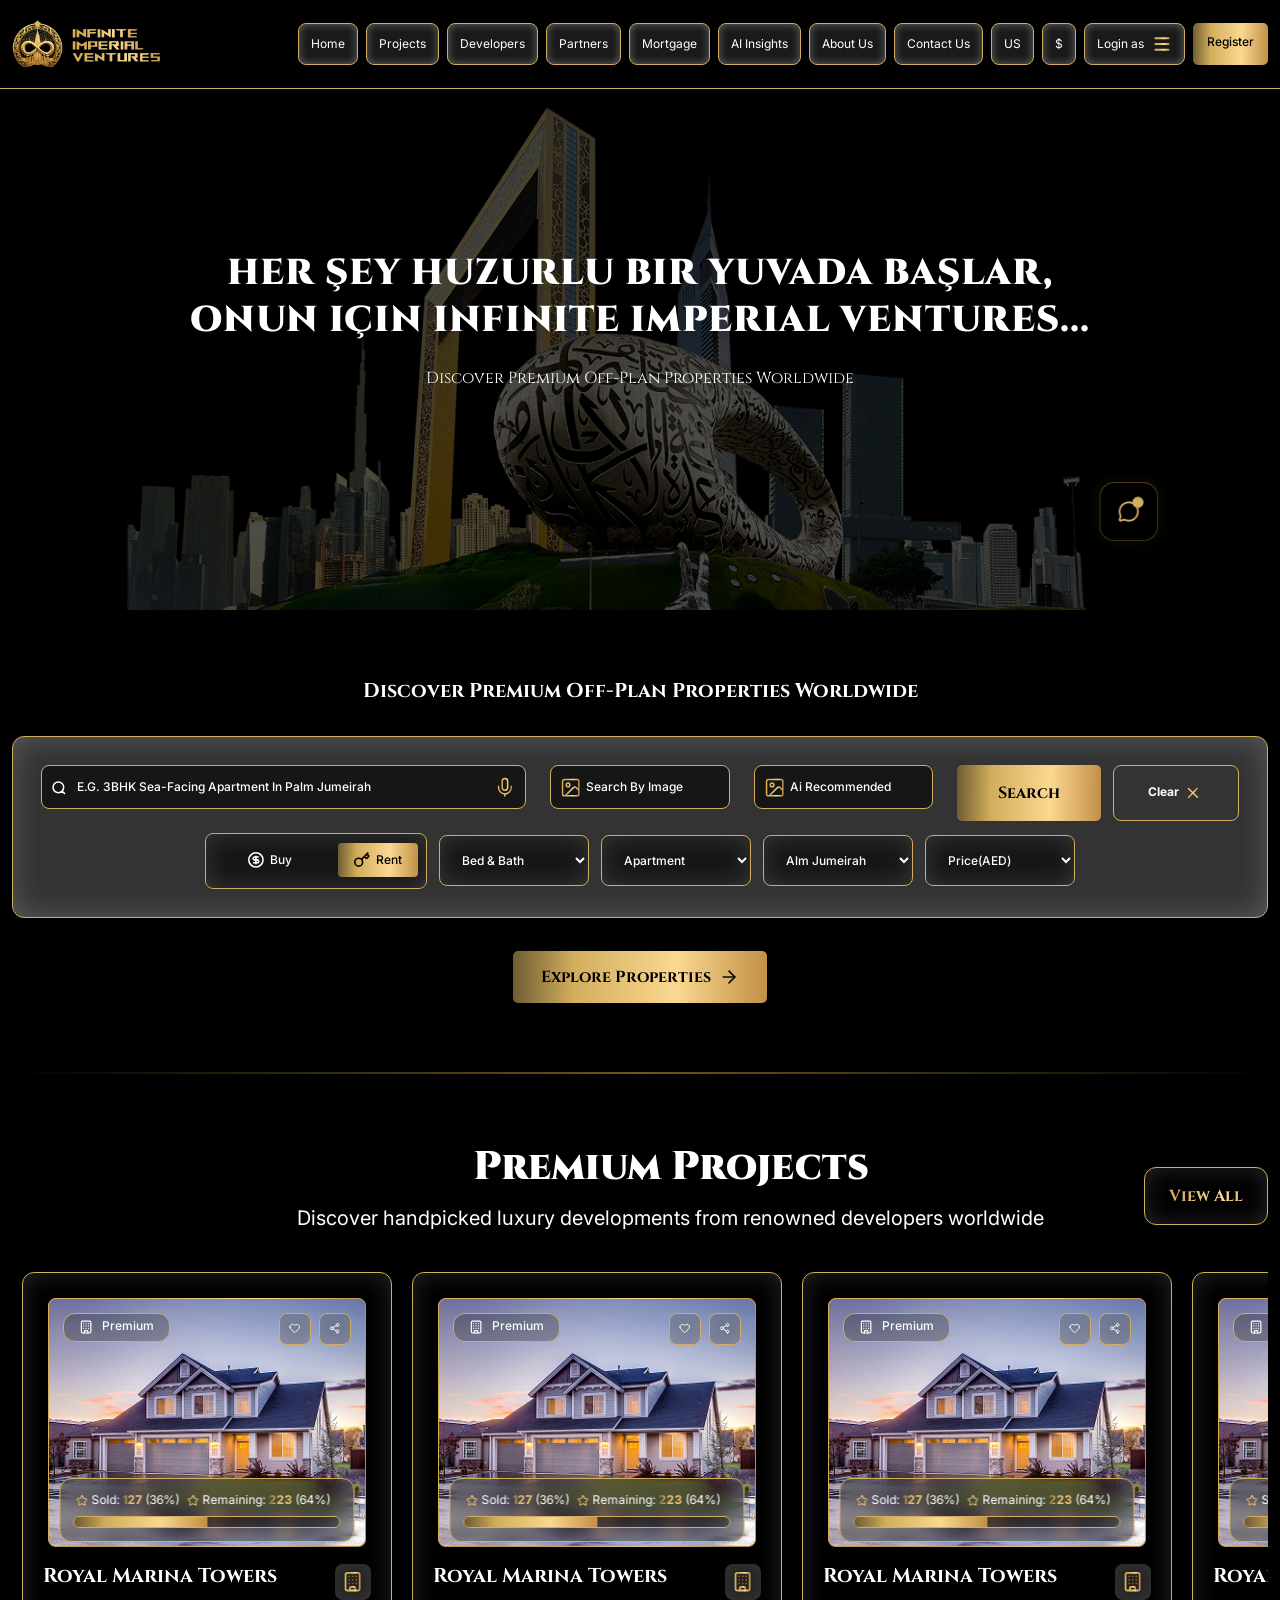
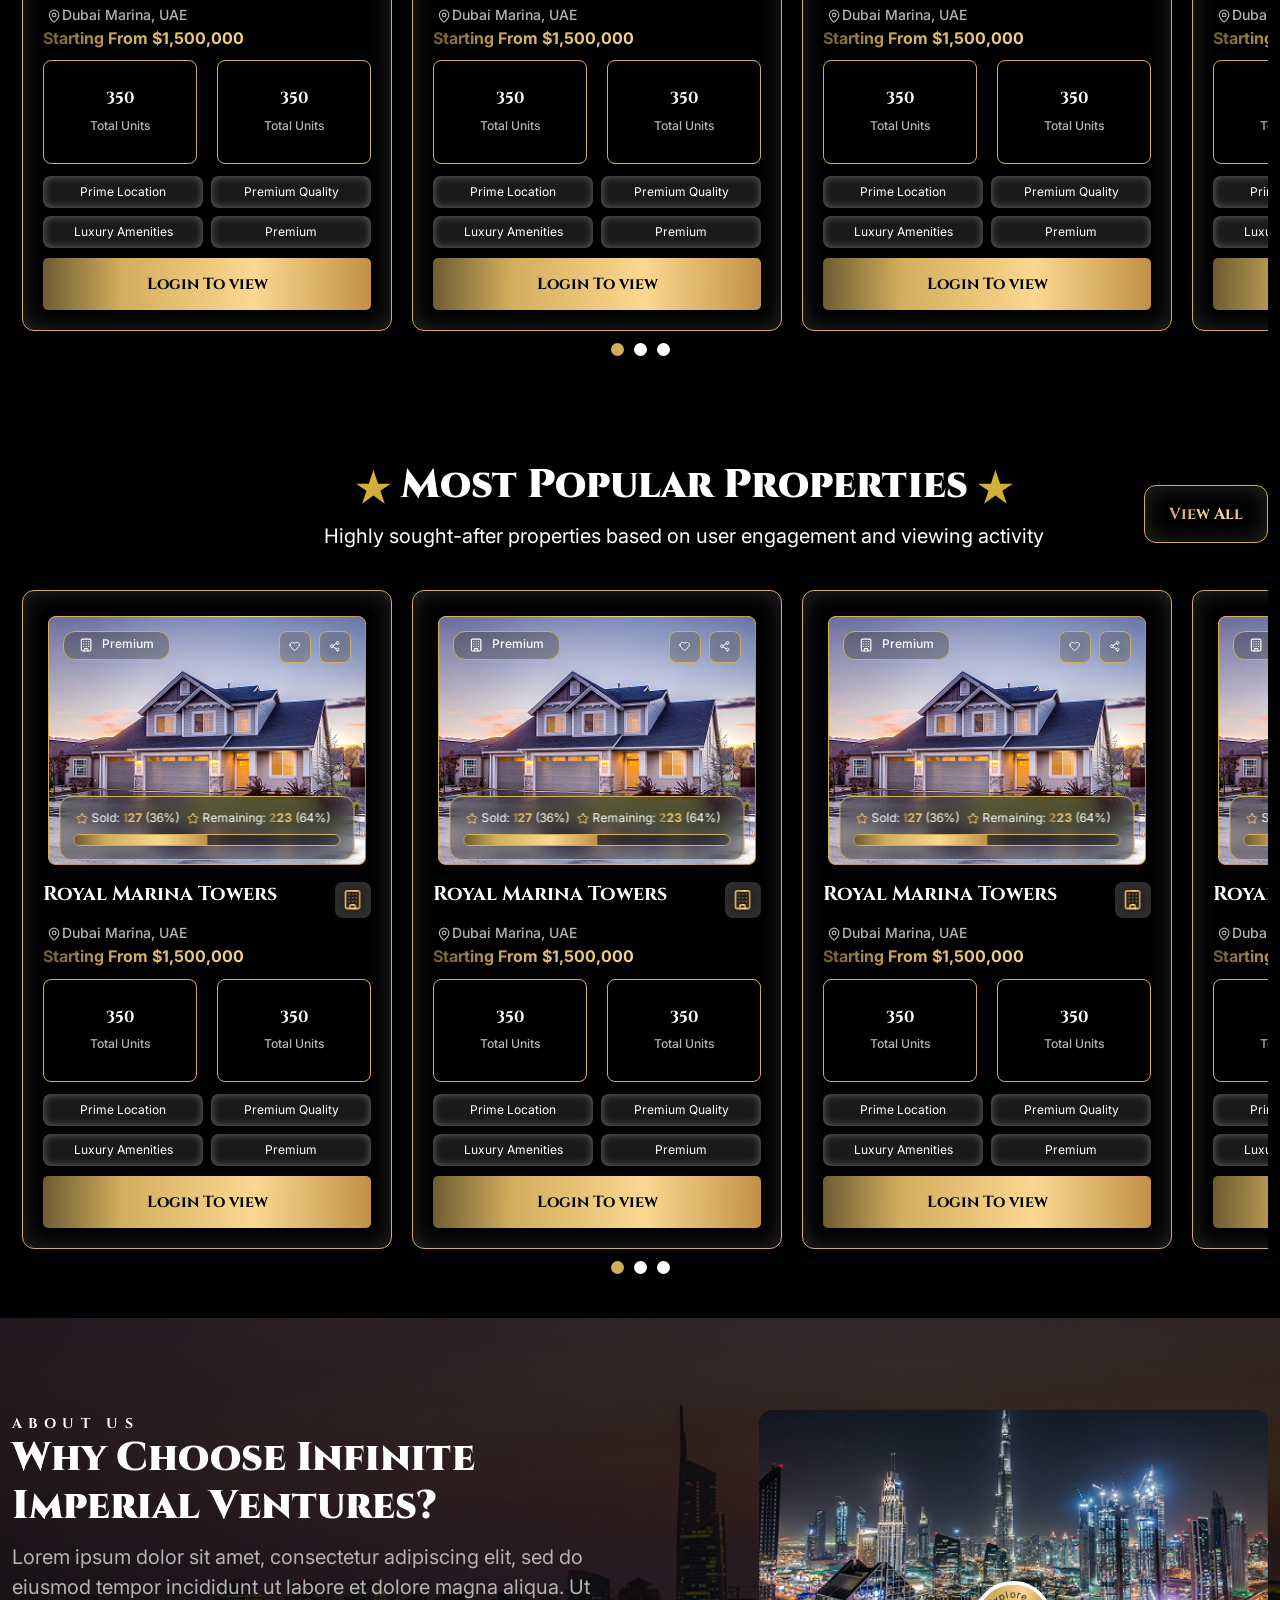
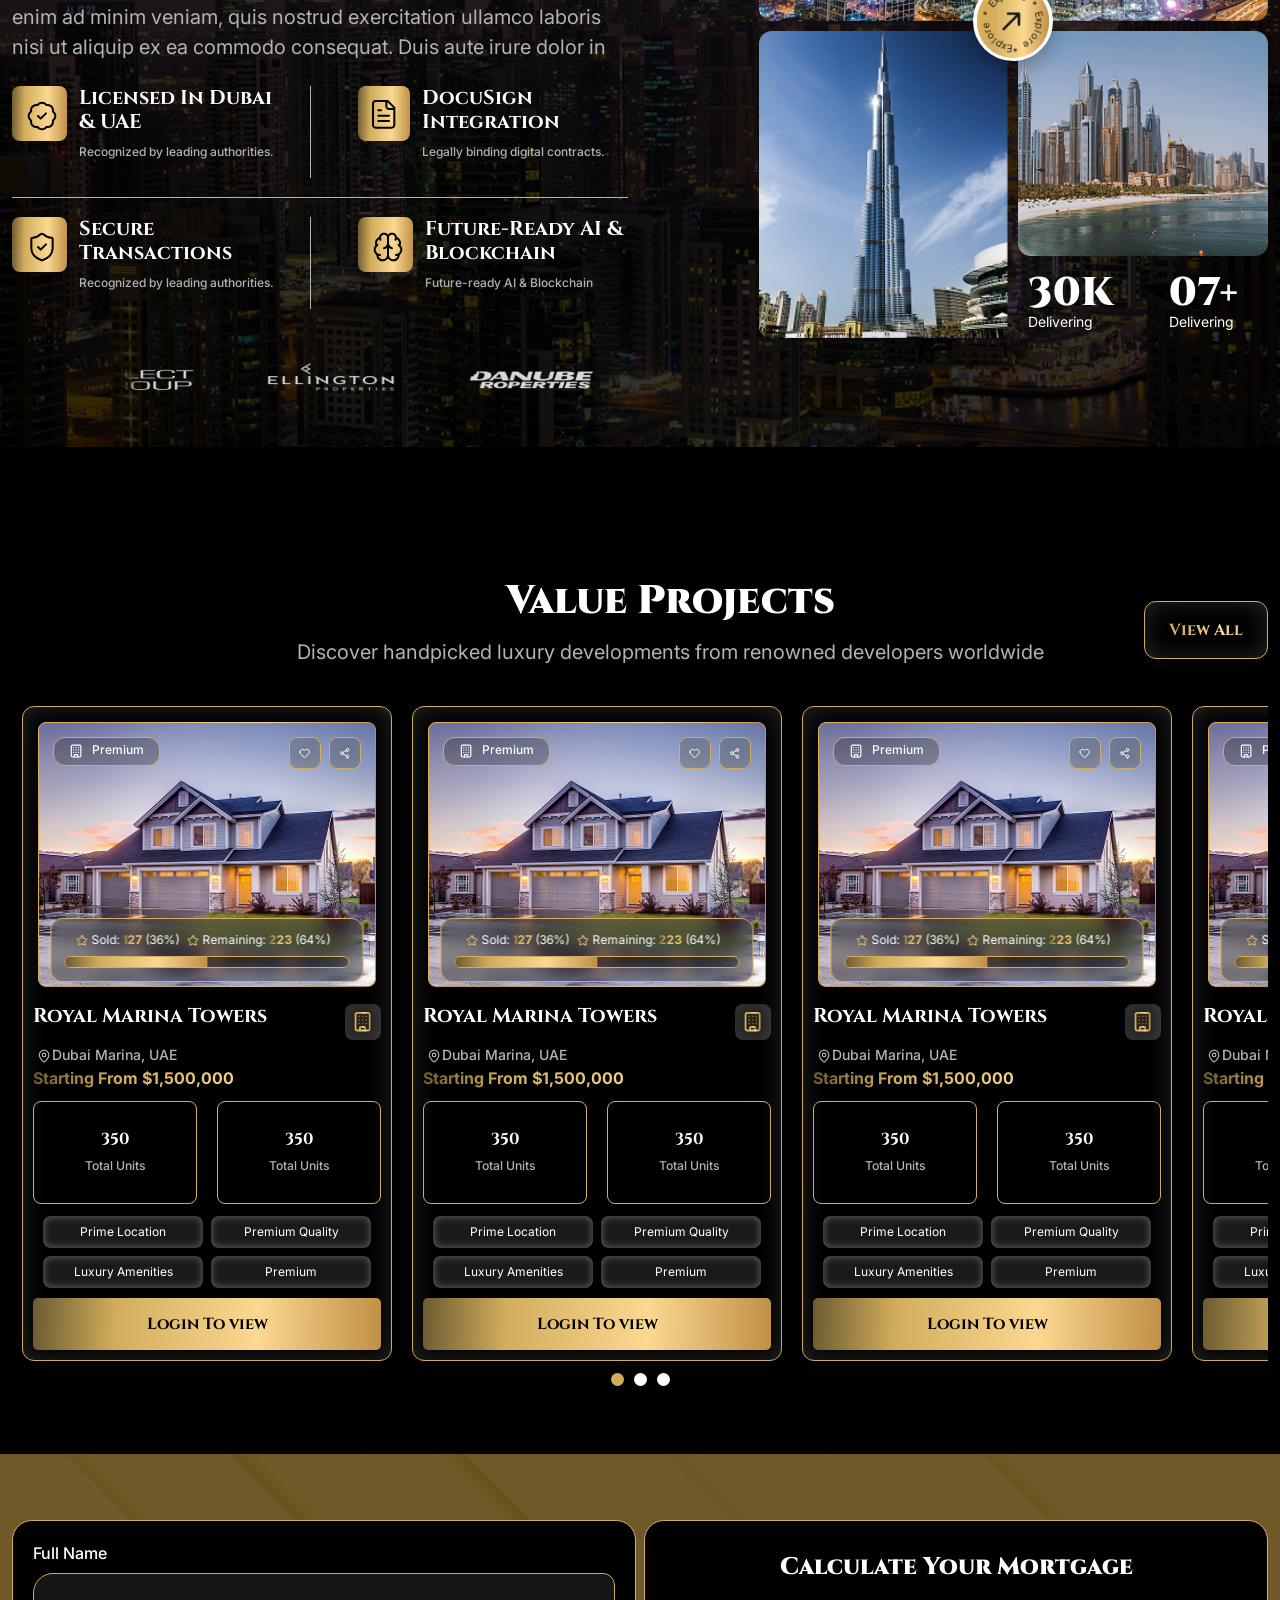
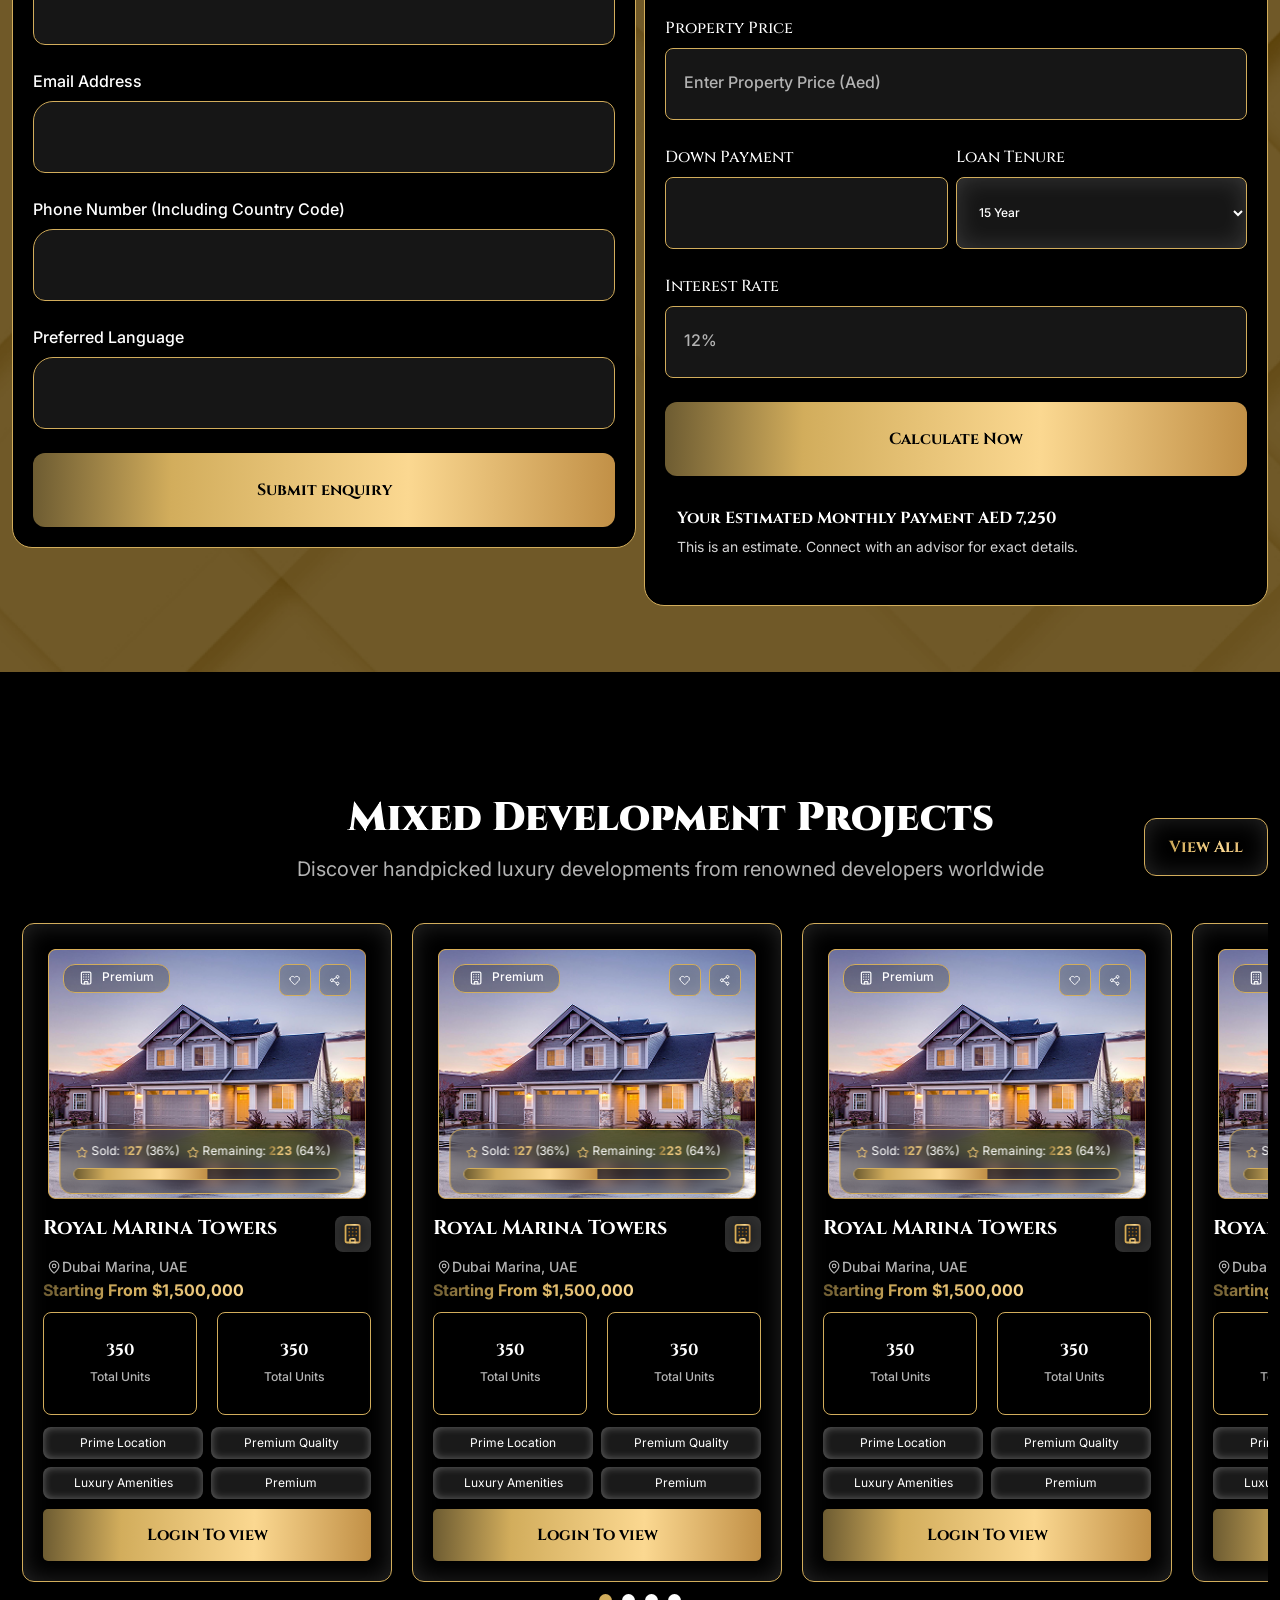
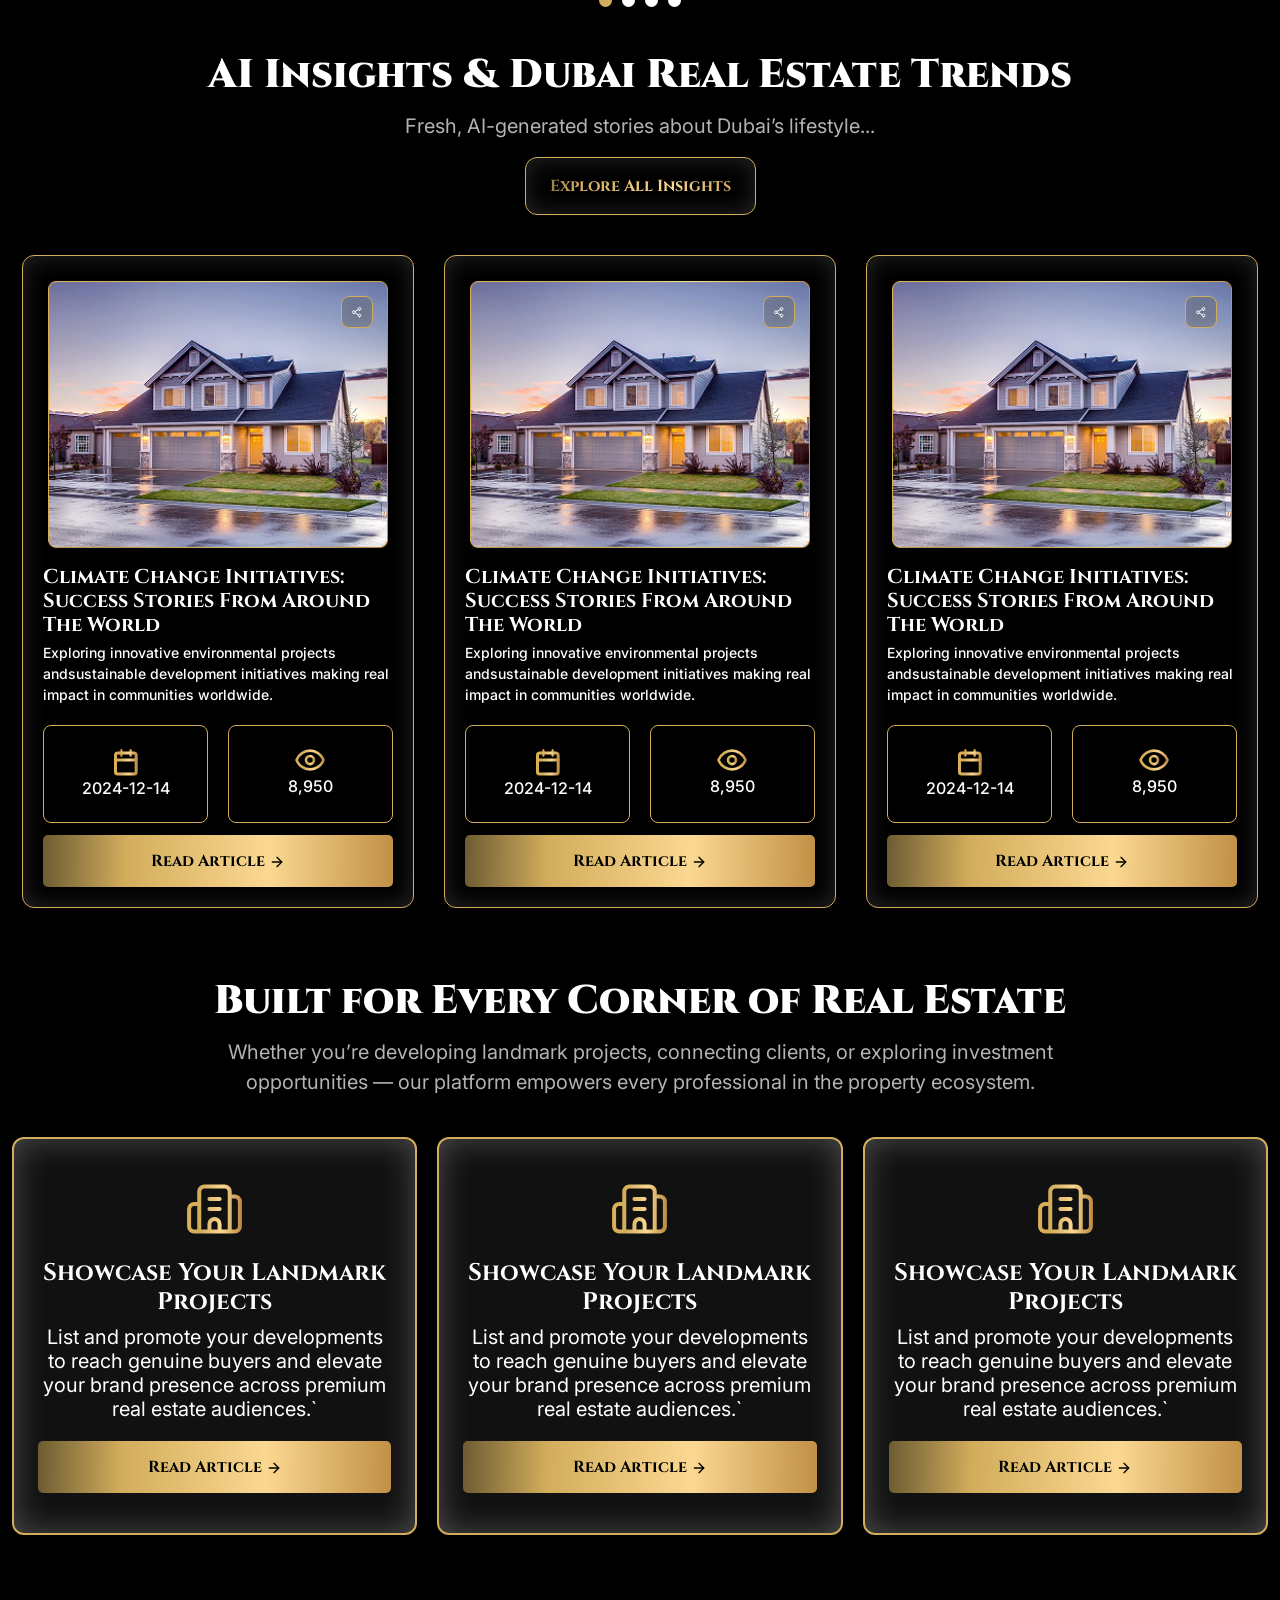
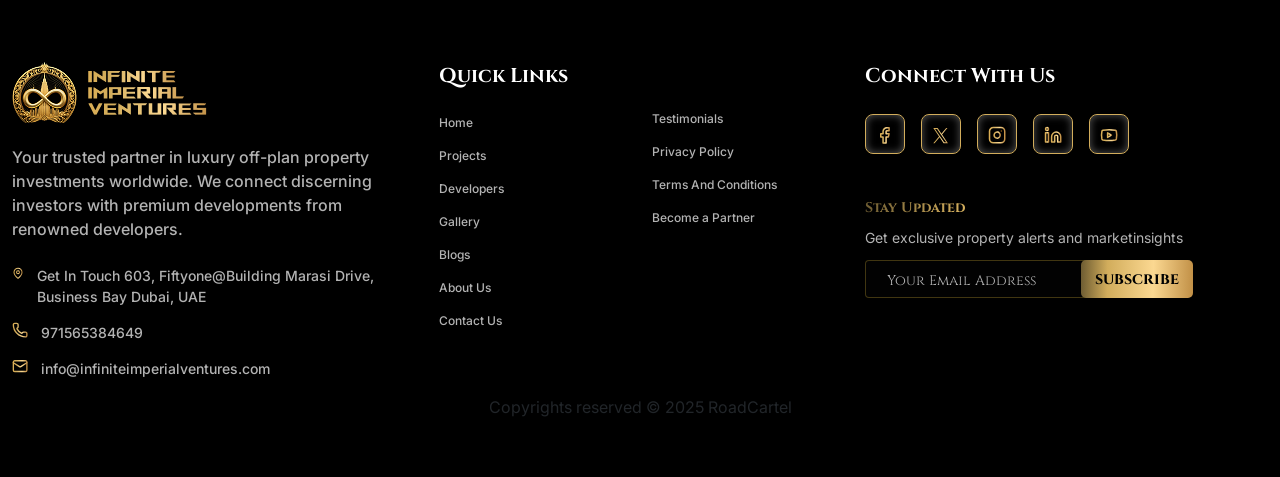
==== index.html @ 450d8d2c "Initial commit" ====
<!DOCTYPE html>

<html lang="en">

<head>
    <meta charset="utf-8" />

    <!-- Title Tag -->
    <title>Infinte Imperiel</title>

    <!-- Mobile Viewport Code -->
    <meta name="viewport" content="width=device-width, initial-scale=1, shrink-to-fit=no">
    <!-- Seach Engine Cache Prevent Code -->
    <meta name="robots" content="noindex, nofollow" />
    <meta name="format-detection" content="telephone=no">
    <!-- Attched Stylesheets -->
    <link rel="stylesheet" href="assets/stylesheets/theme.css" type="text/css" />

</head>

<body>

    <!-- \* Outer *\ -->
    <div id="outer">

        <!-- \* Header *\ -->
        <header class="header position-fixed start-0 end-0">
            <div class="container">
                <nav class="navbar navbar-expand-lg gap-2 justify-content-end justify-content-lg-between">
                    <div class="header__sitelogo me-auto">
                        <a href="index.html"> <img loading="lazy" src="assets/images/logo.png" alt=""> </a>
                    </div>
                    <div class="collapse navbar-collapse justify-content-lg-end" id="navbarNavDropdown">
                        <div class="header__sitelogo header__sitelogo--mobile d-lg-none">
                            <a href="index.html"><img loading="lazy" src="assets/images/logo.png" alt=""></a>
                        </div>
                        <ul class="navbar-nav">
                            <li class="nav-item">
                                <a class="nav-link" href="index.html">Home</a>
                            </li>
                            <li class="nav-item">
                                <a class="nav-link" href="#">Projects</a>
                            </li>
                            <li class="nav-item">
                                <a class="nav-link" href="developer.html">Developers</a>
                            </li>
                            <li class="nav-item">
                                <a class="nav-link" href="partner.html">Partners</a>
                            </li>
                            <li class="nav-item">
                                <a class="nav-link" href="#">Mortgage</a>
                            </li>
                            <li class="nav-item">
                                <a class="nav-link" href="#">AI Insights</a>
                            </li>
                            <li class="nav-item">
                                <a class="nav-link" href="about.html">About Us</a>
                            </li>
                            <li class="nav-item">
                                <a class="nav-link" href="contact.html">Contact Us</a>
                            </li>
                            <li class="nav-item">
                                <a class="nav-link" href="#">US</a>
                            </li>
                            <li class="nav-item">
                                <a class="nav-link" href="#">$</a>
                            </li>
                            <li class="nav-item dropdown">
                                <a class="nav-link dropdown-toggle d-flex gap-2" href="login.html" role="button"
                                    data-bs-toggle="dropdown">
                                    Login as
                                    <span><svg width="20" height="20" viewBox="0 0 20 20" fill="none"
                                            xmlns="http://www.w3.org/2000/svg">
                                            <path
                                                d="M3.3335 4.16675H16.6668M3.3335 10.0001H16.6668M3.3335 15.8334H16.6668"
                                                stroke="url(#paint0_linear_1532_5433)" stroke-width="2"
                                                stroke-linecap="round" stroke-linejoin="round" />
                                            <defs>
                                                <linearGradient id="paint0_linear_1532_5433" x1="-7.48283" y1="4.16676"
                                                    x2="19.8018" y2="4.70484" gradientUnits="userSpaceOnUse">
                                                    <stop stop-color="#855813" />
                                                    <stop offset="0.269231" stop-color="#E5B04E" />
                                                    <stop offset="0.514423" stop-color="#D2AD5C" />
                                                    <stop offset="0.716346" stop-color="#FBD891" />
                                                    <stop offset="1" stop-color="#9E6419" />
                                                </linearGradient>
                                            </defs>
                                        </svg></span>
                                </a>
                                <ul class="dropdown-menu">
                                    <li><a class="dropdown-item" href="#">Action</a></li>
                                    <li><a class="dropdown-item" href="#">Another action</a></li>
                                    <li><a class="dropdown-item" href="#">Something else here</a></li>
                                </ul>
                            </li>
                          <a href="register.html" class="btn btn-primary"> Register </a>  

                        </ul>

                    </div>

                    <button class="navbar-toggler" type="button" data-bs-toggle="collapse"
                        data-bs-target="#navbarNavDropdown" aria-controls="navbarNavDropdown" aria-expanded="false"
                        aria-label="Toggle navigation">
                        <span class="menu_icon">
                            <span class="icon-bar"></span>
                            <span class="icon-bar"></span>
                            <span class="icon-bar"></span>
                        </span>
                    </button>
                </nav>
            </div>
        </header>
        <!-- /* Header */ -->

        <!-- \* content Area *\ -->
        <main id="contentArea" role="main">
            <!-- \* Banner Section *\ -->
            <div class="banner" id="banner">
                <!-- <img src="assets/images/banner-img.png" alt="" class="banner__bannerImg"> -->
                <div class="container">
                    <div class="banner__wrapper">
                        <h1 class="banner__ttl "> Her şey huzurlu bir yuvada başlar, onun için Infinite Imperial
                            Ventures...</h1>
                        <p class="banner__desc">Discover Premium Off-Plan Properties Worldwide</p>
                    </div>
                </div>
            </div>
            <!-- /* Banner Section */ -->
            <div class="searchSec">
                <div class="container">
                    <div class="searchSec__wrapper">
                        <h2 class="searchSec__wrapper_ttl">Discover Premium Off-Plan Properties Worldwide</h2>
                        <div class="searchSec__wrapper_formWrap">
                            <form action="" class="row">
                                <div class="col-lg-5">
                                    <div class="searchSec__wrapper_formWrap_formGroup">
                                        <input type="text" placeholder="e.g. 3BHK sea-facing apartment in Palm Jumeirah"  class="form-control ">
                                        <span class="iconLeft"><svg width="16" height="16" viewBox="0 0 16 16" fill="none" xmlns="http://www.w3.org/2000/svg"><path d="M14.0234 14L11.1301 11.1067M12.6901 7.33333C12.6901 10.2789 10.3023 12.6667 7.35677 12.6667C4.41125 12.6667 2.02344 10.2789 2.02344 7.33333C2.02344 4.38781 4.41125 2 7.35677 2C10.3023 2 12.6901 4.38781 12.6901 7.33333Z" stroke="white" stroke-width="1.5" stroke-linejoin="round" /></svg></span>
                                        <span class="iconRyt"><svg width="22" height="22" viewBox="0 0 22 22" fill="none" xmlns="http://www.w3.org/2000/svg"><path d="M10.9073 17.2318V19.9527M10.9073 17.2318C12.5911 17.2318 14.2059 16.5629 15.3966 15.3723C16.5872 14.1817 17.2561 12.5669 17.2561 10.8831V9.06917M10.9073 17.2318C9.22354 17.2318 7.60871 16.5629 6.41809 15.3723C5.22748 14.1817 4.55859 12.5669 4.55859 10.8831V9.06917M10.9073 1.81348C12.41 1.81348 13.6282 3.03166 13.6282 4.53436V10.8831C13.6282 12.3858 12.41 13.604 10.9073 13.604C9.40462 13.604 8.18644 12.3858 8.18644 10.8831V4.53436C8.18644 3.03166 9.40462 1.81348 10.9073 1.81348Z" stroke="url(#paint0_linear_761_5596)" stroke-width="1.5" stroke-linejoin="round" /><defs><linearGradient id="paint0_linear_761_5596" x1="-5.7419" y1="1.8135" x2="20.2478" y2="2.12743" gradientUnits="userSpaceOnUse"><stop stop-color="#855813" /><stop offset="0.269231" stop-color="#E5B04E" /><stop offset="0.514423" stop-color="#D2AD5C" /><stop offset="0.716346" stop-color="#FBD891" /><stop offset="1" stop-color="#9E6419" /></linearGradient> </defs></svg></span>
                                    </div>
                                </div>

                                <div class="col-md-6 col-lg-2">
                                    <div class="searchSec__wrapper_formWrap_formGroup">
                                        <input type="text" placeholder="search by image" class="form-control ">
                                        <span class="iconLeft"><svg width="22" height="22" viewBox="0 0 22 22" fill="none" xmlns="http://www.w3.org/2000/svg"><path d="M18.8839 13.6868L16.085 10.8879C15.7449 10.5478 15.2836 10.3568 14.8026 10.3568C14.3216 10.3568 13.8603 10.5478 13.5201 10.8879L5.27948 19.1285M4.37252 2.80322H17.07C18.0718 2.80322 18.8839 3.61534 18.8839 4.61715V17.3146C18.8839 18.3164 18.0718 19.1285 17.07 19.1285H4.37252C3.37071 19.1285 2.55859 18.3164 2.55859 17.3146V4.61715C2.55859 3.61534 3.37071 2.80322 4.37252 2.80322ZM9.81429 8.24499C9.81429 9.24679 9.00217 10.0589 8.00036 10.0589C6.99856 10.0589 6.18644 9.24679 6.18644 8.24499C6.18644 7.24319 6.99856 6.43107 8.00036 6.43107C9.00217 6.43107 9.81429 7.24319 9.81429 8.24499Z" stroke="url(#paint0_linear_761_5600)" stroke-width="1.5" stroke-linejoin="round" /><defs><linearGradient id="paint0_linear_761_5600" x1="-10.6849" y1="2.80324" x2="22.7254" y2="3.37976" gradientUnits="userSpaceOnUse"><stop stop-color="#855813" /><stop offset="0.269231" stop-color="#E5B04E" /><stop offset="0.514423" stop-color="#D2AD5C" /><stop offset="0.716346" stop-color="#FBD891" /><stop offset="1" stop-color="#9E6419" /></linearGradient></defs></svg></span>
                                    </div>
                                </div>
                                <div class="col-md-6 col-lg-2">
                                    <div class="searchSec__wrapper_formWrap_formGroup">
                                        <input type="text" placeholder="Ai Recommended " class="form-control ">
                                        <span class="iconLeft"><svg width="22" height="22" viewBox="0 0 22 22"
                                                fill="none" xmlns="http://www.w3.org/2000/svg">
                                                <path
                                                    d="M18.8839 13.6868L16.085 10.8879C15.7449 10.5478 15.2836 10.3568 14.8026 10.3568C14.3216 10.3568 13.8603 10.5478 13.5201 10.8879L5.27948 19.1285M4.37252 2.80322H17.07C18.0718 2.80322 18.8839 3.61534 18.8839 4.61715V17.3146C18.8839 18.3164 18.0718 19.1285 17.07 19.1285H4.37252C3.37071 19.1285 2.55859 18.3164 2.55859 17.3146V4.61715C2.55859 3.61534 3.37071 2.80322 4.37252 2.80322ZM9.81429 8.24499C9.81429 9.24679 9.00217 10.0589 8.00036 10.0589C6.99856 10.0589 6.18644 9.24679 6.18644 8.24499C6.18644 7.24319 6.99856 6.43107 8.00036 6.43107C9.00217 6.43107 9.81429 7.24319 9.81429 8.24499Z"
                                                    stroke="url(#paint0_linear_761_5600)" stroke-width="1.5"
                                                    stroke-linejoin="round" />
                                                <defs>
                                                    <linearGradient id="paint0_linear_761_5600" x1="-10.6849"
                                                        y1="2.80324" x2="22.7254" y2="3.37976"
                                                        gradientUnits="userSpaceOnUse">
                                                        <stop stop-color="#855813" />
                                                        <stop offset="0.269231" stop-color="#E5B04E" />
                                                        <stop offset="0.514423" stop-color="#D2AD5C" />
                                                        <stop offset="0.716346" stop-color="#FBD891" />
                                                        <stop offset="1" stop-color="#9E6419" />
                                                    </linearGradient>
                                                </defs>
                                            </svg></span>
                                    </div>
                                </div>
                                <div class="col-lg-3">
                                    <div class="searchSec__wrapper_formWrap_btnGrp">
                                        <button class="btn btn-primary">Search</button>
                                        <button class="btn closeBtn">Clear <svg width="22" height="22" viewBox="0 0 22 22" fill="none" xmlns="http://www.w3.org/2000/svg"><path d="M6.47168 15.4256L15.3434 6.34161M6.36553 6.44775L15.4495 15.3194" stroke="url(#paint0_linear_764_7245)" stroke-width="1.5" stroke-linecap="round" stroke-linejoin="round" /><defs><linearGradient id="paint0_linear_764_7245" x1="-5.26723" y1="18.3589" x2="13.2098" y2="0.0815264" gradientUnits="userSpaceOnUse"> <stop stop-color="#855813" /> <stop offset="0.269231" stop-color="#E5B04E" /> <stop offset="0.514423" stop-color="#D2AD5C" /> <stop offset="0.716346" stop-color="#FBD891" /> <stop offset="1" stop-color="#9E6419" /></linearGradient></defs></svg></button>
                                    </div>
                                </div>
                            </form>

                            <div class="searchSec__wrapper_formWrap_filterBtn">
                                <div class="radio-box">
                                   <div class="form-check">
                                       <input class="form-check-input radio-trigger" type="radio" name="choose" id="buy">
                                       <label class="form-check-label radio-label" for="buy">
                                           <span class="buyIcon"></span>
                                           Buy
                                       </label>
                                   </div>
                               
                                   <div class="form-check">
                                       <input class="form-check-input radio-trigger" type="radio" name="choose" id="rent" checked>
                                       <label class="form-check-label radio-label" for="rent">
                                           <span class="rentIcon"></span>
                                           Rent
                                       </label>
                                   </div>
                               </div>
                                <select name="" id="" class="custom-select ">
                                    <option value="">Bed & Bath</option>
                                </select>
                                <select name="" id="" class="custom-select ">
                                    <option value="">Apartment</option>
                                </select>
                                <select name="" id="" class="custom-select ">
                                    <option value="">Alm Jumeirah </option>
                                </select>
                                <select name="" id="" class="custom-select ">
                                    <option value="">Price(AED)</option>
                                </select>
                            </div>


                        </div>
                        <div class="searchSec__wrapper_formWrap_btnwrapper"><button
                                class="btn btn-primary d-flex gap-2 align-items-center">Explore Properties <svg
                                    width="20" height="20" viewBox="0 0 20 20" fill="none"
                                    xmlns="http://www.w3.org/2000/svg">
                                    <path d="M4.19141 10H15.8581" stroke="#0B0B0B" stroke-width="1.66667"
                                        stroke-linecap="round" stroke-linejoin="round" />
                                    <path d="M10.0234 4.1665L15.8568 9.99984L10.0234 15.8332" stroke="#0B0B0B"
                                        stroke-width="1.66667" stroke-linecap="round" stroke-linejoin="round" />
                                </svg> </button></div>

                    </div>


                </div>
            </div>

            <div class="prjSec">
                <div class="container">
                    <div class="prjSec__wrapper">
                        <div class="prjSec__wrapper_head">
                            <div>
                                <h2 class="heading">Premium Projects</h2>
                                <p class="desc">Discover handpicked luxury developments from renowned developers
                                    worldwide </p>
                            </div>

                            <div class="prjSec__wrapper_head_viewBtn">
                                <button class="btn btn-primary--outline">View All</button>
                            </div>

                        </div>
                        <div id="prjSlider" class="prjSec__wrapper_prjSlider">

                            <div class="prjSec__wrapper_prjSlider_premiumCard">
                                <div class="prjSec__wrapper_prjSlider_premiumCard_imgWrap">
                                    <img src="assets/images/prj-img.png" alt="" class="cardImg">
                                    <span class="badge"><svg width="15" height="15" viewBox="0 0 15 15" fill="none" xmlns="http://www.w3.org/2000/svg"><path d="M7.10645 5.92188H7.11228" stroke="white" stroke-width="1.18445" stroke-linecap="round" stroke-linejoin="round" /><path d="M7.10645 8.2915H7.11228" stroke="white" stroke-width="1.18445" stroke-linecap="round" stroke-linejoin="round" /><path d="M7.10645 3.55371H7.11228" stroke="white" stroke-width="1.18445" stroke-linecap="round" stroke-linejoin="round" /><path d="M9.4751 5.92188H9.48093" stroke="white" stroke-width="1.18445" stroke-linecap="round" stroke-linejoin="round" /><path d="M9.4751 8.2915H9.48093" stroke="white" stroke-width="1.18445" stroke-linecap="round" stroke-linejoin="round" /><path d="M9.4751 3.55371H9.48093" stroke="white" stroke-width="1.18445" stroke-linecap="round" stroke-linejoin="round" /><path d="M4.73779 5.92188H4.74363" stroke="white" stroke-width="1.18445" stroke-linecap="round" stroke-linejoin="round" /><path d="M4.73779 8.2915H4.74363" stroke="white" stroke-width="1.18445" stroke-linecap="round" stroke-linejoin="round" /><path d="M4.73779 3.55371H4.74363" stroke="white" stroke-width="1.18445" stroke-linecap="round" stroke-linejoin="round" /><path d="M5.32959 13.0291V11.2524C5.32959 11.0953 5.39199 10.9447 5.50305 10.8336C5.61411 10.7226 5.76475 10.6602 5.92182 10.6602H8.29072C8.44779 10.6602 8.59843 10.7226 8.70949 10.8336C8.82056 10.9447 8.88295 11.0953 8.88295 11.2524V13.0291" stroke="white" stroke-width="1.18445" stroke-linecap="round" stroke-linejoin="round" /><path d="M10.6593 1.18506H3.55262C2.89846 1.18506 2.36816 1.71536 2.36816 2.36951V11.8451C2.36816 12.4993 2.89846 13.0296 3.55262 13.0296H10.6593C11.3135 13.0296 11.8438 12.4993 11.8438 11.8451V2.36951C11.8438 1.71536 11.3135 1.18506 10.6593 1.18506Z" stroke="white" stroke-width="1.18445" stroke-linecap="round" stroke-linejoin="round" /></svg>Premium</span>
                                    <div class="prjSec__wrapper_prjSlider_premiumCard_imgWrap_rightIcons">
                                        <button class="btn btn-primary--outline"><svg width="15" height="15" viewBox="0 0 15 15" fill="none" xmlns="http://www.w3.org/2000/svg"><path d="M1.18506 5.62668C1.18507 4.96765 1.38499 4.32412 1.75841 3.7811C2.13184 3.23808 2.66119 2.8211 3.27657 2.58524C3.89195 2.34938 4.5644 2.30573 5.2051 2.46007C5.8458 2.6144 6.42462 2.95945 6.86511 3.44965C6.89613 3.48282 6.93364 3.50927 6.9753 3.52735C7.01697 3.54543 7.06191 3.55476 7.10733 3.55476C7.15275 3.55476 7.19768 3.54543 7.23935 3.52735C7.28101 3.50927 7.31852 3.48282 7.34955 3.44965C7.78865 2.95627 8.3676 2.60831 9.00934 2.45211C9.65109 2.2959 10.3252 2.33884 10.9419 2.57522C11.5587 2.8116 12.0888 3.2302 12.4617 3.77532C12.8347 4.32043 13.0327 4.9662 13.0296 5.62668C13.0296 6.98288 12.1413 7.99558 11.2529 8.88392L8.0004 12.0304C7.89005 12.1572 7.754 12.259 7.60127 12.3291C7.44855 12.3992 7.28265 12.436 7.1146 12.4371C6.94656 12.4381 6.78021 12.4034 6.62661 12.3353C6.47301 12.2671 6.33567 12.167 6.22372 12.0417L2.96174 8.88392C2.0734 7.99558 1.18506 6.9888 1.18506 5.62668Z" stroke="white" stroke-width="1.18445" stroke-linecap="round" stroke-linejoin="round" /></svg></button>
                                        <button class="btn btn-primary--outline"><svg width="15" height="15" viewBox="0 0 15 15" fill="none" xmlns="http://www.w3.org/2000/svg"><path d="M10.6605 4.73842C11.6417 4.73842 12.4372 3.94297 12.4372 2.96174C12.4372 1.98051 11.6417 1.18506 10.6605 1.18506C9.67924 1.18506 8.88379 1.98051 8.88379 2.96174C8.88379 3.94297 9.67924 4.73842 10.6605 4.73842Z" stroke="white" stroke-width="1.18445" stroke-linecap="round" stroke-linejoin="round" /><path d="M3.55354 8.88344C4.53477 8.88344 5.33022 8.08799 5.33022 7.10676C5.33022 6.12552 4.53477 5.33008 3.55354 5.33008C2.5723 5.33008 1.77686 6.12552 1.77686 7.10676C1.77686 8.08799 2.5723 8.88344 3.55354 8.88344Z" stroke="white" stroke-width="1.18445" stroke-linecap="round" stroke-linejoin="round" /><path d="M10.6605 13.0289C11.6417 13.0289 12.4372 12.2335 12.4372 11.2523C12.4372 10.271 11.6417 9.47559 10.6605 9.47559C9.67924 9.47559 8.88379 10.271 8.88379 11.2523C8.88379 12.2335 9.67924 13.0289 10.6605 13.0289Z" stroke="white" stroke-width="1.18445" stroke-linecap="round" stroke-linejoin="round" /><path d="M5.0874 8.00098L9.13231 10.358" stroke="white" stroke-width="1.18445" stroke-linecap="round" stroke-linejoin="round" /><path d="M9.12639 3.85596L5.0874 6.21302" stroke="white" stroke-width="1.18445" stroke-linecap="round" stroke-linejoin="round" /></svg></button>
                                    </div>
                                    <div class="prjSec__wrapper_prjSlider_premiumCard_imgWrap_statsBar">
                                        <div class="prjSec__wrapper_prjSlider_premiumCard_imgWrap_statsBar_info">
                                            <span class="d-block"><svg width="12" height="11" viewBox="0 0 12 11" fill="none" xmlns="http://www.w3.org/2000/svg"><path d="M5.34383 0.657507C5.36608 0.612563 5.40045 0.57473 5.44305 0.54828C5.48566 0.521829 5.53481 0.507813 5.58496 0.507812C5.6351 0.507812 5.68425 0.521829 5.72686 0.54828C5.76947 0.57473 5.80383 0.612563 5.82608 0.657507L6.99869 3.03268C7.07593 3.18901 7.18996 3.32426 7.33099 3.42682C7.47201 3.52938 7.63582 3.59619 7.80834 3.62152L10.4307 4.00528C10.4804 4.01248 10.5271 4.03344 10.5655 4.06579C10.6039 4.09814 10.6325 4.14059 10.648 4.18833C10.6635 4.23608 10.6654 4.28722 10.6534 4.33596C10.6413 4.38471 10.6159 4.42912 10.58 4.46417L8.68349 6.3109C8.55842 6.43279 8.46484 6.58323 8.41081 6.7493C8.35678 6.91537 8.34392 7.09208 8.37333 7.26422L8.82105 9.8734C8.82982 9.92307 8.82446 9.9742 8.80557 10.021C8.78668 10.0677 8.75503 10.1082 8.71422 10.1379C8.67341 10.1675 8.6251 10.1851 8.57479 10.1886C8.52447 10.1921 8.47419 10.1814 8.42967 10.1577L6.08547 8.92516C5.93101 8.84406 5.75916 8.80168 5.5847 8.80168C5.41024 8.80168 5.23839 8.84406 5.08393 8.92516L2.74024 10.1577C2.69573 10.1812 2.64551 10.1918 2.59529 10.1883C2.54506 10.1847 2.49684 10.1671 2.45612 10.1375C2.41539 10.1079 2.3838 10.0674 2.36493 10.0207C2.34606 9.97404 2.34067 9.923 2.34937 9.8734L2.79658 7.26473C2.82612 7.09251 2.81333 6.91569 2.75929 6.74951C2.70526 6.58334 2.61161 6.43281 2.48643 6.3109L0.589946 4.46468C0.553698 4.42967 0.528012 4.38518 0.515814 4.33629C0.503615 4.28739 0.505395 4.23606 0.520949 4.18812C0.536504 4.14019 0.565208 4.09759 0.603792 4.06517C0.642376 4.03276 0.689289 4.01183 0.739187 4.00477L3.36106 3.62152C3.53378 3.59639 3.69781 3.52967 3.83903 3.42709C3.98025 3.32452 4.09442 3.18916 4.17173 3.03268L5.34383 0.657507Z" stroke="url(#paint0_linear_1532_9237)" stroke-width="1.01525" stroke-linecap="round" stroke-linejoin="round" /> <defs><linearGradient id="paint0_linear_1532_9237" x1="-7.72885" y1="0.507823" x2="13.0498" y2="0.883854" gradientUnits="userSpaceOnUse"> <stop stop-color="#855813" /> <stop offset="0.269231" stop-color="#E5B04E" /> <stop offset="0.514423" stop-color="#D2AD5C" /> <stop offset="0.716346" stop-color="#FBD891" /> <stop offset="1" stop-color="#9E6419" /></linearGradient> </defs></svg>
                                                Sold: <strong>127 </strong> (36%)</span>
                                            <span class="d-block"><svg width="12" height="11" viewBox="0 0 12 11" fill="none" xmlns="http://www.w3.org/2000/svg"><path d="M5.34383 0.657507C5.36608 0.612563 5.40045 0.57473 5.44305 0.54828C5.48566 0.521829 5.53481 0.507813 5.58496 0.507812C5.6351 0.507812 5.68425 0.521829 5.72686 0.54828C5.76947 0.57473 5.80383 0.612563 5.82608 0.657507L6.99869 3.03268C7.07593 3.18901 7.18996 3.32426 7.33099 3.42682C7.47201 3.52938 7.63582 3.59619 7.80834 3.62152L10.4307 4.00528C10.4804 4.01248 10.5271 4.03344 10.5655 4.06579C10.6039 4.09814 10.6325 4.14059 10.648 4.18833C10.6635 4.23608 10.6654 4.28722 10.6534 4.33596C10.6413 4.38471 10.6159 4.42912 10.58 4.46417L8.68349 6.3109C8.55842 6.43279 8.46484 6.58323 8.41081 6.7493C8.35678 6.91537 8.34392 7.09208 8.37333 7.26422L8.82105 9.8734C8.82982 9.92307 8.82446 9.9742 8.80557 10.021C8.78668 10.0677 8.75503 10.1082 8.71422 10.1379C8.67341 10.1675 8.6251 10.1851 8.57479 10.1886C8.52447 10.1921 8.47419 10.1814 8.42967 10.1577L6.08547 8.92516C5.93101 8.84406 5.75916 8.80168 5.5847 8.80168C5.41024 8.80168 5.23839 8.84406 5.08393 8.92516L2.74024 10.1577C2.69573 10.1812 2.64551 10.1918 2.59529 10.1883C2.54506 10.1847 2.49684 10.1671 2.45612 10.1375C2.41539 10.1079 2.3838 10.0674 2.36493 10.0207C2.34606 9.97404 2.34067 9.923 2.34937 9.8734L2.79658 7.26473C2.82612 7.09251 2.81333 6.91569 2.75929 6.74951C2.70526 6.58334 2.61161 6.43281 2.48643 6.3109L0.589946 4.46468C0.553698 4.42967 0.528012 4.38518 0.515814 4.33629C0.503615 4.28739 0.505395 4.23606 0.520949 4.18812C0.536504 4.14019 0.565208 4.09759 0.603792 4.06517C0.642376 4.03276 0.689289 4.01183 0.739187 4.00477L3.36106 3.62152C3.53378 3.59639 3.69781 3.52967 3.83903 3.42709C3.98025 3.32452 4.09442 3.18916 4.17173 3.03268L5.34383 0.657507Z" stroke="url(#paint0_linear_1532_9237)" stroke-width="1.01525" stroke-linecap="round" stroke-linejoin="round" /><defs><linearGradient id="paint0_linear_1532_9237" x1="-7.72885" y1="0.507823" x2="13.0498" y2="0.883854" gradientUnits="userSpaceOnUse"> <stop stop-color="#855813" /> <stop offset="0.269231" stop-color="#E5B04E" /> <stop offset="0.514423" stop-color="#D2AD5C" /> <stop offset="0.716346" stop-color="#FBD891" /> <stop offset="1" stop-color="#9E6419" /></linearGradient></defs></svg>
                                                Remaining: <strong>223 </strong>(64%)</span>
                                            <span class="d-block"></span>
                                        </div>

                                        <div class="prjSec__wrapper_prjSlider_premiumCard_imgWrap_statsBar_bar">
                                            <span class="line"></span>
                                        </div>

                                    </div>
                                </div>
                                <div class="prjSec__wrapper_prjSlider_premiumCard_cardBody">
                                    <div class="prjSec__wrapper_prjSlider_premiumCard_cardBody_top">
                                        <h3 class="ttl">Royal Marina Towers</h3>
                                        <button class="btn btn-primary--outline"><svg width="22" height="22" viewBox="0 0 22 22" fill="none" xmlns="http://www.w3.org/2000/svg"> <path d="M10.6353 8.86279H10.644" stroke="url(#paint0_linear_1572_9745)" stroke-width="1.77262" stroke-linecap="round" stroke-linejoin="round" /> <path d="M10.6353 12.4082H10.644" stroke="url(#paint1_linear_1572_9745)" stroke-width="1.77262" stroke-linecap="round" stroke-linejoin="round" /> <path d="M10.6353 5.31787H10.644" stroke="url(#paint2_linear_1572_9745)" stroke-width="1.77262" stroke-linecap="round" stroke-linejoin="round" /> <path d="M14.1807 8.86279H14.1894" stroke="url(#paint3_linear_1572_9745)" stroke-width="1.77262" stroke-linecap="round" stroke-linejoin="round" /> <path d="M14.1807 12.4082H14.1894" stroke="url(#paint4_linear_1572_9745)" stroke-width="1.77262" stroke-linecap="round" stroke-linejoin="round" /> <path d="M14.1807 5.31787H14.1894" stroke="url(#paint5_linear_1572_9745)" stroke-width="1.77262" stroke-linecap="round" stroke-linejoin="round" /> <path d="M7.08984 8.86279H7.09857" stroke="url(#paint6_linear_1572_9745)" stroke-width="1.77262" stroke-linecap="round" stroke-linejoin="round" /> <path d="M7.08984 12.4082H7.09857" stroke="url(#paint7_linear_1572_9745)" stroke-width="1.77262" stroke-linecap="round" stroke-linejoin="round" /> <path d="M7.08984 5.31787H7.09857" stroke="url(#paint8_linear_1572_9745)" stroke-width="1.77262" stroke-linecap="round" stroke-linejoin="round" /> <path d="M7.97607 19.4984V16.8394C7.97607 16.6044 8.06945 16.3789 8.23567 16.2127C8.40188 16.0465 8.62732 15.9531 8.86238 15.9531H12.4076C12.6427 15.9531 12.8681 16.0465 13.0343 16.2127C13.2006 16.3789 13.2939 16.6044 13.2939 16.8394V19.4984" stroke="url(#paint9_linear_1572_9745)" stroke-width="1.77262" stroke-linecap="round" stroke-linejoin="round" /> <path d="M15.9533 1.77246H5.31754C4.33855 1.77246 3.54492 2.56609 3.54492 3.54508V17.726C3.54492 18.705 4.33855 19.4987 5.31754 19.4987H15.9533C16.9323 19.4987 17.7259 18.705 17.7259 17.726V3.54508C17.7259 2.56609 16.9323 1.77246 15.9533 1.77246Z" stroke="url(#paint10_linear_1572_9745)" stroke-width="1.77262" stroke-linecap="round" stroke-linejoin="round" /> <defs><linearGradient id="paint0_linear_1572_9745" x1="10.6282" y1="8.86279" x2="10.646" y2="8.8628" gradientUnits="userSpaceOnUse"><stop stop-color="#855813" /><stop offset="0.269231" stop-color="#E5B04E" /><stop offset="0.514423" stop-color="#D2AD5C" /><stop offset="0.716346" stop-color="#FBD891" /><stop offset="1" stop-color="#9E6419" /></linearGradient><linearGradient id="paint1_linear_1572_9745" x1="10.6282" y1="12.4082" x2="10.646" y2="12.4082" gradientUnits="userSpaceOnUse"> <stop stop-color="#855813" /> <stop offset="0.269231" stop-color="#E5B04E" /> <stop offset="0.514423" stop-color="#D2AD5C" /> <stop offset="0.716346" stop-color="#FBD891" /> <stop offset="1" stop-color="#9E6419" /></linearGradient><linearGradient id="paint2_linear_1572_9745" x1="10.6282" y1="5.31787" x2="10.646" y2="5.31787" gradientUnits="userSpaceOnUse"> <stop stop-color="#855813" /> <stop offset="0.269231" stop-color="#E5B04E" /> <stop offset="0.514423" stop-color="#D2AD5C" /> <stop offset="0.716346" stop-color="#FBD891" /> <stop offset="1" stop-color="#9E6419" /></linearGradient><linearGradient id="paint3_linear_1572_9745" x1="14.1736" y1="8.86279" x2="14.1915" y2="8.8628" gradientUnits="userSpaceOnUse"> <stop stop-color="#855813" /> <stop offset="0.269231" stop-color="#E5B04E" /> <stop offset="0.514423" stop-color="#D2AD5C" /> <stop offset="0.716346" stop-color="#FBD891" /> <stop offset="1" stop-color="#9E6419" /></linearGradient><linearGradient id="paint4_linear_1572_9745" x1="14.1736" y1="12.4082" x2="14.1915" y2="12.4082" gradientUnits="userSpaceOnUse"> <stop stop-color="#855813" /> <stop offset="0.269231" stop-color="#E5B04E" /> <stop offset="0.514423" stop-color="#D2AD5C" /> <stop offset="0.716346" stop-color="#FBD891" /> <stop offset="1" stop-color="#9E6419" /></linearGradient> <linearGradient id="paint5_linear_1572_9745" x1="14.1736" y1="5.31787" x2="14.1915" y2="5.31787" gradientUnits="userSpaceOnUse"> <stop stop-color="#855813" /> <stop offset="0.269231" stop-color="#E5B04E" /> <stop offset="0.514423" stop-color="#D2AD5C" /> <stop offset="0.716346" stop-color="#FBD891" /> <stop offset="1" stop-color="#9E6419" /></linearGradient> <linearGradient id="paint6_linear_1572_9745" x1="7.08276" y1="8.86279" x2="7.10063" y2="8.8628" gradientUnits="userSpaceOnUse"> <stop stop-color="#855813" /> <stop offset="0.269231" stop-color="#E5B04E" /> <stop offset="0.514423" stop-color="#D2AD5C" /> <stop offset="0.716346" stop-color="#FBD891" /> <stop offset="1" stop-color="#9E6419" /> </linearGradient> <linearGradient id="paint7_linear_1572_9745" x1="7.08276" y1="12.4082" x2="7.10063" y2="12.4082" gradientUnits="userSpaceOnUse"> <stop stop-color="#855813" /> <stop offset="0.269231" stop-color="#E5B04E" /> <stop offset="0.514423" stop-color="#D2AD5C" /> <stop offset="0.716346" stop-color="#FBD891" /> <stop offset="1" stop-color="#9E6419" /> </linearGradient> <linearGradient id="paint8_linear_1572_9745" x1="7.08276" y1="5.31787" x2="7.10063" y2="5.31787" gradientUnits="userSpaceOnUse"> <stop stop-color="#855813" /> <stop offset="0.269231" stop-color="#E5B04E" /> <stop offset="0.514423" stop-color="#D2AD5C" /> <stop offset="0.716346" stop-color="#FBD891" /> <stop offset="1" stop-color="#9E6419" /> </linearGradient> <linearGradient id="paint9_linear_1572_9745" x1="3.6621" y1="15.9531" x2="14.5412" y2="16.2347" gradientUnits="userSpaceOnUse"> <stop stop-color="#855813" /> <stop offset="0.269231" stop-color="#E5B04E" /> <stop offset="0.514423" stop-color="#D2AD5C" /> <stop offset="0.716346" stop-color="#FBD891" /> <stop offset="1" stop-color="#9E6419" /> </linearGradient> <linearGradient id="paint10_linear_1572_9745" x1="-7.95902" y1="1.77248" x2="21.0659" y2="2.17316" gradientUnits="userSpaceOnUse"> <stop stop-color="#855813" /> <stop offset="0.269231" stop-color="#E5B04E" /> <stop offset="0.514423" stop-color="#D2AD5C" /> <stop offset="0.716346" stop-color="#FBD891" /> <stop offset="1" stop-color="#9E6419" /> </linearGradient> </defs> </svg></button>
                                    </div>
                                    <p class="desc"><svg width="15" height="15" viewBox="0 0 15 15" fill="none" xmlns="http://www.w3.org/2000/svg"> <path d="M11.8443 5.92238C11.8443 8.87937 8.56394 11.959 7.46239 12.9101C7.35978 12.9872 7.23486 13.029 7.10647 13.029C6.97807 13.029 6.85316 12.9872 6.75054 12.9101C5.649 11.959 2.36865 8.87937 2.36865 5.92238C2.36865 4.66584 2.86781 3.46076 3.75633 2.57224C4.64484 1.68373 5.84992 1.18457 7.10647 1.18457C8.36301 1.18457 9.56809 1.68373 10.4566 2.57224C11.3451 3.46076 11.8443 4.66584 11.8443 5.92238Z" stroke="#B3B3B3" stroke-width="1.18445" stroke-linecap="round" stroke-linejoin="round" /><path d="M7.10676 7.69838C8.08799 7.69838 8.88344 6.90293 8.88344 5.9217C8.88344 4.94047 8.08799 4.14502 7.10676 4.14502C6.12552 4.14502 5.33008 4.94047 5.33008 5.9217C5.33008 6.90293 6.12552 7.69838 7.10676 7.69838Z" stroke="#B3B3B3" stroke-width="1.18445" stroke-linecap="round" stroke-linejoin="round" /></svg>Dubai Marina, UAE</p>
                                    <h3 class="highlightText">Starting From $1,500,000</h3>
                                    <div class="prjSec__wrapper_prjSlider_premiumCard_cardBody_unitWrap">
                                        <div class="box">
                                            <h5>350</h5>
                                            <p>Total Units</p>
                                        </div>
                                        <div class="box">
                                            <h5>350</h5>
                                            <p>Total Units</p>
                                        </div>
                                    </div>
                                    <div class="prjSec__wrapper_prjSlider_premiumCard_cardBody_featureWrap">
                                        <span class="item d-block">Prime Location</span>
                                        <span class="item d-block">Premium Quality</span>
                                        <span class="item d-block">Luxury Amenities</span>
                                        <span class="item d-block">Premium</span>

                                    </div>
                                    <a href="login.html" class="btn btn-primary ">Login To view</a>
                                </div>
                            </div>
                            <div class="prjSec__wrapper_prjSlider_premiumCard">
                                <div class="prjSec__wrapper_prjSlider_premiumCard_imgWrap">
                                    <img src="assets/images/prj-img.png" alt="" class="cardImg">
                                    <span class="badge"><svg width="15" height="15" viewBox="0 0 15 15" fill="none" xmlns="http://www.w3.org/2000/svg"><path d="M7.10645 5.92188H7.11228" stroke="white" stroke-width="1.18445"stroke-linecap="round" stroke-linejoin="round" /><path d="M7.10645 8.2915H7.11228" stroke="white" stroke-width="1.18445"stroke-linecap="round" stroke-linejoin="round" /><path d="M7.10645 3.55371H7.11228" stroke="white" stroke-width="1.18445"stroke-linecap="round" stroke-linejoin="round" /><path d="M9.4751 5.92188H9.48093" stroke="white" stroke-width="1.18445"stroke-linecap="round" stroke-linejoin="round" /><path d="M9.4751 8.2915H9.48093" stroke="white" stroke-width="1.18445"stroke-linecap="round" stroke-linejoin="round" /><path d="M9.4751 3.55371H9.48093" stroke="white" stroke-width="1.18445"stroke-linecap="round" stroke-linejoin="round" /><path d="M4.73779 5.92188H4.74363" stroke="white" stroke-width="1.18445"stroke-linecap="round" stroke-linejoin="round" /><path d="M4.73779 8.2915H4.74363" stroke="white" stroke-width="1.18445"stroke-linecap="round" stroke-linejoin="round" /><path d="M4.73779 3.55371H4.74363" stroke="white" stroke-width="1.18445"stroke-linecap="round" stroke-linejoin="round" /><path d="M5.32959 13.0291V11.2524C5.32959 11.0953 5.39199 10.9447 5.50305 10.8336C5.61411 10.7226 5.76475 10.6602 5.92182 10.6602H8.29072C8.44779 10.6602 8.59843 10.7226 8.70949 10.8336C8.82056 10.9447 8.88295 11.0953 8.88295 11.2524V13.0291" stroke="white" stroke-width="1.18445" stroke-linecap="round" stroke-linejoin="round" /><path d="M10.6593 1.18506H3.55262C2.89846 1.18506 2.36816 1.71536 2.36816 2.36951V11.8451C2.36816 12.4993 2.89846 13.0296 3.55262 13.0296H10.6593C11.3135 13.0296 11.8438 12.4993 11.8438 11.8451V2.36951C11.8438 1.71536 11.3135 1.18506 10.6593 1.18506Z" stroke="white" stroke-width="1.18445" stroke-linecap="round" stroke-linejoin="round" /></svg>Premium</span>
                                    <div class="prjSec__wrapper_prjSlider_premiumCard_imgWrap_rightIcons">
                                        <button class="btn btn-primary--outline"><svg width="15" height="15" viewBox="0 0 15 15" fill="none" xmlns="http://www.w3.org/2000/svg"><path d="M1.18506 5.62668C1.18507 4.96765 1.38499 4.32412 1.75841 3.7811C2.13184 3.23808 2.66119 2.8211 3.27657 2.58524C3.89195 2.34938 4.5644 2.30573 5.2051 2.46007C5.8458 2.6144 6.42462 2.95945 6.86511 3.44965C6.89613 3.48282 6.93364 3.50927 6.9753 3.52735C7.01697 3.54543 7.06191 3.55476 7.10733 3.55476C7.15275 3.55476 7.19768 3.54543 7.23935 3.52735C7.28101 3.50927 7.31852 3.48282 7.34955 3.44965C7.78865 2.95627 8.3676 2.60831 9.00934 2.45211C9.65109 2.2959 10.3252 2.33884 10.9419 2.57522C11.5587 2.8116 12.0888 3.2302 12.4617 3.77532C12.8347 4.32043 13.0327 4.9662 13.0296 5.62668C13.0296 6.98288 12.1413 7.99558 11.2529 8.88392L8.0004 12.0304C7.89005 12.1572 7.754 12.259 7.60127 12.3291C7.44855 12.3992 7.28265 12.436 7.1146 12.4371C6.94656 12.4381 6.78021 12.4034 6.62661 12.3353C6.47301 12.2671 6.33567 12.167 6.22372 12.0417L2.96174 8.88392C2.0734 7.99558 1.18506 6.9888 1.18506 5.62668Z" stroke="white" stroke-width="1.18445" stroke-linecap="round" stroke-linejoin="round" /></svg></button>
                                        <button class="btn btn-primary--outline"><svg width="15" height="15" viewBox="0 0 15 15" fill="none" xmlns="http://www.w3.org/2000/svg"><path d="M10.6605 4.73842C11.6417 4.73842 12.4372 3.94297 12.4372 2.96174C12.4372 1.98051 11.6417 1.18506 10.6605 1.18506C9.67924 1.18506 8.88379 1.98051 8.88379 2.96174C8.88379 3.94297 9.67924 4.73842 10.6605 4.73842Z" stroke="white" stroke-width="1.18445" stroke-linecap="round" stroke-linejoin="round" /><path d="M3.55354 8.88344C4.53477 8.88344 5.33022 8.08799 5.33022 7.10676C5.33022 6.12552 4.53477 5.33008 3.55354 5.33008C2.5723 5.33008 1.77686 6.12552 1.77686 7.10676C1.77686 8.08799 2.5723 8.88344 3.55354 8.88344Z" stroke="white" stroke-width="1.18445" stroke-linecap="round" stroke-linejoin="round" /><path d="M10.6605 13.0289C11.6417 13.0289 12.4372 12.2335 12.4372 11.2523C12.4372 10.271 11.6417 9.47559 10.6605 9.47559C9.67924 9.47559 8.88379 10.271 8.88379 11.2523C8.88379 12.2335 9.67924 13.0289 10.6605 13.0289Z" stroke="white" stroke-width="1.18445" stroke-linecap="round" stroke-linejoin="round" /><path d="M5.0874 8.00098L9.13231 10.358" stroke="white" stroke-width="1.18445" stroke-linecap="round" stroke-linejoin="round" /><path d="M9.12639 3.85596L5.0874 6.21302" stroke="white" stroke-width="1.18445" stroke-linecap="round" stroke-linejoin="round" /> </svg></button>
                                    </div>
                                    <div class="prjSec__wrapper_prjSlider_premiumCard_imgWrap_statsBar">
                                        <div class="prjSec__wrapper_prjSlider_premiumCard_imgWrap_statsBar_info">
                                            <span class="d-block"><svg width="12" height="11" viewBox="0 0 12 11" fill="none" xmlns="http://www.w3.org/2000/svg"><path d="M5.34383 0.657507C5.36608 0.612563 5.40045 0.57473 5.44305 0.54828C5.48566 0.521829 5.53481 0.507813 5.58496 0.507812C5.6351 0.507812 5.68425 0.521829 5.72686 0.54828C5.76947 0.57473 5.80383 0.612563 5.82608 0.657507L6.99869 3.03268C7.07593 3.18901 7.18996 3.32426 7.33099 3.42682C7.47201 3.52938 7.63582 3.59619 7.80834 3.62152L10.4307 4.00528C10.4804 4.01248 10.5271 4.03344 10.5655 4.06579C10.6039 4.09814 10.6325 4.14059 10.648 4.18833C10.6635 4.23608 10.6654 4.28722 10.6534 4.33596C10.6413 4.38471 10.6159 4.42912 10.58 4.46417L8.68349 6.3109C8.55842 6.43279 8.46484 6.58323 8.41081 6.7493C8.35678 6.91537 8.34392 7.09208 8.37333 7.26422L8.82105 9.8734C8.82982 9.92307 8.82446 9.9742 8.80557 10.021C8.78668 10.0677 8.75503 10.1082 8.71422 10.1379C8.67341 10.1675 8.6251 10.1851 8.57479 10.1886C8.52447 10.1921 8.47419 10.1814 8.42967 10.1577L6.08547 8.92516C5.93101 8.84406 5.75916 8.80168 5.5847 8.80168C5.41024 8.80168 5.23839 8.84406 5.08393 8.92516L2.74024 10.1577C2.69573 10.1812 2.64551 10.1918 2.59529 10.1883C2.54506 10.1847 2.49684 10.1671 2.45612 10.1375C2.41539 10.1079 2.3838 10.0674 2.36493 10.0207C2.34606 9.97404 2.34067 9.923 2.34937 9.8734L2.79658 7.26473C2.82612 7.09251 2.81333 6.91569 2.75929 6.74951C2.70526 6.58334 2.61161 6.43281 2.48643 6.3109L0.589946 4.46468C0.553698 4.42967 0.528012 4.38518 0.515814 4.33629C0.503615 4.28739 0.505395 4.23606 0.520949 4.18812C0.536504 4.14019 0.565208 4.09759 0.603792 4.06517C0.642376 4.03276 0.689289 4.01183 0.739187 4.00477L3.36106 3.62152C3.53378 3.59639 3.69781 3.52967 3.83903 3.42709C3.98025 3.32452 4.09442 3.18916 4.17173 3.03268L5.34383 0.657507Z" stroke="url(#paint0_linear_1532_9237)" stroke-width="1.01525" stroke-linecap="round" stroke-linejoin="round" /><defs><linearGradient id="paint0_linear_1532_9237" x1="-7.72885" y1="0.507823" x2="13.0498" y2="0.883854" gradientUnits="userSpaceOnUse"><stop stop-color="#855813" /><stop offset="0.269231" stop-color="#E5B04E" /><stop offset="0.514423" stop-color="#D2AD5C" /><stop offset="0.716346" stop-color="#FBD891" /><stop offset="1" stop-color="#9E6419" /></linearGradient></defs></svg>
                                                Sold: <strong>127 </strong> (36%)</span>
                                            <span class="d-block"><svg width="12" height="11" viewBox="0 0 12 11" fill="none" xmlns="http://www.w3.org/2000/svg"><path d="M5.34383 0.657507C5.36608 0.612563 5.40045 0.57473 5.44305 0.54828C5.48566 0.521829 5.53481 0.507813 5.58496 0.507812C5.6351 0.507812 5.68425 0.521829 5.72686 0.54828C5.76947 0.57473 5.80383 0.612563 5.82608 0.657507L6.99869 3.03268C7.07593 3.18901 7.18996 3.32426 7.33099 3.42682C7.47201 3.52938 7.63582 3.59619 7.80834 3.62152L10.4307 4.00528C10.4804 4.01248 10.5271 4.03344 10.5655 4.06579C10.6039 4.09814 10.6325 4.14059 10.648 4.18833C10.6635 4.23608 10.6654 4.28722 10.6534 4.33596C10.6413 4.38471 10.6159 4.42912 10.58 4.46417L8.68349 6.3109C8.55842 6.43279 8.46484 6.58323 8.41081 6.7493C8.35678 6.91537 8.34392 7.09208 8.37333 7.26422L8.82105 9.8734C8.82982 9.92307 8.82446 9.9742 8.80557 10.021C8.78668 10.0677 8.75503 10.1082 8.71422 10.1379C8.67341 10.1675 8.6251 10.1851 8.57479 10.1886C8.52447 10.1921 8.47419 10.1814 8.42967 10.1577L6.08547 8.92516C5.93101 8.84406 5.75916 8.80168 5.5847 8.80168C5.41024 8.80168 5.23839 8.84406 5.08393 8.92516L2.74024 10.1577C2.69573 10.1812 2.64551 10.1918 2.59529 10.1883C2.54506 10.1847 2.49684 10.1671 2.45612 10.1375C2.41539 10.1079 2.3838 10.0674 2.36493 10.0207C2.34606 9.97404 2.34067 9.923 2.34937 9.8734L2.79658 7.26473C2.82612 7.09251 2.81333 6.91569 2.75929 6.74951C2.70526 6.58334 2.61161 6.43281 2.48643 6.3109L0.589946 4.46468C0.553698 4.42967 0.528012 4.38518 0.515814 4.33629C0.503615 4.28739 0.505395 4.23606 0.520949 4.18812C0.536504 4.14019 0.565208 4.09759 0.603792 4.06517C0.642376 4.03276 0.689289 4.01183 0.739187 4.00477L3.36106 3.62152C3.53378 3.59639 3.69781 3.52967 3.83903 3.42709C3.98025 3.32452 4.09442 3.18916 4.17173 3.03268L5.34383 0.657507Z" stroke="url(#paint0_linear_1532_9237)" stroke-width="1.01525" stroke-linecap="round" stroke-linejoin="round" /><defs><linearGradient id="paint0_linear_1532_9237" x1="-7.72885" y1="0.507823" x2="13.0498" y2="0.883854"gradientUnits="userSpaceOnUse"><stop stop-color="#855813" /><stop offset="0.269231" stop-color="#E5B04E" /><stop offset="0.514423" stop-color="#D2AD5C" /><stop offset="0.716346" stop-color="#FBD891" /><stop offset="1" stop-color="#9E6419" /></linearGradient></defs></svg>
                                                Remaining: <strong>223 </strong>(64%)</span>
                                            <span class="d-block"></span>
                                        </div>

                                        <div class="prjSec__wrapper_prjSlider_premiumCard_imgWrap_statsBar_bar">
                                            <span class="line"></span>
                                        </div>

                                    </div>
                                </div>
                                <div class="prjSec__wrapper_prjSlider_premiumCard_cardBody">
                                    <div class="prjSec__wrapper_prjSlider_premiumCard_cardBody_top">
                                        <h3 class="ttl">Royal Marina Towers</h3>
                                        <button class="btn btn-primary--outline"><svg width="22" height="22" viewBox="0 0 22 22" fill="none" xmlns="http://www.w3.org/2000/svg"><path d="M10.6353 8.86279H10.644" stroke="url(#paint0_linear_1572_9745)" stroke-width="1.77262" stroke-linecap="round" stroke-linejoin="round" /><path d="M10.6353 12.4082H10.644" stroke="url(#paint1_linear_1572_9745)" stroke-width="1.77262" stroke-linecap="round" stroke-linejoin="round" /><path d="M10.6353 5.31787H10.644" stroke="url(#paint2_linear_1572_9745)" stroke-width="1.77262" stroke-linecap="round" stroke-linejoin="round" /><path d="M14.1807 8.86279H14.1894" stroke="url(#paint3_linear_1572_9745)" stroke-width="1.77262" stroke-linecap="round" stroke-linejoin="round" /><path d="M14.1807 12.4082H14.1894" stroke="url(#paint4_linear_1572_9745)" stroke-width="1.77262" stroke-linecap="round" stroke-linejoin="round" /><path d="M14.1807 5.31787H14.1894" stroke="url(#paint5_linear_1572_9745)" stroke-width="1.77262" stroke-linecap="round" stroke-linejoin="round" /><path d="M7.08984 8.86279H7.09857" stroke="url(#paint6_linear_1572_9745)" stroke-width="1.77262" stroke-linecap="round" stroke-linejoin="round" /><path d="M7.08984 12.4082H7.09857" stroke="url(#paint7_linear_1572_9745)" stroke-width="1.77262" stroke-linecap="round" stroke-linejoin="round" /><path d="M7.08984 5.31787H7.09857" stroke="url(#paint8_linear_1572_9745)" stroke-width="1.77262" stroke-linecap="round" stroke-linejoin="round" /><path d="M7.97607 19.4984V16.8394C7.97607 16.6044 8.06945 16.3789 8.23567 16.2127C8.40188 16.0465 8.62732 15.9531 8.86238 15.9531H12.4076C12.6427 15.9531 12.8681 16.0465 13.0343 16.2127C13.2006 16.3789 13.2939 16.6044 13.2939 16.8394V19.4984" stroke="url(#paint9_linear_1572_9745)" stroke-width="1.77262" stroke-linecap="round" stroke-linejoin="round" /><path d="M15.9533 1.77246H5.31754C4.33855 1.77246 3.54492 2.56609 3.54492 3.54508V17.726C3.54492 18.705 4.33855 19.4987 5.31754 19.4987H15.9533C16.9323 19.4987 17.7259 18.705 17.7259 17.726V3.54508C17.7259 2.56609 16.9323 1.77246 15.9533 1.77246Z" stroke="url(#paint10_linear_1572_9745)" stroke-width="1.77262" stroke-linecap="round" stroke-linejoin="round" /><defs><linearGradient id="paint0_linear_1572_9745" x1="10.6282" y1="8.86279" x2="10.646" y2="8.8628" gradientUnits="userSpaceOnUse"><stop stop-color="#855813" /><stop offset="0.269231" stop-color="#E5B04E" /><stop offset="0.514423" stop-color="#D2AD5C" /><stop offset="0.716346" stop-color="#FBD891" /><stop offset="1" stop-color="#9E6419" /></linearGradient><linearGradient id="paint1_linear_1572_9745" x1="10.6282" y1="12.4082" x2="10.646" y2="12.4082" gradientUnits="userSpaceOnUse"><stop stop-color="#855813" /><stop offset="0.269231" stop-color="#E5B04E" /><stop offset="0.514423" stop-color="#D2AD5C" /><stop offset="0.716346" stop-color="#FBD891" /><stop offset="1" stop-color="#9E6419" /></linearGradient><linearGradient id="paint2_linear_1572_9745" x1="10.6282" y1="5.31787" x2="10.646" y2="5.31787" gradientUnits="userSpaceOnUse"><stop stop-color="#855813" /><stop offset="0.269231" stop-color="#E5B04E" /><stop offset="0.514423" stop-color="#D2AD5C" /><stop offset="0.716346" stop-color="#FBD891" /><stop offset="1" stop-color="#9E6419" /></linearGradient><linearGradient id="paint3_linear_1572_9745" x1="14.1736" y1="8.86279" x2="14.1915" y2="8.8628" gradientUnits="userSpaceOnUse"> <stop stop-color="#855813" /> <stop offset="0.269231" stop-color="#E5B04E" /> <stop offset="0.514423" stop-color="#D2AD5C" /> <stop offset="0.716346" stop-color="#FBD891" /> <stop offset="1" stop-color="#9E6419" /></linearGradient><linearGradient id="paint4_linear_1572_9745" x1="14.1736" y1="12.4082" x2="14.1915" y2="12.4082" gradientUnits="userSpaceOnUse"> <stop stop-color="#855813" /> <stop offset="0.269231" stop-color="#E5B04E" /> <stop offset="0.514423" stop-color="#D2AD5C" /> <stop offset="0.716346" stop-color="#FBD891" /> <stop offset="1" stop-color="#9E6419" /></linearGradient><linearGradient id="paint5_linear_1572_9745" x1="14.1736" y1="5.31787" x2="14.1915" y2="5.31787" gradientUnits="userSpaceOnUse"> <stop stop-color="#855813" /> <stop offset="0.269231" stop-color="#E5B04E" /> <stop offset="0.514423" stop-color="#D2AD5C" /> <stop offset="0.716346" stop-color="#FBD891" /> <stop offset="1" stop-color="#9E6419" /></linearGradient><linearGradient id="paint6_linear_1572_9745" x1="7.08276" y1="8.86279" x2="7.10063" y2="8.8628" gradientUnits="userSpaceOnUse"> <stop stop-color="#855813" /> <stop offset="0.269231" stop-color="#E5B04E" /> <stop offset="0.514423" stop-color="#D2AD5C" /> <stop offset="0.716346" stop-color="#FBD891" /> <stop offset="1" stop-color="#9E6419" /></linearGradient><linearGradient id="paint7_linear_1572_9745" x1="7.08276" y1="12.4082" x2="7.10063" y2="12.4082" gradientUnits="userSpaceOnUse"> <stop stop-color="#855813" /> <stop offset="0.269231" stop-color="#E5B04E" /> <stop offset="0.514423" stop-color="#D2AD5C" /> <stop offset="0.716346" stop-color="#FBD891" /> <stop offset="1" stop-color="#9E6419" /> </linearGradient><linearGradient id="paint8_linear_1572_9745" x1="7.08276" y1="5.31787" x2="7.10063" y2="5.31787" gradientUnits="userSpaceOnUse"> <stop stop-color="#855813" /> <stop offset="0.269231" stop-color="#E5B04E" /> <stop offset="0.514423" stop-color="#D2AD5C" /> <stop offset="0.716346" stop-color="#FBD891" /> <stop offset="1" stop-color="#9E6419" /></linearGradient><linearGradient id="paint9_linear_1572_9745" x1="3.6621" y1="15.9531" x2="14.5412" y2="16.2347" gradientUnits="userSpaceOnUse"> <stop stop-color="#855813" /> <stop offset="0.269231" stop-color="#E5B04E" /> <stop offset="0.514423" stop-color="#D2AD5C" /> <stop offset="0.716346" stop-color="#FBD891" /> <stop offset="1" stop-color="#9E6419" /></linearGradient><linearGradient id="paint10_linear_1572_9745" x1="-7.95902" y1="1.77248" x2="21.0659" y2="2.17316" gradientUnits="userSpaceOnUse"> <stop stop-color="#855813" /> <stop offset="0.269231" stop-color="#E5B04E" /> <stop offset="0.514423" stop-color="#D2AD5C" /> <stop offset="0.716346" stop-color="#FBD891" /> <stop offset="1" stop-color="#9E6419" /></linearGradient></defs></svg></button>
                                    </div>
                                    <p class="desc"><svg width="15" height="15" viewBox="0 0 15 15" fill="none" xmlns="http://www.w3.org/2000/svg"><path d="M11.8443 5.92238C11.8443 8.87937 8.56394 11.959 7.46239 12.9101C7.35978 12.9872 7.23486 13.029 7.10647 13.029C6.97807 13.029 6.85316 12.9872 6.75054 12.9101C5.649 11.959 2.36865 8.87937 2.36865 5.92238C2.36865 4.66584 2.86781 3.46076 3.75633 2.57224C4.64484 1.68373 5.84992 1.18457 7.10647 1.18457C8.36301 1.18457 9.56809 1.68373 10.4566 2.57224C11.3451 3.46076 11.8443 4.66584 11.8443 5.92238Z" stroke="#B3B3B3" stroke-width="1.18445" stroke-linecap="round" stroke-linejoin="round" /><path d="M7.10676 7.69838C8.08799 7.69838 8.88344 6.90293 8.88344 5.9217C8.88344 4.94047 8.08799 4.14502 7.10676 4.14502C6.12552 4.14502 5.33008 4.94047 5.33008 5.9217C5.33008 6.90293 6.12552 7.69838 7.10676 7.69838Z" stroke="#B3B3B3" stroke-width="1.18445" stroke-linecap="round" stroke-linejoin="round" /></svg>Dubai Marina, UAE</p>
                                    <h3 class="highlightText">Starting From $1,500,000</h3>
                                    <div class="prjSec__wrapper_prjSlider_premiumCard_cardBody_unitWrap">
                                        <div class="box">
                                            <h5>350</h5>
                                            <p>Total Units</p>
                                        </div>
                                        <div class="box">
                                            <h5>350</h5>
                                            <p>Total Units</p>
                                        </div>
                                    </div>
                                    <div class="prjSec__wrapper_prjSlider_premiumCard_cardBody_featureWrap">
                                        <span class="item d-block">Prime Location</span>
                                        <span class="item d-block">Premium Quality</span>
                                        <span class="item d-block">Luxury Amenities</span>
                                        <span class="item d-block">Premium</span>
                                    </div>
                                    <a href="login.html" class="btn btn-primary ">Login To view</a>
                                </div>
                            </div>
                            <div class="prjSec__wrapper_prjSlider_premiumCard">
                                <div class="prjSec__wrapper_prjSlider_premiumCard_imgWrap">
                                    <img src="assets/images/prj-img.png" alt="" class="cardImg">
                                    <span class="badge"><svg width="15" height="15" viewBox="0 0 15 15" fill="none" xmlns="http://www.w3.org/2000/svg"><path d="M7.10645 5.92188H7.11228" stroke="white" stroke-width="1.18445" stroke-linecap="round" stroke-linejoin="round" /><path d="M7.10645 8.2915H7.11228" stroke="white" stroke-width="1.18445" stroke-linecap="round" stroke-linejoin="round" /><path d="M7.10645 3.55371H7.11228" stroke="white" stroke-width="1.18445" stroke-linecap="round" stroke-linejoin="round" /><path d="M9.4751 5.92188H9.48093" stroke="white" stroke-width="1.18445" stroke-linecap="round" stroke-linejoin="round" /><path d="M9.4751 8.2915H9.48093" stroke="white" stroke-width="1.18445" stroke-linecap="round" stroke-linejoin="round" /><path d="M9.4751 3.55371H9.48093" stroke="white" stroke-width="1.18445" stroke-linecap="round" stroke-linejoin="round" /><path d="M4.73779 5.92188H4.74363" stroke="white" stroke-width="1.18445" stroke-linecap="round" stroke-linejoin="round" /><path d="M4.73779 8.2915H4.74363" stroke="white" stroke-width="1.18445" stroke-linecap="round" stroke-linejoin="round" /><path d="M4.73779 3.55371H4.74363" stroke="white" stroke-width="1.18445" stroke-linecap="round" stroke-linejoin="round" /><path d="M5.32959 13.0291V11.2524C5.32959 11.0953 5.39199 10.9447 5.50305 10.8336C5.61411 10.7226 5.76475 10.6602 5.92182 10.6602H8.29072C8.44779 10.6602 8.59843 10.7226 8.70949 10.8336C8.82056 10.9447 8.88295 11.0953 8.88295 11.2524V13.0291" stroke="white" stroke-width="1.18445" stroke-linecap="round" stroke-linejoin="round" /><path d="M10.6593 1.18506H3.55262C2.89846 1.18506 2.36816 1.71536 2.36816 2.36951V11.8451C2.36816 12.4993 2.89846 13.0296 3.55262 13.0296H10.6593C11.3135 13.0296 11.8438 12.4993 11.8438 11.8451V2.36951C11.8438 1.71536 11.3135 1.18506 10.6593 1.18506Z" stroke="white" stroke-width="1.18445" stroke-linecap="round" stroke-linejoin="round" /></svg>Premium</span>
                                    <div class="prjSec__wrapper_prjSlider_premiumCard_imgWrap_rightIcons">
                                        <button class="btn btn-primary--outline"><svg width="15" height="15" viewBox="0 0 15 15" fill="none" xmlns="http://www.w3.org/2000/svg"><path d="M1.18506 5.62668C1.18507 4.96765 1.38499 4.32412 1.75841 3.7811C2.13184 3.23808 2.66119 2.8211 3.27657 2.58524C3.89195 2.34938 4.5644 2.30573 5.2051 2.46007C5.8458 2.6144 6.42462 2.95945 6.86511 3.44965C6.89613 3.48282 6.93364 3.50927 6.9753 3.52735C7.01697 3.54543 7.06191 3.55476 7.10733 3.55476C7.15275 3.55476 7.19768 3.54543 7.23935 3.52735C7.28101 3.50927 7.31852 3.48282 7.34955 3.44965C7.78865 2.95627 8.3676 2.60831 9.00934 2.45211C9.65109 2.2959 10.3252 2.33884 10.9419 2.57522C11.5587 2.8116 12.0888 3.2302 12.4617 3.77532C12.8347 4.32043 13.0327 4.9662 13.0296 5.62668C13.0296 6.98288 12.1413 7.99558 11.2529 8.88392L8.0004 12.0304C7.89005 12.1572 7.754 12.259 7.60127 12.3291C7.44855 12.3992 7.28265 12.436 7.1146 12.4371C6.94656 12.4381 6.78021 12.4034 6.62661 12.3353C6.47301 12.2671 6.33567 12.167 6.22372 12.0417L2.96174 8.88392C2.0734 7.99558 1.18506 6.9888 1.18506 5.62668Z" stroke="white" stroke-width="1.18445" stroke-linecap="round" stroke-linejoin="round" /></svg></button>
                                        <button class="btn btn-primary--outline"><svg width="15" height="15" viewBox="0 0 15 15" fill="none" xmlns="http://www.w3.org/2000/svg"><path d="M10.6605 4.73842C11.6417 4.73842 12.4372 3.94297 12.4372 2.96174C12.4372 1.98051 11.6417 1.18506 10.6605 1.18506C9.67924 1.18506 8.88379 1.98051 8.88379 2.96174C8.88379 3.94297 9.67924 4.73842 10.6605 4.73842Z" stroke="white" stroke-width="1.18445" stroke-linecap="round" stroke-linejoin="round" /><path d="M3.55354 8.88344C4.53477 8.88344 5.33022 8.08799 5.33022 7.10676C5.33022 6.12552 4.53477 5.33008 3.55354 5.33008C2.5723 5.33008 1.77686 6.12552 1.77686 7.10676C1.77686 8.08799 2.5723 8.88344 3.55354 8.88344Z" stroke="white" stroke-width="1.18445" stroke-linecap="round" stroke-linejoin="round" /><path d="M10.6605 13.0289C11.6417 13.0289 12.4372 12.2335 12.4372 11.2523C12.4372 10.271 11.6417 9.47559 10.6605 9.47559C9.67924 9.47559 8.88379 10.271 8.88379 11.2523C8.88379 12.2335 9.67924 13.0289 10.6605 13.0289Z" stroke="white" stroke-width="1.18445" stroke-linecap="round" stroke-linejoin="round" /><path d="M5.0874 8.00098L9.13231 10.358" stroke="white" stroke-width="1.18445" stroke-linecap="round" stroke-linejoin="round" /><path d="M9.12639 3.85596L5.0874 6.21302" stroke="white" stroke-width="1.18445" stroke-linecap="round" stroke-linejoin="round" /></svg></button>
                                    </div>
                                    <div class="prjSec__wrapper_prjSlider_premiumCard_imgWrap_statsBar">
                                        <div class="prjSec__wrapper_prjSlider_premiumCard_imgWrap_statsBar_info">
                                            <span class="d-block"><svg width="12" height="11" viewBox="0 0 12 11" fill="none" xmlns="http://www.w3.org/2000/svg"><path d="M5.34383 0.657507C5.36608 0.612563 5.40045 0.57473 5.44305 0.54828C5.48566 0.521829 5.53481 0.507813 5.58496 0.507812C5.6351 0.507812 5.68425 0.521829 5.72686 0.54828C5.76947 0.57473 5.80383 0.612563 5.82608 0.657507L6.99869 3.03268C7.07593 3.18901 7.18996 3.32426 7.33099 3.42682C7.47201 3.52938 7.63582 3.59619 7.80834 3.62152L10.4307 4.00528C10.4804 4.01248 10.5271 4.03344 10.5655 4.06579C10.6039 4.09814 10.6325 4.14059 10.648 4.18833C10.6635 4.23608 10.6654 4.28722 10.6534 4.33596C10.6413 4.38471 10.6159 4.42912 10.58 4.46417L8.68349 6.3109C8.55842 6.43279 8.46484 6.58323 8.41081 6.7493C8.35678 6.91537 8.34392 7.09208 8.37333 7.26422L8.82105 9.8734C8.82982 9.92307 8.82446 9.9742 8.80557 10.021C8.78668 10.0677 8.75503 10.1082 8.71422 10.1379C8.67341 10.1675 8.6251 10.1851 8.57479 10.1886C8.52447 10.1921 8.47419 10.1814 8.42967 10.1577L6.08547 8.92516C5.93101 8.84406 5.75916 8.80168 5.5847 8.80168C5.41024 8.80168 5.23839 8.84406 5.08393 8.92516L2.74024 10.1577C2.69573 10.1812 2.64551 10.1918 2.59529 10.1883C2.54506 10.1847 2.49684 10.1671 2.45612 10.1375C2.41539 10.1079 2.3838 10.0674 2.36493 10.0207C2.34606 9.97404 2.34067 9.923 2.34937 9.8734L2.79658 7.26473C2.82612 7.09251 2.81333 6.91569 2.75929 6.74951C2.70526 6.58334 2.61161 6.43281 2.48643 6.3109L0.589946 4.46468C0.553698 4.42967 0.528012 4.38518 0.515814 4.33629C0.503615 4.28739 0.505395 4.23606 0.520949 4.18812C0.536504 4.14019 0.565208 4.09759 0.603792 4.06517C0.642376 4.03276 0.689289 4.01183 0.739187 4.00477L3.36106 3.62152C3.53378 3.59639 3.69781 3.52967 3.83903 3.42709C3.98025 3.32452 4.09442 3.18916 4.17173 3.03268L5.34383 0.657507Z" stroke="url(#paint0_linear_1532_9237)" stroke-width="1.01525" stroke-linecap="round" stroke-linejoin="round" /><defs><linearGradient id="paint0_linear_1532_9237" x1="-7.72885" y1="0.507823" x2="13.0498" y2="0.883854" gradientUnits="userSpaceOnUse"><stop stop-color="#855813" /><stop offset="0.269231" stop-color="#E5B04E" /><stop offset="0.514423" stop-color="#D2AD5C" /><stop offset="0.716346" stop-color="#FBD891" /><stop offset="1" stop-color="#9E6419" /></linearGradient></defs></svg>
                                                Sold: <strong>127 </strong> (36%)</span>
                                               <span class="d-block"><svg width="12" height="11" viewBox="0 0 12 11" fill="none" xmlns="http://www.w3.org/2000/svg"><path d="M5.34383 0.657507C5.36608 0.612563 5.40045 0.57473 5.44305 0.54828C5.48566 0.521829 5.53481 0.507813 5.58496 0.507812C5.6351 0.507812 5.68425 0.521829 5.72686 0.54828C5.76947 0.57473 5.80383 0.612563 5.82608 0.657507L6.99869 3.03268C7.07593 3.18901 7.18996 3.32426 7.33099 3.42682C7.47201 3.52938 7.63582 3.59619 7.80834 3.62152L10.4307 4.00528C10.4804 4.01248 10.5271 4.03344 10.5655 4.06579C10.6039 4.09814 10.6325 4.14059 10.648 4.18833C10.6635 4.23608 10.6654 4.28722 10.6534 4.33596C10.6413 4.38471 10.6159 4.42912 10.58 4.46417L8.68349 6.3109C8.55842 6.43279 8.46484 6.58323 8.41081 6.7493C8.35678 6.91537 8.34392 7.09208 8.37333 7.26422L8.82105 9.8734C8.82982 9.92307 8.82446 9.9742 8.80557 10.021C8.78668 10.0677 8.75503 10.1082 8.71422 10.1379C8.67341 10.1675 8.6251 10.1851 8.57479 10.1886C8.52447 10.1921 8.47419 10.1814 8.42967 10.1577L6.08547 8.92516C5.93101 8.84406 5.75916 8.80168 5.5847 8.80168C5.41024 8.80168 5.23839 8.84406 5.08393 8.92516L2.74024 10.1577C2.69573 10.1812 2.64551 10.1918 2.59529 10.1883C2.54506 10.1847 2.49684 10.1671 2.45612 10.1375C2.41539 10.1079 2.3838 10.0674 2.36493 10.0207C2.34606 9.97404 2.34067 9.923 2.34937 9.8734L2.79658 7.26473C2.82612 7.09251 2.81333 6.91569 2.75929 6.74951C2.70526 6.58334 2.61161 6.43281 2.48643 6.3109L0.589946 4.46468C0.553698 4.42967 0.528012 4.38518 0.515814 4.33629C0.503615 4.28739 0.505395 4.23606 0.520949 4.18812C0.536504 4.14019 0.565208 4.09759 0.603792 4.06517C0.642376 4.03276 0.689289 4.01183 0.739187 4.00477L3.36106 3.62152C3.53378 3.59639 3.69781 3.52967 3.83903 3.42709C3.98025 3.32452 4.09442 3.18916 4.17173 3.03268L5.34383 0.657507Z" stroke="url(#paint0_linear_1532_9237)" stroke-width="1.01525" stroke-linecap="round" stroke-linejoin="round" /><defs><linearGradient id="paint0_linear_1532_9237" x1="-7.72885" y1="0.507823" x2="13.0498" y2="0.883854" gradientUnits="userSpaceOnUse"> <stop stop-color="#855813" /> <stop offset="0.269231" stop-color="#E5B04E" /> <stop offset="0.514423" stop-color="#D2AD5C" /> <stop offset="0.716346" stop-color="#FBD891" /> <stop offset="1" stop-color="#9E6419" /></linearGradient></defs></svg>
                                                Remaining: <strong>223 </strong>(64%)</span>
                                            <span class="d-block"></span>
                                        </div>

                                        <div class="prjSec__wrapper_prjSlider_premiumCard_imgWrap_statsBar_bar">
                                            <span class="line"></span>
                                        </div>

                                    </div>
                                </div>
                                <div class="prjSec__wrapper_prjSlider_premiumCard_cardBody">
                                    <div class="prjSec__wrapper_prjSlider_premiumCard_cardBody_top">
                                        <h3 class="ttl">Royal Marina Towers</h3>
                                        <button class="btn btn-primary--outline"><svg width="22" height="22" viewBox="0 0 22 22" fill="none" xmlns="http://www.w3.org/2000/svg"><path d="M10.6353 8.86279H10.644" stroke="url(#paint0_linear_1572_9745)" stroke-width="1.77262" stroke-linecap="round" stroke-linejoin="round" /><path d="M10.6353 12.4082H10.644" stroke="url(#paint1_linear_1572_9745)" stroke-width="1.77262" stroke-linecap="round" stroke-linejoin="round" /><path d="M10.6353 5.31787H10.644" stroke="url(#paint2_linear_1572_9745)" stroke-width="1.77262" stroke-linecap="round" stroke-linejoin="round" /><path d="M14.1807 8.86279H14.1894" stroke="url(#paint3_linear_1572_9745)" stroke-width="1.77262" stroke-linecap="round" stroke-linejoin="round" /><path d="M14.1807 12.4082H14.1894" stroke="url(#paint4_linear_1572_9745)" stroke-width="1.77262" stroke-linecap="round" stroke-linejoin="round" /><path d="M14.1807 5.31787H14.1894" stroke="url(#paint5_linear_1572_9745)" stroke-width="1.77262" stroke-linecap="round" stroke-linejoin="round" /><path d="M7.08984 8.86279H7.09857" stroke="url(#paint6_linear_1572_9745)" stroke-width="1.77262" stroke-linecap="round" stroke-linejoin="round" /><path d="M7.08984 12.4082H7.09857" stroke="url(#paint7_linear_1572_9745)" stroke-width="1.77262" stroke-linecap="round" stroke-linejoin="round" /><path d="M7.08984 5.31787H7.09857" stroke="url(#paint8_linear_1572_9745)" stroke-width="1.77262" stroke-linecap="round" stroke-linejoin="round" /><path d="M7.97607 19.4984V16.8394C7.97607 16.6044 8.06945 16.3789 8.23567 16.2127C8.40188 16.0465 8.62732 15.9531 8.86238 15.9531H12.4076C12.6427 15.9531 12.8681 16.0465 13.0343 16.2127C13.2006 16.3789 13.2939 16.6044 13.2939 16.8394V19.4984" stroke="url(#paint9_linear_1572_9745)" stroke-width="1.77262" stroke-linecap="round" stroke-linejoin="round" /><path d="M15.9533 1.77246H5.31754C4.33855 1.77246 3.54492 2.56609 3.54492 3.54508V17.726C3.54492 18.705 4.33855 19.4987 5.31754 19.4987H15.9533C16.9323 19.4987 17.7259 18.705 17.7259 17.726V3.54508C17.7259 2.56609 16.9323 1.77246 15.9533 1.77246Z" stroke="url(#paint10_linear_1572_9745)" stroke-width="1.77262" stroke-linecap="round" stroke-linejoin="round" /><defs><linearGradient id="paint0_linear_1572_9745" x1="10.6282" y1="8.86279" x2="10.646" y2="8.8628" gradientUnits="userSpaceOnUse"> <stop stop-color="#855813" /> <stop offset="0.269231" stop-color="#E5B04E" /> <stop offset="0.514423" stop-color="#D2AD5C" /> <stop offset="0.716346" stop-color="#FBD891" /> <stop offset="1" stop-color="#9E6419" /></linearGradient><linearGradient id="paint1_linear_1572_9745" x1="10.6282" y1="12.4082" x2="10.646" y2="12.4082" gradientUnits="userSpaceOnUse"> <stop stop-color="#855813" /> <stop offset="0.269231" stop-color="#E5B04E" /> <stop offset="0.514423" stop-color="#D2AD5C" /> <stop offset="0.716346" stop-color="#FBD891" /> <stop offset="1" stop-color="#9E6419" /></linearGradient><linearGradient id="paint2_linear_1572_9745" x1="10.6282" y1="5.31787" x2="10.646" y2="5.31787" gradientUnits="userSpaceOnUse"> <stop stop-color="#855813" /> <stop offset="0.269231" stop-color="#E5B04E" /> <stop offset="0.514423" stop-color="#D2AD5C" /> <stop offset="0.716346" stop-color="#FBD891" /> <stop offset="1" stop-color="#9E6419" /></linearGradient><linearGradient id="paint3_linear_1572_9745" x1="14.1736"  y1="8.86279" x2="14.1915" y2="8.8628"  gradientUnits="userSpaceOnUse">  <stop stop-color="#855813" />  <stop offset="0.269231" stop-color="#E5B04E" />  <stop offset="0.514423" stop-color="#D2AD5C" />  <stop offset="0.716346" stop-color="#FBD891" />  <stop offset="1" stop-color="#9E6419" /></linearGradient><linearGradient id="paint4_linear_1572_9745" x1="14.1736" y1="12.4082" x2="14.1915" y2="12.4082" gradientUnits="userSpaceOnUse"> <stop stop-color="#855813" /> <stop offset="0.269231" stop-color="#E5B04E" /> <stop offset="0.514423" stop-color="#D2AD5C" /> <stop offset="0.716346" stop-color="#FBD891" /> <stop offset="1" stop-color="#9E6419" /></linearGradient><linearGradient id="paint5_linear_1572_9745" x1="14.1736" y1="5.31787" x2="14.1915" y2="5.31787" gradientUnits="userSpaceOnUse"> <stop stop-color="#855813" /> <stop offset="0.269231" stop-color="#E5B04E" /> <stop offset="0.514423" stop-color="#D2AD5C" /> <stop offset="0.716346" stop-color="#FBD891" /> <stop offset="1" stop-color="#9E6419" /></linearGradient><linearGradient id="paint6_linear_1572_9745" x1="7.08276" y1="8.86279" x2="7.10063" y2="8.8628" gradientUnits="userSpaceOnUse"> <stop stop-color="#855813" /> <stop offset="0.269231" stop-color="#E5B04E" /> <stop offset="0.514423" stop-color="#D2AD5C" /> <stop offset="0.716346" stop-color="#FBD891" /> <stop offset="1" stop-color="#9E6419" /></linearGradient><linearGradient id="paint7_linear_1572_9745" x1="7.08276" y1="12.4082" x2="7.10063" y2="12.4082" gradientUnits="userSpaceOnUse"> <stop stop-color="#855813" /> <stop offset="0.269231" stop-color="#E5B04E" /> <stop offset="0.514423" stop-color="#D2AD5C" /> <stop offset="0.716346" stop-color="#FBD891" /> <stop offset="1" stop-color="#9E6419" /></linearGradient><linearGradient id="paint8_linear_1572_9745" x1="7.08276" y1="5.31787" x2="7.10063" y2="5.31787" gradientUnits="userSpaceOnUse"> <stop stop-color="#855813" /> <stop offset="0.269231" stop-color="#E5B04E" /> <stop offset="0.514423" stop-color="#D2AD5C" /> <stop offset="0.716346" stop-color="#FBD891" /> <stop offset="1" stop-color="#9E6419" /></linearGradient><linearGradient id="paint9_linear_1572_9745" x1="3.6621" y1="15.9531" x2="14.5412" y2="16.2347" gradientUnits="userSpaceOnUse"> <stop stop-color="#855813" /> <stop offset="0.269231" stop-color="#E5B04E" /> <stop offset="0.514423" stop-color="#D2AD5C" /> <stop offset="0.716346" stop-color="#FBD891" /> <stop offset="1" stop-color="#9E6419" /></linearGradient><linearGradient id="paint10_linear_1572_9745" x1="-7.95902" y1="1.77248" x2="21.0659" y2="2.17316" gradientUnits="userSpaceOnUse"> <stop stop-color="#855813" /> <stop offset="0.269231" stop-color="#E5B04E" /> <stop offset="0.514423" stop-color="#D2AD5C" /> <stop offset="0.716346" stop-color="#FBD891" /> <stop offset="1" stop-color="#9E6419" /></linearGradient></defs></svg></button>
                                    </div>
                                    <p class="desc"><svg width="15" height="15" viewBox="0 0 15 15" fill="none" xmlns="http://www.w3.org/2000/svg"><path d="M11.8443 5.92238C11.8443 8.87937 8.56394 11.959 7.46239 12.9101C7.35978 12.9872 7.23486 13.029 7.10647 13.029C6.97807 13.029 6.85316 12.9872 6.75054 12.9101C5.649 11.959 2.36865 8.87937 2.36865 5.92238C2.36865 4.66584 2.86781 3.46076 3.75633 2.57224C4.64484 1.68373 5.84992 1.18457 7.10647 1.18457C8.36301 1.18457 9.56809 1.68373 10.4566 2.57224C11.3451 3.46076 11.8443 4.66584 11.8443 5.92238Z" stroke="#B3B3B3" stroke-width="1.18445" stroke-linecap="round" stroke-linejoin="round" /><path d="M7.10676 7.69838C8.08799 7.69838 8.88344 6.90293 8.88344 5.9217C8.88344 4.94047 8.08799 4.14502 7.10676 4.14502C6.12552 4.14502 5.33008 4.94047 5.33008 5.9217C5.33008 6.90293 6.12552 7.69838 7.10676 7.69838Z" stroke="#B3B3B3" stroke-width="1.18445" stroke-linecap="round" stroke-linejoin="round" />
                                    </svg>Dubai Marina, UAE</p>
                                    <h3 class="highlightText">Starting From $1,500,000</h3>
                                    <div class="prjSec__wrapper_prjSlider_premiumCard_cardBody_unitWrap">
                                        <div class="box">
                                            <h5>350</h5>
                                            <p>Total Units</p>
                                        </div>
                                        <div class="box">
                                            <h5>350</h5>
                                            <p>Total Units</p>
                                        </div>
                                    </div>
                                    <div class="prjSec__wrapper_prjSlider_premiumCard_cardBody_featureWrap">
                                        <span class="item d-block">Prime Location</span>
                                        <span class="item d-block">Premium Quality</span>
                                        <span class="item d-block">Luxury Amenities</span>
                                        <span class="item d-block">Premium</span>

                                    </div>
                                    <a href="login.html" class="btn btn-primary ">Login To view</a>
                                </div>
                            </div>
                            <div class="prjSec__wrapper_prjSlider_premiumCard">
                                <div class="prjSec__wrapper_prjSlider_premiumCard_imgWrap">
                                    <img src="assets/images/prj-img.png" alt="" class="cardImg">
                                    <span class="badge"><svg width="15" height="15" viewBox="0 0 15 15" fill="none" xmlns="http://www.w3.org/2000/svg"><path d="M7.10645 5.92188H7.11228" stroke="white" stroke-width="1.18445" stroke-linecap="round" stroke-linejoin="round" /><path d="M7.10645 8.2915H7.11228" stroke="white" stroke-width="1.18445" stroke-linecap="round" stroke-linejoin="round" /><path d="M7.10645 3.55371H7.11228" stroke="white" stroke-width="1.18445" stroke-linecap="round" stroke-linejoin="round" /><path d="M9.4751 5.92188H9.48093" stroke="white" stroke-width="1.18445" stroke-linecap="round" stroke-linejoin="round" /><path d="M9.4751 8.2915H9.48093" stroke="white" stroke-width="1.18445" stroke-linecap="round" stroke-linejoin="round" /><path d="M9.4751 3.55371H9.48093" stroke="white" stroke-width="1.18445" stroke-linecap="round" stroke-linejoin="round" /><path d="M4.73779 5.92188H4.74363" stroke="white" stroke-width="1.18445" stroke-linecap="round" stroke-linejoin="round" /><path d="M4.73779 8.2915H4.74363" stroke="white" stroke-width="1.18445" stroke-linecap="round" stroke-linejoin="round" /><path d="M4.73779 3.55371H4.74363" stroke="white" stroke-width="1.18445" stroke-linecap="round" stroke-linejoin="round" /><path d="M5.32959 13.0291V11.2524C5.32959 11.0953 5.39199 10.9447 5.50305 10.8336C5.61411 10.7226 5.76475 10.6602 5.92182 10.6602H8.29072C8.44779 10.6602 8.59843 10.7226 8.70949 10.8336C8.82056 10.9447 8.88295 11.0953 8.88295 11.2524V13.0291" stroke="white" stroke-width="1.18445" stroke-linecap="round" stroke-linejoin="round" /><path d="M10.6593 1.18506H3.55262C2.89846 1.18506 2.36816 1.71536 2.36816 2.36951V11.8451C2.36816 12.4993 2.89846 13.0296 3.55262 13.0296H10.6593C11.3135 13.0296 11.8438 12.4993 11.8438 11.8451V2.36951C11.8438 1.71536 11.3135 1.18506 10.6593 1.18506Z" stroke="white" stroke-width="1.18445" stroke-linecap="round" stroke-linejoin="round" /></svg>Premium</span>
                                    <div class="prjSec__wrapper_prjSlider_premiumCard_imgWrap_rightIcons">
                                        <button class="btn btn-primary--outline"><svg width="15" height="15" viewBox="0 0 15 15" fill="none" xmlns="http://www.w3.org/2000/svg"><path d="M1.18506 5.62668C1.18507 4.96765 1.38499 4.32412 1.75841 3.7811C2.13184 3.23808 2.66119 2.8211 3.27657 2.58524C3.89195 2.34938 4.5644 2.30573 5.2051 2.46007C5.8458 2.6144 6.42462 2.95945 6.86511 3.44965C6.89613 3.48282 6.93364 3.50927 6.9753 3.52735C7.01697 3.54543 7.06191 3.55476 7.10733 3.55476C7.15275 3.55476 7.19768 3.54543 7.23935 3.52735C7.28101 3.50927 7.31852 3.48282 7.34955 3.44965C7.78865 2.95627 8.3676 2.60831 9.00934 2.45211C9.65109 2.2959 10.3252 2.33884 10.9419 2.57522C11.5587 2.8116 12.0888 3.2302 12.4617 3.77532C12.8347 4.32043 13.0327 4.9662 13.0296 5.62668C13.0296 6.98288 12.1413 7.99558 11.2529 8.88392L8.0004 12.0304C7.89005 12.1572 7.754 12.259 7.60127 12.3291C7.44855 12.3992 7.28265 12.436 7.1146 12.4371C6.94656 12.4381 6.78021 12.4034 6.62661 12.3353C6.47301 12.2671 6.33567 12.167 6.22372 12.0417L2.96174 8.88392C2.0734 7.99558 1.18506 6.9888 1.18506 5.62668Z" stroke="white" stroke-width="1.18445" stroke-linecap="round" stroke-linejoin="round" /></svg></button>
                                        <button class="btn btn-primary--outline"><svg width="15" height="15" viewBox="0 0 15 15" fill="none" xmlns="http://www.w3.org/2000/svg"> <path d="M10.6605 4.73842C11.6417 4.73842 12.4372 3.94297 12.4372 2.96174C12.4372 1.98051 11.6417 1.18506 10.6605 1.18506C9.67924 1.18506 8.88379 1.98051 8.88379 2.96174C8.88379 3.94297 9.67924 4.73842 10.6605 4.73842Z" stroke="white" stroke-width="1.18445" stroke-linecap="round" stroke-linejoin="round" /> <path d="M3.55354 8.88344C4.53477 8.88344 5.33022 8.08799 5.33022 7.10676C5.33022 6.12552 4.53477 5.33008 3.55354 5.33008C2.5723 5.33008 1.77686 6.12552 1.77686 7.10676C1.77686 8.08799 2.5723 8.88344 3.55354 8.88344Z" stroke="white" stroke-width="1.18445" stroke-linecap="round" stroke-linejoin="round" /> <path d="M10.6605 13.0289C11.6417 13.0289 12.4372 12.2335 12.4372 11.2523C12.4372 10.271 11.6417 9.47559 10.6605 9.47559C9.67924 9.47559 8.88379 10.271 8.88379 11.2523C8.88379 12.2335 9.67924 13.0289 10.6605 13.0289Z" stroke="white" stroke-width="1.18445" stroke-linecap="round" stroke-linejoin="round" /> <path d="M5.0874 8.00098L9.13231 10.358" stroke="white" stroke-width="1.18445" stroke-linecap="round" stroke-linejoin="round" /> <path d="M9.12639 3.85596L5.0874 6.21302" stroke="white" stroke-width="1.18445" stroke-linecap="round" stroke-linejoin="round" /></svg></button>
                                    </div>
                                    <div class="prjSec__wrapper_prjSlider_premiumCard_imgWrap_statsBar">
                                        <div class="prjSec__wrapper_prjSlider_premiumCard_imgWrap_statsBar_info">
                                            <span class="d-block"><svg width="12" height="11" viewBox="0 0 12 11" fill="none" xmlns="http://www.w3.org/2000/svg"><path d="M5.34383 0.657507C5.36608 0.612563 5.40045 0.57473 5.44305 0.54828C5.48566 0.521829 5.53481 0.507813 5.58496 0.507812C5.6351 0.507812 5.68425 0.521829 5.72686 0.54828C5.76947 0.57473 5.80383 0.612563 5.82608 0.657507L6.99869 3.03268C7.07593 3.18901 7.18996 3.32426 7.33099 3.42682C7.47201 3.52938 7.63582 3.59619 7.80834 3.62152L10.4307 4.00528C10.4804 4.01248 10.5271 4.03344 10.5655 4.06579C10.6039 4.09814 10.6325 4.14059 10.648 4.18833C10.6635 4.23608 10.6654 4.28722 10.6534 4.33596C10.6413 4.38471 10.6159 4.42912 10.58 4.46417L8.68349 6.3109C8.55842 6.43279 8.46484 6.58323 8.41081 6.7493C8.35678 6.91537 8.34392 7.09208 8.37333 7.26422L8.82105 9.8734C8.82982 9.92307 8.82446 9.9742 8.80557 10.021C8.78668 10.0677 8.75503 10.1082 8.71422 10.1379C8.67341 10.1675 8.6251 10.1851 8.57479 10.1886C8.52447 10.1921 8.47419 10.1814 8.42967 10.1577L6.08547 8.92516C5.93101 8.84406 5.75916 8.80168 5.5847 8.80168C5.41024 8.80168 5.23839 8.84406 5.08393 8.92516L2.74024 10.1577C2.69573 10.1812 2.64551 10.1918 2.59529 10.1883C2.54506 10.1847 2.49684 10.1671 2.45612 10.1375C2.41539 10.1079 2.3838 10.0674 2.36493 10.0207C2.34606 9.97404 2.34067 9.923 2.34937 9.8734L2.79658 7.26473C2.82612 7.09251 2.81333 6.91569 2.75929 6.74951C2.70526 6.58334 2.61161 6.43281 2.48643 6.3109L0.589946 4.46468C0.553698 4.42967 0.528012 4.38518 0.515814 4.33629C0.503615 4.28739 0.505395 4.23606 0.520949 4.18812C0.536504 4.14019 0.565208 4.09759 0.603792 4.06517C0.642376 4.03276 0.689289 4.01183 0.739187 4.00477L3.36106 3.62152C3.53378 3.59639 3.69781 3.52967 3.83903 3.42709C3.98025 3.32452 4.09442 3.18916 4.17173 3.03268L5.34383 0.657507Z" stroke="url(#paint0_linear_1532_9237)" stroke-width="1.01525" stroke-linecap="round" stroke-linejoin="round" /><defs><linearGradient id="paint0_linear_1532_9237" x1="-7.72885" y1="0.507823" x2="13.0498" y2="0.883854" gradientUnits="userSpaceOnUse"> <stop stop-color="#855813" /> <stop offset="0.269231" stop-color="#E5B04E" /> <stop offset="0.514423" stop-color="#D2AD5C" /> <stop offset="0.716346" stop-color="#FBD891" /> <stop offset="1" stop-color="#9E6419" /></linearGradient></defs></svg>
                                                Sold: <strong>127 </strong> (36%)</span>
                                            <span class="d-block"><svg width="12" height="11" viewBox="0 0 12 11" fill="none" xmlns="http://www.w3.org/2000/svg"> <path d="M5.34383 0.657507C5.36608 0.612563 5.40045 0.57473 5.44305 0.54828C5.48566 0.521829 5.53481 0.507813 5.58496 0.507812C5.6351 0.507812 5.68425 0.521829 5.72686 0.54828C5.76947 0.57473 5.80383 0.612563 5.82608 0.657507L6.99869 3.03268C7.07593 3.18901 7.18996 3.32426 7.33099 3.42682C7.47201 3.52938 7.63582 3.59619 7.80834 3.62152L10.4307 4.00528C10.4804 4.01248 10.5271 4.03344 10.5655 4.06579C10.6039 4.09814 10.6325 4.14059 10.648 4.18833C10.6635 4.23608 10.6654 4.28722 10.6534 4.33596C10.6413 4.38471 10.6159 4.42912 10.58 4.46417L8.68349 6.3109C8.55842 6.43279 8.46484 6.58323 8.41081 6.7493C8.35678 6.91537 8.34392 7.09208 8.37333 7.26422L8.82105 9.8734C8.82982 9.92307 8.82446 9.9742 8.80557 10.021C8.78668 10.0677 8.75503 10.1082 8.71422 10.1379C8.67341 10.1675 8.6251 10.1851 8.57479 10.1886C8.52447 10.1921 8.47419 10.1814 8.42967 10.1577L6.08547 8.92516C5.93101 8.84406 5.75916 8.80168 5.5847 8.80168C5.41024 8.80168 5.23839 8.84406 5.08393 8.92516L2.74024 10.1577C2.69573 10.1812 2.64551 10.1918 2.59529 10.1883C2.54506 10.1847 2.49684 10.1671 2.45612 10.1375C2.41539 10.1079 2.3838 10.0674 2.36493 10.0207C2.34606 9.97404 2.34067 9.923 2.34937 9.8734L2.79658 7.26473C2.82612 7.09251 2.81333 6.91569 2.75929 6.74951C2.70526 6.58334 2.61161 6.43281 2.48643 6.3109L0.589946 4.46468C0.553698 4.42967 0.528012 4.38518 0.515814 4.33629C0.503615 4.28739 0.505395 4.23606 0.520949 4.18812C0.536504 4.14019 0.565208 4.09759 0.603792 4.06517C0.642376 4.03276 0.689289 4.01183 0.739187 4.00477L3.36106 3.62152C3.53378 3.59639 3.69781 3.52967 3.83903 3.42709C3.98025 3.32452 4.09442 3.18916 4.17173 3.03268L5.34383 0.657507Z" stroke="url(#paint0_linear_1532_9237)" stroke-width="1.01525" stroke-linecap="round" stroke-linejoin="round" /><defs><linearGradient id="paint0_linear_1532_9237" x1="-7.72885" y1="0.507823" x2="13.0498" y2="0.883854" gradientUnits="userSpaceOnUse"> <stop stop-color="#855813" /> <stop offset="0.269231" stop-color="#E5B04E" /> <stop offset="0.514423" stop-color="#D2AD5C" /> <stop offset="0.716346" stop-color="#FBD891" /> <stop offset="1" stop-color="#9E6419" /></linearGradient></defs></svg>
                                                Remaining: <strong>223 </strong>(64%)</span>
                                            <span class="d-block"></span>
                                        </div>

                                        <div class="prjSec__wrapper_prjSlider_premiumCard_imgWrap_statsBar_bar">
                                            <span class="line"></span>
                                        </div>

                                    </div>
                                </div>
                                <div class="prjSec__wrapper_prjSlider_premiumCard_cardBody">
                                    <div class="prjSec__wrapper_prjSlider_premiumCard_cardBody_top">
                                        <h3 class="ttl">Royal Marina Towers</h3>
                                        <button class="btn btn-primary--outline"><svg width="22" height="22" viewBox="0 0 22 22" fill="none" xmlns="http://www.w3.org/2000/svg"><path d="M10.6353 8.86279H10.644" stroke="url(#paint0_linear_1572_9745)" stroke-width="1.77262" stroke-linecap="round" stroke-linejoin="round" /><path d="M10.6353 12.4082H10.644" stroke="url(#paint1_linear_1572_9745)" stroke-width="1.77262" stroke-linecap="round" stroke-linejoin="round" /><path d="M10.6353 5.31787H10.644" stroke="url(#paint2_linear_1572_9745)" stroke-width="1.77262" stroke-linecap="round" stroke-linejoin="round" /><path d="M14.1807 8.86279H14.1894" stroke="url(#paint3_linear_1572_9745)" stroke-width="1.77262" stroke-linecap="round" stroke-linejoin="round" /><path d="M14.1807 12.4082H14.1894" stroke="url(#paint4_linear_1572_9745)" stroke-width="1.77262" stroke-linecap="round" stroke-linejoin="round" /><path d="M14.1807 5.31787H14.1894" stroke="url(#paint5_linear_1572_9745)" stroke-width="1.77262" stroke-linecap="round" stroke-linejoin="round" /><path d="M7.08984 8.86279H7.09857" stroke="url(#paint6_linear_1572_9745)" stroke-width="1.77262" stroke-linecap="round" stroke-linejoin="round" /><path d="M7.08984 12.4082H7.09857" stroke="url(#paint7_linear_1572_9745)" stroke-width="1.77262" stroke-linecap="round" stroke-linejoin="round" /><path d="M7.08984 5.31787H7.09857" stroke="url(#paint8_linear_1572_9745)" stroke-width="1.77262" stroke-linecap="round" stroke-linejoin="round" /><path d="M7.97607 19.4984V16.8394C7.97607 16.6044 8.06945 16.3789 8.23567 16.2127C8.40188 16.0465 8.62732 15.9531 8.86238 15.9531H12.4076C12.6427 15.9531 12.8681 16.0465 13.0343 16.2127C13.2006 16.3789 13.2939 16.6044 13.2939 16.8394V19.4984" stroke="url(#paint9_linear_1572_9745)" stroke-width="1.77262" stroke-linecap="round" stroke-linejoin="round" /><path d="M15.9533 1.77246H5.31754C4.33855 1.77246 3.54492 2.56609 3.54492 3.54508V17.726C3.54492 18.705 4.33855 19.4987 5.31754 19.4987H15.9533C16.9323 19.4987 17.7259 18.705 17.7259 17.726V3.54508C17.7259 2.56609 16.9323 1.77246 15.9533 1.77246Z" stroke="url(#paint10_linear_1572_9745)" stroke-width="1.77262" stroke-linecap="round" stroke-linejoin="round" /><defs><linearGradient id="paint0_linear_1572_9745" x1="10.6282" y1="8.86279" x2="10.646" y2="8.8628" gradientUnits="userSpaceOnUse"><stop stop-color="#855813" /><stop offset="0.269231" stop-color="#E5B04E" /><stop offset="0.514423" stop-color="#D2AD5C" /><stop offset="0.716346" stop-color="#FBD891" /><stop offset="1" stop-color="#9E6419" /></linearGradient><linearGradient id="paint1_linear_1572_9745" x1="10.6282" y1="12.4082" x2="10.646" y2="12.4082" gradientUnits="userSpaceOnUse"> <stop stop-color="#855813" /> <stop offset="0.269231" stop-color="#E5B04E" /> <stop offset="0.514423" stop-color="#D2AD5C" /> <stop offset="0.716346" stop-color="#FBD891" /> <stop offset="1" stop-color="#9E6419" /></linearGradient><linearGradient id="paint2_linear_1572_9745" x1="10.6282" y1="5.31787" x2="10.646" y2="5.31787" gradientUnits="userSpaceOnUse"> <stop stop-color="#855813" /> <stop offset="0.269231" stop-color="#E5B04E" /> <stop offset="0.514423" stop-color="#D2AD5C" /> <stop offset="0.716346" stop-color="#FBD891" /> <stop offset="1" stop-color="#9E6419" /></linearGradient><linearGradient id="paint3_linear_1572_9745" x1="14.1736" y1="8.86279" x2="14.1915" y2="8.8628" gradientUnits="userSpaceOnUse"> <stop stop-color="#855813" /> <stop offset="0.269231" stop-color="#E5B04E" /> <stop offset="0.514423" stop-color="#D2AD5C" /> <stop offset="0.716346" stop-color="#FBD891" /> <stop offset="1" stop-color="#9E6419" /></linearGradient><linearGradient id="paint4_linear_1572_9745" x1="14.1736" y1="12.4082" x2="14.1915" y2="12.4082" gradientUnits="userSpaceOnUse"> <stop stop-color="#855813" /> <stop offset="0.269231" stop-color="#E5B04E" /> <stop offset="0.514423" stop-color="#D2AD5C" /> <stop offset="0.716346" stop-color="#FBD891" /> <stop offset="1" stop-color="#9E6419" /></linearGradient><linearGradient id="paint5_linear_1572_9745" x1="14.1736" y1="5.31787" x2="14.1915" y2="5.31787" gradientUnits="userSpaceOnUse"> <stop stop-color="#855813" /> <stop offset="0.269231" stop-color="#E5B04E" /> <stop offset="0.514423" stop-color="#D2AD5C" /> <stop offset="0.716346" stop-color="#FBD891" /> <stop offset="1" stop-color="#9E6419" /></linearGradient><linearGradient id="paint6_linear_1572_9745" x1="7.08276" y1="8.86279" x2="7.10063" y2="8.8628" gradientUnits="userSpaceOnUse"> <stop stop-color="#855813" /> <stop offset="0.269231" stop-color="#E5B04E" /> <stop offset="0.514423" stop-color="#D2AD5C" /> <stop offset="0.716346" stop-color="#FBD891" /> <stop offset="1" stop-color="#9E6419" /></linearGradient><linearGradient id="paint7_linear_1572_9745" x1="7.08276" y1="12.4082" x2="7.10063" y2="12.4082" gradientUnits="userSpaceOnUse"> <stop stop-color="#855813" /> <stop offset="0.269231" stop-color="#E5B04E" /> <stop offset="0.514423" stop-color="#D2AD5C" /> <stop offset="0.716346" stop-color="#FBD891" /> <stop offset="1" stop-color="#9E6419" /></linearGradient><linearGradient id="paint8_linear_1572_9745" x1="7.08276" y1="5.31787" x2="7.10063" y2="5.31787" gradientUnits="userSpaceOnUse"> <stop stop-color="#855813" /> <stop offset="0.269231" stop-color="#E5B04E" /> <stop offset="0.514423" stop-color="#D2AD5C" /> <stop offset="0.716346" stop-color="#FBD891" /> <stop offset="1" stop-color="#9E6419" /></linearGradient><linearGradient id="paint9_linear_1572_9745" x1="3.6621" y1="15.9531" x2="14.5412" y2="16.2347" gradientUnits="userSpaceOnUse"> <stop stop-color="#855813" /> <stop offset="0.269231" stop-color="#E5B04E" /> <stop offset="0.514423" stop-color="#D2AD5C" /> <stop offset="0.716346" stop-color="#FBD891" /> <stop offset="1" stop-color="#9E6419" /></linearGradient><linearGradient id="paint10_linear_1572_9745" x1="-7.95902" y1="1.77248" x2="21.0659" y2="2.17316" gradientUnits="userSpaceOnUse"> <stop stop-color="#855813" /> <stop offset="0.269231" stop-color="#E5B04E" /> <stop offset="0.514423" stop-color="#D2AD5C" /> <stop offset="0.716346" stop-color="#FBD891" /> <stop offset="1" stop-color="#9E6419" /></linearGradient></defs></svg></button></div>
                                    <p class="desc"><svg width="15" height="15" viewBox="0 0 15 15" fill="none" xmlns="http://www.w3.org/2000/svg"><path d="M11.8443 5.92238C11.8443 8.87937 8.56394 11.959 7.46239 12.9101C7.35978 12.9872 7.23486 13.029 7.10647 13.029C6.97807 13.029 6.85316 12.9872 6.75054 12.9101C5.649 11.959 2.36865 8.87937 2.36865 5.92238C2.36865 4.66584 2.86781 3.46076 3.75633 2.57224C4.64484 1.68373 5.84992 1.18457 7.10647 1.18457C8.36301 1.18457 9.56809 1.68373 10.4566 2.57224C11.3451 3.46076 11.8443 4.66584 11.8443 5.92238Z" stroke="#B3B3B3" stroke-width="1.18445" stroke-linecap="round" stroke-linejoin="round" /><path d="M7.10676 7.69838C8.08799 7.69838 8.88344 6.90293 8.88344 5.9217C8.88344 4.94047 8.08799 4.14502 7.10676 4.14502C6.12552 4.14502 5.33008 4.94047 5.33008 5.9217C5.33008 6.90293 6.12552 7.69838 7.10676 7.69838Z" stroke="#B3B3B3" stroke-width="1.18445" stroke-linecap="round" stroke-linejoin="round" /></svg>Dubai Marina, UAE</p>
                                    <h3 class="highlightText">Starting From $1,500,000</h3>
                                    <div class="prjSec__wrapper_prjSlider_premiumCard_cardBody_unitWrap">
                                        <div class="box">
                                            <h5>350</h5>
                                            <p>Total Units</p>
                                        </div>
                                        <div class="box">
                                            <h5>350</h5>
                                            <p>Total Units</p>
                                        </div>
                                    </div>
                                    <div class="prjSec__wrapper_prjSlider_premiumCard_cardBody_featureWrap">
                                        <span class="item d-block">Prime Location</span>
                                        <span class="item d-block">Premium Quality</span>
                                        <span class="item d-block">Luxury Amenities</span>
                                        <span class="item d-block">Premium</span>

                                    </div>
                                     <a href="login.html" class="btn btn-primary ">Login To view</a>
                                </div>
                            </div>
                            <div class="prjSec__wrapper_prjSlider_premiumCard">
                                <div class="prjSec__wrapper_prjSlider_premiumCard_imgWrap">
                                    <img src="assets/images/prj-img.png" alt="" class="cardImg">
                                    <span class="badge"><svg width="15" height="15" viewBox="0 0 15 15" fill="none" xmlns="http://www.w3.org/2000/svg"><path d="M7.10645 5.92188H7.11228" stroke="white" stroke-width="1.18445" stroke-linecap="round" stroke-linejoin="round" /><path d="M7.10645 8.2915H7.11228" stroke="white" stroke-width="1.18445" stroke-linecap="round" stroke-linejoin="round" /><path d="M7.10645 3.55371H7.11228" stroke="white" stroke-width="1.18445" stroke-linecap="round" stroke-linejoin="round" /><path d="M9.4751 5.92188H9.48093" stroke="white" stroke-width="1.18445" stroke-linecap="round" stroke-linejoin="round" /><path d="M9.4751 8.2915H9.48093" stroke="white" stroke-width="1.18445" stroke-linecap="round" stroke-linejoin="round" /><path d="M9.4751 3.55371H9.48093" stroke="white" stroke-width="1.18445" stroke-linecap="round" stroke-linejoin="round" /><path d="M4.73779 5.92188H4.74363" stroke="white" stroke-width="1.18445" stroke-linecap="round" stroke-linejoin="round" /><path d="M4.73779 8.2915H4.74363" stroke="white" stroke-width="1.18445" stroke-linecap="round" stroke-linejoin="round" /><path d="M4.73779 3.55371H4.74363" stroke="white" stroke-width="1.18445"  stroke-linecap="round" stroke-linejoin="round" /><path d="M5.32959 13.0291V11.2524C5.32959 11.0953 5.39199 10.9447 5.50305 10.8336C5.61411 10.7226 5.76475 10.6602 5.92182 10.6602H8.29072C8.44779 10.6602 8.59843 10.7226 8.70949 10.8336C8.82056 10.9447 8.88295 11.0953 8.88295 11.2524V13.0291" stroke="white" stroke-width="1.18445" stroke-linecap="round" stroke-linejoin="round" /><path d="M10.6593 1.18506H3.55262C2.89846 1.18506 2.36816 1.71536 2.36816 2.36951V11.8451C2.36816 12.4993 2.89846 13.0296 3.55262 13.0296H10.6593C11.3135 13.0296 11.8438 12.4993 11.8438 11.8451V2.36951C11.8438 1.71536 11.3135 1.18506 10.6593 1.18506Z" stroke="white" stroke-width="1.18445" stroke-linecap="round" stroke-linejoin="round" /></svg>Premium</span>
                                    <div class="prjSec__wrapper_prjSlider_premiumCard_imgWrap_rightIcons">
                                        <button class="btn btn-primary--outline"><svg width="15" height="15" viewBox="0 0 15 15" fill="none" xmlns="http://www.w3.org/2000/svg">
                                                <path d="M1.18506 5.62668C1.18507 4.96765 1.38499 4.32412 1.75841 3.7811C2.13184 3.23808 2.66119 2.8211 3.27657 2.58524C3.89195 2.34938 4.5644 2.30573 5.2051 2.46007C5.8458 2.6144 6.42462 2.95945 6.86511 3.44965C6.89613 3.48282 6.93364 3.50927 6.9753 3.52735C7.01697 3.54543 7.06191 3.55476 7.10733 3.55476C7.15275 3.55476 7.19768 3.54543 7.23935 3.52735C7.28101 3.50927 7.31852 3.48282 7.34955 3.44965C7.78865 2.95627 8.3676 2.60831 9.00934 2.45211C9.65109 2.2959 10.3252 2.33884 10.9419 2.57522C11.5587 2.8116 12.0888 3.2302 12.4617 3.77532C12.8347 4.32043 13.0327 4.9662 13.0296 5.62668C13.0296 6.98288 12.1413 7.99558 11.2529 8.88392L8.0004 12.0304C7.89005 12.1572 7.754 12.259 7.60127 12.3291C7.44855 12.3992 7.28265 12.436 7.1146 12.4371C6.94656 12.4381 6.78021 12.4034 6.62661 12.3353C6.47301 12.2671 6.33567 12.167 6.22372 12.0417L2.96174 8.88392C2.0734 7.99558 1.18506 6.9888 1.18506 5.62668Z" stroke="white" stroke-width="1.18445" stroke-linecap="round" stroke-linejoin="round" />
                                            </svg></button>
                                        <button class="btn btn-primary--outline"><svg width="15" height="15" viewBox="0 0 15 15" fill="none" xmlns="http://www.w3.org/2000/svg"><path d="M10.6605 4.73842C11.6417 4.73842 12.4372 3.94297 12.4372 2.96174C12.4372 1.98051 11.6417 1.18506 10.6605 1.18506C9.67924 1.18506 8.88379 1.98051 8.88379 2.96174C8.88379 3.94297 9.67924 4.73842 10.6605 4.73842Z" stroke="white" stroke-width="1.18445" stroke-linecap="round" stroke-linejoin="round" /><path d="M3.55354 8.88344C4.53477 8.88344 5.33022 8.08799 5.33022 7.10676C5.33022 6.12552 4.53477 5.33008 3.55354 5.33008C2.5723 5.33008 1.77686 6.12552 1.77686 7.10676C1.77686 8.08799 2.5723 8.88344 3.55354 8.88344Z" stroke="white" stroke-width="1.18445" stroke-linecap="round" stroke-linejoin="round" /><path d="M10.6605 13.0289C11.6417 13.0289 12.4372 12.2335 12.4372 11.2523C12.4372 10.271 11.6417 9.47559 10.6605 9.47559C9.67924 9.47559 8.88379 10.271 8.88379 11.2523C8.88379 12.2335 9.67924 13.0289 10.6605 13.0289Z" stroke="white" stroke-width="1.18445" stroke-linecap="round" stroke-linejoin="round" /><path d="M5.0874 8.00098L9.13231 10.358" stroke="white" stroke-width="1.18445" stroke-linecap="round" stroke-linejoin="round" /><path d="M9.12639 3.85596L5.0874 6.21302" stroke="white" stroke-width="1.18445" stroke-linecap="round" stroke-linejoin="round" /></svg></button>
                                    </div>
                                    <div class="prjSec__wrapper_prjSlider_premiumCard_imgWrap_statsBar">
                                        <div class="prjSec__wrapper_prjSlider_premiumCard_imgWrap_statsBar_info">
                                            <span class="d-block"><svg width="12" height="11" viewBox="0 0 12 11" fill="none" xmlns="http://www.w3.org/2000/svg"><path d="M5.34383 0.657507C5.36608 0.612563 5.40045 0.57473 5.44305 0.54828C5.48566 0.521829 5.53481 0.507813 5.58496 0.507812C5.6351 0.507812 5.68425 0.521829 5.72686 0.54828C5.76947 0.57473 5.80383 0.612563 5.82608 0.657507L6.99869 3.03268C7.07593 3.18901 7.18996 3.32426 7.33099 3.42682C7.47201 3.52938 7.63582 3.59619 7.80834 3.62152L10.4307 4.00528C10.4804 4.01248 10.5271 4.03344 10.5655 4.06579C10.6039 4.09814 10.6325 4.14059 10.648 4.18833C10.6635 4.23608 10.6654 4.28722 10.6534 4.33596C10.6413 4.38471 10.6159 4.42912 10.58 4.46417L8.68349 6.3109C8.55842 6.43279 8.46484 6.58323 8.41081 6.7493C8.35678 6.91537 8.34392 7.09208 8.37333 7.26422L8.82105 9.8734C8.82982 9.92307 8.82446 9.9742 8.80557 10.021C8.78668 10.0677 8.75503 10.1082 8.71422 10.1379C8.67341 10.1675 8.6251 10.1851 8.57479 10.1886C8.52447 10.1921 8.47419 10.1814 8.42967 10.1577L6.08547 8.92516C5.93101 8.84406 5.75916 8.80168 5.5847 8.80168C5.41024 8.80168 5.23839 8.84406 5.08393 8.92516L2.74024 10.1577C2.69573 10.1812 2.64551 10.1918 2.59529 10.1883C2.54506 10.1847 2.49684 10.1671 2.45612 10.1375C2.41539 10.1079 2.3838 10.0674 2.36493 10.0207C2.34606 9.97404 2.34067 9.923 2.34937 9.8734L2.79658 7.26473C2.82612 7.09251 2.81333 6.91569 2.75929 6.74951C2.70526 6.58334 2.61161 6.43281 2.48643 6.3109L0.589946 4.46468C0.553698 4.42967 0.528012 4.38518 0.515814 4.33629C0.503615 4.28739 0.505395 4.23606 0.520949 4.18812C0.536504 4.14019 0.565208 4.09759 0.603792 4.06517C0.642376 4.03276 0.689289 4.01183 0.739187 4.00477L3.36106 3.62152C3.53378 3.59639 3.69781 3.52967 3.83903 3.42709C3.98025 3.32452 4.09442 3.18916 4.17173 3.03268L5.34383 0.657507Z" stroke="url(#paint0_linear_1532_9237)" stroke-width="1.01525" stroke-linecap="round" stroke-linejoin="round" /><defs><linearGradient id="paint0_linear_1532_9237" x1="-7.72885" y1="0.507823" x2="13.0498" y2="0.883854" gradientUnits="userSpaceOnUse"> <stop stop-color="#855813" /> <stop offset="0.269231" stop-color="#E5B04E" /> <stop offset="0.514423" stop-color="#D2AD5C" /> <stop offset="0.716346" stop-color="#FBD891" /> <stop offset="1" stop-color="#9E6419" /> </linearGradient></defs></svg>
                                                Sold: <strong>127 </strong> (36%)</span>
                                            <span class="d-block"><svg width="12" height="11" viewBox="0 0 12 11" fill="none" xmlns="http://www.w3.org/2000/svg"><path d="M5.34383 0.657507C5.36608 0.612563 5.40045 0.57473 5.44305 0.54828C5.48566 0.521829 5.53481 0.507813 5.58496 0.507812C5.6351 0.507812 5.68425 0.521829 5.72686 0.54828C5.76947 0.57473 5.80383 0.612563 5.82608 0.657507L6.99869 3.03268C7.07593 3.18901 7.18996 3.32426 7.33099 3.42682C7.47201 3.52938 7.63582 3.59619 7.80834 3.62152L10.4307 4.00528C10.4804 4.01248 10.5271 4.03344 10.5655 4.06579C10.6039 4.09814 10.6325 4.14059 10.648 4.18833C10.6635 4.23608 10.6654 4.28722 10.6534 4.33596C10.6413 4.38471 10.6159 4.42912 10.58 4.46417L8.68349 6.3109C8.55842 6.43279 8.46484 6.58323 8.41081 6.7493C8.35678 6.91537 8.34392 7.09208 8.37333 7.26422L8.82105 9.8734C8.82982 9.92307 8.82446 9.9742 8.80557 10.021C8.78668 10.0677 8.75503 10.1082 8.71422 10.1379C8.67341 10.1675 8.6251 10.1851 8.57479 10.1886C8.52447 10.1921 8.47419 10.1814 8.42967 10.1577L6.08547 8.92516C5.93101 8.84406 5.75916 8.80168 5.5847 8.80168C5.41024 8.80168 5.23839 8.84406 5.08393 8.92516L2.74024 10.1577C2.69573 10.1812 2.64551 10.1918 2.59529 10.1883C2.54506 10.1847 2.49684 10.1671 2.45612 10.1375C2.41539 10.1079 2.3838 10.0674 2.36493 10.0207C2.34606 9.97404 2.34067 9.923 2.34937 9.8734L2.79658 7.26473C2.82612 7.09251 2.81333 6.91569 2.75929 6.74951C2.70526 6.58334 2.61161 6.43281 2.48643 6.3109L0.589946 4.46468C0.553698 4.42967 0.528012 4.38518 0.515814 4.33629C0.503615 4.28739 0.505395 4.23606 0.520949 4.18812C0.536504 4.14019 0.565208 4.09759 0.603792 4.06517C0.642376 4.03276 0.689289 4.01183 0.739187 4.00477L3.36106 3.62152C3.53378 3.59639 3.69781 3.52967 3.83903 3.42709C3.98025 3.32452 4.09442 3.18916 4.17173 3.03268L5.34383 0.657507Z" stroke="url(#paint0_linear_1532_9237)" stroke-width="1.01525" stroke-linecap="round" stroke-linejoin="round" /><defs><linearGradient id="paint0_linear_1532_9237" x1="-7.72885" y1="0.507823" x2="13.0498" y2="0.883854" gradientUnits="userSpaceOnUse"> <stop stop-color="#855813" /> <stop offset="0.269231" stop-color="#E5B04E" /> <stop offset="0.514423" stop-color="#D2AD5C" /> <stop offset="0.716346" stop-color="#FBD891" /> <stop offset="1" stop-color="#9E6419" /></linearGradient></defs></svg>
                                                Remaining: <strong>223 </strong>(64%)</span>
                                            <span class="d-block"></span>
                                        </div>

                                        <div class="prjSec__wrapper_prjSlider_premiumCard_imgWrap_statsBar_bar">
                                            <span class="line"></span>
                                        </div>

                                    </div>
                                </div>
                                <div class="prjSec__wrapper_prjSlider_premiumCard_cardBody">
                                    <div class="prjSec__wrapper_prjSlider_premiumCard_cardBody_top">
                                        <h3 class="ttl">Royal Marina Towers</h3>
                                        <button class="btn btn-primary--outline"><svg width="22" height="22" viewBox="0 0 22 22" fill="none" xmlns="http://www.w3.org/2000/svg"><path d="M10.6353 8.86279H10.644" stroke="url(#paint0_linear_1572_9745)" stroke-width="1.77262" stroke-linecap="round" stroke-linejoin="round" /><path d="M10.6353 12.4082H10.644" stroke="url(#paint1_linear_1572_9745)" stroke-width="1.77262" stroke-linecap="round" stroke-linejoin="round" /><path d="M10.6353 5.31787H10.644" stroke="url(#paint2_linear_1572_9745)" stroke-width="1.77262" stroke-linecap="round" stroke-linejoin="round" /><path d="M14.1807 8.86279H14.1894" stroke="url(#paint3_linear_1572_9745)" stroke-width="1.77262" stroke-linecap="round" stroke-linejoin="round" /><path d="M14.1807 12.4082H14.1894" stroke="url(#paint4_linear_1572_9745)" stroke-width="1.77262" stroke-linecap="round" stroke-linejoin="round" /><path d="M14.1807 5.31787H14.1894" stroke="url(#paint5_linear_1572_9745)" stroke-width="1.77262" stroke-linecap="round" stroke-linejoin="round" /><path d="M7.08984 8.86279H7.09857" stroke="url(#paint6_linear_1572_9745)" stroke-width="1.77262" stroke-linecap="round" stroke-linejoin="round" /><path d="M7.08984 12.4082H7.09857" stroke="url(#paint7_linear_1572_9745)" stroke-width="1.77262" stroke-linecap="round" stroke-linejoin="round" /><path d="M7.08984 5.31787H7.09857" stroke="url(#paint8_linear_1572_9745)" stroke-width="1.77262" stroke-linecap="round" stroke-linejoin="round" /><path d="M7.97607 19.4984V16.8394C7.97607 16.6044 8.06945 16.3789 8.23567 16.2127C8.40188 16.0465 8.62732 15.9531 8.86238 15.9531H12.4076C12.6427 15.9531 12.8681 16.0465 13.0343 16.2127C13.2006 16.3789 13.2939 16.6044 13.2939 16.8394V19.4984" stroke="url(#paint9_linear_1572_9745)" stroke-width="1.77262" stroke-linecap="round" stroke-linejoin="round" /><path d="M15.9533 1.77246H5.31754C4.33855 1.77246 3.54492 2.56609 3.54492 3.54508V17.726C3.54492 18.705 4.33855 19.4987 5.31754 19.4987H15.9533C16.9323 19.4987 17.7259 18.705 17.7259 17.726V3.54508C17.7259 2.56609 16.9323 1.77246 15.9533 1.77246Z" stroke="url(#paint10_linear_1572_9745)" stroke-width="1.77262" stroke-linecap="round" stroke-linejoin="round" /><defs><linearGradient id="paint0_linear_1572_9745" x1="10.6282" y1="8.86279" x2="10.646" y2="8.8628" gradientUnits="userSpaceOnUse"> <stop stop-color="#855813" /> <stop offset="0.269231" stop-color="#E5B04E" /> <stop offset="0.514423" stop-color="#D2AD5C" /> <stop offset="0.716346" stop-color="#FBD891" /> <stop offset="1" stop-color="#9E6419" /></linearGradient><linearGradient id="paint1_linear_1572_9745" x1="10.6282" y1="12.4082" x2="10.646" y2="12.4082" gradientUnits="userSpaceOnUse"> <stop stop-color="#855813" /> <stop offset="0.269231" stop-color="#E5B04E" /> <stop offset="0.514423" stop-color="#D2AD5C" /> <stop offset="0.716346" stop-color="#FBD891" /> <stop offset="1" stop-color="#9E6419" /></linearGradient><linearGradient id="paint2_linear_1572_9745" x1="10.6282" y1="5.31787" x2="10.646" y2="5.31787" gradientUnits="userSpaceOnUse"> <stop stop-color="#855813" /> <stop offset="0.269231" stop-color="#E5B04E" /> <stop offset="0.514423" stop-color="#D2AD5C" /> <stop offset="0.716346" stop-color="#FBD891" /> <stop offset="1" stop-color="#9E6419" /></linearGradient><linearGradient id="paint3_linear_1572_9745" x1="14.1736" y1="8.86279" x2="14.1915" y2="8.8628" gradientUnits="userSpaceOnUse"> <stop stop-color="#855813" /> <stop offset="0.269231" stop-color="#E5B04E" /> <stop offset="0.514423" stop-color="#D2AD5C" /> <stop offset="0.716346" stop-color="#FBD891" /> <stop offset="1" stop-color="#9E6419" /></linearGradient><linearGradient id="paint4_linear_1572_9745" x1="14.1736" y1="12.4082" x2="14.1915" y2="12.4082" gradientUnits="userSpaceOnUse"> <stop stop-color="#855813" /> <stop offset="0.269231" stop-color="#E5B04E" /> <stop offset="0.514423" stop-color="#D2AD5C" /> <stop offset="0.716346" stop-color="#FBD891" /> <stop offset="1" stop-color="#9E6419" /></linearGradient><linearGradient id="paint5_linear_1572_9745" x1="14.1736" y1="5.31787" x2="14.1915" y2="5.31787" gradientUnits="userSpaceOnUse"> <stop stop-color="#855813" /> <stop offset="0.269231" stop-color="#E5B04E" /> <stop offset="0.514423" stop-color="#D2AD5C" /> <stop offset="0.716346" stop-color="#FBD891" /> <stop offset="1" stop-color="#9E6419" /></linearGradient><linearGradient id="paint6_linear_1572_9745" x1="7.08276" y1="8.86279" x2="7.10063" y2="8.8628" gradientUnits="userSpaceOnUse"> <stop stop-color="#855813" /> <stop offset="0.269231" stop-color="#E5B04E" /> <stop offset="0.514423" stop-color="#D2AD5C" /> <stop offset="0.716346" stop-color="#FBD891" /> <stop offset="1" stop-color="#9E6419" /></linearGradient><linearGradient id="paint7_linear_1572_9745" x1="7.08276" y1="12.4082" x2="7.10063" y2="12.4082" gradientUnits="userSpaceOnUse"> <stop stop-color="#855813" /> <stop offset="0.269231" stop-color="#E5B04E" /> <stop offset="0.514423" stop-color="#D2AD5C" /> <stop offset="0.716346" stop-color="#FBD891" /> <stop offset="1" stop-color="#9E6419" /></linearGradient><linearGradient id="paint8_linear_1572_9745" x1="7.08276" y1="5.31787" x2="7.10063" y2="5.31787" gradientUnits="userSpaceOnUse"> <stop stop-color="#855813" /> <stop offset="0.269231" stop-color="#E5B04E" /> <stop offset="0.514423" stop-color="#D2AD5C" /> <stop offset="0.716346" stop-color="#FBD891" /> <stop offset="1" stop-color="#9E6419" /></linearGradient><linearGradient id="paint9_linear_1572_9745" x1="3.6621" y1="15.9531" x2="14.5412" y2="16.2347" gradientUnits="userSpaceOnUse"> <stop stop-color="#855813" /> <stop offset="0.269231" stop-color="#E5B04E" /> <stop offset="0.514423" stop-color="#D2AD5C" /> <stop offset="0.716346" stop-color="#FBD891" /> <stop offset="1" stop-color="#9E6419" /></linearGradient><linearGradient id="paint10_linear_1572_9745" x1="-7.95902" y1="1.77248" x2="21.0659" y2="2.17316" gradientUnits="userSpaceOnUse"> <stop stop-color="#855813" /> <stop offset="0.269231" stop-color="#E5B04E" /> <stop offset="0.514423" stop-color="#D2AD5C" /> <stop offset="0.716346" stop-color="#FBD891" /> <stop offset="1" stop-color="#9E6419" /></linearGradient></defs></svg></button>
                                    </div>
                                    <p class="desc"><svg width="15" height="15" viewBox="0 0 15 15" fill="none"
                                            xmlns="http://www.w3.org/2000/svg">
                                            <path
                                                d="M11.8443 5.92238C11.8443 8.87937 8.56394 11.959 7.46239 12.9101C7.35978 12.9872 7.23486 13.029 7.10647 13.029C6.97807 13.029 6.85316 12.9872 6.75054 12.9101C5.649 11.959 2.36865 8.87937 2.36865 5.92238C2.36865 4.66584 2.86781 3.46076 3.75633 2.57224C4.64484 1.68373 5.84992 1.18457 7.10647 1.18457C8.36301 1.18457 9.56809 1.68373 10.4566 2.57224C11.3451 3.46076 11.8443 4.66584 11.8443 5.92238Z"
                                                stroke="#B3B3B3" stroke-width="1.18445" stroke-linecap="round"
                                                stroke-linejoin="round" />
                                            <path
                                                d="M7.10676 7.69838C8.08799 7.69838 8.88344 6.90293 8.88344 5.9217C8.88344 4.94047 8.08799 4.14502 7.10676 4.14502C6.12552 4.14502 5.33008 4.94047 5.33008 5.9217C5.33008 6.90293 6.12552 7.69838 7.10676 7.69838Z"
                                                stroke="#B3B3B3" stroke-width="1.18445" stroke-linecap="round"
                                                stroke-linejoin="round" />
                                        </svg>Dubai Marina, UAE</p>
                                    <h3 class="highlightText">Starting From $1,500,000</h3>
                                    <div class="prjSec__wrapper_prjSlider_premiumCard_cardBody_unitWrap">

                                        <div class="box">
                                            <h5>350</h5>
                                            <p>Total Units</p>
                                        </div>
                                        <div class="box">
                                            <h5>350</h5>
                                            <p>Total Units</p>
                                        </div>
                                    </div>
                                    <div class="prjSec__wrapper_prjSlider_premiumCard_cardBody_featureWrap">
                                        <span class="item d-block">Prime Location</span>
                                        <span class="item d-block">Premium Quality</span>
                                        <span class="item d-block">Luxury Amenities</span>
                                        <span class="item d-block">Premium</span>

                                    </div>
                                     <a href="login.html" class="btn btn-primary ">Login To view</a>
                                </div>
                            </div>
                        </div>
                    </div>

                </div>
            </div>
            <div class="propSec">
                <div class="container">
                    <div class="propSec__wrapper">
                        <div class="propSec__wrapper_head">
                            <div>
                                <h2 class="heading"><svg width="35" height="34" viewBox="0 0 35 34" fill="none"
                                        xmlns="http://www.w3.org/2000/svg">
                                        <path
                                            d="M6.13216 33.7875L10.4774 20.8736L7.2115e-05 13.8481H12.8328L17.4217 0.000148834L22.0918 13.8481H34.8433L24.366 20.8736L28.7924 33.7875L17.4217 25.5437L6.13216 33.7875Z"
                                            fill="#D4AF37" />
                                    </svg>
                                    Most Popular Properties <svg width="35" height="34" viewBox="0 0 35 34" fill="none"
                                        xmlns="http://www.w3.org/2000/svg">
                                        <path
                                            d="M6.13216 33.7875L10.4774 20.8736L7.2115e-05 13.8481H12.8328L17.4217 0.000148834L22.0918 13.8481H34.8433L24.366 20.8736L28.7924 33.7875L17.4217 25.5437L6.13216 33.7875Z"
                                            fill="#D4AF37" />
                                    </svg>
                                </h2>
                                <p class="desc">Highly sought-after properties based on user engagement and viewing
                                    activity </p>
                            </div>

                            <div class="propSec__wrapper_head_viewBtn">
                                <button class="btn btn-primary--outline">View All</button>
                            </div>

                        </div>
                        <div id="propSlider" class="propSec__wrapper_prjSlider">

                            <div class="propSec__wrapper_prjSlider_premiumCard">
                                <div class="prjSec__wrapper_prjSlider_premiumCard_imgWrap">
                                    <img src="assets/images/prj-img.png" alt="" class="cardImg">
                                    <span class="badge"><svg width="15" height="15" viewBox="0 0 15 15" fill="none"
                                            xmlns="http://www.w3.org/2000/svg">
                                            <path d="M7.10645 5.92188H7.11228" stroke="white" stroke-width="1.18445"
                                                stroke-linecap="round" stroke-linejoin="round" />
                                            <path d="M7.10645 8.2915H7.11228" stroke="white" stroke-width="1.18445"
                                                stroke-linecap="round" stroke-linejoin="round" />
                                            <path d="M7.10645 3.55371H7.11228" stroke="white" stroke-width="1.18445"
                                                stroke-linecap="round" stroke-linejoin="round" />
                                            <path d="M9.4751 5.92188H9.48093" stroke="white" stroke-width="1.18445"
                                                stroke-linecap="round" stroke-linejoin="round" />
                                            <path d="M9.4751 8.2915H9.48093" stroke="white" stroke-width="1.18445"
                                                stroke-linecap="round" stroke-linejoin="round" />
                                            <path d="M9.4751 3.55371H9.48093" stroke="white" stroke-width="1.18445"
                                                stroke-linecap="round" stroke-linejoin="round" />
                                            <path d="M4.73779 5.92188H4.74363" stroke="white" stroke-width="1.18445"
                                                stroke-linecap="round" stroke-linejoin="round" />
                                            <path d="M4.73779 8.2915H4.74363" stroke="white" stroke-width="1.18445"
                                                stroke-linecap="round" stroke-linejoin="round" />
                                            <path d="M4.73779 3.55371H4.74363" stroke="white" stroke-width="1.18445"
                                                stroke-linecap="round" stroke-linejoin="round" />
                                            <path
                                                d="M5.32959 13.0291V11.2524C5.32959 11.0953 5.39199 10.9447 5.50305 10.8336C5.61411 10.7226 5.76475 10.6602 5.92182 10.6602H8.29072C8.44779 10.6602 8.59843 10.7226 8.70949 10.8336C8.82056 10.9447 8.88295 11.0953 8.88295 11.2524V13.0291"
                                                stroke="white" stroke-width="1.18445" stroke-linecap="round"
                                                stroke-linejoin="round" />
                                            <path
                                                d="M10.6593 1.18506H3.55262C2.89846 1.18506 2.36816 1.71536 2.36816 2.36951V11.8451C2.36816 12.4993 2.89846 13.0296 3.55262 13.0296H10.6593C11.3135 13.0296 11.8438 12.4993 11.8438 11.8451V2.36951C11.8438 1.71536 11.3135 1.18506 10.6593 1.18506Z"
                                                stroke="white" stroke-width="1.18445" stroke-linecap="round"
                                                stroke-linejoin="round" />
                                        </svg>Premium</span>
                                    <div class="propSec__wrapper_prjSlider_premiumCard_imgWrap_rightIcons">
                                        <button class="btn btn-primary--outline"><svg width="15" height="15"
                                                viewBox="0 0 15 15" fill="none" xmlns="http://www.w3.org/2000/svg">
                                                <path
                                                    d="M1.18506 5.62668C1.18507 4.96765 1.38499 4.32412 1.75841 3.7811C2.13184 3.23808 2.66119 2.8211 3.27657 2.58524C3.89195 2.34938 4.5644 2.30573 5.2051 2.46007C5.8458 2.6144 6.42462 2.95945 6.86511 3.44965C6.89613 3.48282 6.93364 3.50927 6.9753 3.52735C7.01697 3.54543 7.06191 3.55476 7.10733 3.55476C7.15275 3.55476 7.19768 3.54543 7.23935 3.52735C7.28101 3.50927 7.31852 3.48282 7.34955 3.44965C7.78865 2.95627 8.3676 2.60831 9.00934 2.45211C9.65109 2.2959 10.3252 2.33884 10.9419 2.57522C11.5587 2.8116 12.0888 3.2302 12.4617 3.77532C12.8347 4.32043 13.0327 4.9662 13.0296 5.62668C13.0296 6.98288 12.1413 7.99558 11.2529 8.88392L8.0004 12.0304C7.89005 12.1572 7.754 12.259 7.60127 12.3291C7.44855 12.3992 7.28265 12.436 7.1146 12.4371C6.94656 12.4381 6.78021 12.4034 6.62661 12.3353C6.47301 12.2671 6.33567 12.167 6.22372 12.0417L2.96174 8.88392C2.0734 7.99558 1.18506 6.9888 1.18506 5.62668Z"
                                                    stroke="white" stroke-width="1.18445" stroke-linecap="round"
                                                    stroke-linejoin="round" />
                                            </svg></button>
                                        <button class="btn btn-primary--outline"><svg width="15" height="15"
                                                viewBox="0 0 15 15" fill="none" xmlns="http://www.w3.org/2000/svg">
                                                <path
                                                    d="M10.6605 4.73842C11.6417 4.73842 12.4372 3.94297 12.4372 2.96174C12.4372 1.98051 11.6417 1.18506 10.6605 1.18506C9.67924 1.18506 8.88379 1.98051 8.88379 2.96174C8.88379 3.94297 9.67924 4.73842 10.6605 4.73842Z"
                                                    stroke="white" stroke-width="1.18445" stroke-linecap="round"
                                                    stroke-linejoin="round" />
                                                <path
                                                    d="M3.55354 8.88344C4.53477 8.88344 5.33022 8.08799 5.33022 7.10676C5.33022 6.12552 4.53477 5.33008 3.55354 5.33008C2.5723 5.33008 1.77686 6.12552 1.77686 7.10676C1.77686 8.08799 2.5723 8.88344 3.55354 8.88344Z"
                                                    stroke="white" stroke-width="1.18445" stroke-linecap="round"
                                                    stroke-linejoin="round" />
                                                <path
                                                    d="M10.6605 13.0289C11.6417 13.0289 12.4372 12.2335 12.4372 11.2523C12.4372 10.271 11.6417 9.47559 10.6605 9.47559C9.67924 9.47559 8.88379 10.271 8.88379 11.2523C8.88379 12.2335 9.67924 13.0289 10.6605 13.0289Z"
                                                    stroke="white" stroke-width="1.18445" stroke-linecap="round"
                                                    stroke-linejoin="round" />
                                                <path d="M5.0874 8.00098L9.13231 10.358" stroke="white"
                                                    stroke-width="1.18445" stroke-linecap="round"
                                                    stroke-linejoin="round" />
                                                <path d="M9.12639 3.85596L5.0874 6.21302" stroke="white"
                                                    stroke-width="1.18445" stroke-linecap="round"
                                                    stroke-linejoin="round" />
                                            </svg></button>
                                    </div>
                                    <div class="propSec__wrapper_prjSlider_premiumCard_imgWrap_statsBar">
                                        <div class="propSec__wrapper_prjSlider_premiumCard_imgWrap_statsBar_info">
                                            <span class="d-block"><svg width="12" height="11" viewBox="0 0 12 11"
                                                    fill="none" xmlns="http://www.w3.org/2000/svg">
                                                    <path
                                                        d="M5.34383 0.657507C5.36608 0.612563 5.40045 0.57473 5.44305 0.54828C5.48566 0.521829 5.53481 0.507813 5.58496 0.507812C5.6351 0.507812 5.68425 0.521829 5.72686 0.54828C5.76947 0.57473 5.80383 0.612563 5.82608 0.657507L6.99869 3.03268C7.07593 3.18901 7.18996 3.32426 7.33099 3.42682C7.47201 3.52938 7.63582 3.59619 7.80834 3.62152L10.4307 4.00528C10.4804 4.01248 10.5271 4.03344 10.5655 4.06579C10.6039 4.09814 10.6325 4.14059 10.648 4.18833C10.6635 4.23608 10.6654 4.28722 10.6534 4.33596C10.6413 4.38471 10.6159 4.42912 10.58 4.46417L8.68349 6.3109C8.55842 6.43279 8.46484 6.58323 8.41081 6.7493C8.35678 6.91537 8.34392 7.09208 8.37333 7.26422L8.82105 9.8734C8.82982 9.92307 8.82446 9.9742 8.80557 10.021C8.78668 10.0677 8.75503 10.1082 8.71422 10.1379C8.67341 10.1675 8.6251 10.1851 8.57479 10.1886C8.52447 10.1921 8.47419 10.1814 8.42967 10.1577L6.08547 8.92516C5.93101 8.84406 5.75916 8.80168 5.5847 8.80168C5.41024 8.80168 5.23839 8.84406 5.08393 8.92516L2.74024 10.1577C2.69573 10.1812 2.64551 10.1918 2.59529 10.1883C2.54506 10.1847 2.49684 10.1671 2.45612 10.1375C2.41539 10.1079 2.3838 10.0674 2.36493 10.0207C2.34606 9.97404 2.34067 9.923 2.34937 9.8734L2.79658 7.26473C2.82612 7.09251 2.81333 6.91569 2.75929 6.74951C2.70526 6.58334 2.61161 6.43281 2.48643 6.3109L0.589946 4.46468C0.553698 4.42967 0.528012 4.38518 0.515814 4.33629C0.503615 4.28739 0.505395 4.23606 0.520949 4.18812C0.536504 4.14019 0.565208 4.09759 0.603792 4.06517C0.642376 4.03276 0.689289 4.01183 0.739187 4.00477L3.36106 3.62152C3.53378 3.59639 3.69781 3.52967 3.83903 3.42709C3.98025 3.32452 4.09442 3.18916 4.17173 3.03268L5.34383 0.657507Z"
                                                        stroke="url(#paint0_linear_1532_9237)" stroke-width="1.01525"
                                                        stroke-linecap="round" stroke-linejoin="round" />
                                                    <defs>
                                                        <linearGradient id="paint0_linear_1532_9237" x1="-7.72885"
                                                            y1="0.507823" x2="13.0498" y2="0.883854"
                                                            gradientUnits="userSpaceOnUse">
                                                            <stop stop-color="#855813" />
                                                            <stop offset="0.269231" stop-color="#E5B04E" />
                                                            <stop offset="0.514423" stop-color="#D2AD5C" />
                                                            <stop offset="0.716346" stop-color="#FBD891" />
                                                            <stop offset="1" stop-color="#9E6419" />
                                                        </linearGradient>
                                                    </defs>
                                                </svg>
                                                Sold: <strong>127 </strong> (36%)</span>
                                            <span class="d-block"><svg width="12" height="11" viewBox="0 0 12 11"
                                                    fill="none" xmlns="http://www.w3.org/2000/svg">
                                                    <path
                                                        d="M5.34383 0.657507C5.36608 0.612563 5.40045 0.57473 5.44305 0.54828C5.48566 0.521829 5.53481 0.507813 5.58496 0.507812C5.6351 0.507812 5.68425 0.521829 5.72686 0.54828C5.76947 0.57473 5.80383 0.612563 5.82608 0.657507L6.99869 3.03268C7.07593 3.18901 7.18996 3.32426 7.33099 3.42682C7.47201 3.52938 7.63582 3.59619 7.80834 3.62152L10.4307 4.00528C10.4804 4.01248 10.5271 4.03344 10.5655 4.06579C10.6039 4.09814 10.6325 4.14059 10.648 4.18833C10.6635 4.23608 10.6654 4.28722 10.6534 4.33596C10.6413 4.38471 10.6159 4.42912 10.58 4.46417L8.68349 6.3109C8.55842 6.43279 8.46484 6.58323 8.41081 6.7493C8.35678 6.91537 8.34392 7.09208 8.37333 7.26422L8.82105 9.8734C8.82982 9.92307 8.82446 9.9742 8.80557 10.021C8.78668 10.0677 8.75503 10.1082 8.71422 10.1379C8.67341 10.1675 8.6251 10.1851 8.57479 10.1886C8.52447 10.1921 8.47419 10.1814 8.42967 10.1577L6.08547 8.92516C5.93101 8.84406 5.75916 8.80168 5.5847 8.80168C5.41024 8.80168 5.23839 8.84406 5.08393 8.92516L2.74024 10.1577C2.69573 10.1812 2.64551 10.1918 2.59529 10.1883C2.54506 10.1847 2.49684 10.1671 2.45612 10.1375C2.41539 10.1079 2.3838 10.0674 2.36493 10.0207C2.34606 9.97404 2.34067 9.923 2.34937 9.8734L2.79658 7.26473C2.82612 7.09251 2.81333 6.91569 2.75929 6.74951C2.70526 6.58334 2.61161 6.43281 2.48643 6.3109L0.589946 4.46468C0.553698 4.42967 0.528012 4.38518 0.515814 4.33629C0.503615 4.28739 0.505395 4.23606 0.520949 4.18812C0.536504 4.14019 0.565208 4.09759 0.603792 4.06517C0.642376 4.03276 0.689289 4.01183 0.739187 4.00477L3.36106 3.62152C3.53378 3.59639 3.69781 3.52967 3.83903 3.42709C3.98025 3.32452 4.09442 3.18916 4.17173 3.03268L5.34383 0.657507Z"
                                                        stroke="url(#paint0_linear_1532_9237)" stroke-width="1.01525"
                                                        stroke-linecap="round" stroke-linejoin="round" />
                                                    <defs>
                                                        <linearGradient id="paint0_linear_1532_9237" x1="-7.72885"
                                                            y1="0.507823" x2="13.0498" y2="0.883854"
                                                            gradientUnits="userSpaceOnUse">
                                                            <stop stop-color="#855813" />
                                                            <stop offset="0.269231" stop-color="#E5B04E" />
                                                            <stop offset="0.514423" stop-color="#D2AD5C" />
                                                            <stop offset="0.716346" stop-color="#FBD891" />
                                                            <stop offset="1" stop-color="#9E6419" />
                                                        </linearGradient>
                                                    </defs>
                                                </svg>
                                                Remaining: <strong>223 </strong>(64%)</span>
                                            <span class="d-block"></span>
                                        </div>

                                        <div class="propSec__wrapper_prjSlider_premiumCard_imgWrap_statsBar_bar">
                                            <span class="line"></span>
                                        </div>

                                    </div>
                                </div>
                                <div class="propSec__wrapper_prjSlider_premiumCard_cardBody">
                                    <div class="propSec__wrapper_prjSlider_premiumCard_cardBody_top">
                                        <h3 class="ttl">Royal Marina Towers</h3>
                                        <button class="btn btn-primary--outline"><svg width="22" height="22"
                                                viewBox="0 0 22 22" fill="none" xmlns="http://www.w3.org/2000/svg">
                                                <path d="M10.6353 8.86279H10.644" stroke="url(#paint0_linear_1572_9745)"
                                                    stroke-width="1.77262" stroke-linecap="round"
                                                    stroke-linejoin="round" />
                                                <path d="M10.6353 12.4082H10.644" stroke="url(#paint1_linear_1572_9745)"
                                                    stroke-width="1.77262" stroke-linecap="round"
                                                    stroke-linejoin="round" />
                                                <path d="M10.6353 5.31787H10.644" stroke="url(#paint2_linear_1572_9745)"
                                                    stroke-width="1.77262" stroke-linecap="round"
                                                    stroke-linejoin="round" />
                                                <path d="M14.1807 8.86279H14.1894"
                                                    stroke="url(#paint3_linear_1572_9745)" stroke-width="1.77262"
                                                    stroke-linecap="round" stroke-linejoin="round" />
                                                <path d="M14.1807 12.4082H14.1894"
                                                    stroke="url(#paint4_linear_1572_9745)" stroke-width="1.77262"
                                                    stroke-linecap="round" stroke-linejoin="round" />
                                                <path d="M14.1807 5.31787H14.1894"
                                                    stroke="url(#paint5_linear_1572_9745)" stroke-width="1.77262"
                                                    stroke-linecap="round" stroke-linejoin="round" />
                                                <path d="M7.08984 8.86279H7.09857"
                                                    stroke="url(#paint6_linear_1572_9745)" stroke-width="1.77262"
                                                    stroke-linecap="round" stroke-linejoin="round" />
                                                <path d="M7.08984 12.4082H7.09857"
                                                    stroke="url(#paint7_linear_1572_9745)" stroke-width="1.77262"
                                                    stroke-linecap="round" stroke-linejoin="round" />
                                                <path d="M7.08984 5.31787H7.09857"
                                                    stroke="url(#paint8_linear_1572_9745)" stroke-width="1.77262"
                                                    stroke-linecap="round" stroke-linejoin="round" />
                                                <path
                                                    d="M7.97607 19.4984V16.8394C7.97607 16.6044 8.06945 16.3789 8.23567 16.2127C8.40188 16.0465 8.62732 15.9531 8.86238 15.9531H12.4076C12.6427 15.9531 12.8681 16.0465 13.0343 16.2127C13.2006 16.3789 13.2939 16.6044 13.2939 16.8394V19.4984"
                                                    stroke="url(#paint9_linear_1572_9745)" stroke-width="1.77262"
                                                    stroke-linecap="round" stroke-linejoin="round" />
                                                <path
                                                    d="M15.9533 1.77246H5.31754C4.33855 1.77246 3.54492 2.56609 3.54492 3.54508V17.726C3.54492 18.705 4.33855 19.4987 5.31754 19.4987H15.9533C16.9323 19.4987 17.7259 18.705 17.7259 17.726V3.54508C17.7259 2.56609 16.9323 1.77246 15.9533 1.77246Z"
                                                    stroke="url(#paint10_linear_1572_9745)" stroke-width="1.77262"
                                                    stroke-linecap="round" stroke-linejoin="round" />
                                                <defs>
                                                    <linearGradient id="paint0_linear_1572_9745" x1="10.6282"
                                                        y1="8.86279" x2="10.646" y2="8.8628"
                                                        gradientUnits="userSpaceOnUse">
                                                        <stop stop-color="#855813" />
                                                        <stop offset="0.269231" stop-color="#E5B04E" />
                                                        <stop offset="0.514423" stop-color="#D2AD5C" />
                                                        <stop offset="0.716346" stop-color="#FBD891" />
                                                        <stop offset="1" stop-color="#9E6419" />
                                                    </linearGradient>
                                                    <linearGradient id="paint1_linear_1572_9745" x1="10.6282"
                                                        y1="12.4082" x2="10.646" y2="12.4082"
                                                        gradientUnits="userSpaceOnUse">
                                                        <stop stop-color="#855813" />
                                                        <stop offset="0.269231" stop-color="#E5B04E" />
                                                        <stop offset="0.514423" stop-color="#D2AD5C" />
                                                        <stop offset="0.716346" stop-color="#FBD891" />
                                                        <stop offset="1" stop-color="#9E6419" />
                                                    </linearGradient>
                                                    <linearGradient id="paint2_linear_1572_9745" x1="10.6282"
                                                        y1="5.31787" x2="10.646" y2="5.31787"
                                                        gradientUnits="userSpaceOnUse">
                                                        <stop stop-color="#855813" />
                                                        <stop offset="0.269231" stop-color="#E5B04E" />
                                                        <stop offset="0.514423" stop-color="#D2AD5C" />
                                                        <stop offset="0.716346" stop-color="#FBD891" />
                                                        <stop offset="1" stop-color="#9E6419" />
                                                    </linearGradient>
                                                    <linearGradient id="paint3_linear_1572_9745" x1="14.1736"
                                                        y1="8.86279" x2="14.1915" y2="8.8628"
                                                        gradientUnits="userSpaceOnUse">
                                                        <stop stop-color="#855813" />
                                                        <stop offset="0.269231" stop-color="#E5B04E" />
                                                        <stop offset="0.514423" stop-color="#D2AD5C" />
                                                        <stop offset="0.716346" stop-color="#FBD891" />
                                                        <stop offset="1" stop-color="#9E6419" />
                                                    </linearGradient>
                                                    <linearGradient id="paint4_linear_1572_9745" x1="14.1736"
                                                        y1="12.4082" x2="14.1915" y2="12.4082"
                                                        gradientUnits="userSpaceOnUse">
                                                        <stop stop-color="#855813" />
                                                        <stop offset="0.269231" stop-color="#E5B04E" />
                                                        <stop offset="0.514423" stop-color="#D2AD5C" />
                                                        <stop offset="0.716346" stop-color="#FBD891" />
                                                        <stop offset="1" stop-color="#9E6419" />
                                                    </linearGradient>
                                                    <linearGradient id="paint5_linear_1572_9745" x1="14.1736"
                                                        y1="5.31787" x2="14.1915" y2="5.31787"
                                                        gradientUnits="userSpaceOnUse">
                                                        <stop stop-color="#855813" />
                                                        <stop offset="0.269231" stop-color="#E5B04E" />
                                                        <stop offset="0.514423" stop-color="#D2AD5C" />
                                                        <stop offset="0.716346" stop-color="#FBD891" />
                                                        <stop offset="1" stop-color="#9E6419" />
                                                    </linearGradient>
                                                    <linearGradient id="paint6_linear_1572_9745" x1="7.08276"
                                                        y1="8.86279" x2="7.10063" y2="8.8628"
                                                        gradientUnits="userSpaceOnUse">
                                                        <stop stop-color="#855813" />
                                                        <stop offset="0.269231" stop-color="#E5B04E" />
                                                        <stop offset="0.514423" stop-color="#D2AD5C" />
                                                        <stop offset="0.716346" stop-color="#FBD891" />
                                                        <stop offset="1" stop-color="#9E6419" />
                                                    </linearGradient>
                                                    <linearGradient id="paint7_linear_1572_9745" x1="7.08276"
                                                        y1="12.4082" x2="7.10063" y2="12.4082"
                                                        gradientUnits="userSpaceOnUse">
                                                        <stop stop-color="#855813" />
                                                        <stop offset="0.269231" stop-color="#E5B04E" />
                                                        <stop offset="0.514423" stop-color="#D2AD5C" />
                                                        <stop offset="0.716346" stop-color="#FBD891" />
                                                        <stop offset="1" stop-color="#9E6419" />
                                                    </linearGradient>
                                                    <linearGradient id="paint8_linear_1572_9745" x1="7.08276"
                                                        y1="5.31787" x2="7.10063" y2="5.31787"
                                                        gradientUnits="userSpaceOnUse">
                                                        <stop stop-color="#855813" />
                                                        <stop offset="0.269231" stop-color="#E5B04E" />
                                                        <stop offset="0.514423" stop-color="#D2AD5C" />
                                                        <stop offset="0.716346" stop-color="#FBD891" />
                                                        <stop offset="1" stop-color="#9E6419" />
                                                    </linearGradient>
                                                    <linearGradient id="paint9_linear_1572_9745" x1="3.6621"
                                                        y1="15.9531" x2="14.5412" y2="16.2347"
                                                        gradientUnits="userSpaceOnUse">
                                                        <stop stop-color="#855813" />
                                                        <stop offset="0.269231" stop-color="#E5B04E" />
                                                        <stop offset="0.514423" stop-color="#D2AD5C" />
                                                        <stop offset="0.716346" stop-color="#FBD891" />
                                                        <stop offset="1" stop-color="#9E6419" />
                                                    </linearGradient>
                                                    <linearGradient id="paint10_linear_1572_9745" x1="-7.95902"
                                                        y1="1.77248" x2="21.0659" y2="2.17316"
                                                        gradientUnits="userSpaceOnUse">
                                                        <stop stop-color="#855813" />
                                                        <stop offset="0.269231" stop-color="#E5B04E" />
                                                        <stop offset="0.514423" stop-color="#D2AD5C" />
                                                        <stop offset="0.716346" stop-color="#FBD891" />
                                                        <stop offset="1" stop-color="#9E6419" />
                                                    </linearGradient>
                                                </defs>
                                            </svg></button>
                                    </div>
                                    <p class="desc"><svg width="15" height="15" viewBox="0 0 15 15" fill="none"
                                            xmlns="http://www.w3.org/2000/svg">
                                            <path
                                                d="M11.8443 5.92238C11.8443 8.87937 8.56394 11.959 7.46239 12.9101C7.35978 12.9872 7.23486 13.029 7.10647 13.029C6.97807 13.029 6.85316 12.9872 6.75054 12.9101C5.649 11.959 2.36865 8.87937 2.36865 5.92238C2.36865 4.66584 2.86781 3.46076 3.75633 2.57224C4.64484 1.68373 5.84992 1.18457 7.10647 1.18457C8.36301 1.18457 9.56809 1.68373 10.4566 2.57224C11.3451 3.46076 11.8443 4.66584 11.8443 5.92238Z"
                                                stroke="#B3B3B3" stroke-width="1.18445" stroke-linecap="round"
                                                stroke-linejoin="round" />
                                            <path
                                                d="M7.10676 7.69838C8.08799 7.69838 8.88344 6.90293 8.88344 5.9217C8.88344 4.94047 8.08799 4.14502 7.10676 4.14502C6.12552 4.14502 5.33008 4.94047 5.33008 5.9217C5.33008 6.90293 6.12552 7.69838 7.10676 7.69838Z"
                                                stroke="#B3B3B3" stroke-width="1.18445" stroke-linecap="round"
                                                stroke-linejoin="round" />
                                        </svg>Dubai Marina, UAE</p>
                                    <h3 class="highlightText">Starting From $1,500,000</h3>
                                    <div class="propSec__wrapper_prjSlider_premiumCard_cardBody_unitWrap">

                                        <div class="box">
                                            <h5>350</h5>
                                            <p>Total Units</p>
                                        </div>
                                        <div class="box">
                                            <h5>350</h5>
                                            <p>Total Units</p>
                                        </div>
                                    </div>
                                    <div class="propSec__wrapper_prjSlider_premiumCard_cardBody_featureWrap">
                                        <span class="item d-block">Prime Location</span>
                                        <span class="item d-block">Premium Quality</span>
                                        <span class="item d-block">Luxury Amenities</span>
                                        <span class="item d-block">Premium</span>

                                    </div>
                                     <a href="login.html" class="btn btn-primary ">Login To view</a>
                                </div>
                            </div>

                            <div class="propSec__wrapper_prjSlider_premiumCard">
                                <div class="prjSec__wrapper_prjSlider_premiumCard_imgWrap">
                                    <img src="assets/images/prj-img.png" alt="" class="cardImg">
                                    <span class="badge"><svg width="15" height="15" viewBox="0 0 15 15" fill="none"
                                            xmlns="http://www.w3.org/2000/svg">
                                            <path d="M7.10645 5.92188H7.11228" stroke="white" stroke-width="1.18445"
                                                stroke-linecap="round" stroke-linejoin="round" />
                                            <path d="M7.10645 8.2915H7.11228" stroke="white" stroke-width="1.18445"
                                                stroke-linecap="round" stroke-linejoin="round" />
                                            <path d="M7.10645 3.55371H7.11228" stroke="white" stroke-width="1.18445"
                                                stroke-linecap="round" stroke-linejoin="round" />
                                            <path d="M9.4751 5.92188H9.48093" stroke="white" stroke-width="1.18445"
                                                stroke-linecap="round" stroke-linejoin="round" />
                                            <path d="M9.4751 8.2915H9.48093" stroke="white" stroke-width="1.18445"
                                                stroke-linecap="round" stroke-linejoin="round" />
                                            <path d="M9.4751 3.55371H9.48093" stroke="white" stroke-width="1.18445"
                                                stroke-linecap="round" stroke-linejoin="round" />
                                            <path d="M4.73779 5.92188H4.74363" stroke="white" stroke-width="1.18445"
                                                stroke-linecap="round" stroke-linejoin="round" />
                                            <path d="M4.73779 8.2915H4.74363" stroke="white" stroke-width="1.18445"
                                                stroke-linecap="round" stroke-linejoin="round" />
                                            <path d="M4.73779 3.55371H4.74363" stroke="white" stroke-width="1.18445"
                                                stroke-linecap="round" stroke-linejoin="round" />
                                            <path
                                                d="M5.32959 13.0291V11.2524C5.32959 11.0953 5.39199 10.9447 5.50305 10.8336C5.61411 10.7226 5.76475 10.6602 5.92182 10.6602H8.29072C8.44779 10.6602 8.59843 10.7226 8.70949 10.8336C8.82056 10.9447 8.88295 11.0953 8.88295 11.2524V13.0291"
                                                stroke="white" stroke-width="1.18445" stroke-linecap="round"
                                                stroke-linejoin="round" />
                                            <path
                                                d="M10.6593 1.18506H3.55262C2.89846 1.18506 2.36816 1.71536 2.36816 2.36951V11.8451C2.36816 12.4993 2.89846 13.0296 3.55262 13.0296H10.6593C11.3135 13.0296 11.8438 12.4993 11.8438 11.8451V2.36951C11.8438 1.71536 11.3135 1.18506 10.6593 1.18506Z"
                                                stroke="white" stroke-width="1.18445" stroke-linecap="round"
                                                stroke-linejoin="round" />
                                        </svg>Premium</span>
                                    <div class="propSec__wrapper_prjSlider_premiumCard_imgWrap_rightIcons">
                                        <button class="btn btn-primary--outline"><svg width="15" height="15"
                                                viewBox="0 0 15 15" fill="none" xmlns="http://www.w3.org/2000/svg">
                                                <path
                                                    d="M1.18506 5.62668C1.18507 4.96765 1.38499 4.32412 1.75841 3.7811C2.13184 3.23808 2.66119 2.8211 3.27657 2.58524C3.89195 2.34938 4.5644 2.30573 5.2051 2.46007C5.8458 2.6144 6.42462 2.95945 6.86511 3.44965C6.89613 3.48282 6.93364 3.50927 6.9753 3.52735C7.01697 3.54543 7.06191 3.55476 7.10733 3.55476C7.15275 3.55476 7.19768 3.54543 7.23935 3.52735C7.28101 3.50927 7.31852 3.48282 7.34955 3.44965C7.78865 2.95627 8.3676 2.60831 9.00934 2.45211C9.65109 2.2959 10.3252 2.33884 10.9419 2.57522C11.5587 2.8116 12.0888 3.2302 12.4617 3.77532C12.8347 4.32043 13.0327 4.9662 13.0296 5.62668C13.0296 6.98288 12.1413 7.99558 11.2529 8.88392L8.0004 12.0304C7.89005 12.1572 7.754 12.259 7.60127 12.3291C7.44855 12.3992 7.28265 12.436 7.1146 12.4371C6.94656 12.4381 6.78021 12.4034 6.62661 12.3353C6.47301 12.2671 6.33567 12.167 6.22372 12.0417L2.96174 8.88392C2.0734 7.99558 1.18506 6.9888 1.18506 5.62668Z"
                                                    stroke="white" stroke-width="1.18445" stroke-linecap="round"
                                                    stroke-linejoin="round" />
                                            </svg></button>
                                        <button class="btn btn-primary--outline"><svg width="15" height="15"
                                                viewBox="0 0 15 15" fill="none" xmlns="http://www.w3.org/2000/svg">
                                                <path
                                                    d="M10.6605 4.73842C11.6417 4.73842 12.4372 3.94297 12.4372 2.96174C12.4372 1.98051 11.6417 1.18506 10.6605 1.18506C9.67924 1.18506 8.88379 1.98051 8.88379 2.96174C8.88379 3.94297 9.67924 4.73842 10.6605 4.73842Z"
                                                    stroke="white" stroke-width="1.18445" stroke-linecap="round"
                                                    stroke-linejoin="round" />
                                                <path
                                                    d="M3.55354 8.88344C4.53477 8.88344 5.33022 8.08799 5.33022 7.10676C5.33022 6.12552 4.53477 5.33008 3.55354 5.33008C2.5723 5.33008 1.77686 6.12552 1.77686 7.10676C1.77686 8.08799 2.5723 8.88344 3.55354 8.88344Z"
                                                    stroke="white" stroke-width="1.18445" stroke-linecap="round"
                                                    stroke-linejoin="round" />
                                                <path
                                                    d="M10.6605 13.0289C11.6417 13.0289 12.4372 12.2335 12.4372 11.2523C12.4372 10.271 11.6417 9.47559 10.6605 9.47559C9.67924 9.47559 8.88379 10.271 8.88379 11.2523C8.88379 12.2335 9.67924 13.0289 10.6605 13.0289Z"
                                                    stroke="white" stroke-width="1.18445" stroke-linecap="round"
                                                    stroke-linejoin="round" />
                                                <path d="M5.0874 8.00098L9.13231 10.358" stroke="white"
                                                    stroke-width="1.18445" stroke-linecap="round"
                                                    stroke-linejoin="round" />
                                                <path d="M9.12639 3.85596L5.0874 6.21302" stroke="white"
                                                    stroke-width="1.18445" stroke-linecap="round"
                                                    stroke-linejoin="round" />
                                            </svg></button>
                                    </div>
                                    <div class="propSec__wrapper_prjSlider_premiumCard_imgWrap_statsBar">
                                        <div class="propSec__wrapper_prjSlider_premiumCard_imgWrap_statsBar_info">
                                            <span class="d-block"><svg width="12" height="11" viewBox="0 0 12 11"
                                                    fill="none" xmlns="http://www.w3.org/2000/svg">
                                                    <path
                                                        d="M5.34383 0.657507C5.36608 0.612563 5.40045 0.57473 5.44305 0.54828C5.48566 0.521829 5.53481 0.507813 5.58496 0.507812C5.6351 0.507812 5.68425 0.521829 5.72686 0.54828C5.76947 0.57473 5.80383 0.612563 5.82608 0.657507L6.99869 3.03268C7.07593 3.18901 7.18996 3.32426 7.33099 3.42682C7.47201 3.52938 7.63582 3.59619 7.80834 3.62152L10.4307 4.00528C10.4804 4.01248 10.5271 4.03344 10.5655 4.06579C10.6039 4.09814 10.6325 4.14059 10.648 4.18833C10.6635 4.23608 10.6654 4.28722 10.6534 4.33596C10.6413 4.38471 10.6159 4.42912 10.58 4.46417L8.68349 6.3109C8.55842 6.43279 8.46484 6.58323 8.41081 6.7493C8.35678 6.91537 8.34392 7.09208 8.37333 7.26422L8.82105 9.8734C8.82982 9.92307 8.82446 9.9742 8.80557 10.021C8.78668 10.0677 8.75503 10.1082 8.71422 10.1379C8.67341 10.1675 8.6251 10.1851 8.57479 10.1886C8.52447 10.1921 8.47419 10.1814 8.42967 10.1577L6.08547 8.92516C5.93101 8.84406 5.75916 8.80168 5.5847 8.80168C5.41024 8.80168 5.23839 8.84406 5.08393 8.92516L2.74024 10.1577C2.69573 10.1812 2.64551 10.1918 2.59529 10.1883C2.54506 10.1847 2.49684 10.1671 2.45612 10.1375C2.41539 10.1079 2.3838 10.0674 2.36493 10.0207C2.34606 9.97404 2.34067 9.923 2.34937 9.8734L2.79658 7.26473C2.82612 7.09251 2.81333 6.91569 2.75929 6.74951C2.70526 6.58334 2.61161 6.43281 2.48643 6.3109L0.589946 4.46468C0.553698 4.42967 0.528012 4.38518 0.515814 4.33629C0.503615 4.28739 0.505395 4.23606 0.520949 4.18812C0.536504 4.14019 0.565208 4.09759 0.603792 4.06517C0.642376 4.03276 0.689289 4.01183 0.739187 4.00477L3.36106 3.62152C3.53378 3.59639 3.69781 3.52967 3.83903 3.42709C3.98025 3.32452 4.09442 3.18916 4.17173 3.03268L5.34383 0.657507Z"
                                                        stroke="url(#paint0_linear_1532_9237)" stroke-width="1.01525"
                                                        stroke-linecap="round" stroke-linejoin="round" />
                                                    <defs>
                                                        <linearGradient id="paint0_linear_1532_9237" x1="-7.72885"
                                                            y1="0.507823" x2="13.0498" y2="0.883854"
                                                            gradientUnits="userSpaceOnUse">
                                                            <stop stop-color="#855813" />
                                                            <stop offset="0.269231" stop-color="#E5B04E" />
                                                            <stop offset="0.514423" stop-color="#D2AD5C" />
                                                            <stop offset="0.716346" stop-color="#FBD891" />
                                                            <stop offset="1" stop-color="#9E6419" />
                                                        </linearGradient>
                                                    </defs>
                                                </svg>
                                                Sold: <strong>127 </strong> (36%)</span>
                                            <span class="d-block"><svg width="12" height="11" viewBox="0 0 12 11"
                                                    fill="none" xmlns="http://www.w3.org/2000/svg">
                                                    <path
                                                        d="M5.34383 0.657507C5.36608 0.612563 5.40045 0.57473 5.44305 0.54828C5.48566 0.521829 5.53481 0.507813 5.58496 0.507812C5.6351 0.507812 5.68425 0.521829 5.72686 0.54828C5.76947 0.57473 5.80383 0.612563 5.82608 0.657507L6.99869 3.03268C7.07593 3.18901 7.18996 3.32426 7.33099 3.42682C7.47201 3.52938 7.63582 3.59619 7.80834 3.62152L10.4307 4.00528C10.4804 4.01248 10.5271 4.03344 10.5655 4.06579C10.6039 4.09814 10.6325 4.14059 10.648 4.18833C10.6635 4.23608 10.6654 4.28722 10.6534 4.33596C10.6413 4.38471 10.6159 4.42912 10.58 4.46417L8.68349 6.3109C8.55842 6.43279 8.46484 6.58323 8.41081 6.7493C8.35678 6.91537 8.34392 7.09208 8.37333 7.26422L8.82105 9.8734C8.82982 9.92307 8.82446 9.9742 8.80557 10.021C8.78668 10.0677 8.75503 10.1082 8.71422 10.1379C8.67341 10.1675 8.6251 10.1851 8.57479 10.1886C8.52447 10.1921 8.47419 10.1814 8.42967 10.1577L6.08547 8.92516C5.93101 8.84406 5.75916 8.80168 5.5847 8.80168C5.41024 8.80168 5.23839 8.84406 5.08393 8.92516L2.74024 10.1577C2.69573 10.1812 2.64551 10.1918 2.59529 10.1883C2.54506 10.1847 2.49684 10.1671 2.45612 10.1375C2.41539 10.1079 2.3838 10.0674 2.36493 10.0207C2.34606 9.97404 2.34067 9.923 2.34937 9.8734L2.79658 7.26473C2.82612 7.09251 2.81333 6.91569 2.75929 6.74951C2.70526 6.58334 2.61161 6.43281 2.48643 6.3109L0.589946 4.46468C0.553698 4.42967 0.528012 4.38518 0.515814 4.33629C0.503615 4.28739 0.505395 4.23606 0.520949 4.18812C0.536504 4.14019 0.565208 4.09759 0.603792 4.06517C0.642376 4.03276 0.689289 4.01183 0.739187 4.00477L3.36106 3.62152C3.53378 3.59639 3.69781 3.52967 3.83903 3.42709C3.98025 3.32452 4.09442 3.18916 4.17173 3.03268L5.34383 0.657507Z"
                                                        stroke="url(#paint0_linear_1532_9237)" stroke-width="1.01525"
                                                        stroke-linecap="round" stroke-linejoin="round" />
                                                    <defs>
                                                        <linearGradient id="paint0_linear_1532_9237" x1="-7.72885"
                                                            y1="0.507823" x2="13.0498" y2="0.883854"
                                                            gradientUnits="userSpaceOnUse">
                                                            <stop stop-color="#855813" />
                                                            <stop offset="0.269231" stop-color="#E5B04E" />
                                                            <stop offset="0.514423" stop-color="#D2AD5C" />
                                                            <stop offset="0.716346" stop-color="#FBD891" />
                                                            <stop offset="1" stop-color="#9E6419" />
                                                        </linearGradient>
                                                    </defs>
                                                </svg>
                                                Remaining: <strong>223 </strong>(64%)</span>
                                            <span class="d-block"></span>
                                        </div>

                                        <div class="propSec__wrapper_prjSlider_premiumCard_imgWrap_statsBar_bar">
                                            <span class="line"></span>
                                        </div>

                                    </div>
                                </div>
                                <div class="propSec__wrapper_prjSlider_premiumCard_cardBody">
                                    <div class="propSec__wrapper_prjSlider_premiumCard_cardBody_top">
                                        <h3 class="ttl">Royal Marina Towers</h3>
                                        <button class="btn btn-primary--outline"><svg width="22" height="22"
                                                viewBox="0 0 22 22" fill="none" xmlns="http://www.w3.org/2000/svg">
                                                <path d="M10.6353 8.86279H10.644" stroke="url(#paint0_linear_1572_9745)"
                                                    stroke-width="1.77262" stroke-linecap="round"
                                                    stroke-linejoin="round" />
                                                <path d="M10.6353 12.4082H10.644" stroke="url(#paint1_linear_1572_9745)"
                                                    stroke-width="1.77262" stroke-linecap="round"
                                                    stroke-linejoin="round" />
                                                <path d="M10.6353 5.31787H10.644" stroke="url(#paint2_linear_1572_9745)"
                                                    stroke-width="1.77262" stroke-linecap="round"
                                                    stroke-linejoin="round" />
                                                <path d="M14.1807 8.86279H14.1894"
                                                    stroke="url(#paint3_linear_1572_9745)" stroke-width="1.77262"
                                                    stroke-linecap="round" stroke-linejoin="round" />
                                                <path d="M14.1807 12.4082H14.1894"
                                                    stroke="url(#paint4_linear_1572_9745)" stroke-width="1.77262"
                                                    stroke-linecap="round" stroke-linejoin="round" />
                                                <path d="M14.1807 5.31787H14.1894"
                                                    stroke="url(#paint5_linear_1572_9745)" stroke-width="1.77262"
                                                    stroke-linecap="round" stroke-linejoin="round" />
                                                <path d="M7.08984 8.86279H7.09857"
                                                    stroke="url(#paint6_linear_1572_9745)" stroke-width="1.77262"
                                                    stroke-linecap="round" stroke-linejoin="round" />
                                                <path d="M7.08984 12.4082H7.09857"
                                                    stroke="url(#paint7_linear_1572_9745)" stroke-width="1.77262"
                                                    stroke-linecap="round" stroke-linejoin="round" />
                                                <path d="M7.08984 5.31787H7.09857"
                                                    stroke="url(#paint8_linear_1572_9745)" stroke-width="1.77262"
                                                    stroke-linecap="round" stroke-linejoin="round" />
                                                <path
                                                    d="M7.97607 19.4984V16.8394C7.97607 16.6044 8.06945 16.3789 8.23567 16.2127C8.40188 16.0465 8.62732 15.9531 8.86238 15.9531H12.4076C12.6427 15.9531 12.8681 16.0465 13.0343 16.2127C13.2006 16.3789 13.2939 16.6044 13.2939 16.8394V19.4984"
                                                    stroke="url(#paint9_linear_1572_9745)" stroke-width="1.77262"
                                                    stroke-linecap="round" stroke-linejoin="round" />
                                                <path
                                                    d="M15.9533 1.77246H5.31754C4.33855 1.77246 3.54492 2.56609 3.54492 3.54508V17.726C3.54492 18.705 4.33855 19.4987 5.31754 19.4987H15.9533C16.9323 19.4987 17.7259 18.705 17.7259 17.726V3.54508C17.7259 2.56609 16.9323 1.77246 15.9533 1.77246Z"
                                                    stroke="url(#paint10_linear_1572_9745)" stroke-width="1.77262"
                                                    stroke-linecap="round" stroke-linejoin="round" />
                                                <defs>
                                                    <linearGradient id="paint0_linear_1572_9745" x1="10.6282"
                                                        y1="8.86279" x2="10.646" y2="8.8628"
                                                        gradientUnits="userSpaceOnUse">
                                                        <stop stop-color="#855813" />
                                                        <stop offset="0.269231" stop-color="#E5B04E" />
                                                        <stop offset="0.514423" stop-color="#D2AD5C" />
                                                        <stop offset="0.716346" stop-color="#FBD891" />
                                                        <stop offset="1" stop-color="#9E6419" />
                                                    </linearGradient>
                                                    <linearGradient id="paint1_linear_1572_9745" x1="10.6282"
                                                        y1="12.4082" x2="10.646" y2="12.4082"
                                                        gradientUnits="userSpaceOnUse">
                                                        <stop stop-color="#855813" />
                                                        <stop offset="0.269231" stop-color="#E5B04E" />
                                                        <stop offset="0.514423" stop-color="#D2AD5C" />
                                                        <stop offset="0.716346" stop-color="#FBD891" />
                                                        <stop offset="1" stop-color="#9E6419" />
                                                    </linearGradient>
                                                    <linearGradient id="paint2_linear_1572_9745" x1="10.6282"
                                                        y1="5.31787" x2="10.646" y2="5.31787"
                                                        gradientUnits="userSpaceOnUse">
                                                        <stop stop-color="#855813" />
                                                        <stop offset="0.269231" stop-color="#E5B04E" />
                                                        <stop offset="0.514423" stop-color="#D2AD5C" />
                                                        <stop offset="0.716346" stop-color="#FBD891" />
                                                        <stop offset="1" stop-color="#9E6419" />
                                                    </linearGradient>
                                                    <linearGradient id="paint3_linear_1572_9745" x1="14.1736"
                                                        y1="8.86279" x2="14.1915" y2="8.8628"
                                                        gradientUnits="userSpaceOnUse">
                                                        <stop stop-color="#855813" />
                                                        <stop offset="0.269231" stop-color="#E5B04E" />
                                                        <stop offset="0.514423" stop-color="#D2AD5C" />
                                                        <stop offset="0.716346" stop-color="#FBD891" />
                                                        <stop offset="1" stop-color="#9E6419" />
                                                    </linearGradient>
                                                    <linearGradient id="paint4_linear_1572_9745" x1="14.1736"
                                                        y1="12.4082" x2="14.1915" y2="12.4082"
                                                        gradientUnits="userSpaceOnUse">
                                                        <stop stop-color="#855813" />
                                                        <stop offset="0.269231" stop-color="#E5B04E" />
                                                        <stop offset="0.514423" stop-color="#D2AD5C" />
                                                        <stop offset="0.716346" stop-color="#FBD891" />
                                                        <stop offset="1" stop-color="#9E6419" />
                                                    </linearGradient>
                                                    <linearGradient id="paint5_linear_1572_9745" x1="14.1736"
                                                        y1="5.31787" x2="14.1915" y2="5.31787"
                                                        gradientUnits="userSpaceOnUse">
                                                        <stop stop-color="#855813" />
                                                        <stop offset="0.269231" stop-color="#E5B04E" />
                                                        <stop offset="0.514423" stop-color="#D2AD5C" />
                                                        <stop offset="0.716346" stop-color="#FBD891" />
                                                        <stop offset="1" stop-color="#9E6419" />
                                                    </linearGradient>
                                                    <linearGradient id="paint6_linear_1572_9745" x1="7.08276"
                                                        y1="8.86279" x2="7.10063" y2="8.8628"
                                                        gradientUnits="userSpaceOnUse">
                                                        <stop stop-color="#855813" />
                                                        <stop offset="0.269231" stop-color="#E5B04E" />
                                                        <stop offset="0.514423" stop-color="#D2AD5C" />
                                                        <stop offset="0.716346" stop-color="#FBD891" />
                                                        <stop offset="1" stop-color="#9E6419" />
                                                    </linearGradient>
                                                    <linearGradient id="paint7_linear_1572_9745" x1="7.08276"
                                                        y1="12.4082" x2="7.10063" y2="12.4082"
                                                        gradientUnits="userSpaceOnUse">
                                                        <stop stop-color="#855813" />
                                                        <stop offset="0.269231" stop-color="#E5B04E" />
                                                        <stop offset="0.514423" stop-color="#D2AD5C" />
                                                        <stop offset="0.716346" stop-color="#FBD891" />
                                                        <stop offset="1" stop-color="#9E6419" />
                                                    </linearGradient>
                                                    <linearGradient id="paint8_linear_1572_9745" x1="7.08276"
                                                        y1="5.31787" x2="7.10063" y2="5.31787"
                                                        gradientUnits="userSpaceOnUse">
                                                        <stop stop-color="#855813" />
                                                        <stop offset="0.269231" stop-color="#E5B04E" />
                                                        <stop offset="0.514423" stop-color="#D2AD5C" />
                                                        <stop offset="0.716346" stop-color="#FBD891" />
                                                        <stop offset="1" stop-color="#9E6419" />
                                                    </linearGradient>
                                                    <linearGradient id="paint9_linear_1572_9745" x1="3.6621"
                                                        y1="15.9531" x2="14.5412" y2="16.2347"
                                                        gradientUnits="userSpaceOnUse">
                                                        <stop stop-color="#855813" />
                                                        <stop offset="0.269231" stop-color="#E5B04E" />
                                                        <stop offset="0.514423" stop-color="#D2AD5C" />
                                                        <stop offset="0.716346" stop-color="#FBD891" />
                                                        <stop offset="1" stop-color="#9E6419" />
                                                    </linearGradient>
                                                    <linearGradient id="paint10_linear_1572_9745" x1="-7.95902"
                                                        y1="1.77248" x2="21.0659" y2="2.17316"
                                                        gradientUnits="userSpaceOnUse">
                                                        <stop stop-color="#855813" />
                                                        <stop offset="0.269231" stop-color="#E5B04E" />
                                                        <stop offset="0.514423" stop-color="#D2AD5C" />
                                                        <stop offset="0.716346" stop-color="#FBD891" />
                                                        <stop offset="1" stop-color="#9E6419" />
                                                    </linearGradient>
                                                </defs>
                                            </svg></button>
                                    </div>
                                    <p class="desc"><svg width="15" height="15" viewBox="0 0 15 15" fill="none"
                                            xmlns="http://www.w3.org/2000/svg">
                                            <path
                                                d="M11.8443 5.92238C11.8443 8.87937 8.56394 11.959 7.46239 12.9101C7.35978 12.9872 7.23486 13.029 7.10647 13.029C6.97807 13.029 6.85316 12.9872 6.75054 12.9101C5.649 11.959 2.36865 8.87937 2.36865 5.92238C2.36865 4.66584 2.86781 3.46076 3.75633 2.57224C4.64484 1.68373 5.84992 1.18457 7.10647 1.18457C8.36301 1.18457 9.56809 1.68373 10.4566 2.57224C11.3451 3.46076 11.8443 4.66584 11.8443 5.92238Z"
                                                stroke="#B3B3B3" stroke-width="1.18445" stroke-linecap="round"
                                                stroke-linejoin="round" />
                                            <path
                                                d="M7.10676 7.69838C8.08799 7.69838 8.88344 6.90293 8.88344 5.9217C8.88344 4.94047 8.08799 4.14502 7.10676 4.14502C6.12552 4.14502 5.33008 4.94047 5.33008 5.9217C5.33008 6.90293 6.12552 7.69838 7.10676 7.69838Z"
                                                stroke="#B3B3B3" stroke-width="1.18445" stroke-linecap="round"
                                                stroke-linejoin="round" />
                                        </svg>Dubai Marina, UAE</p>
                                    <h3 class="highlightText">Starting From $1,500,000</h3>
                                    <div class="propSec__wrapper_prjSlider_premiumCard_cardBody_unitWrap">

                                        <div class="box">
                                            <h5>350</h5>
                                            <p>Total Units</p>
                                        </div>
                                        <div class="box">
                                            <h5>350</h5>
                                            <p>Total Units</p>
                                        </div>
                                    </div>
                                    <div class="propSec__wrapper_prjSlider_premiumCard_cardBody_featureWrap">
                                        <span class="item d-block">Prime Location</span>
                                        <span class="item d-block">Premium Quality</span>
                                        <span class="item d-block">Luxury Amenities</span>
                                        <span class="item d-block">Premium</span>

                                    </div>
                                    <a href="login.html" class="btn btn-primary ">Login To view</a>
                                </div>
                            </div>

                            <div class="propSec__wrapper_prjSlider_premiumCard">
                                <div class="prjSec__wrapper_prjSlider_premiumCard_imgWrap">
                                    <img src="assets/images/prj-img.png" alt="" class="cardImg">
                                    <span class="badge"><svg width="15" height="15" viewBox="0 0 15 15" fill="none"
                                            xmlns="http://www.w3.org/2000/svg">
                                            <path d="M7.10645 5.92188H7.11228" stroke="white" stroke-width="1.18445"
                                                stroke-linecap="round" stroke-linejoin="round" />
                                            <path d="M7.10645 8.2915H7.11228" stroke="white" stroke-width="1.18445"
                                                stroke-linecap="round" stroke-linejoin="round" />
                                            <path d="M7.10645 3.55371H7.11228" stroke="white" stroke-width="1.18445"
                                                stroke-linecap="round" stroke-linejoin="round" />
                                            <path d="M9.4751 5.92188H9.48093" stroke="white" stroke-width="1.18445"
                                                stroke-linecap="round" stroke-linejoin="round" />
                                            <path d="M9.4751 8.2915H9.48093" stroke="white" stroke-width="1.18445"
                                                stroke-linecap="round" stroke-linejoin="round" />
                                            <path d="M9.4751 3.55371H9.48093" stroke="white" stroke-width="1.18445"
                                                stroke-linecap="round" stroke-linejoin="round" />
                                            <path d="M4.73779 5.92188H4.74363" stroke="white" stroke-width="1.18445"
                                                stroke-linecap="round" stroke-linejoin="round" />
                                            <path d="M4.73779 8.2915H4.74363" stroke="white" stroke-width="1.18445"
                                                stroke-linecap="round" stroke-linejoin="round" />
                                            <path d="M4.73779 3.55371H4.74363" stroke="white" stroke-width="1.18445"
                                                stroke-linecap="round" stroke-linejoin="round" />
                                            <path
                                                d="M5.32959 13.0291V11.2524C5.32959 11.0953 5.39199 10.9447 5.50305 10.8336C5.61411 10.7226 5.76475 10.6602 5.92182 10.6602H8.29072C8.44779 10.6602 8.59843 10.7226 8.70949 10.8336C8.82056 10.9447 8.88295 11.0953 8.88295 11.2524V13.0291"
                                                stroke="white" stroke-width="1.18445" stroke-linecap="round"
                                                stroke-linejoin="round" />
                                            <path
                                                d="M10.6593 1.18506H3.55262C2.89846 1.18506 2.36816 1.71536 2.36816 2.36951V11.8451C2.36816 12.4993 2.89846 13.0296 3.55262 13.0296H10.6593C11.3135 13.0296 11.8438 12.4993 11.8438 11.8451V2.36951C11.8438 1.71536 11.3135 1.18506 10.6593 1.18506Z"
                                                stroke="white" stroke-width="1.18445" stroke-linecap="round"
                                                stroke-linejoin="round" />
                                        </svg>Premium</span>
                                    <div class="propSec__wrapper_prjSlider_premiumCard_imgWrap_rightIcons">
                                        <button class="btn btn-primary--outline"><svg width="15" height="15"
                                                viewBox="0 0 15 15" fill="none" xmlns="http://www.w3.org/2000/svg">
                                                <path
                                                    d="M1.18506 5.62668C1.18507 4.96765 1.38499 4.32412 1.75841 3.7811C2.13184 3.23808 2.66119 2.8211 3.27657 2.58524C3.89195 2.34938 4.5644 2.30573 5.2051 2.46007C5.8458 2.6144 6.42462 2.95945 6.86511 3.44965C6.89613 3.48282 6.93364 3.50927 6.9753 3.52735C7.01697 3.54543 7.06191 3.55476 7.10733 3.55476C7.15275 3.55476 7.19768 3.54543 7.23935 3.52735C7.28101 3.50927 7.31852 3.48282 7.34955 3.44965C7.78865 2.95627 8.3676 2.60831 9.00934 2.45211C9.65109 2.2959 10.3252 2.33884 10.9419 2.57522C11.5587 2.8116 12.0888 3.2302 12.4617 3.77532C12.8347 4.32043 13.0327 4.9662 13.0296 5.62668C13.0296 6.98288 12.1413 7.99558 11.2529 8.88392L8.0004 12.0304C7.89005 12.1572 7.754 12.259 7.60127 12.3291C7.44855 12.3992 7.28265 12.436 7.1146 12.4371C6.94656 12.4381 6.78021 12.4034 6.62661 12.3353C6.47301 12.2671 6.33567 12.167 6.22372 12.0417L2.96174 8.88392C2.0734 7.99558 1.18506 6.9888 1.18506 5.62668Z"
                                                    stroke="white" stroke-width="1.18445" stroke-linecap="round"
                                                    stroke-linejoin="round" />
                                            </svg></button>
                                        <button class="btn btn-primary--outline"><svg width="15" height="15"
                                                viewBox="0 0 15 15" fill="none" xmlns="http://www.w3.org/2000/svg">
                                                <path
                                                    d="M10.6605 4.73842C11.6417 4.73842 12.4372 3.94297 12.4372 2.96174C12.4372 1.98051 11.6417 1.18506 10.6605 1.18506C9.67924 1.18506 8.88379 1.98051 8.88379 2.96174C8.88379 3.94297 9.67924 4.73842 10.6605 4.73842Z"
                                                    stroke="white" stroke-width="1.18445" stroke-linecap="round"
                                                    stroke-linejoin="round" />
                                                <path
                                                    d="M3.55354 8.88344C4.53477 8.88344 5.33022 8.08799 5.33022 7.10676C5.33022 6.12552 4.53477 5.33008 3.55354 5.33008C2.5723 5.33008 1.77686 6.12552 1.77686 7.10676C1.77686 8.08799 2.5723 8.88344 3.55354 8.88344Z"
                                                    stroke="white" stroke-width="1.18445" stroke-linecap="round"
                                                    stroke-linejoin="round" />
                                                <path
                                                    d="M10.6605 13.0289C11.6417 13.0289 12.4372 12.2335 12.4372 11.2523C12.4372 10.271 11.6417 9.47559 10.6605 9.47559C9.67924 9.47559 8.88379 10.271 8.88379 11.2523C8.88379 12.2335 9.67924 13.0289 10.6605 13.0289Z"
                                                    stroke="white" stroke-width="1.18445" stroke-linecap="round"
                                                    stroke-linejoin="round" />
                                                <path d="M5.0874 8.00098L9.13231 10.358" stroke="white"
                                                    stroke-width="1.18445" stroke-linecap="round"
                                                    stroke-linejoin="round" />
                                                <path d="M9.12639 3.85596L5.0874 6.21302" stroke="white"
                                                    stroke-width="1.18445" stroke-linecap="round"
                                                    stroke-linejoin="round" />
                                            </svg></button>
                                    </div>
                                    <div class="propSec__wrapper_prjSlider_premiumCard_imgWrap_statsBar">
                                        <div class="propSec__wrapper_prjSlider_premiumCard_imgWrap_statsBar_info">
                                            <span class="d-block"><svg width="12" height="11" viewBox="0 0 12 11"
                                                    fill="none" xmlns="http://www.w3.org/2000/svg">
                                                    <path
                                                        d="M5.34383 0.657507C5.36608 0.612563 5.40045 0.57473 5.44305 0.54828C5.48566 0.521829 5.53481 0.507813 5.58496 0.507812C5.6351 0.507812 5.68425 0.521829 5.72686 0.54828C5.76947 0.57473 5.80383 0.612563 5.82608 0.657507L6.99869 3.03268C7.07593 3.18901 7.18996 3.32426 7.33099 3.42682C7.47201 3.52938 7.63582 3.59619 7.80834 3.62152L10.4307 4.00528C10.4804 4.01248 10.5271 4.03344 10.5655 4.06579C10.6039 4.09814 10.6325 4.14059 10.648 4.18833C10.6635 4.23608 10.6654 4.28722 10.6534 4.33596C10.6413 4.38471 10.6159 4.42912 10.58 4.46417L8.68349 6.3109C8.55842 6.43279 8.46484 6.58323 8.41081 6.7493C8.35678 6.91537 8.34392 7.09208 8.37333 7.26422L8.82105 9.8734C8.82982 9.92307 8.82446 9.9742 8.80557 10.021C8.78668 10.0677 8.75503 10.1082 8.71422 10.1379C8.67341 10.1675 8.6251 10.1851 8.57479 10.1886C8.52447 10.1921 8.47419 10.1814 8.42967 10.1577L6.08547 8.92516C5.93101 8.84406 5.75916 8.80168 5.5847 8.80168C5.41024 8.80168 5.23839 8.84406 5.08393 8.92516L2.74024 10.1577C2.69573 10.1812 2.64551 10.1918 2.59529 10.1883C2.54506 10.1847 2.49684 10.1671 2.45612 10.1375C2.41539 10.1079 2.3838 10.0674 2.36493 10.0207C2.34606 9.97404 2.34067 9.923 2.34937 9.8734L2.79658 7.26473C2.82612 7.09251 2.81333 6.91569 2.75929 6.74951C2.70526 6.58334 2.61161 6.43281 2.48643 6.3109L0.589946 4.46468C0.553698 4.42967 0.528012 4.38518 0.515814 4.33629C0.503615 4.28739 0.505395 4.23606 0.520949 4.18812C0.536504 4.14019 0.565208 4.09759 0.603792 4.06517C0.642376 4.03276 0.689289 4.01183 0.739187 4.00477L3.36106 3.62152C3.53378 3.59639 3.69781 3.52967 3.83903 3.42709C3.98025 3.32452 4.09442 3.18916 4.17173 3.03268L5.34383 0.657507Z"
                                                        stroke="url(#paint0_linear_1532_9237)" stroke-width="1.01525"
                                                        stroke-linecap="round" stroke-linejoin="round" />
                                                    <defs>
                                                        <linearGradient id="paint0_linear_1532_9237" x1="-7.72885"
                                                            y1="0.507823" x2="13.0498" y2="0.883854"
                                                            gradientUnits="userSpaceOnUse">
                                                            <stop stop-color="#855813" />
                                                            <stop offset="0.269231" stop-color="#E5B04E" />
                                                            <stop offset="0.514423" stop-color="#D2AD5C" />
                                                            <stop offset="0.716346" stop-color="#FBD891" />
                                                            <stop offset="1" stop-color="#9E6419" />
                                                        </linearGradient>
                                                    </defs>
                                                </svg>
                                                Sold: <strong>127 </strong> (36%)</span>
                                            <span class="d-block"><svg width="12" height="11" viewBox="0 0 12 11"
                                                    fill="none" xmlns="http://www.w3.org/2000/svg">
                                                    <path
                                                        d="M5.34383 0.657507C5.36608 0.612563 5.40045 0.57473 5.44305 0.54828C5.48566 0.521829 5.53481 0.507813 5.58496 0.507812C5.6351 0.507812 5.68425 0.521829 5.72686 0.54828C5.76947 0.57473 5.80383 0.612563 5.82608 0.657507L6.99869 3.03268C7.07593 3.18901 7.18996 3.32426 7.33099 3.42682C7.47201 3.52938 7.63582 3.59619 7.80834 3.62152L10.4307 4.00528C10.4804 4.01248 10.5271 4.03344 10.5655 4.06579C10.6039 4.09814 10.6325 4.14059 10.648 4.18833C10.6635 4.23608 10.6654 4.28722 10.6534 4.33596C10.6413 4.38471 10.6159 4.42912 10.58 4.46417L8.68349 6.3109C8.55842 6.43279 8.46484 6.58323 8.41081 6.7493C8.35678 6.91537 8.34392 7.09208 8.37333 7.26422L8.82105 9.8734C8.82982 9.92307 8.82446 9.9742 8.80557 10.021C8.78668 10.0677 8.75503 10.1082 8.71422 10.1379C8.67341 10.1675 8.6251 10.1851 8.57479 10.1886C8.52447 10.1921 8.47419 10.1814 8.42967 10.1577L6.08547 8.92516C5.93101 8.84406 5.75916 8.80168 5.5847 8.80168C5.41024 8.80168 5.23839 8.84406 5.08393 8.92516L2.74024 10.1577C2.69573 10.1812 2.64551 10.1918 2.59529 10.1883C2.54506 10.1847 2.49684 10.1671 2.45612 10.1375C2.41539 10.1079 2.3838 10.0674 2.36493 10.0207C2.34606 9.97404 2.34067 9.923 2.34937 9.8734L2.79658 7.26473C2.82612 7.09251 2.81333 6.91569 2.75929 6.74951C2.70526 6.58334 2.61161 6.43281 2.48643 6.3109L0.589946 4.46468C0.553698 4.42967 0.528012 4.38518 0.515814 4.33629C0.503615 4.28739 0.505395 4.23606 0.520949 4.18812C0.536504 4.14019 0.565208 4.09759 0.603792 4.06517C0.642376 4.03276 0.689289 4.01183 0.739187 4.00477L3.36106 3.62152C3.53378 3.59639 3.69781 3.52967 3.83903 3.42709C3.98025 3.32452 4.09442 3.18916 4.17173 3.03268L5.34383 0.657507Z"
                                                        stroke="url(#paint0_linear_1532_9237)" stroke-width="1.01525"
                                                        stroke-linecap="round" stroke-linejoin="round" />
                                                    <defs>
                                                        <linearGradient id="paint0_linear_1532_9237" x1="-7.72885"
                                                            y1="0.507823" x2="13.0498" y2="0.883854"
                                                            gradientUnits="userSpaceOnUse">
                                                            <stop stop-color="#855813" />
                                                            <stop offset="0.269231" stop-color="#E5B04E" />
                                                            <stop offset="0.514423" stop-color="#D2AD5C" />
                                                            <stop offset="0.716346" stop-color="#FBD891" />
                                                            <stop offset="1" stop-color="#9E6419" />
                                                        </linearGradient>
                                                    </defs>
                                                </svg>
                                                Remaining: <strong>223 </strong>(64%)</span>
                                            <span class="d-block"></span>
                                        </div>

                                        <div class="propSec__wrapper_prjSlider_premiumCard_imgWrap_statsBar_bar">
                                            <span class="line"></span>
                                        </div>

                                    </div>
                                </div>
                                <div class="propSec__wrapper_prjSlider_premiumCard_cardBody">
                                    <div class="propSec__wrapper_prjSlider_premiumCard_cardBody_top">
                                        <h3 class="ttl">Royal Marina Towers</h3>
                                        <button class="btn btn-primary--outline"><svg width="22" height="22"
                                                viewBox="0 0 22 22" fill="none" xmlns="http://www.w3.org/2000/svg">
                                                <path d="M10.6353 8.86279H10.644" stroke="url(#paint0_linear_1572_9745)"
                                                    stroke-width="1.77262" stroke-linecap="round"
                                                    stroke-linejoin="round" />
                                                <path d="M10.6353 12.4082H10.644" stroke="url(#paint1_linear_1572_9745)"
                                                    stroke-width="1.77262" stroke-linecap="round"
                                                    stroke-linejoin="round" />
                                                <path d="M10.6353 5.31787H10.644" stroke="url(#paint2_linear_1572_9745)"
                                                    stroke-width="1.77262" stroke-linecap="round"
                                                    stroke-linejoin="round" />
                                                <path d="M14.1807 8.86279H14.1894"
                                                    stroke="url(#paint3_linear_1572_9745)" stroke-width="1.77262"
                                                    stroke-linecap="round" stroke-linejoin="round" />
                                                <path d="M14.1807 12.4082H14.1894"
                                                    stroke="url(#paint4_linear_1572_9745)" stroke-width="1.77262"
                                                    stroke-linecap="round" stroke-linejoin="round" />
                                                <path d="M14.1807 5.31787H14.1894"
                                                    stroke="url(#paint5_linear_1572_9745)" stroke-width="1.77262"
                                                    stroke-linecap="round" stroke-linejoin="round" />
                                                <path d="M7.08984 8.86279H7.09857"
                                                    stroke="url(#paint6_linear_1572_9745)" stroke-width="1.77262"
                                                    stroke-linecap="round" stroke-linejoin="round" />
                                                <path d="M7.08984 12.4082H7.09857"
                                                    stroke="url(#paint7_linear_1572_9745)" stroke-width="1.77262"
                                                    stroke-linecap="round" stroke-linejoin="round" />
                                                <path d="M7.08984 5.31787H7.09857"
                                                    stroke="url(#paint8_linear_1572_9745)" stroke-width="1.77262"
                                                    stroke-linecap="round" stroke-linejoin="round" />
                                                <path
                                                    d="M7.97607 19.4984V16.8394C7.97607 16.6044 8.06945 16.3789 8.23567 16.2127C8.40188 16.0465 8.62732 15.9531 8.86238 15.9531H12.4076C12.6427 15.9531 12.8681 16.0465 13.0343 16.2127C13.2006 16.3789 13.2939 16.6044 13.2939 16.8394V19.4984"
                                                    stroke="url(#paint9_linear_1572_9745)" stroke-width="1.77262"
                                                    stroke-linecap="round" stroke-linejoin="round" />
                                                <path
                                                    d="M15.9533 1.77246H5.31754C4.33855 1.77246 3.54492 2.56609 3.54492 3.54508V17.726C3.54492 18.705 4.33855 19.4987 5.31754 19.4987H15.9533C16.9323 19.4987 17.7259 18.705 17.7259 17.726V3.54508C17.7259 2.56609 16.9323 1.77246 15.9533 1.77246Z"
                                                    stroke="url(#paint10_linear_1572_9745)" stroke-width="1.77262"
                                                    stroke-linecap="round" stroke-linejoin="round" />
                                                <defs>
                                                    <linearGradient id="paint0_linear_1572_9745" x1="10.6282"
                                                        y1="8.86279" x2="10.646" y2="8.8628"
                                                        gradientUnits="userSpaceOnUse">
                                                        <stop stop-color="#855813" />
                                                        <stop offset="0.269231" stop-color="#E5B04E" />
                                                        <stop offset="0.514423" stop-color="#D2AD5C" />
                                                        <stop offset="0.716346" stop-color="#FBD891" />
                                                        <stop offset="1" stop-color="#9E6419" />
                                                    </linearGradient>
                                                    <linearGradient id="paint1_linear_1572_9745" x1="10.6282"
                                                        y1="12.4082" x2="10.646" y2="12.4082"
                                                        gradientUnits="userSpaceOnUse">
                                                        <stop stop-color="#855813" />
                                                        <stop offset="0.269231" stop-color="#E5B04E" />
                                                        <stop offset="0.514423" stop-color="#D2AD5C" />
                                                        <stop offset="0.716346" stop-color="#FBD891" />
                                                        <stop offset="1" stop-color="#9E6419" />
                                                    </linearGradient>
                                                    <linearGradient id="paint2_linear_1572_9745" x1="10.6282"
                                                        y1="5.31787" x2="10.646" y2="5.31787"
                                                        gradientUnits="userSpaceOnUse">
                                                        <stop stop-color="#855813" />
                                                        <stop offset="0.269231" stop-color="#E5B04E" />
                                                        <stop offset="0.514423" stop-color="#D2AD5C" />
                                                        <stop offset="0.716346" stop-color="#FBD891" />
                                                        <stop offset="1" stop-color="#9E6419" />
                                                    </linearGradient>
                                                    <linearGradient id="paint3_linear_1572_9745" x1="14.1736"
                                                        y1="8.86279" x2="14.1915" y2="8.8628"
                                                        gradientUnits="userSpaceOnUse">
                                                        <stop stop-color="#855813" />
                                                        <stop offset="0.269231" stop-color="#E5B04E" />
                                                        <stop offset="0.514423" stop-color="#D2AD5C" />
                                                        <stop offset="0.716346" stop-color="#FBD891" />
                                                        <stop offset="1" stop-color="#9E6419" />
                                                    </linearGradient>
                                                    <linearGradient id="paint4_linear_1572_9745" x1="14.1736"
                                                        y1="12.4082" x2="14.1915" y2="12.4082"
                                                        gradientUnits="userSpaceOnUse">
                                                        <stop stop-color="#855813" />
                                                        <stop offset="0.269231" stop-color="#E5B04E" />
                                                        <stop offset="0.514423" stop-color="#D2AD5C" />
                                                        <stop offset="0.716346" stop-color="#FBD891" />
                                                        <stop offset="1" stop-color="#9E6419" />
                                                    </linearGradient>
                                                    <linearGradient id="paint5_linear_1572_9745" x1="14.1736"
                                                        y1="5.31787" x2="14.1915" y2="5.31787"
                                                        gradientUnits="userSpaceOnUse">
                                                        <stop stop-color="#855813" />
                                                        <stop offset="0.269231" stop-color="#E5B04E" />
                                                        <stop offset="0.514423" stop-color="#D2AD5C" />
                                                        <stop offset="0.716346" stop-color="#FBD891" />
                                                        <stop offset="1" stop-color="#9E6419" />
                                                    </linearGradient>
                                                    <linearGradient id="paint6_linear_1572_9745" x1="7.08276"
                                                        y1="8.86279" x2="7.10063" y2="8.8628"
                                                        gradientUnits="userSpaceOnUse">
                                                        <stop stop-color="#855813" />
                                                        <stop offset="0.269231" stop-color="#E5B04E" />
                                                        <stop offset="0.514423" stop-color="#D2AD5C" />
                                                        <stop offset="0.716346" stop-color="#FBD891" />
                                                        <stop offset="1" stop-color="#9E6419" />
                                                    </linearGradient>
                                                    <linearGradient id="paint7_linear_1572_9745" x1="7.08276"
                                                        y1="12.4082" x2="7.10063" y2="12.4082"
                                                        gradientUnits="userSpaceOnUse">
                                                        <stop stop-color="#855813" />
                                                        <stop offset="0.269231" stop-color="#E5B04E" />
                                                        <stop offset="0.514423" stop-color="#D2AD5C" />
                                                        <stop offset="0.716346" stop-color="#FBD891" />
                                                        <stop offset="1" stop-color="#9E6419" />
                                                    </linearGradient>
                                                    <linearGradient id="paint8_linear_1572_9745" x1="7.08276"
                                                        y1="5.31787" x2="7.10063" y2="5.31787"
                                                        gradientUnits="userSpaceOnUse">
                                                        <stop stop-color="#855813" />
                                                        <stop offset="0.269231" stop-color="#E5B04E" />
                                                        <stop offset="0.514423" stop-color="#D2AD5C" />
                                                        <stop offset="0.716346" stop-color="#FBD891" />
                                                        <stop offset="1" stop-color="#9E6419" />
                                                    </linearGradient>
                                                    <linearGradient id="paint9_linear_1572_9745" x1="3.6621"
                                                        y1="15.9531" x2="14.5412" y2="16.2347"
                                                        gradientUnits="userSpaceOnUse">
                                                        <stop stop-color="#855813" />
                                                        <stop offset="0.269231" stop-color="#E5B04E" />
                                                        <stop offset="0.514423" stop-color="#D2AD5C" />
                                                        <stop offset="0.716346" stop-color="#FBD891" />
                                                        <stop offset="1" stop-color="#9E6419" />
                                                    </linearGradient>
                                                    <linearGradient id="paint10_linear_1572_9745" x1="-7.95902"
                                                        y1="1.77248" x2="21.0659" y2="2.17316"
                                                        gradientUnits="userSpaceOnUse">
                                                        <stop stop-color="#855813" />
                                                        <stop offset="0.269231" stop-color="#E5B04E" />
                                                        <stop offset="0.514423" stop-color="#D2AD5C" />
                                                        <stop offset="0.716346" stop-color="#FBD891" />
                                                        <stop offset="1" stop-color="#9E6419" />
                                                    </linearGradient>
                                                </defs>
                                            </svg></button>
                                    </div>
                                    <p class="desc"><svg width="15" height="15" viewBox="0 0 15 15" fill="none"
                                            xmlns="http://www.w3.org/2000/svg">
                                            <path
                                                d="M11.8443 5.92238C11.8443 8.87937 8.56394 11.959 7.46239 12.9101C7.35978 12.9872 7.23486 13.029 7.10647 13.029C6.97807 13.029 6.85316 12.9872 6.75054 12.9101C5.649 11.959 2.36865 8.87937 2.36865 5.92238C2.36865 4.66584 2.86781 3.46076 3.75633 2.57224C4.64484 1.68373 5.84992 1.18457 7.10647 1.18457C8.36301 1.18457 9.56809 1.68373 10.4566 2.57224C11.3451 3.46076 11.8443 4.66584 11.8443 5.92238Z"
                                                stroke="#B3B3B3" stroke-width="1.18445" stroke-linecap="round"
                                                stroke-linejoin="round" />
                                            <path
                                                d="M7.10676 7.69838C8.08799 7.69838 8.88344 6.90293 8.88344 5.9217C8.88344 4.94047 8.08799 4.14502 7.10676 4.14502C6.12552 4.14502 5.33008 4.94047 5.33008 5.9217C5.33008 6.90293 6.12552 7.69838 7.10676 7.69838Z"
                                                stroke="#B3B3B3" stroke-width="1.18445" stroke-linecap="round"
                                                stroke-linejoin="round" />
                                        </svg>Dubai Marina, UAE</p>
                                    <h3 class="highlightText">Starting From $1,500,000</h3>
                                    <div class="propSec__wrapper_prjSlider_premiumCard_cardBody_unitWrap">

                                        <div class="box">
                                            <h5>350</h5>
                                            <p>Total Units</p>
                                        </div>
                                        <div class="box">
                                            <h5>350</h5>
                                            <p>Total Units</p>
                                        </div>
                                    </div>
                                    <div class="propSec__wrapper_prjSlider_premiumCard_cardBody_featureWrap">
                                        <span class="item d-block">Prime Location</span>
                                        <span class="item d-block">Premium Quality</span>
                                        <span class="item d-block">Luxury Amenities</span>
                                        <span class="item d-block">Premium</span>

                                    </div>
                                     <a href="login.html" class="btn btn-primary ">Login To view</a>
                                </div>
                            </div>
                            <div class="propSec__wrapper_prjSlider_premiumCard">
                                <div class="prjSec__wrapper_prjSlider_premiumCard_imgWrap">
                                    <img src="assets/images/prj-img.png" alt="" class="cardImg">
                                    <span class="badge"><svg width="15" height="15" viewBox="0 0 15 15" fill="none"
                                            xmlns="http://www.w3.org/2000/svg">
                                            <path d="M7.10645 5.92188H7.11228" stroke="white" stroke-width="1.18445"
                                                stroke-linecap="round" stroke-linejoin="round" />
                                            <path d="M7.10645 8.2915H7.11228" stroke="white" stroke-width="1.18445"
                                                stroke-linecap="round" stroke-linejoin="round" />
                                            <path d="M7.10645 3.55371H7.11228" stroke="white" stroke-width="1.18445"
                                                stroke-linecap="round" stroke-linejoin="round" />
                                            <path d="M9.4751 5.92188H9.48093" stroke="white" stroke-width="1.18445"
                                                stroke-linecap="round" stroke-linejoin="round" />
                                            <path d="M9.4751 8.2915H9.48093" stroke="white" stroke-width="1.18445"
                                                stroke-linecap="round" stroke-linejoin="round" />
                                            <path d="M9.4751 3.55371H9.48093" stroke="white" stroke-width="1.18445"
                                                stroke-linecap="round" stroke-linejoin="round" />
                                            <path d="M4.73779 5.92188H4.74363" stroke="white" stroke-width="1.18445"
                                                stroke-linecap="round" stroke-linejoin="round" />
                                            <path d="M4.73779 8.2915H4.74363" stroke="white" stroke-width="1.18445"
                                                stroke-linecap="round" stroke-linejoin="round" />
                                            <path d="M4.73779 3.55371H4.74363" stroke="white" stroke-width="1.18445"
                                                stroke-linecap="round" stroke-linejoin="round" />
                                            <path
                                                d="M5.32959 13.0291V11.2524C5.32959 11.0953 5.39199 10.9447 5.50305 10.8336C5.61411 10.7226 5.76475 10.6602 5.92182 10.6602H8.29072C8.44779 10.6602 8.59843 10.7226 8.70949 10.8336C8.82056 10.9447 8.88295 11.0953 8.88295 11.2524V13.0291"
                                                stroke="white" stroke-width="1.18445" stroke-linecap="round"
                                                stroke-linejoin="round" />
                                            <path
                                                d="M10.6593 1.18506H3.55262C2.89846 1.18506 2.36816 1.71536 2.36816 2.36951V11.8451C2.36816 12.4993 2.89846 13.0296 3.55262 13.0296H10.6593C11.3135 13.0296 11.8438 12.4993 11.8438 11.8451V2.36951C11.8438 1.71536 11.3135 1.18506 10.6593 1.18506Z"
                                                stroke="white" stroke-width="1.18445" stroke-linecap="round"
                                                stroke-linejoin="round" />
                                        </svg>Premium</span>
                                    <div class="propSec__wrapper_prjSlider_premiumCard_imgWrap_rightIcons">
                                        <button class="btn btn-primary--outline"><svg width="15" height="15"
                                                viewBox="0 0 15 15" fill="none" xmlns="http://www.w3.org/2000/svg">
                                                <path
                                                    d="M1.18506 5.62668C1.18507 4.96765 1.38499 4.32412 1.75841 3.7811C2.13184 3.23808 2.66119 2.8211 3.27657 2.58524C3.89195 2.34938 4.5644 2.30573 5.2051 2.46007C5.8458 2.6144 6.42462 2.95945 6.86511 3.44965C6.89613 3.48282 6.93364 3.50927 6.9753 3.52735C7.01697 3.54543 7.06191 3.55476 7.10733 3.55476C7.15275 3.55476 7.19768 3.54543 7.23935 3.52735C7.28101 3.50927 7.31852 3.48282 7.34955 3.44965C7.78865 2.95627 8.3676 2.60831 9.00934 2.45211C9.65109 2.2959 10.3252 2.33884 10.9419 2.57522C11.5587 2.8116 12.0888 3.2302 12.4617 3.77532C12.8347 4.32043 13.0327 4.9662 13.0296 5.62668C13.0296 6.98288 12.1413 7.99558 11.2529 8.88392L8.0004 12.0304C7.89005 12.1572 7.754 12.259 7.60127 12.3291C7.44855 12.3992 7.28265 12.436 7.1146 12.4371C6.94656 12.4381 6.78021 12.4034 6.62661 12.3353C6.47301 12.2671 6.33567 12.167 6.22372 12.0417L2.96174 8.88392C2.0734 7.99558 1.18506 6.9888 1.18506 5.62668Z"
                                                    stroke="white" stroke-width="1.18445" stroke-linecap="round"
                                                    stroke-linejoin="round" />
                                            </svg></button>
                                        <button class="btn btn-primary--outline"><svg width="15" height="15"
                                                viewBox="0 0 15 15" fill="none" xmlns="http://www.w3.org/2000/svg">
                                                <path
                                                    d="M10.6605 4.73842C11.6417 4.73842 12.4372 3.94297 12.4372 2.96174C12.4372 1.98051 11.6417 1.18506 10.6605 1.18506C9.67924 1.18506 8.88379 1.98051 8.88379 2.96174C8.88379 3.94297 9.67924 4.73842 10.6605 4.73842Z"
                                                    stroke="white" stroke-width="1.18445" stroke-linecap="round"
                                                    stroke-linejoin="round" />
                                                <path
                                                    d="M3.55354 8.88344C4.53477 8.88344 5.33022 8.08799 5.33022 7.10676C5.33022 6.12552 4.53477 5.33008 3.55354 5.33008C2.5723 5.33008 1.77686 6.12552 1.77686 7.10676C1.77686 8.08799 2.5723 8.88344 3.55354 8.88344Z"
                                                    stroke="white" stroke-width="1.18445" stroke-linecap="round"
                                                    stroke-linejoin="round" />
                                                <path
                                                    d="M10.6605 13.0289C11.6417 13.0289 12.4372 12.2335 12.4372 11.2523C12.4372 10.271 11.6417 9.47559 10.6605 9.47559C9.67924 9.47559 8.88379 10.271 8.88379 11.2523C8.88379 12.2335 9.67924 13.0289 10.6605 13.0289Z"
                                                    stroke="white" stroke-width="1.18445" stroke-linecap="round"
                                                    stroke-linejoin="round" />
                                                <path d="M5.0874 8.00098L9.13231 10.358" stroke="white"
                                                    stroke-width="1.18445" stroke-linecap="round"
                                                    stroke-linejoin="round" />
                                                <path d="M9.12639 3.85596L5.0874 6.21302" stroke="white"
                                                    stroke-width="1.18445" stroke-linecap="round"
                                                    stroke-linejoin="round" />
                                            </svg></button>
                                    </div>
                                    <div class="propSec__wrapper_prjSlider_premiumCard_imgWrap_statsBar">
                                        <div class="propSec__wrapper_prjSlider_premiumCard_imgWrap_statsBar_info">
                                            <span class="d-block"><svg width="12" height="11" viewBox="0 0 12 11"
                                                    fill="none" xmlns="http://www.w3.org/2000/svg">
                                                    <path
                                                        d="M5.34383 0.657507C5.36608 0.612563 5.40045 0.57473 5.44305 0.54828C5.48566 0.521829 5.53481 0.507813 5.58496 0.507812C5.6351 0.507812 5.68425 0.521829 5.72686 0.54828C5.76947 0.57473 5.80383 0.612563 5.82608 0.657507L6.99869 3.03268C7.07593 3.18901 7.18996 3.32426 7.33099 3.42682C7.47201 3.52938 7.63582 3.59619 7.80834 3.62152L10.4307 4.00528C10.4804 4.01248 10.5271 4.03344 10.5655 4.06579C10.6039 4.09814 10.6325 4.14059 10.648 4.18833C10.6635 4.23608 10.6654 4.28722 10.6534 4.33596C10.6413 4.38471 10.6159 4.42912 10.58 4.46417L8.68349 6.3109C8.55842 6.43279 8.46484 6.58323 8.41081 6.7493C8.35678 6.91537 8.34392 7.09208 8.37333 7.26422L8.82105 9.8734C8.82982 9.92307 8.82446 9.9742 8.80557 10.021C8.78668 10.0677 8.75503 10.1082 8.71422 10.1379C8.67341 10.1675 8.6251 10.1851 8.57479 10.1886C8.52447 10.1921 8.47419 10.1814 8.42967 10.1577L6.08547 8.92516C5.93101 8.84406 5.75916 8.80168 5.5847 8.80168C5.41024 8.80168 5.23839 8.84406 5.08393 8.92516L2.74024 10.1577C2.69573 10.1812 2.64551 10.1918 2.59529 10.1883C2.54506 10.1847 2.49684 10.1671 2.45612 10.1375C2.41539 10.1079 2.3838 10.0674 2.36493 10.0207C2.34606 9.97404 2.34067 9.923 2.34937 9.8734L2.79658 7.26473C2.82612 7.09251 2.81333 6.91569 2.75929 6.74951C2.70526 6.58334 2.61161 6.43281 2.48643 6.3109L0.589946 4.46468C0.553698 4.42967 0.528012 4.38518 0.515814 4.33629C0.503615 4.28739 0.505395 4.23606 0.520949 4.18812C0.536504 4.14019 0.565208 4.09759 0.603792 4.06517C0.642376 4.03276 0.689289 4.01183 0.739187 4.00477L3.36106 3.62152C3.53378 3.59639 3.69781 3.52967 3.83903 3.42709C3.98025 3.32452 4.09442 3.18916 4.17173 3.03268L5.34383 0.657507Z"
                                                        stroke="url(#paint0_linear_1532_9237)" stroke-width="1.01525"
                                                        stroke-linecap="round" stroke-linejoin="round" />
                                                    <defs>
                                                        <linearGradient id="paint0_linear_1532_9237" x1="-7.72885"
                                                            y1="0.507823" x2="13.0498" y2="0.883854"
                                                            gradientUnits="userSpaceOnUse">
                                                            <stop stop-color="#855813" />
                                                            <stop offset="0.269231" stop-color="#E5B04E" />
                                                            <stop offset="0.514423" stop-color="#D2AD5C" />
                                                            <stop offset="0.716346" stop-color="#FBD891" />
                                                            <stop offset="1" stop-color="#9E6419" />
                                                        </linearGradient>
                                                    </defs>
                                                </svg>
                                                Sold: <strong>127 </strong> (36%)</span>
                                            <span class="d-block"><svg width="12" height="11" viewBox="0 0 12 11"
                                                    fill="none" xmlns="http://www.w3.org/2000/svg">
                                                    <path
                                                        d="M5.34383 0.657507C5.36608 0.612563 5.40045 0.57473 5.44305 0.54828C5.48566 0.521829 5.53481 0.507813 5.58496 0.507812C5.6351 0.507812 5.68425 0.521829 5.72686 0.54828C5.76947 0.57473 5.80383 0.612563 5.82608 0.657507L6.99869 3.03268C7.07593 3.18901 7.18996 3.32426 7.33099 3.42682C7.47201 3.52938 7.63582 3.59619 7.80834 3.62152L10.4307 4.00528C10.4804 4.01248 10.5271 4.03344 10.5655 4.06579C10.6039 4.09814 10.6325 4.14059 10.648 4.18833C10.6635 4.23608 10.6654 4.28722 10.6534 4.33596C10.6413 4.38471 10.6159 4.42912 10.58 4.46417L8.68349 6.3109C8.55842 6.43279 8.46484 6.58323 8.41081 6.7493C8.35678 6.91537 8.34392 7.09208 8.37333 7.26422L8.82105 9.8734C8.82982 9.92307 8.82446 9.9742 8.80557 10.021C8.78668 10.0677 8.75503 10.1082 8.71422 10.1379C8.67341 10.1675 8.6251 10.1851 8.57479 10.1886C8.52447 10.1921 8.47419 10.1814 8.42967 10.1577L6.08547 8.92516C5.93101 8.84406 5.75916 8.80168 5.5847 8.80168C5.41024 8.80168 5.23839 8.84406 5.08393 8.92516L2.74024 10.1577C2.69573 10.1812 2.64551 10.1918 2.59529 10.1883C2.54506 10.1847 2.49684 10.1671 2.45612 10.1375C2.41539 10.1079 2.3838 10.0674 2.36493 10.0207C2.34606 9.97404 2.34067 9.923 2.34937 9.8734L2.79658 7.26473C2.82612 7.09251 2.81333 6.91569 2.75929 6.74951C2.70526 6.58334 2.61161 6.43281 2.48643 6.3109L0.589946 4.46468C0.553698 4.42967 0.528012 4.38518 0.515814 4.33629C0.503615 4.28739 0.505395 4.23606 0.520949 4.18812C0.536504 4.14019 0.565208 4.09759 0.603792 4.06517C0.642376 4.03276 0.689289 4.01183 0.739187 4.00477L3.36106 3.62152C3.53378 3.59639 3.69781 3.52967 3.83903 3.42709C3.98025 3.32452 4.09442 3.18916 4.17173 3.03268L5.34383 0.657507Z"
                                                        stroke="url(#paint0_linear_1532_9237)" stroke-width="1.01525"
                                                        stroke-linecap="round" stroke-linejoin="round" />
                                                    <defs>
                                                        <linearGradient id="paint0_linear_1532_9237" x1="-7.72885"
                                                            y1="0.507823" x2="13.0498" y2="0.883854"
                                                            gradientUnits="userSpaceOnUse">
                                                            <stop stop-color="#855813" />
                                                            <stop offset="0.269231" stop-color="#E5B04E" />
                                                            <stop offset="0.514423" stop-color="#D2AD5C" />
                                                            <stop offset="0.716346" stop-color="#FBD891" />
                                                            <stop offset="1" stop-color="#9E6419" />
                                                        </linearGradient>
                                                    </defs>
                                                </svg>
                                                Remaining: <strong>223 </strong>(64%)</span>
                                            <span class="d-block"></span>
                                        </div>

                                        <div class="propSec__wrapper_prjSlider_premiumCard_imgWrap_statsBar_bar">
                                            <span class="line"></span>
                                        </div>

                                    </div>
                                </div>
                                <div class="propSec__wrapper_prjSlider_premiumCard_cardBody">
                                    <div class="propSec__wrapper_prjSlider_premiumCard_cardBody_top">
                                        <h3 class="ttl">Royal Marina Towers</h3>
                                        <button class="btn btn-primary--outline"><svg width="22" height="22"
                                                viewBox="0 0 22 22" fill="none" xmlns="http://www.w3.org/2000/svg">
                                                <path d="M10.6353 8.86279H10.644" stroke="url(#paint0_linear_1572_9745)"
                                                    stroke-width="1.77262" stroke-linecap="round"
                                                    stroke-linejoin="round" />
                                                <path d="M10.6353 12.4082H10.644" stroke="url(#paint1_linear_1572_9745)"
                                                    stroke-width="1.77262" stroke-linecap="round"
                                                    stroke-linejoin="round" />
                                                <path d="M10.6353 5.31787H10.644" stroke="url(#paint2_linear_1572_9745)"
                                                    stroke-width="1.77262" stroke-linecap="round"
                                                    stroke-linejoin="round" />
                                                <path d="M14.1807 8.86279H14.1894"
                                                    stroke="url(#paint3_linear_1572_9745)" stroke-width="1.77262"
                                                    stroke-linecap="round" stroke-linejoin="round" />
                                                <path d="M14.1807 12.4082H14.1894"
                                                    stroke="url(#paint4_linear_1572_9745)" stroke-width="1.77262"
                                                    stroke-linecap="round" stroke-linejoin="round" />
                                                <path d="M14.1807 5.31787H14.1894"
                                                    stroke="url(#paint5_linear_1572_9745)" stroke-width="1.77262"
                                                    stroke-linecap="round" stroke-linejoin="round" />
                                                <path d="M7.08984 8.86279H7.09857"
                                                    stroke="url(#paint6_linear_1572_9745)" stroke-width="1.77262"
                                                    stroke-linecap="round" stroke-linejoin="round" />
                                                <path d="M7.08984 12.4082H7.09857"
                                                    stroke="url(#paint7_linear_1572_9745)" stroke-width="1.77262"
                                                    stroke-linecap="round" stroke-linejoin="round" />
                                                <path d="M7.08984 5.31787H7.09857"
                                                    stroke="url(#paint8_linear_1572_9745)" stroke-width="1.77262"
                                                    stroke-linecap="round" stroke-linejoin="round" />
                                                <path
                                                    d="M7.97607 19.4984V16.8394C7.97607 16.6044 8.06945 16.3789 8.23567 16.2127C8.40188 16.0465 8.62732 15.9531 8.86238 15.9531H12.4076C12.6427 15.9531 12.8681 16.0465 13.0343 16.2127C13.2006 16.3789 13.2939 16.6044 13.2939 16.8394V19.4984"
                                                    stroke="url(#paint9_linear_1572_9745)" stroke-width="1.77262"
                                                    stroke-linecap="round" stroke-linejoin="round" />
                                                <path
                                                    d="M15.9533 1.77246H5.31754C4.33855 1.77246 3.54492 2.56609 3.54492 3.54508V17.726C3.54492 18.705 4.33855 19.4987 5.31754 19.4987H15.9533C16.9323 19.4987 17.7259 18.705 17.7259 17.726V3.54508C17.7259 2.56609 16.9323 1.77246 15.9533 1.77246Z"
                                                    stroke="url(#paint10_linear_1572_9745)" stroke-width="1.77262"
                                                    stroke-linecap="round" stroke-linejoin="round" />
                                                <defs>
                                                    <linearGradient id="paint0_linear_1572_9745" x1="10.6282"
                                                        y1="8.86279" x2="10.646" y2="8.8628"
                                                        gradientUnits="userSpaceOnUse">
                                                        <stop stop-color="#855813" />
                                                        <stop offset="0.269231" stop-color="#E5B04E" />
                                                        <stop offset="0.514423" stop-color="#D2AD5C" />
                                                        <stop offset="0.716346" stop-color="#FBD891" />
                                                        <stop offset="1" stop-color="#9E6419" />
                                                    </linearGradient>
                                                    <linearGradient id="paint1_linear_1572_9745" x1="10.6282"
                                                        y1="12.4082" x2="10.646" y2="12.4082"
                                                        gradientUnits="userSpaceOnUse">
                                                        <stop stop-color="#855813" />
                                                        <stop offset="0.269231" stop-color="#E5B04E" />
                                                        <stop offset="0.514423" stop-color="#D2AD5C" />
                                                        <stop offset="0.716346" stop-color="#FBD891" />
                                                        <stop offset="1" stop-color="#9E6419" />
                                                    </linearGradient>
                                                    <linearGradient id="paint2_linear_1572_9745" x1="10.6282"
                                                        y1="5.31787" x2="10.646" y2="5.31787"
                                                        gradientUnits="userSpaceOnUse">
                                                        <stop stop-color="#855813" />
                                                        <stop offset="0.269231" stop-color="#E5B04E" />
                                                        <stop offset="0.514423" stop-color="#D2AD5C" />
                                                        <stop offset="0.716346" stop-color="#FBD891" />
                                                        <stop offset="1" stop-color="#9E6419" />
                                                    </linearGradient>
                                                    <linearGradient id="paint3_linear_1572_9745" x1="14.1736"
                                                        y1="8.86279" x2="14.1915" y2="8.8628"
                                                        gradientUnits="userSpaceOnUse">
                                                        <stop stop-color="#855813" />
                                                        <stop offset="0.269231" stop-color="#E5B04E" />
                                                        <stop offset="0.514423" stop-color="#D2AD5C" />
                                                        <stop offset="0.716346" stop-color="#FBD891" />
                                                        <stop offset="1" stop-color="#9E6419" />
                                                    </linearGradient>
                                                    <linearGradient id="paint4_linear_1572_9745" x1="14.1736"
                                                        y1="12.4082" x2="14.1915" y2="12.4082"
                                                        gradientUnits="userSpaceOnUse">
                                                        <stop stop-color="#855813" />
                                                        <stop offset="0.269231" stop-color="#E5B04E" />
                                                        <stop offset="0.514423" stop-color="#D2AD5C" />
                                                        <stop offset="0.716346" stop-color="#FBD891" />
                                                        <stop offset="1" stop-color="#9E6419" />
                                                    </linearGradient>
                                                    <linearGradient id="paint5_linear_1572_9745" x1="14.1736"
                                                        y1="5.31787" x2="14.1915" y2="5.31787"
                                                        gradientUnits="userSpaceOnUse">
                                                        <stop stop-color="#855813" />
                                                        <stop offset="0.269231" stop-color="#E5B04E" />
                                                        <stop offset="0.514423" stop-color="#D2AD5C" />
                                                        <stop offset="0.716346" stop-color="#FBD891" />
                                                        <stop offset="1" stop-color="#9E6419" />
                                                    </linearGradient>
                                                    <linearGradient id="paint6_linear_1572_9745" x1="7.08276"
                                                        y1="8.86279" x2="7.10063" y2="8.8628"
                                                        gradientUnits="userSpaceOnUse">
                                                        <stop stop-color="#855813" />
                                                        <stop offset="0.269231" stop-color="#E5B04E" />
                                                        <stop offset="0.514423" stop-color="#D2AD5C" />
                                                        <stop offset="0.716346" stop-color="#FBD891" />
                                                        <stop offset="1" stop-color="#9E6419" />
                                                    </linearGradient>
                                                    <linearGradient id="paint7_linear_1572_9745" x1="7.08276"
                                                        y1="12.4082" x2="7.10063" y2="12.4082"
                                                        gradientUnits="userSpaceOnUse">
                                                        <stop stop-color="#855813" />
                                                        <stop offset="0.269231" stop-color="#E5B04E" />
                                                        <stop offset="0.514423" stop-color="#D2AD5C" />
                                                        <stop offset="0.716346" stop-color="#FBD891" />
                                                        <stop offset="1" stop-color="#9E6419" />
                                                    </linearGradient>
                                                    <linearGradient id="paint8_linear_1572_9745" x1="7.08276"
                                                        y1="5.31787" x2="7.10063" y2="5.31787"
                                                        gradientUnits="userSpaceOnUse">
                                                        <stop stop-color="#855813" />
                                                        <stop offset="0.269231" stop-color="#E5B04E" />
                                                        <stop offset="0.514423" stop-color="#D2AD5C" />
                                                        <stop offset="0.716346" stop-color="#FBD891" />
                                                        <stop offset="1" stop-color="#9E6419" />
                                                    </linearGradient>
                                                    <linearGradient id="paint9_linear_1572_9745" x1="3.6621"
                                                        y1="15.9531" x2="14.5412" y2="16.2347"
                                                        gradientUnits="userSpaceOnUse">
                                                        <stop stop-color="#855813" />
                                                        <stop offset="0.269231" stop-color="#E5B04E" />
                                                        <stop offset="0.514423" stop-color="#D2AD5C" />
                                                        <stop offset="0.716346" stop-color="#FBD891" />
                                                        <stop offset="1" stop-color="#9E6419" />
                                                    </linearGradient>
                                                    <linearGradient id="paint10_linear_1572_9745" x1="-7.95902"
                                                        y1="1.77248" x2="21.0659" y2="2.17316"
                                                        gradientUnits="userSpaceOnUse">
                                                        <stop stop-color="#855813" />
                                                        <stop offset="0.269231" stop-color="#E5B04E" />
                                                        <stop offset="0.514423" stop-color="#D2AD5C" />
                                                        <stop offset="0.716346" stop-color="#FBD891" />
                                                        <stop offset="1" stop-color="#9E6419" />
                                                    </linearGradient>
                                                </defs>
                                            </svg></button>
                                    </div>
                                    <p class="desc"><svg width="15" height="15" viewBox="0 0 15 15" fill="none"
                                            xmlns="http://www.w3.org/2000/svg">
                                            <path
                                                d="M11.8443 5.92238C11.8443 8.87937 8.56394 11.959 7.46239 12.9101C7.35978 12.9872 7.23486 13.029 7.10647 13.029C6.97807 13.029 6.85316 12.9872 6.75054 12.9101C5.649 11.959 2.36865 8.87937 2.36865 5.92238C2.36865 4.66584 2.86781 3.46076 3.75633 2.57224C4.64484 1.68373 5.84992 1.18457 7.10647 1.18457C8.36301 1.18457 9.56809 1.68373 10.4566 2.57224C11.3451 3.46076 11.8443 4.66584 11.8443 5.92238Z"
                                                stroke="#B3B3B3" stroke-width="1.18445" stroke-linecap="round"
                                                stroke-linejoin="round" />
                                            <path
                                                d="M7.10676 7.69838C8.08799 7.69838 8.88344 6.90293 8.88344 5.9217C8.88344 4.94047 8.08799 4.14502 7.10676 4.14502C6.12552 4.14502 5.33008 4.94047 5.33008 5.9217C5.33008 6.90293 6.12552 7.69838 7.10676 7.69838Z"
                                                stroke="#B3B3B3" stroke-width="1.18445" stroke-linecap="round"
                                                stroke-linejoin="round" />
                                        </svg>Dubai Marina, UAE</p>
                                    <h3 class="highlightText">Starting From $1,500,000</h3>
                                    <div class="propSec__wrapper_prjSlider_premiumCard_cardBody_unitWrap">

                                        <div class="box">
                                            <h5>350</h5>
                                            <p>Total Units</p>
                                        </div>
                                        <div class="box">
                                            <h5>350</h5>
                                            <p>Total Units</p>
                                        </div>
                                    </div>
                                    <div class="propSec__wrapper_prjSlider_premiumCard_cardBody_featureWrap">
                                        <span class="item d-block">Prime Location</span>
                                        <span class="item d-block">Premium Quality</span>
                                        <span class="item d-block">Luxury Amenities</span>
                                        <span class="item d-block">Premium</span>

                                    </div>
                                     <a href="login.html" class="btn btn-primary ">Login To view</a>
                                </div>
                            </div>
                            <div class="propSec__wrapper_prjSlider_premiumCard">
                                <div class="prjSec__wrapper_prjSlider_premiumCard_imgWrap">
                                    <img src="assets/images/prj-img.png" alt="" class="cardImg">
                                    <span class="badge"><svg width="15" height="15" viewBox="0 0 15 15" fill="none"
                                            xmlns="http://www.w3.org/2000/svg">
                                            <path d="M7.10645 5.92188H7.11228" stroke="white" stroke-width="1.18445"
                                                stroke-linecap="round" stroke-linejoin="round" />
                                            <path d="M7.10645 8.2915H7.11228" stroke="white" stroke-width="1.18445"
                                                stroke-linecap="round" stroke-linejoin="round" />
                                            <path d="M7.10645 3.55371H7.11228" stroke="white" stroke-width="1.18445"
                                                stroke-linecap="round" stroke-linejoin="round" />
                                            <path d="M9.4751 5.92188H9.48093" stroke="white" stroke-width="1.18445"
                                                stroke-linecap="round" stroke-linejoin="round" />
                                            <path d="M9.4751 8.2915H9.48093" stroke="white" stroke-width="1.18445"
                                                stroke-linecap="round" stroke-linejoin="round" />
                                            <path d="M9.4751 3.55371H9.48093" stroke="white" stroke-width="1.18445"
                                                stroke-linecap="round" stroke-linejoin="round" />
                                            <path d="M4.73779 5.92188H4.74363" stroke="white" stroke-width="1.18445"
                                                stroke-linecap="round" stroke-linejoin="round" />
                                            <path d="M4.73779 8.2915H4.74363" stroke="white" stroke-width="1.18445"
                                                stroke-linecap="round" stroke-linejoin="round" />
                                            <path d="M4.73779 3.55371H4.74363" stroke="white" stroke-width="1.18445"
                                                stroke-linecap="round" stroke-linejoin="round" />
                                            <path
                                                d="M5.32959 13.0291V11.2524C5.32959 11.0953 5.39199 10.9447 5.50305 10.8336C5.61411 10.7226 5.76475 10.6602 5.92182 10.6602H8.29072C8.44779 10.6602 8.59843 10.7226 8.70949 10.8336C8.82056 10.9447 8.88295 11.0953 8.88295 11.2524V13.0291"
                                                stroke="white" stroke-width="1.18445" stroke-linecap="round"
                                                stroke-linejoin="round" />
                                            <path
                                                d="M10.6593 1.18506H3.55262C2.89846 1.18506 2.36816 1.71536 2.36816 2.36951V11.8451C2.36816 12.4993 2.89846 13.0296 3.55262 13.0296H10.6593C11.3135 13.0296 11.8438 12.4993 11.8438 11.8451V2.36951C11.8438 1.71536 11.3135 1.18506 10.6593 1.18506Z"
                                                stroke="white" stroke-width="1.18445" stroke-linecap="round"
                                                stroke-linejoin="round" />
                                        </svg>Premium</span>
                                    <div class="propSec__wrapper_prjSlider_premiumCard_imgWrap_rightIcons">
                                        <button class="btn btn-primary--outline"><svg width="15" height="15"
                                                viewBox="0 0 15 15" fill="none" xmlns="http://www.w3.org/2000/svg">
                                                <path
                                                    d="M1.18506 5.62668C1.18507 4.96765 1.38499 4.32412 1.75841 3.7811C2.13184 3.23808 2.66119 2.8211 3.27657 2.58524C3.89195 2.34938 4.5644 2.30573 5.2051 2.46007C5.8458 2.6144 6.42462 2.95945 6.86511 3.44965C6.89613 3.48282 6.93364 3.50927 6.9753 3.52735C7.01697 3.54543 7.06191 3.55476 7.10733 3.55476C7.15275 3.55476 7.19768 3.54543 7.23935 3.52735C7.28101 3.50927 7.31852 3.48282 7.34955 3.44965C7.78865 2.95627 8.3676 2.60831 9.00934 2.45211C9.65109 2.2959 10.3252 2.33884 10.9419 2.57522C11.5587 2.8116 12.0888 3.2302 12.4617 3.77532C12.8347 4.32043 13.0327 4.9662 13.0296 5.62668C13.0296 6.98288 12.1413 7.99558 11.2529 8.88392L8.0004 12.0304C7.89005 12.1572 7.754 12.259 7.60127 12.3291C7.44855 12.3992 7.28265 12.436 7.1146 12.4371C6.94656 12.4381 6.78021 12.4034 6.62661 12.3353C6.47301 12.2671 6.33567 12.167 6.22372 12.0417L2.96174 8.88392C2.0734 7.99558 1.18506 6.9888 1.18506 5.62668Z"
                                                    stroke="white" stroke-width="1.18445" stroke-linecap="round"
                                                    stroke-linejoin="round" />
                                            </svg></button>
                                        <button class="btn btn-primary--outline"><svg width="15" height="15"
                                                viewBox="0 0 15 15" fill="none" xmlns="http://www.w3.org/2000/svg">
                                                <path
                                                    d="M10.6605 4.73842C11.6417 4.73842 12.4372 3.94297 12.4372 2.96174C12.4372 1.98051 11.6417 1.18506 10.6605 1.18506C9.67924 1.18506 8.88379 1.98051 8.88379 2.96174C8.88379 3.94297 9.67924 4.73842 10.6605 4.73842Z"
                                                    stroke="white" stroke-width="1.18445" stroke-linecap="round"
                                                    stroke-linejoin="round" />
                                                <path
                                                    d="M3.55354 8.88344C4.53477 8.88344 5.33022 8.08799 5.33022 7.10676C5.33022 6.12552 4.53477 5.33008 3.55354 5.33008C2.5723 5.33008 1.77686 6.12552 1.77686 7.10676C1.77686 8.08799 2.5723 8.88344 3.55354 8.88344Z"
                                                    stroke="white" stroke-width="1.18445" stroke-linecap="round"
                                                    stroke-linejoin="round" />
                                                <path
                                                    d="M10.6605 13.0289C11.6417 13.0289 12.4372 12.2335 12.4372 11.2523C12.4372 10.271 11.6417 9.47559 10.6605 9.47559C9.67924 9.47559 8.88379 10.271 8.88379 11.2523C8.88379 12.2335 9.67924 13.0289 10.6605 13.0289Z"
                                                    stroke="white" stroke-width="1.18445" stroke-linecap="round"
                                                    stroke-linejoin="round" />
                                                <path d="M5.0874 8.00098L9.13231 10.358" stroke="white"
                                                    stroke-width="1.18445" stroke-linecap="round"
                                                    stroke-linejoin="round" />
                                                <path d="M9.12639 3.85596L5.0874 6.21302" stroke="white"
                                                    stroke-width="1.18445" stroke-linecap="round"
                                                    stroke-linejoin="round" />
                                            </svg></button>
                                    </div>
                                    <div class="propSec__wrapper_prjSlider_premiumCard_imgWrap_statsBar">
                                        <div class="propSec__wrapper_prjSlider_premiumCard_imgWrap_statsBar_info">
                                            <span class="d-block"><svg width="12" height="11" viewBox="0 0 12 11"
                                                    fill="none" xmlns="http://www.w3.org/2000/svg">
                                                    <path
                                                        d="M5.34383 0.657507C5.36608 0.612563 5.40045 0.57473 5.44305 0.54828C5.48566 0.521829 5.53481 0.507813 5.58496 0.507812C5.6351 0.507812 5.68425 0.521829 5.72686 0.54828C5.76947 0.57473 5.80383 0.612563 5.82608 0.657507L6.99869 3.03268C7.07593 3.18901 7.18996 3.32426 7.33099 3.42682C7.47201 3.52938 7.63582 3.59619 7.80834 3.62152L10.4307 4.00528C10.4804 4.01248 10.5271 4.03344 10.5655 4.06579C10.6039 4.09814 10.6325 4.14059 10.648 4.18833C10.6635 4.23608 10.6654 4.28722 10.6534 4.33596C10.6413 4.38471 10.6159 4.42912 10.58 4.46417L8.68349 6.3109C8.55842 6.43279 8.46484 6.58323 8.41081 6.7493C8.35678 6.91537 8.34392 7.09208 8.37333 7.26422L8.82105 9.8734C8.82982 9.92307 8.82446 9.9742 8.80557 10.021C8.78668 10.0677 8.75503 10.1082 8.71422 10.1379C8.67341 10.1675 8.6251 10.1851 8.57479 10.1886C8.52447 10.1921 8.47419 10.1814 8.42967 10.1577L6.08547 8.92516C5.93101 8.84406 5.75916 8.80168 5.5847 8.80168C5.41024 8.80168 5.23839 8.84406 5.08393 8.92516L2.74024 10.1577C2.69573 10.1812 2.64551 10.1918 2.59529 10.1883C2.54506 10.1847 2.49684 10.1671 2.45612 10.1375C2.41539 10.1079 2.3838 10.0674 2.36493 10.0207C2.34606 9.97404 2.34067 9.923 2.34937 9.8734L2.79658 7.26473C2.82612 7.09251 2.81333 6.91569 2.75929 6.74951C2.70526 6.58334 2.61161 6.43281 2.48643 6.3109L0.589946 4.46468C0.553698 4.42967 0.528012 4.38518 0.515814 4.33629C0.503615 4.28739 0.505395 4.23606 0.520949 4.18812C0.536504 4.14019 0.565208 4.09759 0.603792 4.06517C0.642376 4.03276 0.689289 4.01183 0.739187 4.00477L3.36106 3.62152C3.53378 3.59639 3.69781 3.52967 3.83903 3.42709C3.98025 3.32452 4.09442 3.18916 4.17173 3.03268L5.34383 0.657507Z"
                                                        stroke="url(#paint0_linear_1532_9237)" stroke-width="1.01525"
                                                        stroke-linecap="round" stroke-linejoin="round" />
                                                    <defs>
                                                        <linearGradient id="paint0_linear_1532_9237" x1="-7.72885"
                                                            y1="0.507823" x2="13.0498" y2="0.883854"
                                                            gradientUnits="userSpaceOnUse">
                                                            <stop stop-color="#855813" />
                                                            <stop offset="0.269231" stop-color="#E5B04E" />
                                                            <stop offset="0.514423" stop-color="#D2AD5C" />
                                                            <stop offset="0.716346" stop-color="#FBD891" />
                                                            <stop offset="1" stop-color="#9E6419" />
                                                        </linearGradient>
                                                    </defs>
                                                </svg>
                                                Sold: <strong>127 </strong> (36%)</span>
                                            <span class="d-block"><svg width="12" height="11" viewBox="0 0 12 11"
                                                    fill="none" xmlns="http://www.w3.org/2000/svg">
                                                    <path
                                                        d="M5.34383 0.657507C5.36608 0.612563 5.40045 0.57473 5.44305 0.54828C5.48566 0.521829 5.53481 0.507813 5.58496 0.507812C5.6351 0.507812 5.68425 0.521829 5.72686 0.54828C5.76947 0.57473 5.80383 0.612563 5.82608 0.657507L6.99869 3.03268C7.07593 3.18901 7.18996 3.32426 7.33099 3.42682C7.47201 3.52938 7.63582 3.59619 7.80834 3.62152L10.4307 4.00528C10.4804 4.01248 10.5271 4.03344 10.5655 4.06579C10.6039 4.09814 10.6325 4.14059 10.648 4.18833C10.6635 4.23608 10.6654 4.28722 10.6534 4.33596C10.6413 4.38471 10.6159 4.42912 10.58 4.46417L8.68349 6.3109C8.55842 6.43279 8.46484 6.58323 8.41081 6.7493C8.35678 6.91537 8.34392 7.09208 8.37333 7.26422L8.82105 9.8734C8.82982 9.92307 8.82446 9.9742 8.80557 10.021C8.78668 10.0677 8.75503 10.1082 8.71422 10.1379C8.67341 10.1675 8.6251 10.1851 8.57479 10.1886C8.52447 10.1921 8.47419 10.1814 8.42967 10.1577L6.08547 8.92516C5.93101 8.84406 5.75916 8.80168 5.5847 8.80168C5.41024 8.80168 5.23839 8.84406 5.08393 8.92516L2.74024 10.1577C2.69573 10.1812 2.64551 10.1918 2.59529 10.1883C2.54506 10.1847 2.49684 10.1671 2.45612 10.1375C2.41539 10.1079 2.3838 10.0674 2.36493 10.0207C2.34606 9.97404 2.34067 9.923 2.34937 9.8734L2.79658 7.26473C2.82612 7.09251 2.81333 6.91569 2.75929 6.74951C2.70526 6.58334 2.61161 6.43281 2.48643 6.3109L0.589946 4.46468C0.553698 4.42967 0.528012 4.38518 0.515814 4.33629C0.503615 4.28739 0.505395 4.23606 0.520949 4.18812C0.536504 4.14019 0.565208 4.09759 0.603792 4.06517C0.642376 4.03276 0.689289 4.01183 0.739187 4.00477L3.36106 3.62152C3.53378 3.59639 3.69781 3.52967 3.83903 3.42709C3.98025 3.32452 4.09442 3.18916 4.17173 3.03268L5.34383 0.657507Z"
                                                        stroke="url(#paint0_linear_1532_9237)" stroke-width="1.01525"
                                                        stroke-linecap="round" stroke-linejoin="round" />
                                                    <defs>
                                                        <linearGradient id="paint0_linear_1532_9237" x1="-7.72885"
                                                            y1="0.507823" x2="13.0498" y2="0.883854"
                                                            gradientUnits="userSpaceOnUse">
                                                            <stop stop-color="#855813" />
                                                            <stop offset="0.269231" stop-color="#E5B04E" />
                                                            <stop offset="0.514423" stop-color="#D2AD5C" />
                                                            <stop offset="0.716346" stop-color="#FBD891" />
                                                            <stop offset="1" stop-color="#9E6419" />
                                                        </linearGradient>
                                                    </defs>
                                                </svg>
                                                Remaining: <strong>223 </strong>(64%)</span>
                                            <span class="d-block"></span>
                                        </div>

                                        <div class="propSec__wrapper_prjSlider_premiumCard_imgWrap_statsBar_bar">
                                            <span class="line"></span>
                                        </div>

                                    </div>
                                </div>
                                <div class="propSec__wrapper_prjSlider_premiumCard_cardBody">
                                    <div class="propSec__wrapper_prjSlider_premiumCard_cardBody_top">
                                        <h3 class="ttl">Royal Marina Towers</h3>
                                        <button class="btn btn-primary--outline"><svg width="22" height="22"
                                                viewBox="0 0 22 22" fill="none" xmlns="http://www.w3.org/2000/svg">
                                                <path d="M10.6353 8.86279H10.644" stroke="url(#paint0_linear_1572_9745)"
                                                    stroke-width="1.77262" stroke-linecap="round"
                                                    stroke-linejoin="round" />
                                                <path d="M10.6353 12.4082H10.644" stroke="url(#paint1_linear_1572_9745)"
                                                    stroke-width="1.77262" stroke-linecap="round"
                                                    stroke-linejoin="round" />
                                                <path d="M10.6353 5.31787H10.644" stroke="url(#paint2_linear_1572_9745)"
                                                    stroke-width="1.77262" stroke-linecap="round"
                                                    stroke-linejoin="round" />
                                                <path d="M14.1807 8.86279H14.1894"
                                                    stroke="url(#paint3_linear_1572_9745)" stroke-width="1.77262"
                                                    stroke-linecap="round" stroke-linejoin="round" />
                                                <path d="M14.1807 12.4082H14.1894"
                                                    stroke="url(#paint4_linear_1572_9745)" stroke-width="1.77262"
                                                    stroke-linecap="round" stroke-linejoin="round" />
                                                <path d="M14.1807 5.31787H14.1894"
                                                    stroke="url(#paint5_linear_1572_9745)" stroke-width="1.77262"
                                                    stroke-linecap="round" stroke-linejoin="round" />
                                                <path d="M7.08984 8.86279H7.09857"
                                                    stroke="url(#paint6_linear_1572_9745)" stroke-width="1.77262"
                                                    stroke-linecap="round" stroke-linejoin="round" />
                                                <path d="M7.08984 12.4082H7.09857"
                                                    stroke="url(#paint7_linear_1572_9745)" stroke-width="1.77262"
                                                    stroke-linecap="round" stroke-linejoin="round" />
                                                <path d="M7.08984 5.31787H7.09857"
                                                    stroke="url(#paint8_linear_1572_9745)" stroke-width="1.77262"
                                                    stroke-linecap="round" stroke-linejoin="round" />
                                                <path
                                                    d="M7.97607 19.4984V16.8394C7.97607 16.6044 8.06945 16.3789 8.23567 16.2127C8.40188 16.0465 8.62732 15.9531 8.86238 15.9531H12.4076C12.6427 15.9531 12.8681 16.0465 13.0343 16.2127C13.2006 16.3789 13.2939 16.6044 13.2939 16.8394V19.4984"
                                                    stroke="url(#paint9_linear_1572_9745)" stroke-width="1.77262"
                                                    stroke-linecap="round" stroke-linejoin="round" />
                                                <path
                                                    d="M15.9533 1.77246H5.31754C4.33855 1.77246 3.54492 2.56609 3.54492 3.54508V17.726C3.54492 18.705 4.33855 19.4987 5.31754 19.4987H15.9533C16.9323 19.4987 17.7259 18.705 17.7259 17.726V3.54508C17.7259 2.56609 16.9323 1.77246 15.9533 1.77246Z"
                                                    stroke="url(#paint10_linear_1572_9745)" stroke-width="1.77262"
                                                    stroke-linecap="round" stroke-linejoin="round" />
                                                <defs>
                                                    <linearGradient id="paint0_linear_1572_9745" x1="10.6282"
                                                        y1="8.86279" x2="10.646" y2="8.8628"
                                                        gradientUnits="userSpaceOnUse">
                                                        <stop stop-color="#855813" />
                                                        <stop offset="0.269231" stop-color="#E5B04E" />
                                                        <stop offset="0.514423" stop-color="#D2AD5C" />
                                                        <stop offset="0.716346" stop-color="#FBD891" />
                                                        <stop offset="1" stop-color="#9E6419" />
                                                    </linearGradient>
                                                    <linearGradient id="paint1_linear_1572_9745" x1="10.6282"
                                                        y1="12.4082" x2="10.646" y2="12.4082"
                                                        gradientUnits="userSpaceOnUse">
                                                        <stop stop-color="#855813" />
                                                        <stop offset="0.269231" stop-color="#E5B04E" />
                                                        <stop offset="0.514423" stop-color="#D2AD5C" />
                                                        <stop offset="0.716346" stop-color="#FBD891" />
                                                        <stop offset="1" stop-color="#9E6419" />
                                                    </linearGradient>
                                                    <linearGradient id="paint2_linear_1572_9745" x1="10.6282"
                                                        y1="5.31787" x2="10.646" y2="5.31787"
                                                        gradientUnits="userSpaceOnUse">
                                                        <stop stop-color="#855813" />
                                                        <stop offset="0.269231" stop-color="#E5B04E" />
                                                        <stop offset="0.514423" stop-color="#D2AD5C" />
                                                        <stop offset="0.716346" stop-color="#FBD891" />
                                                        <stop offset="1" stop-color="#9E6419" />
                                                    </linearGradient>
                                                    <linearGradient id="paint3_linear_1572_9745" x1="14.1736"
                                                        y1="8.86279" x2="14.1915" y2="8.8628"
                                                        gradientUnits="userSpaceOnUse">
                                                        <stop stop-color="#855813" />
                                                        <stop offset="0.269231" stop-color="#E5B04E" />
                                                        <stop offset="0.514423" stop-color="#D2AD5C" />
                                                        <stop offset="0.716346" stop-color="#FBD891" />
                                                        <stop offset="1" stop-color="#9E6419" />
                                                    </linearGradient>
                                                    <linearGradient id="paint4_linear_1572_9745" x1="14.1736"
                                                        y1="12.4082" x2="14.1915" y2="12.4082"
                                                        gradientUnits="userSpaceOnUse">
                                                        <stop stop-color="#855813" />
                                                        <stop offset="0.269231" stop-color="#E5B04E" />
                                                        <stop offset="0.514423" stop-color="#D2AD5C" />
                                                        <stop offset="0.716346" stop-color="#FBD891" />
                                                        <stop offset="1" stop-color="#9E6419" />
                                                    </linearGradient>
                                                    <linearGradient id="paint5_linear_1572_9745" x1="14.1736"
                                                        y1="5.31787" x2="14.1915" y2="5.31787"
                                                        gradientUnits="userSpaceOnUse">
                                                        <stop stop-color="#855813" />
                                                        <stop offset="0.269231" stop-color="#E5B04E" />
                                                        <stop offset="0.514423" stop-color="#D2AD5C" />
                                                        <stop offset="0.716346" stop-color="#FBD891" />
                                                        <stop offset="1" stop-color="#9E6419" />
                                                    </linearGradient>
                                                    <linearGradient id="paint6_linear_1572_9745" x1="7.08276"
                                                        y1="8.86279" x2="7.10063" y2="8.8628"
                                                        gradientUnits="userSpaceOnUse">
                                                        <stop stop-color="#855813" />
                                                        <stop offset="0.269231" stop-color="#E5B04E" />
                                                        <stop offset="0.514423" stop-color="#D2AD5C" />
                                                        <stop offset="0.716346" stop-color="#FBD891" />
                                                        <stop offset="1" stop-color="#9E6419" />
                                                    </linearGradient>
                                                    <linearGradient id="paint7_linear_1572_9745" x1="7.08276"
                                                        y1="12.4082" x2="7.10063" y2="12.4082"
                                                        gradientUnits="userSpaceOnUse">
                                                        <stop stop-color="#855813" />
                                                        <stop offset="0.269231" stop-color="#E5B04E" />
                                                        <stop offset="0.514423" stop-color="#D2AD5C" />
                                                        <stop offset="0.716346" stop-color="#FBD891" />
                                                        <stop offset="1" stop-color="#9E6419" />
                                                    </linearGradient>
                                                    <linearGradient id="paint8_linear_1572_9745" x1="7.08276"
                                                        y1="5.31787" x2="7.10063" y2="5.31787"
                                                        gradientUnits="userSpaceOnUse">
                                                        <stop stop-color="#855813" />
                                                        <stop offset="0.269231" stop-color="#E5B04E" />
                                                        <stop offset="0.514423" stop-color="#D2AD5C" />
                                                        <stop offset="0.716346" stop-color="#FBD891" />
                                                        <stop offset="1" stop-color="#9E6419" />
                                                    </linearGradient>
                                                    <linearGradient id="paint9_linear_1572_9745" x1="3.6621"
                                                        y1="15.9531" x2="14.5412" y2="16.2347"
                                                        gradientUnits="userSpaceOnUse">
                                                        <stop stop-color="#855813" />
                                                        <stop offset="0.269231" stop-color="#E5B04E" />
                                                        <stop offset="0.514423" stop-color="#D2AD5C" />
                                                        <stop offset="0.716346" stop-color="#FBD891" />
                                                        <stop offset="1" stop-color="#9E6419" />
                                                    </linearGradient>
                                                    <linearGradient id="paint10_linear_1572_9745" x1="-7.95902"
                                                        y1="1.77248" x2="21.0659" y2="2.17316"
                                                        gradientUnits="userSpaceOnUse">
                                                        <stop stop-color="#855813" />
                                                        <stop offset="0.269231" stop-color="#E5B04E" />
                                                        <stop offset="0.514423" stop-color="#D2AD5C" />
                                                        <stop offset="0.716346" stop-color="#FBD891" />
                                                        <stop offset="1" stop-color="#9E6419" />
                                                    </linearGradient>
                                                </defs>
                                            </svg></button>
                                    </div>
                                    <p class="desc"><svg width="15" height="15" viewBox="0 0 15 15" fill="none"
                                            xmlns="http://www.w3.org/2000/svg">
                                            <path
                                                d="M11.8443 5.92238C11.8443 8.87937 8.56394 11.959 7.46239 12.9101C7.35978 12.9872 7.23486 13.029 7.10647 13.029C6.97807 13.029 6.85316 12.9872 6.75054 12.9101C5.649 11.959 2.36865 8.87937 2.36865 5.92238C2.36865 4.66584 2.86781 3.46076 3.75633 2.57224C4.64484 1.68373 5.84992 1.18457 7.10647 1.18457C8.36301 1.18457 9.56809 1.68373 10.4566 2.57224C11.3451 3.46076 11.8443 4.66584 11.8443 5.92238Z"
                                                stroke="#B3B3B3" stroke-width="1.18445" stroke-linecap="round"
                                                stroke-linejoin="round" />
                                            <path
                                                d="M7.10676 7.69838C8.08799 7.69838 8.88344 6.90293 8.88344 5.9217C8.88344 4.94047 8.08799 4.14502 7.10676 4.14502C6.12552 4.14502 5.33008 4.94047 5.33008 5.9217C5.33008 6.90293 6.12552 7.69838 7.10676 7.69838Z"
                                                stroke="#B3B3B3" stroke-width="1.18445" stroke-linecap="round"
                                                stroke-linejoin="round" />
                                        </svg>Dubai Marina, UAE</p>
                                    <h3 class="highlightText">Starting From $1,500,000</h3>
                                    <div class="propSec__wrapper_prjSlider_premiumCard_cardBody_unitWrap">

                                        <div class="box">
                                            <h5>350</h5>
                                            <p>Total Units</p>
                                        </div>
                                        <div class="box">
                                            <h5>350</h5>
                                            <p>Total Units</p>
                                        </div>
                                    </div>
                                    <div class="propSec__wrapper_prjSlider_premiumCard_cardBody_featureWrap">
                                        <span class="item d-block">Prime Location</span>
                                        <span class="item d-block">Premium Quality</span>
                                        <span class="item d-block">Luxury Amenities</span>
                                        <span class="item d-block">Premium</span>

                                    </div>
                                     <a href="login.html" class="btn btn-primary ">Login To view</a>
                                </div>
                            </div>


                        </div>
                    </div>

                </div>
            </div>

            <div class="abtSec">
                <div class="container">
                    <div class="abtSec__wrapper">
                        <div class="row justify-content-lg-between">
                            <div class="col-md-6">
                                <div class="abtSec__wrapper_left">
                                <span class="ttl">About Us</span>
                                <h2 class="heading">Why Choose Infinite Imperial Ventures?</h2>
                                <p class="desc">Lorem ipsum dolor sit amet, consectetur adipiscing elit, sed do eiusmod
                                    tempor incididunt ut labore et dolore magna aliqua. Ut enim ad minim veniam, quis
                                    nostrud exercitation ullamco laboris nisi ut aliquip ex ea commodo consequat. Duis
                                    aute irure dolor in </p>

                                <div class="abtSec__wrapper_left_points">
                                    <div class="abtSec__wrapper_left_points_row">
                                               <div class="abtSec__wrapper_left_points_items">
                                        <div class="abtSec__wrapper_left_points_items_iconWrap"><svg width="32" height="32" viewBox="0 0 32 32" fill="none" xmlns="http://www.w3.org/2000/svg"><path d="M12.0003 16.0008L14.6669 18.6674L20.0003 13.3341M5.13359 11.4941C4.93898 10.6175 4.96886 9.7059 5.22047 8.8439C5.47207 7.9819 5.93725 7.19737 6.57288 6.56308C7.20851 5.92878 7.994 5.46524 8.85653 5.21544C9.71906 4.96564 10.6307 4.93767 11.5069 5.13411C11.9892 4.37985 12.6536 3.75913 13.4389 3.32916C14.2241 2.8992 15.105 2.67383 16.0003 2.67383C16.8955 2.67383 17.7764 2.8992 18.5617 3.32916C19.3469 3.75913 20.0113 4.37985 20.4936 5.13411C21.3711 4.93681 22.2843 4.96466 23.1483 5.21507C24.0122 5.46547 24.7987 5.9303 25.4347 6.56632C26.0707 7.20234 26.5356 7.98888 26.786 8.85278C27.0364 9.71669 27.0642 10.6299 26.8669 11.5074C27.6212 11.9897 28.2419 12.6541 28.6719 13.4394C29.1018 14.2246 29.3272 15.1055 29.3272 16.0008C29.3272 16.8961 29.1018 17.7769 28.6719 18.5622C28.2419 19.3474 27.6212 20.0118 26.8669 20.4941C27.0634 21.3703 27.0354 22.282 26.7856 23.1445C26.5358 24.007 26.0723 24.7925 25.438 25.4282C24.8037 26.0638 24.0191 26.529 23.1571 26.7806C22.2951 27.0322 21.3836 27.0621 20.5069 26.8674C20.0253 27.6246 19.3604 28.248 18.5738 28.6799C17.7872 29.1118 16.9043 29.3382 16.0069 29.3382C15.1096 29.3382 14.2267 29.1118 13.4401 28.6799C12.6535 28.248 11.9886 27.6246 11.5069 26.8674C10.6307 27.0639 9.71906 27.0359 8.85653 26.7861C7.994 26.5363 7.20851 26.0728 6.57288 25.4385C5.93725 24.8042 5.47207 24.0197 5.22047 23.1577C4.96886 22.2957 4.93898 21.3841 5.13359 20.5074C4.37353 20.0264 3.74748 19.361 3.31366 18.5731C2.87983 17.7851 2.65234 16.9003 2.65234 16.0008C2.65234 15.1013 2.87983 14.2164 3.31366 13.4285C3.74748 12.6406 4.37353 11.9751 5.13359 11.4941Z" stroke="black" stroke-width="2" stroke-linecap="round" stroke-linejoin="round" /></svg> </div>
                                        <div class="abtSec__wrapper_left_points_items_name">
                                            <h3>Licensed in Dubai & UAE</h3>
                                            <small>Recognized by leading authorities.</small>
                                        </div>
                                    </div>
                                    <div class="abtSec__wrapper_left_points_items">
                                        <div class="abtSec__wrapper_left_points_items_iconWrap"><svg width="24" height="29" viewBox="0 0 24 29" fill="none" xmlns="http://www.w3.org/2000/svg"><path d="M14.3333 1V6.33333C14.3333 7.04058 14.6143 7.71886 15.1144 8.21895C15.6145 8.71905 16.2928 9 17 9H22.3333M9 10.3333H6.33333M17 15.6667H6.33333M17 21H6.33333M15.6667 1H3.66667C2.95942 1 2.28115 1.28095 1.78105 1.78105C1.28095 2.28115 1 2.95942 1 3.66667V25C1 25.7072 1.28095 26.3855 1.78105 26.8856C2.28115 27.3857 2.95942 27.6667 3.66667 27.6667H19.6667C20.3739 27.6667 21.0522 27.3857 21.5523 26.8856C22.0524 26.3855 22.3333 25.7072 22.3333 25V7.66667L15.6667 1Z" stroke="black" stroke-width="2" stroke-linecap="round" stroke-linejoin="round"/></svg></div>
                                        <div class="abtSec__wrapper_left_points_items_name">
                                            <h3>DocuSign Integration</h3>
                                            <small>Legally binding digital contracts.</small>
                                        </div>
                                    </div>

                                    </div>
                                    <div class="abtSec__wrapper_left_points_row">
                                              <div class="abtSec__wrapper_left_points_items">                                        <div class="abtSec__wrapper_left_points_items_iconWrap"><svg width="32" height="32" viewBox="0 0 32 32" fill="none" xmlns="http://www.w3.org/2000/svg"><path d="M12.0026 15.9999L14.6693 18.6666L20.0026 13.3333M26.6693 17.3333C26.6693 23.9999 22.0026 27.3333 16.4559 29.2666C16.1655 29.365 15.85 29.3603 15.5626 29.2533C10.0026 27.3333 5.33594 23.9999 5.33594 17.3333V7.99995C5.33594 7.64633 5.47641 7.30719 5.72646 7.05714C5.97651 6.80709 6.31565 6.66662 6.66927 6.66662C9.33594 6.66662 12.6693 5.06661 14.9893 3.03995C15.2717 2.79861 15.6311 2.66602 16.0026 2.66602C16.3741 2.66602 16.7335 2.79861 17.0159 3.03995C19.3493 5.07995 22.6693 6.66662 25.3359 6.66662C25.6896 6.66662 26.0287 6.80709 26.2787 7.05714C26.5288 7.30719 26.6693 7.64633 26.6693 7.99995V17.3333Z" stroke="black" stroke-width="2" stroke-linecap="round" stroke-linejoin="round"/></svg> </div>
                                        <div class="abtSec__wrapper_left_points_items_name">
                                            <h3>Secure Transactions</h3>
                                            <small>Recognized by leading authorities.</small>
                                        </div>
                                    </div>
                                    <div class="abtSec__wrapper_left_points_items">
                                        <div class="abtSec__wrapper_left_points_items_iconWrap"><svg width="32" height="32" viewBox="0 0 32 32" fill="none" xmlns="http://www.w3.org/2000/svg"><path d="M15.9972 23.9995V6.66619M15.9972 23.9995C15.9979 24.7285 16.1482 25.4496 16.4385 26.1183C16.7289 26.7869 17.1533 27.389 17.6855 27.8872C18.2177 28.3854 18.8463 28.7693 19.5326 29.015C20.219 29.2608 20.9484 29.3632 21.6759 29.316C22.4033 29.2688 23.1134 29.0729 23.7622 28.7405C24.411 28.4082 24.9848 27.9463 25.4481 27.3835C25.9114 26.8206 26.2545 26.1688 26.456 25.4682C26.6575 24.7676 26.7133 24.0332 26.6198 23.3102M15.9972 23.9995C15.9964 24.7285 15.8462 25.4496 15.5558 26.1183C15.2654 26.7869 14.841 27.389 14.3088 27.8872C13.7767 28.3854 13.148 28.7693 12.4617 29.015C11.7754 29.2608 11.0459 29.3632 10.3185 29.316C9.591 29.2688 8.88093 29.0729 8.23212 28.7405C7.58331 28.4082 7.00953 27.9463 6.54621 27.3835C6.08289 26.8206 5.73988 26.1688 5.53835 25.4682C5.33682 24.7676 5.28105 24.0332 5.3745 23.3102M15.9972 6.66619C15.9971 6.05263 16.1383 5.44728 16.4096 4.89698C16.681 4.34668 17.0753 3.86618 17.5621 3.49265C18.0488 3.11913 18.615 2.86259 19.2168 2.74288C19.8185 2.62318 20.4398 2.64351 21.0325 2.80232C21.6251 2.96112 22.1733 3.25414 22.6346 3.6587C23.0959 4.06326 23.4579 4.56851 23.6927 5.13538C23.9275 5.70225 24.0287 6.31553 23.9886 6.92778C23.9484 7.54004 23.768 8.13484 23.4612 8.66619M15.9972 6.66619C15.9972 6.05263 15.8561 5.44728 15.5847 4.89698C15.3134 4.34668 14.919 3.86618 14.4323 3.49265C13.9455 3.11913 13.3793 2.86259 12.7776 2.74288C12.1758 2.62318 11.5545 2.64351 10.9619 2.80232C10.3692 2.96112 9.82103 3.25414 9.35974 3.6587C8.89844 4.06326 8.53639 4.56851 8.3016 5.13538C8.06682 5.70225 7.96559 6.31553 8.00574 6.92778C8.04589 7.54004 8.22635 8.13484 8.53316 8.66619M19.9972 17.3329C18.8436 16.9956 17.8303 16.2937 17.1092 15.3322C16.388 14.3707 15.9979 13.2014 15.9972 11.9995C15.9964 13.2014 15.6063 14.3707 14.8852 15.3322C14.164 16.2937 13.1508 16.9956 11.9972 17.3329M23.9932 6.83286C24.7769 7.03437 25.5045 7.41159 26.1209 7.93594C26.7372 8.46029 27.2262 9.11802 27.5507 9.85932C27.8752 10.6006 28.0268 11.4061 27.994 12.2146C27.9611 13.0232 27.7447 13.8137 27.3612 14.5262M23.9972 23.9995C25.1712 23.9995 26.3124 23.6121 27.2437 22.8973C28.1751 22.1826 28.8447 21.1806 29.1485 20.0466C29.4524 18.9126 29.3736 17.71 28.9243 16.6253C28.4751 15.5407 27.6805 14.6346 26.6638 14.0475M7.99716 23.9995C6.82316 23.9995 5.68197 23.6121 4.75058 22.8973C3.8192 22.1826 3.14966 21.1806 2.8458 20.0466C2.54194 18.9126 2.62074 17.71 3.06998 16.6253C3.51923 15.5407 4.31381 14.6346 5.3305 14.0475M8.00116 6.83286C7.21743 7.03437 6.48983 7.41159 5.87347 7.93594C5.25711 8.46029 4.76815 9.11802 4.44362 9.85932C4.11909 10.6006 3.96751 11.4061 4.00035 12.2146C4.03319 13.0232 4.24959 13.8137 4.63316 14.5262" stroke="black" stroke-width="2" stroke-linecap="round" stroke-linejoin="round"/></svg> </div>
                                        <div class="abtSec__wrapper_left_points_items_name">
                                            <h3>Future-ready AI & Blockchain </h3>
                                            <small>Future-ready AI & Blockchain </small>
                                        </div>
                                    </div>
                                    </div>
                             

                                </div>

                          
                                <div class="abtSec__wrapper_left_logos">
                                    <img src="assets/images/abt-logos.png" alt="" class="logoImg">
                                </div>

                                </div>
                          
                            </div>
                            <div class="col-md-5">
                              <div class="abtSec__wrapper_right">
                            
                                <div class="abtSec__wrapper_right_top">
                                    <img src="assets/images/abt-img1.png" alt="Main Image" class="abtImgOne">
                            
                                     <a href="" class="centerBadge"> <img src="assets/images/abt-badge.png" alt=""></a> 

                                </div>
                            
                                <div class="abtSec__wrapper_right_bottom">
                                    <div class="abtSec__wrapper_right_bottom_item">
                                        <img src="assets/images/abt-img2.png" alt="Bottom Left">
                                    </div>
                                    <div class="abtSec__wrapper_right_bottom_item">
                                        <img src="assets/images/abt-img3.png" alt="Bottom Right">

                                        <div class="abtSec__wrapper_right_bottom_item_countWrap">
                                            <div class="abtSec__wrapper_right_bottom_item_countWrap_item">
                                                <strong class="heading">30K</strong>
                                                <small>Delivering</small>
                                            </div>
                                            <div class="abtSec__wrapper_right_bottom_item_countWrap_item">
                                                <strong class="heading">07+</strong>
                                                <small>Delivering</small>
                                            </div>
                                        </div>
                                    </div>
                                </div>
                            
                            </div>
                            
                                                        </div>
                        </div>
                    </div>
                </div>
            </div>
            <div class="valueSec">
                <div class="container">
                    <div class="valueSec__wrapper">
                        <div class="valueSec__wrapper_head">
                            <div class="valueSec__wrapper_head_ttl">
                                <h2 class="heading">Value Projects</h2>
                                <p class="desc">Discover handpicked luxury developments from renowned developers worldwide</p>
                            </div>
                            <div class="valueSec__wrapper_head_viewBtn">
                                <button class="btn btn-primary--outline">View All</button>
                            </div>

                        </div>
                        <div id="valueSlider" class="valueSec__wrapper_prjSlider">

                            <div class="valueSec__wrapper_prjSlider_premiumCard">
                                <div class="valueSec__wrapper_prjSlider_premiumCard_imgWrap">
                                    <img src="assets/images/prj-img.png" alt="" class="cardImg">
                                    <span class="badge"><svg width="15" height="15" viewBox="0 0 15 15" fill="none" xmlns="http://www.w3.org/2000/svg"> <path d="M7.10645 5.92188H7.11228" stroke="white" stroke-width="1.18445" stroke-linecap="round" stroke-linejoin="round" /> <path d="M7.10645 8.2915H7.11228" stroke="white" stroke-width="1.18445" stroke-linecap="round" stroke-linejoin="round" /> <path d="M7.10645 3.55371H7.11228" stroke="white" stroke-width="1.18445" stroke-linecap="round" stroke-linejoin="round" /> <path d="M9.4751 5.92188H9.48093" stroke="white" stroke-width="1.18445" stroke-linecap="round" stroke-linejoin="round" /> <path d="M9.4751 8.2915H9.48093" stroke="white" stroke-width="1.18445" stroke-linecap="round" stroke-linejoin="round" /> <path d="M9.4751 3.55371H9.48093" stroke="white" stroke-width="1.18445" stroke-linecap="round" stroke-linejoin="round" /> <path d="M4.73779 5.92188H4.74363" stroke="white" stroke-width="1.18445" stroke-linecap="round" stroke-linejoin="round" /> <path d="M4.73779 8.2915H4.74363" stroke="white" stroke-width="1.18445" stroke-linecap="round" stroke-linejoin="round" /> <path d="M4.73779 3.55371H4.74363" stroke="white" stroke-width="1.18445" stroke-linecap="round" stroke-linejoin="round" /> <path d="M5.32959 13.0291V11.2524C5.32959 11.0953 5.39199 10.9447 5.50305 10.8336C5.61411 10.7226 5.76475 10.6602 5.92182 10.6602H8.29072C8.44779 10.6602 8.59843 10.7226 8.70949 10.8336C8.82056 10.9447 8.88295 11.0953 8.88295 11.2524V13.0291" stroke="white" stroke-width="1.18445" stroke-linecap="round" stroke-linejoin="round" /> <path d="M10.6593 1.18506H3.55262C2.89846 1.18506 2.36816 1.71536 2.36816 2.36951V11.8451C2.36816 12.4993 2.89846 13.0296 3.55262 13.0296H10.6593C11.3135 13.0296 11.8438 12.4993 11.8438 11.8451V2.36951C11.8438 1.71536 11.3135 1.18506 10.6593 1.18506Z" stroke="white" stroke-width="1.18445" stroke-linecap="round" stroke-linejoin="round" />
                                        </svg>Premium</span>
                                    <div class="valueSec__wrapper_prjSlider_premiumCard_imgWrap_rightIcons">
                                        <button class="btn btn-primary--outline"><svg width="15" height="15" viewBox="0 0 15 15" fill="none" xmlns="http://www.w3.org/2000/svg"><path d="M1.18506 5.62668C1.18507 4.96765 1.38499 4.32412 1.75841 3.7811C2.13184 3.23808 2.66119 2.8211 3.27657 2.58524C3.89195 2.34938 4.5644 2.30573 5.2051 2.46007C5.8458 2.6144 6.42462 2.95945 6.86511 3.44965C6.89613 3.48282 6.93364 3.50927 6.9753 3.52735C7.01697 3.54543 7.06191 3.55476 7.10733 3.55476C7.15275 3.55476 7.19768 3.54543 7.23935 3.52735C7.28101 3.50927 7.31852 3.48282 7.34955 3.44965C7.78865 2.95627 8.3676 2.60831 9.00934 2.45211C9.65109 2.2959 10.3252 2.33884 10.9419 2.57522C11.5587 2.8116 12.0888 3.2302 12.4617 3.77532C12.8347 4.32043 13.0327 4.9662 13.0296 5.62668C13.0296 6.98288 12.1413 7.99558 11.2529 8.88392L8.0004 12.0304C7.89005 12.1572 7.754 12.259 7.60127 12.3291C7.44855 12.3992 7.28265 12.436 7.1146 12.4371C6.94656 12.4381 6.78021 12.4034 6.62661 12.3353C6.47301 12.2671 6.33567 12.167 6.22372 12.0417L2.96174 8.88392C2.0734 7.99558 1.18506 6.9888 1.18506 5.62668Z" stroke="white" stroke-width="1.18445" stroke-linecap="round" stroke-linejoin="round" />  </svg></button>
                                        <button class="btn btn-primary--outline"><svg width="15" height="15"viewBox="0 0 15 15" fill="none" xmlns="http://www.w3.org/2000/svg"> <path d="M10.6605 4.73842C11.6417 4.73842 12.4372 3.94297 12.4372 2.96174C12.4372 1.98051 11.6417 1.18506 10.6605 1.18506C9.67924 1.18506 8.88379 1.98051 8.88379 2.96174C8.88379 3.94297 9.67924 4.73842 10.6605 4.73842Z" stroke="white" stroke-width="1.18445" stroke-linecap="round" stroke-linejoin="round" /> <path d="M3.55354 8.88344C4.53477 8.88344 5.33022 8.08799 5.33022 7.10676C5.33022 6.12552 4.53477 5.33008 3.55354 5.33008C2.5723 5.33008 1.77686 6.12552 1.77686 7.10676C1.77686 8.08799 2.5723 8.88344 3.55354 8.88344Z" stroke="white" stroke-width="1.18445" stroke-linecap="round" stroke-linejoin="round" /> <path d="M10.6605 13.0289C11.6417 13.0289 12.4372 12.2335 12.4372 11.2523C12.4372 10.271 11.6417 9.47559 10.6605 9.47559C9.67924 9.47559 8.88379 10.271 8.88379 11.2523C8.88379 12.2335 9.67924 13.0289 10.6605 13.0289Z" stroke="white" stroke-width="1.18445" stroke-linecap="round" stroke-linejoin="round" /> <path d="M5.0874 8.00098L9.13231 10.358" stroke="white"stroke-width="1.18445" stroke-linecap="round"stroke-linejoin="round" /> <path d="M9.12639 3.85596L5.0874 6.21302" stroke="white"stroke-width="1.18445" stroke-linecap="round"stroke-linejoin="round" /> </svg></button>
                                    </div>
                                    <div class="valueSec__wrapper_prjSlider_premiumCard_imgWrap_statsBar">
                                        <div class="valueSec__wrapper_prjSlider_premiumCard_imgWrap_statsBar_info">
                                            <span class="d-block"><svg width="12" height="11" viewBox="0 0 12 11" fill="none" xmlns="http://www.w3.org/2000/svg"> <path d="M5.34383 0.657507C5.36608 0.612563 5.40045 0.57473 5.44305 0.54828C5.48566 0.521829 5.53481 0.507813 5.58496 0.507812C5.6351 0.507812 5.68425 0.521829 5.72686 0.54828C5.76947 0.57473 5.80383 0.612563 5.82608 0.657507L6.99869 3.03268C7.07593 3.18901 7.18996 3.32426 7.33099 3.42682C7.47201 3.52938 7.63582 3.59619 7.80834 3.62152L10.4307 4.00528C10.4804 4.01248 10.5271 4.03344 10.5655 4.06579C10.6039 4.09814 10.6325 4.14059 10.648 4.18833C10.6635 4.23608 10.6654 4.28722 10.6534 4.33596C10.6413 4.38471 10.6159 4.42912 10.58 4.46417L8.68349 6.3109C8.55842 6.43279 8.46484 6.58323 8.41081 6.7493C8.35678 6.91537 8.34392 7.09208 8.37333 7.26422L8.82105 9.8734C8.82982 9.92307 8.82446 9.9742 8.80557 10.021C8.78668 10.0677 8.75503 10.1082 8.71422 10.1379C8.67341 10.1675 8.6251 10.1851 8.57479 10.1886C8.52447 10.1921 8.47419 10.1814 8.42967 10.1577L6.08547 8.92516C5.93101 8.84406 5.75916 8.80168 5.5847 8.80168C5.41024 8.80168 5.23839 8.84406 5.08393 8.92516L2.74024 10.1577C2.69573 10.1812 2.64551 10.1918 2.59529 10.1883C2.54506 10.1847 2.49684 10.1671 2.45612 10.1375C2.41539 10.1079 2.3838 10.0674 2.36493 10.0207C2.34606 9.97404 2.34067 9.923 2.34937 9.8734L2.79658 7.26473C2.82612 7.09251 2.81333 6.91569 2.75929 6.74951C2.70526 6.58334 2.61161 6.43281 2.48643 6.3109L0.589946 4.46468C0.553698 4.42967 0.528012 4.38518 0.515814 4.33629C0.503615 4.28739 0.505395 4.23606 0.520949 4.18812C0.536504 4.14019 0.565208 4.09759 0.603792 4.06517C0.642376 4.03276 0.689289 4.01183 0.739187 4.00477L3.36106 3.62152C3.53378 3.59639 3.69781 3.52967 3.83903 3.42709C3.98025 3.32452 4.09442 3.18916 4.17173 3.03268L5.34383 0.657507Z" stroke="url(#paint0_linear_1532_9237)" stroke-width="1.01525" stroke-linecap="round" stroke-linejoin="round" /> <defs><linearGradient id="paint0_linear_1532_9237" x1="-7.72885" y1="0.507823" x2="13.0498" y2="0.883854" gradientUnits="userSpaceOnUse"><stop stop-color="#855813" /><stop offset="0.269231" stop-color="#E5B04E" /><stop offset="0.514423" stop-color="#D2AD5C" /><stop offset="0.716346" stop-color="#FBD891" /><stop offset="1" stop-color="#9E6419" />  </linearGradient> </defs></svg> Sold: <strong>127 </strong> (36%)</span>
                                            <span class="d-block"><svg width="12" height="11" viewBox="0 0 12 11" fill="none" xmlns="http://www.w3.org/2000/svg"><path  d="M5.34383 0.657507C5.36608 0.612563 5.40045 0.57473 5.44305 0.54828C5.48566 0.521829 5.53481 0.507813 5.58496 0.507812C5.6351 0.507812 5.68425 0.521829 5.72686 0.54828C5.76947 0.57473 5.80383 0.612563 5.82608 0.657507L6.99869 3.03268C7.07593 3.18901 7.18996 3.32426 7.33099 3.42682C7.47201 3.52938 7.63582 3.59619 7.80834 3.62152L10.4307 4.00528C10.4804 4.01248 10.5271 4.03344 10.5655 4.06579C10.6039 4.09814 10.6325 4.14059 10.648 4.18833C10.6635 4.23608 10.6654 4.28722 10.6534 4.33596C10.6413 4.38471 10.6159 4.42912 10.58 4.46417L8.68349 6.3109C8.55842 6.43279 8.46484 6.58323 8.41081 6.7493C8.35678 6.91537 8.34392 7.09208 8.37333 7.26422L8.82105 9.8734C8.82982 9.92307 8.82446 9.9742 8.80557 10.021C8.78668 10.0677 8.75503 10.1082 8.71422 10.1379C8.67341 10.1675 8.6251 10.1851 8.57479 10.1886C8.52447 10.1921 8.47419 10.1814 8.42967 10.1577L6.08547 8.92516C5.93101 8.84406 5.75916 8.80168 5.5847 8.80168C5.41024 8.80168 5.23839 8.84406 5.08393 8.92516L2.74024 10.1577C2.69573 10.1812 2.64551 10.1918 2.59529 10.1883C2.54506 10.1847 2.49684 10.1671 2.45612 10.1375C2.41539 10.1079 2.3838 10.0674 2.36493 10.0207C2.34606 9.97404 2.34067 9.923 2.34937 9.8734L2.79658 7.26473C2.82612 7.09251 2.81333 6.91569 2.75929 6.74951C2.70526 6.58334 2.61161 6.43281 2.48643 6.3109L0.589946 4.46468C0.553698 4.42967 0.528012 4.38518 0.515814 4.33629C0.503615 4.28739 0.505395 4.23606 0.520949 4.18812C0.536504 4.14019 0.565208 4.09759 0.603792 4.06517C0.642376 4.03276 0.689289 4.01183 0.739187 4.00477L3.36106 3.62152C3.53378 3.59639 3.69781 3.52967 3.83903 3.42709C3.98025 3.32452 4.09442 3.18916 4.17173 3.03268L5.34383 0.657507Z"  stroke="url(#paint0_linear_1532_9237)" stroke-width="1.01525"  stroke-linecap="round" stroke-linejoin="round" /><defs><linearGradient id="paint0_linear_1532_9237" x1="-7.72885" y1="0.507823" x2="13.0498" y2="0.883854" gradientUnits="userSpaceOnUse"> <stop stop-color="#855813" /> <stop offset="0.269231" stop-color="#E5B04E" /> <stop offset="0.514423" stop-color="#D2AD5C" /> <stop offset="0.716346" stop-color="#FBD891" /> <stop offset="1" stop-color="#9E6419" /></linearGradient></defs> </svg>
                                                Remaining: <strong>223 </strong>(64%)</span>
                                            <span class="d-block"></span>
                                        </div>

                                        <div class="valueSec__wrapper_prjSlider_premiumCard_imgWrap_statsBar_bar">
                                            <span class="line"></span>
                                        </div>

                                    </div>
                                </div>
                                <div class="valueSec__wrapper_prjSlider_premiumCard_cardBody">
                                    <div class="valueSec__wrapper_prjSlider_premiumCard_cardBody_top">
                                        <h3 class="ttl">Royal Marina Towers</h3>
                                        <button class="btn btn-primary--outline"><svg width="22" height="22"
                                                viewBox="0 0 22 22" fill="none" xmlns="http://www.w3.org/2000/svg">
                                                <path d="M10.6353 8.86279H10.644" stroke="url(#paint0_linear_1572_9745)"
                                                    stroke-width="1.77262" stroke-linecap="round"
                                                    stroke-linejoin="round" />
                                                <path d="M10.6353 12.4082H10.644" stroke="url(#paint1_linear_1572_9745)"
                                                    stroke-width="1.77262" stroke-linecap="round"
                                                    stroke-linejoin="round" />
                                                <path d="M10.6353 5.31787H10.644" stroke="url(#paint2_linear_1572_9745)"
                                                    stroke-width="1.77262" stroke-linecap="round"
                                                    stroke-linejoin="round" />
                                                <path d="M14.1807 8.86279H14.1894"
                                                    stroke="url(#paint3_linear_1572_9745)" stroke-width="1.77262"
                                                    stroke-linecap="round" stroke-linejoin="round" />
                                                <path d="M14.1807 12.4082H14.1894"
                                                    stroke="url(#paint4_linear_1572_9745)" stroke-width="1.77262"
                                                    stroke-linecap="round" stroke-linejoin="round" />
                                                <path d="M14.1807 5.31787H14.1894"
                                                    stroke="url(#paint5_linear_1572_9745)" stroke-width="1.77262"
                                                    stroke-linecap="round" stroke-linejoin="round" />
                                                <path d="M7.08984 8.86279H7.09857"
                                                    stroke="url(#paint6_linear_1572_9745)" stroke-width="1.77262"
                                                    stroke-linecap="round" stroke-linejoin="round" />
                                                <path d="M7.08984 12.4082H7.09857"
                                                    stroke="url(#paint7_linear_1572_9745)" stroke-width="1.77262"
                                                    stroke-linecap="round" stroke-linejoin="round" />
                                                <path d="M7.08984 5.31787H7.09857"
                                                    stroke="url(#paint8_linear_1572_9745)" stroke-width="1.77262"
                                                    stroke-linecap="round" stroke-linejoin="round" />
                                                <path
                                                    d="M7.97607 19.4984V16.8394C7.97607 16.6044 8.06945 16.3789 8.23567 16.2127C8.40188 16.0465 8.62732 15.9531 8.86238 15.9531H12.4076C12.6427 15.9531 12.8681 16.0465 13.0343 16.2127C13.2006 16.3789 13.2939 16.6044 13.2939 16.8394V19.4984"
                                                    stroke="url(#paint9_linear_1572_9745)" stroke-width="1.77262"
                                                    stroke-linecap="round" stroke-linejoin="round" />
                                                <path
                                                    d="M15.9533 1.77246H5.31754C4.33855 1.77246 3.54492 2.56609 3.54492 3.54508V17.726C3.54492 18.705 4.33855 19.4987 5.31754 19.4987H15.9533C16.9323 19.4987 17.7259 18.705 17.7259 17.726V3.54508C17.7259 2.56609 16.9323 1.77246 15.9533 1.77246Z"
                                                    stroke="url(#paint10_linear_1572_9745)" stroke-width="1.77262"
                                                    stroke-linecap="round" stroke-linejoin="round" />
                                                <defs>
                                                    <linearGradient id="paint0_linear_1572_9745" x1="10.6282"
                                                        y1="8.86279" x2="10.646" y2="8.8628"
                                                        gradientUnits="userSpaceOnUse">
                                                        <stop stop-color="#855813" />
                                                        <stop offset="0.269231" stop-color="#E5B04E" />
                                                        <stop offset="0.514423" stop-color="#D2AD5C" />
                                                        <stop offset="0.716346" stop-color="#FBD891" />
                                                        <stop offset="1" stop-color="#9E6419" />
                                                    </linearGradient>
                                                    <linearGradient id="paint1_linear_1572_9745" x1="10.6282"
                                                        y1="12.4082" x2="10.646" y2="12.4082"
                                                        gradientUnits="userSpaceOnUse">
                                                        <stop stop-color="#855813" />
                                                        <stop offset="0.269231" stop-color="#E5B04E" />
                                                        <stop offset="0.514423" stop-color="#D2AD5C" />
                                                        <stop offset="0.716346" stop-color="#FBD891" />
                                                        <stop offset="1" stop-color="#9E6419" />
                                                    </linearGradient>
                                                    <linearGradient id="paint2_linear_1572_9745" x1="10.6282"
                                                        y1="5.31787" x2="10.646" y2="5.31787"
                                                        gradientUnits="userSpaceOnUse">
                                                        <stop stop-color="#855813" />
                                                        <stop offset="0.269231" stop-color="#E5B04E" />
                                                        <stop offset="0.514423" stop-color="#D2AD5C" />
                                                        <stop offset="0.716346" stop-color="#FBD891" />
                                                        <stop offset="1" stop-color="#9E6419" />
                                                    </linearGradient>
                                                    <linearGradient id="paint3_linear_1572_9745" x1="14.1736"
                                                        y1="8.86279" x2="14.1915" y2="8.8628"
                                                        gradientUnits="userSpaceOnUse">
                                                        <stop stop-color="#855813" />
                                                        <stop offset="0.269231" stop-color="#E5B04E" />
                                                        <stop offset="0.514423" stop-color="#D2AD5C" />
                                                        <stop offset="0.716346" stop-color="#FBD891" />
                                                        <stop offset="1" stop-color="#9E6419" />
                                                    </linearGradient>
                                                    <linearGradient id="paint4_linear_1572_9745" x1="14.1736"
                                                        y1="12.4082" x2="14.1915" y2="12.4082"
                                                        gradientUnits="userSpaceOnUse">
                                                        <stop stop-color="#855813" />
                                                        <stop offset="0.269231" stop-color="#E5B04E" />
                                                        <stop offset="0.514423" stop-color="#D2AD5C" />
                                                        <stop offset="0.716346" stop-color="#FBD891" />
                                                        <stop offset="1" stop-color="#9E6419" />
                                                    </linearGradient>
                                                    <linearGradient id="paint5_linear_1572_9745" x1="14.1736"
                                                        y1="5.31787" x2="14.1915" y2="5.31787"
                                                        gradientUnits="userSpaceOnUse">
                                                        <stop stop-color="#855813" />
                                                        <stop offset="0.269231" stop-color="#E5B04E" />
                                                        <stop offset="0.514423" stop-color="#D2AD5C" />
                                                        <stop offset="0.716346" stop-color="#FBD891" />
                                                        <stop offset="1" stop-color="#9E6419" />
                                                    </linearGradient>
                                                    <linearGradient id="paint6_linear_1572_9745" x1="7.08276"
                                                        y1="8.86279" x2="7.10063" y2="8.8628"
                                                        gradientUnits="userSpaceOnUse">
                                                        <stop stop-color="#855813" />
                                                        <stop offset="0.269231" stop-color="#E5B04E" />
                                                        <stop offset="0.514423" stop-color="#D2AD5C" />
                                                        <stop offset="0.716346" stop-color="#FBD891" />
                                                        <stop offset="1" stop-color="#9E6419" />
                                                    </linearGradient>
                                                    <linearGradient id="paint7_linear_1572_9745" x1="7.08276"
                                                        y1="12.4082" x2="7.10063" y2="12.4082"
                                                        gradientUnits="userSpaceOnUse">
                                                        <stop stop-color="#855813" />
                                                        <stop offset="0.269231" stop-color="#E5B04E" />
                                                        <stop offset="0.514423" stop-color="#D2AD5C" />
                                                        <stop offset="0.716346" stop-color="#FBD891" />
                                                        <stop offset="1" stop-color="#9E6419" />
                                                    </linearGradient>
                                                    <linearGradient id="paint8_linear_1572_9745" x1="7.08276"
                                                        y1="5.31787" x2="7.10063" y2="5.31787"
                                                        gradientUnits="userSpaceOnUse">
                                                        <stop stop-color="#855813" />
                                                        <stop offset="0.269231" stop-color="#E5B04E" />
                                                        <stop offset="0.514423" stop-color="#D2AD5C" />
                                                        <stop offset="0.716346" stop-color="#FBD891" />
                                                        <stop offset="1" stop-color="#9E6419" />
                                                    </linearGradient>
                                                    <linearGradient id="paint9_linear_1572_9745" x1="3.6621"
                                                        y1="15.9531" x2="14.5412" y2="16.2347"
                                                        gradientUnits="userSpaceOnUse">
                                                        <stop stop-color="#855813" />
                                                        <stop offset="0.269231" stop-color="#E5B04E" />
                                                        <stop offset="0.514423" stop-color="#D2AD5C" />
                                                        <stop offset="0.716346" stop-color="#FBD891" />
                                                        <stop offset="1" stop-color="#9E6419" />
                                                    </linearGradient>
                                                    <linearGradient id="paint10_linear_1572_9745" x1="-7.95902"
                                                        y1="1.77248" x2="21.0659" y2="2.17316"
                                                        gradientUnits="userSpaceOnUse">
                                                        <stop stop-color="#855813" />
                                                        <stop offset="0.269231" stop-color="#E5B04E" />
                                                        <stop offset="0.514423" stop-color="#D2AD5C" />
                                                        <stop offset="0.716346" stop-color="#FBD891" />
                                                        <stop offset="1" stop-color="#9E6419" />
                                                    </linearGradient>
                                                </defs>
                                            </svg></button>
                                    </div>
                                    <p class="desc"><svg width="15" height="15" viewBox="0 0 15 15" fill="none"
                                            xmlns="http://www.w3.org/2000/svg">
                                            <path
                                                d="M11.8443 5.92238C11.8443 8.87937 8.56394 11.959 7.46239 12.9101C7.35978 12.9872 7.23486 13.029 7.10647 13.029C6.97807 13.029 6.85316 12.9872 6.75054 12.9101C5.649 11.959 2.36865 8.87937 2.36865 5.92238C2.36865 4.66584 2.86781 3.46076 3.75633 2.57224C4.64484 1.68373 5.84992 1.18457 7.10647 1.18457C8.36301 1.18457 9.56809 1.68373 10.4566 2.57224C11.3451 3.46076 11.8443 4.66584 11.8443 5.92238Z"
                                                stroke="#B3B3B3" stroke-width="1.18445" stroke-linecap="round"
                                                stroke-linejoin="round" />
                                            <path
                                                d="M7.10676 7.69838C8.08799 7.69838 8.88344 6.90293 8.88344 5.9217C8.88344 4.94047 8.08799 4.14502 7.10676 4.14502C6.12552 4.14502 5.33008 4.94047 5.33008 5.9217C5.33008 6.90293 6.12552 7.69838 7.10676 7.69838Z"
                                                stroke="#B3B3B3" stroke-width="1.18445" stroke-linecap="round"
                                                stroke-linejoin="round" />
                                        </svg>Dubai Marina, UAE</p>
                                    <h3 class="highlightText">Starting From $1,500,000</h3>
                                    <div class="valueSec__wrapper_prjSlider_premiumCard_cardBody_unitWrap">

                                        <div class="box">
                                            <h5>350</h5>
                                            <p>Total Units</p>
                                        </div>
                                        <div class="box">
                                            <h5>350</h5>
                                            <p>Total Units</p>
                                        </div>
                                    </div>
                                    <div class="valueSec__wrapper_prjSlider_premiumCard_cardBody_featureWrap">
                                        <span class="item d-block">Prime Location</span>
                                        <span class="item d-block">Premium Quality</span>
                                        <span class="item d-block">Luxury Amenities</span>
                                        <span class="item d-block">Premium</span>

                                    </div>
                                     <a href="login.html" class="btn btn-primary ">Login To view</a>
                                </div>
                            </div>
                             <div class="valueSec__wrapper_prjSlider_premiumCard">
                                <div class="valueSec__wrapper_prjSlider_premiumCard_imgWrap">
                                    <img src="assets/images/prj-img.png" alt="" class="cardImg">
                                    <span class="badge"><svg width="15" height="15" viewBox="0 0 15 15" fill="none" xmlns="http://www.w3.org/2000/svg"> <path d="M7.10645 5.92188H7.11228" stroke="white" stroke-width="1.18445" stroke-linecap="round" stroke-linejoin="round" /> <path d="M7.10645 8.2915H7.11228" stroke="white" stroke-width="1.18445" stroke-linecap="round" stroke-linejoin="round" /> <path d="M7.10645 3.55371H7.11228" stroke="white" stroke-width="1.18445" stroke-linecap="round" stroke-linejoin="round" /> <path d="M9.4751 5.92188H9.48093" stroke="white" stroke-width="1.18445" stroke-linecap="round" stroke-linejoin="round" /> <path d="M9.4751 8.2915H9.48093" stroke="white" stroke-width="1.18445" stroke-linecap="round" stroke-linejoin="round" /> <path d="M9.4751 3.55371H9.48093" stroke="white" stroke-width="1.18445" stroke-linecap="round" stroke-linejoin="round" /> <path d="M4.73779 5.92188H4.74363" stroke="white" stroke-width="1.18445" stroke-linecap="round" stroke-linejoin="round" /> <path d="M4.73779 8.2915H4.74363" stroke="white" stroke-width="1.18445" stroke-linecap="round" stroke-linejoin="round" /> <path d="M4.73779 3.55371H4.74363" stroke="white" stroke-width="1.18445" stroke-linecap="round" stroke-linejoin="round" /> <path d="M5.32959 13.0291V11.2524C5.32959 11.0953 5.39199 10.9447 5.50305 10.8336C5.61411 10.7226 5.76475 10.6602 5.92182 10.6602H8.29072C8.44779 10.6602 8.59843 10.7226 8.70949 10.8336C8.82056 10.9447 8.88295 11.0953 8.88295 11.2524V13.0291" stroke="white" stroke-width="1.18445" stroke-linecap="round" stroke-linejoin="round" /> <path d="M10.6593 1.18506H3.55262C2.89846 1.18506 2.36816 1.71536 2.36816 2.36951V11.8451C2.36816 12.4993 2.89846 13.0296 3.55262 13.0296H10.6593C11.3135 13.0296 11.8438 12.4993 11.8438 11.8451V2.36951C11.8438 1.71536 11.3135 1.18506 10.6593 1.18506Z" stroke="white" stroke-width="1.18445" stroke-linecap="round" stroke-linejoin="round" />
                                        </svg>Premium</span>
                                    <div class="valueSec__wrapper_prjSlider_premiumCard_imgWrap_rightIcons">
                                        <button class="btn btn-primary--outline"><svg width="15" height="15" viewBox="0 0 15 15" fill="none" xmlns="http://www.w3.org/2000/svg"><path d="M1.18506 5.62668C1.18507 4.96765 1.38499 4.32412 1.75841 3.7811C2.13184 3.23808 2.66119 2.8211 3.27657 2.58524C3.89195 2.34938 4.5644 2.30573 5.2051 2.46007C5.8458 2.6144 6.42462 2.95945 6.86511 3.44965C6.89613 3.48282 6.93364 3.50927 6.9753 3.52735C7.01697 3.54543 7.06191 3.55476 7.10733 3.55476C7.15275 3.55476 7.19768 3.54543 7.23935 3.52735C7.28101 3.50927 7.31852 3.48282 7.34955 3.44965C7.78865 2.95627 8.3676 2.60831 9.00934 2.45211C9.65109 2.2959 10.3252 2.33884 10.9419 2.57522C11.5587 2.8116 12.0888 3.2302 12.4617 3.77532C12.8347 4.32043 13.0327 4.9662 13.0296 5.62668C13.0296 6.98288 12.1413 7.99558 11.2529 8.88392L8.0004 12.0304C7.89005 12.1572 7.754 12.259 7.60127 12.3291C7.44855 12.3992 7.28265 12.436 7.1146 12.4371C6.94656 12.4381 6.78021 12.4034 6.62661 12.3353C6.47301 12.2671 6.33567 12.167 6.22372 12.0417L2.96174 8.88392C2.0734 7.99558 1.18506 6.9888 1.18506 5.62668Z" stroke="white" stroke-width="1.18445" stroke-linecap="round" stroke-linejoin="round" />  </svg></button>
                                        <button class="btn btn-primary--outline"><svg width="15" height="15"viewBox="0 0 15 15" fill="none" xmlns="http://www.w3.org/2000/svg"> <path d="M10.6605 4.73842C11.6417 4.73842 12.4372 3.94297 12.4372 2.96174C12.4372 1.98051 11.6417 1.18506 10.6605 1.18506C9.67924 1.18506 8.88379 1.98051 8.88379 2.96174C8.88379 3.94297 9.67924 4.73842 10.6605 4.73842Z" stroke="white" stroke-width="1.18445" stroke-linecap="round" stroke-linejoin="round" /> <path d="M3.55354 8.88344C4.53477 8.88344 5.33022 8.08799 5.33022 7.10676C5.33022 6.12552 4.53477 5.33008 3.55354 5.33008C2.5723 5.33008 1.77686 6.12552 1.77686 7.10676C1.77686 8.08799 2.5723 8.88344 3.55354 8.88344Z" stroke="white" stroke-width="1.18445" stroke-linecap="round" stroke-linejoin="round" /> <path d="M10.6605 13.0289C11.6417 13.0289 12.4372 12.2335 12.4372 11.2523C12.4372 10.271 11.6417 9.47559 10.6605 9.47559C9.67924 9.47559 8.88379 10.271 8.88379 11.2523C8.88379 12.2335 9.67924 13.0289 10.6605 13.0289Z" stroke="white" stroke-width="1.18445" stroke-linecap="round" stroke-linejoin="round" /> <path d="M5.0874 8.00098L9.13231 10.358" stroke="white"stroke-width="1.18445" stroke-linecap="round"stroke-linejoin="round" /> <path d="M9.12639 3.85596L5.0874 6.21302" stroke="white"stroke-width="1.18445" stroke-linecap="round"stroke-linejoin="round" /> </svg></button>
                                    </div>
                                    <div class="valueSec__wrapper_prjSlider_premiumCard_imgWrap_statsBar">
                                        <div class="valueSec__wrapper_prjSlider_premiumCard_imgWrap_statsBar_info">
                                            <span class="d-block"><svg width="12" height="11" viewBox="0 0 12 11" fill="none" xmlns="http://www.w3.org/2000/svg"> <path d="M5.34383 0.657507C5.36608 0.612563 5.40045 0.57473 5.44305 0.54828C5.48566 0.521829 5.53481 0.507813 5.58496 0.507812C5.6351 0.507812 5.68425 0.521829 5.72686 0.54828C5.76947 0.57473 5.80383 0.612563 5.82608 0.657507L6.99869 3.03268C7.07593 3.18901 7.18996 3.32426 7.33099 3.42682C7.47201 3.52938 7.63582 3.59619 7.80834 3.62152L10.4307 4.00528C10.4804 4.01248 10.5271 4.03344 10.5655 4.06579C10.6039 4.09814 10.6325 4.14059 10.648 4.18833C10.6635 4.23608 10.6654 4.28722 10.6534 4.33596C10.6413 4.38471 10.6159 4.42912 10.58 4.46417L8.68349 6.3109C8.55842 6.43279 8.46484 6.58323 8.41081 6.7493C8.35678 6.91537 8.34392 7.09208 8.37333 7.26422L8.82105 9.8734C8.82982 9.92307 8.82446 9.9742 8.80557 10.021C8.78668 10.0677 8.75503 10.1082 8.71422 10.1379C8.67341 10.1675 8.6251 10.1851 8.57479 10.1886C8.52447 10.1921 8.47419 10.1814 8.42967 10.1577L6.08547 8.92516C5.93101 8.84406 5.75916 8.80168 5.5847 8.80168C5.41024 8.80168 5.23839 8.84406 5.08393 8.92516L2.74024 10.1577C2.69573 10.1812 2.64551 10.1918 2.59529 10.1883C2.54506 10.1847 2.49684 10.1671 2.45612 10.1375C2.41539 10.1079 2.3838 10.0674 2.36493 10.0207C2.34606 9.97404 2.34067 9.923 2.34937 9.8734L2.79658 7.26473C2.82612 7.09251 2.81333 6.91569 2.75929 6.74951C2.70526 6.58334 2.61161 6.43281 2.48643 6.3109L0.589946 4.46468C0.553698 4.42967 0.528012 4.38518 0.515814 4.33629C0.503615 4.28739 0.505395 4.23606 0.520949 4.18812C0.536504 4.14019 0.565208 4.09759 0.603792 4.06517C0.642376 4.03276 0.689289 4.01183 0.739187 4.00477L3.36106 3.62152C3.53378 3.59639 3.69781 3.52967 3.83903 3.42709C3.98025 3.32452 4.09442 3.18916 4.17173 3.03268L5.34383 0.657507Z" stroke="url(#paint0_linear_1532_9237)" stroke-width="1.01525" stroke-linecap="round" stroke-linejoin="round" /> <defs><linearGradient id="paint0_linear_1532_9237" x1="-7.72885" y1="0.507823" x2="13.0498" y2="0.883854" gradientUnits="userSpaceOnUse"><stop stop-color="#855813" /><stop offset="0.269231" stop-color="#E5B04E" /><stop offset="0.514423" stop-color="#D2AD5C" /><stop offset="0.716346" stop-color="#FBD891" /><stop offset="1" stop-color="#9E6419" />  </linearGradient> </defs></svg> Sold: <strong>127 </strong> (36%)</span>
                                            <span class="d-block"><svg width="12" height="11" viewBox="0 0 12 11" fill="none" xmlns="http://www.w3.org/2000/svg"><path  d="M5.34383 0.657507C5.36608 0.612563 5.40045 0.57473 5.44305 0.54828C5.48566 0.521829 5.53481 0.507813 5.58496 0.507812C5.6351 0.507812 5.68425 0.521829 5.72686 0.54828C5.76947 0.57473 5.80383 0.612563 5.82608 0.657507L6.99869 3.03268C7.07593 3.18901 7.18996 3.32426 7.33099 3.42682C7.47201 3.52938 7.63582 3.59619 7.80834 3.62152L10.4307 4.00528C10.4804 4.01248 10.5271 4.03344 10.5655 4.06579C10.6039 4.09814 10.6325 4.14059 10.648 4.18833C10.6635 4.23608 10.6654 4.28722 10.6534 4.33596C10.6413 4.38471 10.6159 4.42912 10.58 4.46417L8.68349 6.3109C8.55842 6.43279 8.46484 6.58323 8.41081 6.7493C8.35678 6.91537 8.34392 7.09208 8.37333 7.26422L8.82105 9.8734C8.82982 9.92307 8.82446 9.9742 8.80557 10.021C8.78668 10.0677 8.75503 10.1082 8.71422 10.1379C8.67341 10.1675 8.6251 10.1851 8.57479 10.1886C8.52447 10.1921 8.47419 10.1814 8.42967 10.1577L6.08547 8.92516C5.93101 8.84406 5.75916 8.80168 5.5847 8.80168C5.41024 8.80168 5.23839 8.84406 5.08393 8.92516L2.74024 10.1577C2.69573 10.1812 2.64551 10.1918 2.59529 10.1883C2.54506 10.1847 2.49684 10.1671 2.45612 10.1375C2.41539 10.1079 2.3838 10.0674 2.36493 10.0207C2.34606 9.97404 2.34067 9.923 2.34937 9.8734L2.79658 7.26473C2.82612 7.09251 2.81333 6.91569 2.75929 6.74951C2.70526 6.58334 2.61161 6.43281 2.48643 6.3109L0.589946 4.46468C0.553698 4.42967 0.528012 4.38518 0.515814 4.33629C0.503615 4.28739 0.505395 4.23606 0.520949 4.18812C0.536504 4.14019 0.565208 4.09759 0.603792 4.06517C0.642376 4.03276 0.689289 4.01183 0.739187 4.00477L3.36106 3.62152C3.53378 3.59639 3.69781 3.52967 3.83903 3.42709C3.98025 3.32452 4.09442 3.18916 4.17173 3.03268L5.34383 0.657507Z"  stroke="url(#paint0_linear_1532_9237)" stroke-width="1.01525"  stroke-linecap="round" stroke-linejoin="round" /><defs><linearGradient id="paint0_linear_1532_9237" x1="-7.72885" y1="0.507823" x2="13.0498" y2="0.883854" gradientUnits="userSpaceOnUse"> <stop stop-color="#855813" /> <stop offset="0.269231" stop-color="#E5B04E" /> <stop offset="0.514423" stop-color="#D2AD5C" /> <stop offset="0.716346" stop-color="#FBD891" /> <stop offset="1" stop-color="#9E6419" /></linearGradient></defs> </svg>
                                                Remaining: <strong>223 </strong>(64%)</span>
                                            <span class="d-block"></span>
                                        </div>

                                        <div class="valueSec__wrapper_prjSlider_premiumCard_imgWrap_statsBar_bar">
                                            <span class="line"></span>
                                        </div>

                                    </div>
                                </div>
                                <div class="valueSec__wrapper_prjSlider_premiumCard_cardBody">
                                    <div class="valueSec__wrapper_prjSlider_premiumCard_cardBody_top">
                                        <h3 class="ttl">Royal Marina Towers</h3>
                                        <button class="btn btn-primary--outline"><svg width="22" height="22"
                                                viewBox="0 0 22 22" fill="none" xmlns="http://www.w3.org/2000/svg">
                                                <path d="M10.6353 8.86279H10.644" stroke="url(#paint0_linear_1572_9745)"
                                                    stroke-width="1.77262" stroke-linecap="round"
                                                    stroke-linejoin="round" />
                                                <path d="M10.6353 12.4082H10.644" stroke="url(#paint1_linear_1572_9745)"
                                                    stroke-width="1.77262" stroke-linecap="round"
                                                    stroke-linejoin="round" />
                                                <path d="M10.6353 5.31787H10.644" stroke="url(#paint2_linear_1572_9745)"
                                                    stroke-width="1.77262" stroke-linecap="round"
                                                    stroke-linejoin="round" />
                                                <path d="M14.1807 8.86279H14.1894"
                                                    stroke="url(#paint3_linear_1572_9745)" stroke-width="1.77262"
                                                    stroke-linecap="round" stroke-linejoin="round" />
                                                <path d="M14.1807 12.4082H14.1894"
                                                    stroke="url(#paint4_linear_1572_9745)" stroke-width="1.77262"
                                                    stroke-linecap="round" stroke-linejoin="round" />
                                                <path d="M14.1807 5.31787H14.1894"
                                                    stroke="url(#paint5_linear_1572_9745)" stroke-width="1.77262"
                                                    stroke-linecap="round" stroke-linejoin="round" />
                                                <path d="M7.08984 8.86279H7.09857"
                                                    stroke="url(#paint6_linear_1572_9745)" stroke-width="1.77262"
                                                    stroke-linecap="round" stroke-linejoin="round" />
                                                <path d="M7.08984 12.4082H7.09857"
                                                    stroke="url(#paint7_linear_1572_9745)" stroke-width="1.77262"
                                                    stroke-linecap="round" stroke-linejoin="round" />
                                                <path d="M7.08984 5.31787H7.09857"
                                                    stroke="url(#paint8_linear_1572_9745)" stroke-width="1.77262"
                                                    stroke-linecap="round" stroke-linejoin="round" />
                                                <path
                                                    d="M7.97607 19.4984V16.8394C7.97607 16.6044 8.06945 16.3789 8.23567 16.2127C8.40188 16.0465 8.62732 15.9531 8.86238 15.9531H12.4076C12.6427 15.9531 12.8681 16.0465 13.0343 16.2127C13.2006 16.3789 13.2939 16.6044 13.2939 16.8394V19.4984"
                                                    stroke="url(#paint9_linear_1572_9745)" stroke-width="1.77262"
                                                    stroke-linecap="round" stroke-linejoin="round" />
                                                <path
                                                    d="M15.9533 1.77246H5.31754C4.33855 1.77246 3.54492 2.56609 3.54492 3.54508V17.726C3.54492 18.705 4.33855 19.4987 5.31754 19.4987H15.9533C16.9323 19.4987 17.7259 18.705 17.7259 17.726V3.54508C17.7259 2.56609 16.9323 1.77246 15.9533 1.77246Z"
                                                    stroke="url(#paint10_linear_1572_9745)" stroke-width="1.77262"
                                                    stroke-linecap="round" stroke-linejoin="round" />
                                                <defs>
                                                    <linearGradient id="paint0_linear_1572_9745" x1="10.6282"
                                                        y1="8.86279" x2="10.646" y2="8.8628"
                                                        gradientUnits="userSpaceOnUse">
                                                        <stop stop-color="#855813" />
                                                        <stop offset="0.269231" stop-color="#E5B04E" />
                                                        <stop offset="0.514423" stop-color="#D2AD5C" />
                                                        <stop offset="0.716346" stop-color="#FBD891" />
                                                        <stop offset="1" stop-color="#9E6419" />
                                                    </linearGradient>
                                                    <linearGradient id="paint1_linear_1572_9745" x1="10.6282"
                                                        y1="12.4082" x2="10.646" y2="12.4082"
                                                        gradientUnits="userSpaceOnUse">
                                                        <stop stop-color="#855813" />
                                                        <stop offset="0.269231" stop-color="#E5B04E" />
                                                        <stop offset="0.514423" stop-color="#D2AD5C" />
                                                        <stop offset="0.716346" stop-color="#FBD891" />
                                                        <stop offset="1" stop-color="#9E6419" />
                                                    </linearGradient>
                                                    <linearGradient id="paint2_linear_1572_9745" x1="10.6282"
                                                        y1="5.31787" x2="10.646" y2="5.31787"
                                                        gradientUnits="userSpaceOnUse">
                                                        <stop stop-color="#855813" />
                                                        <stop offset="0.269231" stop-color="#E5B04E" />
                                                        <stop offset="0.514423" stop-color="#D2AD5C" />
                                                        <stop offset="0.716346" stop-color="#FBD891" />
                                                        <stop offset="1" stop-color="#9E6419" />
                                                    </linearGradient>
                                                    <linearGradient id="paint3_linear_1572_9745" x1="14.1736"
                                                        y1="8.86279" x2="14.1915" y2="8.8628"
                                                        gradientUnits="userSpaceOnUse">
                                                        <stop stop-color="#855813" />
                                                        <stop offset="0.269231" stop-color="#E5B04E" />
                                                        <stop offset="0.514423" stop-color="#D2AD5C" />
                                                        <stop offset="0.716346" stop-color="#FBD891" />
                                                        <stop offset="1" stop-color="#9E6419" />
                                                    </linearGradient>
                                                    <linearGradient id="paint4_linear_1572_9745" x1="14.1736"
                                                        y1="12.4082" x2="14.1915" y2="12.4082"
                                                        gradientUnits="userSpaceOnUse">
                                                        <stop stop-color="#855813" />
                                                        <stop offset="0.269231" stop-color="#E5B04E" />
                                                        <stop offset="0.514423" stop-color="#D2AD5C" />
                                                        <stop offset="0.716346" stop-color="#FBD891" />
                                                        <stop offset="1" stop-color="#9E6419" />
                                                    </linearGradient>
                                                    <linearGradient id="paint5_linear_1572_9745" x1="14.1736"
                                                        y1="5.31787" x2="14.1915" y2="5.31787"
                                                        gradientUnits="userSpaceOnUse">
                                                        <stop stop-color="#855813" />
                                                        <stop offset="0.269231" stop-color="#E5B04E" />
                                                        <stop offset="0.514423" stop-color="#D2AD5C" />
                                                        <stop offset="0.716346" stop-color="#FBD891" />
                                                        <stop offset="1" stop-color="#9E6419" />
                                                    </linearGradient>
                                                    <linearGradient id="paint6_linear_1572_9745" x1="7.08276"
                                                        y1="8.86279" x2="7.10063" y2="8.8628"
                                                        gradientUnits="userSpaceOnUse">
                                                        <stop stop-color="#855813" />
                                                        <stop offset="0.269231" stop-color="#E5B04E" />
                                                        <stop offset="0.514423" stop-color="#D2AD5C" />
                                                        <stop offset="0.716346" stop-color="#FBD891" />
                                                        <stop offset="1" stop-color="#9E6419" />
                                                    </linearGradient>
                                                    <linearGradient id="paint7_linear_1572_9745" x1="7.08276"
                                                        y1="12.4082" x2="7.10063" y2="12.4082"
                                                        gradientUnits="userSpaceOnUse">
                                                        <stop stop-color="#855813" />
                                                        <stop offset="0.269231" stop-color="#E5B04E" />
                                                        <stop offset="0.514423" stop-color="#D2AD5C" />
                                                        <stop offset="0.716346" stop-color="#FBD891" />
                                                        <stop offset="1" stop-color="#9E6419" />
                                                    </linearGradient>
                                                    <linearGradient id="paint8_linear_1572_9745" x1="7.08276"
                                                        y1="5.31787" x2="7.10063" y2="5.31787"
                                                        gradientUnits="userSpaceOnUse">
                                                        <stop stop-color="#855813" />
                                                        <stop offset="0.269231" stop-color="#E5B04E" />
                                                        <stop offset="0.514423" stop-color="#D2AD5C" />
                                                        <stop offset="0.716346" stop-color="#FBD891" />
                                                        <stop offset="1" stop-color="#9E6419" />
                                                    </linearGradient>
                                                    <linearGradient id="paint9_linear_1572_9745" x1="3.6621"
                                                        y1="15.9531" x2="14.5412" y2="16.2347"
                                                        gradientUnits="userSpaceOnUse">
                                                        <stop stop-color="#855813" />
                                                        <stop offset="0.269231" stop-color="#E5B04E" />
                                                        <stop offset="0.514423" stop-color="#D2AD5C" />
                                                        <stop offset="0.716346" stop-color="#FBD891" />
                                                        <stop offset="1" stop-color="#9E6419" />
                                                    </linearGradient>
                                                    <linearGradient id="paint10_linear_1572_9745" x1="-7.95902"
                                                        y1="1.77248" x2="21.0659" y2="2.17316"
                                                        gradientUnits="userSpaceOnUse">
                                                        <stop stop-color="#855813" />
                                                        <stop offset="0.269231" stop-color="#E5B04E" />
                                                        <stop offset="0.514423" stop-color="#D2AD5C" />
                                                        <stop offset="0.716346" stop-color="#FBD891" />
                                                        <stop offset="1" stop-color="#9E6419" />
                                                    </linearGradient>
                                                </defs>
                                            </svg></button>
                                    </div>
                                    <p class="desc"><svg width="15" height="15" viewBox="0 0 15 15" fill="none"
                                            xmlns="http://www.w3.org/2000/svg">
                                            <path
                                                d="M11.8443 5.92238C11.8443 8.87937 8.56394 11.959 7.46239 12.9101C7.35978 12.9872 7.23486 13.029 7.10647 13.029C6.97807 13.029 6.85316 12.9872 6.75054 12.9101C5.649 11.959 2.36865 8.87937 2.36865 5.92238C2.36865 4.66584 2.86781 3.46076 3.75633 2.57224C4.64484 1.68373 5.84992 1.18457 7.10647 1.18457C8.36301 1.18457 9.56809 1.68373 10.4566 2.57224C11.3451 3.46076 11.8443 4.66584 11.8443 5.92238Z"
                                                stroke="#B3B3B3" stroke-width="1.18445" stroke-linecap="round"
                                                stroke-linejoin="round" />
                                            <path
                                                d="M7.10676 7.69838C8.08799 7.69838 8.88344 6.90293 8.88344 5.9217C8.88344 4.94047 8.08799 4.14502 7.10676 4.14502C6.12552 4.14502 5.33008 4.94047 5.33008 5.9217C5.33008 6.90293 6.12552 7.69838 7.10676 7.69838Z"
                                                stroke="#B3B3B3" stroke-width="1.18445" stroke-linecap="round"
                                                stroke-linejoin="round" />
                                        </svg>Dubai Marina, UAE</p>
                                    <h3 class="highlightText">Starting From $1,500,000</h3>
                                    <div class="valueSec__wrapper_prjSlider_premiumCard_cardBody_unitWrap">

                                        <div class="box">
                                            <h5>350</h5>
                                            <p>Total Units</p>
                                        </div>
                                        <div class="box">
                                            <h5>350</h5>
                                            <p>Total Units</p>
                                        </div>
                                    </div>
                                    <div class="valueSec__wrapper_prjSlider_premiumCard_cardBody_featureWrap">
                                        <span class="item d-block">Prime Location</span>
                                        <span class="item d-block">Premium Quality</span>
                                        <span class="item d-block">Luxury Amenities</span>
                                        <span class="item d-block">Premium</span>

                                    </div>
                                    <a href="login.html" class="btn btn-primary ">Login To view</a>
                                </div>
                            </div>
                             <div class="valueSec__wrapper_prjSlider_premiumCard">
                                <div class="valueSec__wrapper_prjSlider_premiumCard_imgWrap">
                                    <img src="assets/images/prj-img.png" alt="" class="cardImg">
                                    <span class="badge"><svg width="15" height="15" viewBox="0 0 15 15" fill="none" xmlns="http://www.w3.org/2000/svg"> <path d="M7.10645 5.92188H7.11228" stroke="white" stroke-width="1.18445" stroke-linecap="round" stroke-linejoin="round" /> <path d="M7.10645 8.2915H7.11228" stroke="white" stroke-width="1.18445" stroke-linecap="round" stroke-linejoin="round" /> <path d="M7.10645 3.55371H7.11228" stroke="white" stroke-width="1.18445" stroke-linecap="round" stroke-linejoin="round" /> <path d="M9.4751 5.92188H9.48093" stroke="white" stroke-width="1.18445" stroke-linecap="round" stroke-linejoin="round" /> <path d="M9.4751 8.2915H9.48093" stroke="white" stroke-width="1.18445" stroke-linecap="round" stroke-linejoin="round" /> <path d="M9.4751 3.55371H9.48093" stroke="white" stroke-width="1.18445" stroke-linecap="round" stroke-linejoin="round" /> <path d="M4.73779 5.92188H4.74363" stroke="white" stroke-width="1.18445" stroke-linecap="round" stroke-linejoin="round" /> <path d="M4.73779 8.2915H4.74363" stroke="white" stroke-width="1.18445" stroke-linecap="round" stroke-linejoin="round" /> <path d="M4.73779 3.55371H4.74363" stroke="white" stroke-width="1.18445" stroke-linecap="round" stroke-linejoin="round" /> <path d="M5.32959 13.0291V11.2524C5.32959 11.0953 5.39199 10.9447 5.50305 10.8336C5.61411 10.7226 5.76475 10.6602 5.92182 10.6602H8.29072C8.44779 10.6602 8.59843 10.7226 8.70949 10.8336C8.82056 10.9447 8.88295 11.0953 8.88295 11.2524V13.0291" stroke="white" stroke-width="1.18445" stroke-linecap="round" stroke-linejoin="round" /> <path d="M10.6593 1.18506H3.55262C2.89846 1.18506 2.36816 1.71536 2.36816 2.36951V11.8451C2.36816 12.4993 2.89846 13.0296 3.55262 13.0296H10.6593C11.3135 13.0296 11.8438 12.4993 11.8438 11.8451V2.36951C11.8438 1.71536 11.3135 1.18506 10.6593 1.18506Z" stroke="white" stroke-width="1.18445" stroke-linecap="round" stroke-linejoin="round" />
                                        </svg>Premium</span>
                                    <div class="valueSec__wrapper_prjSlider_premiumCard_imgWrap_rightIcons">
                                        <button class="btn btn-primary--outline"><svg width="15" height="15" viewBox="0 0 15 15" fill="none" xmlns="http://www.w3.org/2000/svg"><path d="M1.18506 5.62668C1.18507 4.96765 1.38499 4.32412 1.75841 3.7811C2.13184 3.23808 2.66119 2.8211 3.27657 2.58524C3.89195 2.34938 4.5644 2.30573 5.2051 2.46007C5.8458 2.6144 6.42462 2.95945 6.86511 3.44965C6.89613 3.48282 6.93364 3.50927 6.9753 3.52735C7.01697 3.54543 7.06191 3.55476 7.10733 3.55476C7.15275 3.55476 7.19768 3.54543 7.23935 3.52735C7.28101 3.50927 7.31852 3.48282 7.34955 3.44965C7.78865 2.95627 8.3676 2.60831 9.00934 2.45211C9.65109 2.2959 10.3252 2.33884 10.9419 2.57522C11.5587 2.8116 12.0888 3.2302 12.4617 3.77532C12.8347 4.32043 13.0327 4.9662 13.0296 5.62668C13.0296 6.98288 12.1413 7.99558 11.2529 8.88392L8.0004 12.0304C7.89005 12.1572 7.754 12.259 7.60127 12.3291C7.44855 12.3992 7.28265 12.436 7.1146 12.4371C6.94656 12.4381 6.78021 12.4034 6.62661 12.3353C6.47301 12.2671 6.33567 12.167 6.22372 12.0417L2.96174 8.88392C2.0734 7.99558 1.18506 6.9888 1.18506 5.62668Z" stroke="white" stroke-width="1.18445" stroke-linecap="round" stroke-linejoin="round" />  </svg></button>
                                        <button class="btn btn-primary--outline"><svg width="15" height="15"viewBox="0 0 15 15" fill="none" xmlns="http://www.w3.org/2000/svg"> <path d="M10.6605 4.73842C11.6417 4.73842 12.4372 3.94297 12.4372 2.96174C12.4372 1.98051 11.6417 1.18506 10.6605 1.18506C9.67924 1.18506 8.88379 1.98051 8.88379 2.96174C8.88379 3.94297 9.67924 4.73842 10.6605 4.73842Z" stroke="white" stroke-width="1.18445" stroke-linecap="round" stroke-linejoin="round" /> <path d="M3.55354 8.88344C4.53477 8.88344 5.33022 8.08799 5.33022 7.10676C5.33022 6.12552 4.53477 5.33008 3.55354 5.33008C2.5723 5.33008 1.77686 6.12552 1.77686 7.10676C1.77686 8.08799 2.5723 8.88344 3.55354 8.88344Z" stroke="white" stroke-width="1.18445" stroke-linecap="round" stroke-linejoin="round" /> <path d="M10.6605 13.0289C11.6417 13.0289 12.4372 12.2335 12.4372 11.2523C12.4372 10.271 11.6417 9.47559 10.6605 9.47559C9.67924 9.47559 8.88379 10.271 8.88379 11.2523C8.88379 12.2335 9.67924 13.0289 10.6605 13.0289Z" stroke="white" stroke-width="1.18445" stroke-linecap="round" stroke-linejoin="round" /> <path d="M5.0874 8.00098L9.13231 10.358" stroke="white"stroke-width="1.18445" stroke-linecap="round"stroke-linejoin="round" /> <path d="M9.12639 3.85596L5.0874 6.21302" stroke="white"stroke-width="1.18445" stroke-linecap="round"stroke-linejoin="round" /> </svg></button>
                                    </div>
                                    <div class="valueSec__wrapper_prjSlider_premiumCard_imgWrap_statsBar">
                                        <div class="valueSec__wrapper_prjSlider_premiumCard_imgWrap_statsBar_info">
                                            <span class="d-block"><svg width="12" height="11" viewBox="0 0 12 11" fill="none" xmlns="http://www.w3.org/2000/svg"> <path d="M5.34383 0.657507C5.36608 0.612563 5.40045 0.57473 5.44305 0.54828C5.48566 0.521829 5.53481 0.507813 5.58496 0.507812C5.6351 0.507812 5.68425 0.521829 5.72686 0.54828C5.76947 0.57473 5.80383 0.612563 5.82608 0.657507L6.99869 3.03268C7.07593 3.18901 7.18996 3.32426 7.33099 3.42682C7.47201 3.52938 7.63582 3.59619 7.80834 3.62152L10.4307 4.00528C10.4804 4.01248 10.5271 4.03344 10.5655 4.06579C10.6039 4.09814 10.6325 4.14059 10.648 4.18833C10.6635 4.23608 10.6654 4.28722 10.6534 4.33596C10.6413 4.38471 10.6159 4.42912 10.58 4.46417L8.68349 6.3109C8.55842 6.43279 8.46484 6.58323 8.41081 6.7493C8.35678 6.91537 8.34392 7.09208 8.37333 7.26422L8.82105 9.8734C8.82982 9.92307 8.82446 9.9742 8.80557 10.021C8.78668 10.0677 8.75503 10.1082 8.71422 10.1379C8.67341 10.1675 8.6251 10.1851 8.57479 10.1886C8.52447 10.1921 8.47419 10.1814 8.42967 10.1577L6.08547 8.92516C5.93101 8.84406 5.75916 8.80168 5.5847 8.80168C5.41024 8.80168 5.23839 8.84406 5.08393 8.92516L2.74024 10.1577C2.69573 10.1812 2.64551 10.1918 2.59529 10.1883C2.54506 10.1847 2.49684 10.1671 2.45612 10.1375C2.41539 10.1079 2.3838 10.0674 2.36493 10.0207C2.34606 9.97404 2.34067 9.923 2.34937 9.8734L2.79658 7.26473C2.82612 7.09251 2.81333 6.91569 2.75929 6.74951C2.70526 6.58334 2.61161 6.43281 2.48643 6.3109L0.589946 4.46468C0.553698 4.42967 0.528012 4.38518 0.515814 4.33629C0.503615 4.28739 0.505395 4.23606 0.520949 4.18812C0.536504 4.14019 0.565208 4.09759 0.603792 4.06517C0.642376 4.03276 0.689289 4.01183 0.739187 4.00477L3.36106 3.62152C3.53378 3.59639 3.69781 3.52967 3.83903 3.42709C3.98025 3.32452 4.09442 3.18916 4.17173 3.03268L5.34383 0.657507Z" stroke="url(#paint0_linear_1532_9237)" stroke-width="1.01525" stroke-linecap="round" stroke-linejoin="round" /> <defs><linearGradient id="paint0_linear_1532_9237" x1="-7.72885" y1="0.507823" x2="13.0498" y2="0.883854" gradientUnits="userSpaceOnUse"><stop stop-color="#855813" /><stop offset="0.269231" stop-color="#E5B04E" /><stop offset="0.514423" stop-color="#D2AD5C" /><stop offset="0.716346" stop-color="#FBD891" /><stop offset="1" stop-color="#9E6419" />  </linearGradient> </defs></svg> Sold: <strong>127 </strong> (36%)</span>
                                            <span class="d-block"><svg width="12" height="11" viewBox="0 0 12 11" fill="none" xmlns="http://www.w3.org/2000/svg"><path  d="M5.34383 0.657507C5.36608 0.612563 5.40045 0.57473 5.44305 0.54828C5.48566 0.521829 5.53481 0.507813 5.58496 0.507812C5.6351 0.507812 5.68425 0.521829 5.72686 0.54828C5.76947 0.57473 5.80383 0.612563 5.82608 0.657507L6.99869 3.03268C7.07593 3.18901 7.18996 3.32426 7.33099 3.42682C7.47201 3.52938 7.63582 3.59619 7.80834 3.62152L10.4307 4.00528C10.4804 4.01248 10.5271 4.03344 10.5655 4.06579C10.6039 4.09814 10.6325 4.14059 10.648 4.18833C10.6635 4.23608 10.6654 4.28722 10.6534 4.33596C10.6413 4.38471 10.6159 4.42912 10.58 4.46417L8.68349 6.3109C8.55842 6.43279 8.46484 6.58323 8.41081 6.7493C8.35678 6.91537 8.34392 7.09208 8.37333 7.26422L8.82105 9.8734C8.82982 9.92307 8.82446 9.9742 8.80557 10.021C8.78668 10.0677 8.75503 10.1082 8.71422 10.1379C8.67341 10.1675 8.6251 10.1851 8.57479 10.1886C8.52447 10.1921 8.47419 10.1814 8.42967 10.1577L6.08547 8.92516C5.93101 8.84406 5.75916 8.80168 5.5847 8.80168C5.41024 8.80168 5.23839 8.84406 5.08393 8.92516L2.74024 10.1577C2.69573 10.1812 2.64551 10.1918 2.59529 10.1883C2.54506 10.1847 2.49684 10.1671 2.45612 10.1375C2.41539 10.1079 2.3838 10.0674 2.36493 10.0207C2.34606 9.97404 2.34067 9.923 2.34937 9.8734L2.79658 7.26473C2.82612 7.09251 2.81333 6.91569 2.75929 6.74951C2.70526 6.58334 2.61161 6.43281 2.48643 6.3109L0.589946 4.46468C0.553698 4.42967 0.528012 4.38518 0.515814 4.33629C0.503615 4.28739 0.505395 4.23606 0.520949 4.18812C0.536504 4.14019 0.565208 4.09759 0.603792 4.06517C0.642376 4.03276 0.689289 4.01183 0.739187 4.00477L3.36106 3.62152C3.53378 3.59639 3.69781 3.52967 3.83903 3.42709C3.98025 3.32452 4.09442 3.18916 4.17173 3.03268L5.34383 0.657507Z"  stroke="url(#paint0_linear_1532_9237)" stroke-width="1.01525"  stroke-linecap="round" stroke-linejoin="round" /><defs><linearGradient id="paint0_linear_1532_9237" x1="-7.72885" y1="0.507823" x2="13.0498" y2="0.883854" gradientUnits="userSpaceOnUse"> <stop stop-color="#855813" /> <stop offset="0.269231" stop-color="#E5B04E" /> <stop offset="0.514423" stop-color="#D2AD5C" /> <stop offset="0.716346" stop-color="#FBD891" /> <stop offset="1" stop-color="#9E6419" /></linearGradient></defs> </svg>
                                                Remaining: <strong>223 </strong>(64%)</span>
                                            <span class="d-block"></span>
                                        </div>

                                        <div class="valueSec__wrapper_prjSlider_premiumCard_imgWrap_statsBar_bar">
                                            <span class="line"></span>
                                        </div>

                                    </div>
                                </div>
                                <div class="valueSec__wrapper_prjSlider_premiumCard_cardBody">
                                    <div class="valueSec__wrapper_prjSlider_premiumCard_cardBody_top">
                                        <h3 class="ttl">Royal Marina Towers</h3>
                                        <button class="btn btn-primary--outline"><svg width="22" height="22"
                                                viewBox="0 0 22 22" fill="none" xmlns="http://www.w3.org/2000/svg">
                                                <path d="M10.6353 8.86279H10.644" stroke="url(#paint0_linear_1572_9745)"
                                                    stroke-width="1.77262" stroke-linecap="round"
                                                    stroke-linejoin="round" />
                                                <path d="M10.6353 12.4082H10.644" stroke="url(#paint1_linear_1572_9745)"
                                                    stroke-width="1.77262" stroke-linecap="round"
                                                    stroke-linejoin="round" />
                                                <path d="M10.6353 5.31787H10.644" stroke="url(#paint2_linear_1572_9745)"
                                                    stroke-width="1.77262" stroke-linecap="round"
                                                    stroke-linejoin="round" />
                                                <path d="M14.1807 8.86279H14.1894"
                                                    stroke="url(#paint3_linear_1572_9745)" stroke-width="1.77262"
                                                    stroke-linecap="round" stroke-linejoin="round" />
                                                <path d="M14.1807 12.4082H14.1894"
                                                    stroke="url(#paint4_linear_1572_9745)" stroke-width="1.77262"
                                                    stroke-linecap="round" stroke-linejoin="round" />
                                                <path d="M14.1807 5.31787H14.1894"
                                                    stroke="url(#paint5_linear_1572_9745)" stroke-width="1.77262"
                                                    stroke-linecap="round" stroke-linejoin="round" />
                                                <path d="M7.08984 8.86279H7.09857"
                                                    stroke="url(#paint6_linear_1572_9745)" stroke-width="1.77262"
                                                    stroke-linecap="round" stroke-linejoin="round" />
                                                <path d="M7.08984 12.4082H7.09857"
                                                    stroke="url(#paint7_linear_1572_9745)" stroke-width="1.77262"
                                                    stroke-linecap="round" stroke-linejoin="round" />
                                                <path d="M7.08984 5.31787H7.09857"
                                                    stroke="url(#paint8_linear_1572_9745)" stroke-width="1.77262"
                                                    stroke-linecap="round" stroke-linejoin="round" />
                                                <path
                                                    d="M7.97607 19.4984V16.8394C7.97607 16.6044 8.06945 16.3789 8.23567 16.2127C8.40188 16.0465 8.62732 15.9531 8.86238 15.9531H12.4076C12.6427 15.9531 12.8681 16.0465 13.0343 16.2127C13.2006 16.3789 13.2939 16.6044 13.2939 16.8394V19.4984"
                                                    stroke="url(#paint9_linear_1572_9745)" stroke-width="1.77262"
                                                    stroke-linecap="round" stroke-linejoin="round" />
                                                <path
                                                    d="M15.9533 1.77246H5.31754C4.33855 1.77246 3.54492 2.56609 3.54492 3.54508V17.726C3.54492 18.705 4.33855 19.4987 5.31754 19.4987H15.9533C16.9323 19.4987 17.7259 18.705 17.7259 17.726V3.54508C17.7259 2.56609 16.9323 1.77246 15.9533 1.77246Z"
                                                    stroke="url(#paint10_linear_1572_9745)" stroke-width="1.77262"
                                                    stroke-linecap="round" stroke-linejoin="round" />
                                                <defs>
                                                    <linearGradient id="paint0_linear_1572_9745" x1="10.6282"
                                                        y1="8.86279" x2="10.646" y2="8.8628"
                                                        gradientUnits="userSpaceOnUse">
                                                        <stop stop-color="#855813" />
                                                        <stop offset="0.269231" stop-color="#E5B04E" />
                                                        <stop offset="0.514423" stop-color="#D2AD5C" />
                                                        <stop offset="0.716346" stop-color="#FBD891" />
                                                        <stop offset="1" stop-color="#9E6419" />
                                                    </linearGradient>
                                                    <linearGradient id="paint1_linear_1572_9745" x1="10.6282"
                                                        y1="12.4082" x2="10.646" y2="12.4082"
                                                        gradientUnits="userSpaceOnUse">
                                                        <stop stop-color="#855813" />
                                                        <stop offset="0.269231" stop-color="#E5B04E" />
                                                        <stop offset="0.514423" stop-color="#D2AD5C" />
                                                        <stop offset="0.716346" stop-color="#FBD891" />
                                                        <stop offset="1" stop-color="#9E6419" />
                                                    </linearGradient>
                                                    <linearGradient id="paint2_linear_1572_9745" x1="10.6282"
                                                        y1="5.31787" x2="10.646" y2="5.31787"
                                                        gradientUnits="userSpaceOnUse">
                                                        <stop stop-color="#855813" />
                                                        <stop offset="0.269231" stop-color="#E5B04E" />
                                                        <stop offset="0.514423" stop-color="#D2AD5C" />
                                                        <stop offset="0.716346" stop-color="#FBD891" />
                                                        <stop offset="1" stop-color="#9E6419" />
                                                    </linearGradient>
                                                    <linearGradient id="paint3_linear_1572_9745" x1="14.1736"
                                                        y1="8.86279" x2="14.1915" y2="8.8628"
                                                        gradientUnits="userSpaceOnUse">
                                                        <stop stop-color="#855813" />
                                                        <stop offset="0.269231" stop-color="#E5B04E" />
                                                        <stop offset="0.514423" stop-color="#D2AD5C" />
                                                        <stop offset="0.716346" stop-color="#FBD891" />
                                                        <stop offset="1" stop-color="#9E6419" />
                                                    </linearGradient>
                                                    <linearGradient id="paint4_linear_1572_9745" x1="14.1736"
                                                        y1="12.4082" x2="14.1915" y2="12.4082"
                                                        gradientUnits="userSpaceOnUse">
                                                        <stop stop-color="#855813" />
                                                        <stop offset="0.269231" stop-color="#E5B04E" />
                                                        <stop offset="0.514423" stop-color="#D2AD5C" />
                                                        <stop offset="0.716346" stop-color="#FBD891" />
                                                        <stop offset="1" stop-color="#9E6419" />
                                                    </linearGradient>
                                                    <linearGradient id="paint5_linear_1572_9745" x1="14.1736"
                                                        y1="5.31787" x2="14.1915" y2="5.31787"
                                                        gradientUnits="userSpaceOnUse">
                                                        <stop stop-color="#855813" />
                                                        <stop offset="0.269231" stop-color="#E5B04E" />
                                                        <stop offset="0.514423" stop-color="#D2AD5C" />
                                                        <stop offset="0.716346" stop-color="#FBD891" />
                                                        <stop offset="1" stop-color="#9E6419" />
                                                    </linearGradient>
                                                    <linearGradient id="paint6_linear_1572_9745" x1="7.08276"
                                                        y1="8.86279" x2="7.10063" y2="8.8628"
                                                        gradientUnits="userSpaceOnUse">
                                                        <stop stop-color="#855813" />
                                                        <stop offset="0.269231" stop-color="#E5B04E" />
                                                        <stop offset="0.514423" stop-color="#D2AD5C" />
                                                        <stop offset="0.716346" stop-color="#FBD891" />
                                                        <stop offset="1" stop-color="#9E6419" />
                                                    </linearGradient>
                                                    <linearGradient id="paint7_linear_1572_9745" x1="7.08276"
                                                        y1="12.4082" x2="7.10063" y2="12.4082"
                                                        gradientUnits="userSpaceOnUse">
                                                        <stop stop-color="#855813" />
                                                        <stop offset="0.269231" stop-color="#E5B04E" />
                                                        <stop offset="0.514423" stop-color="#D2AD5C" />
                                                        <stop offset="0.716346" stop-color="#FBD891" />
                                                        <stop offset="1" stop-color="#9E6419" />
                                                    </linearGradient>
                                                    <linearGradient id="paint8_linear_1572_9745" x1="7.08276"
                                                        y1="5.31787" x2="7.10063" y2="5.31787"
                                                        gradientUnits="userSpaceOnUse">
                                                        <stop stop-color="#855813" />
                                                        <stop offset="0.269231" stop-color="#E5B04E" />
                                                        <stop offset="0.514423" stop-color="#D2AD5C" />
                                                        <stop offset="0.716346" stop-color="#FBD891" />
                                                        <stop offset="1" stop-color="#9E6419" />
                                                    </linearGradient>
                                                    <linearGradient id="paint9_linear_1572_9745" x1="3.6621"
                                                        y1="15.9531" x2="14.5412" y2="16.2347"
                                                        gradientUnits="userSpaceOnUse">
                                                        <stop stop-color="#855813" />
                                                        <stop offset="0.269231" stop-color="#E5B04E" />
                                                        <stop offset="0.514423" stop-color="#D2AD5C" />
                                                        <stop offset="0.716346" stop-color="#FBD891" />
                                                        <stop offset="1" stop-color="#9E6419" />
                                                    </linearGradient>
                                                    <linearGradient id="paint10_linear_1572_9745" x1="-7.95902"
                                                        y1="1.77248" x2="21.0659" y2="2.17316"
                                                        gradientUnits="userSpaceOnUse">
                                                        <stop stop-color="#855813" />
                                                        <stop offset="0.269231" stop-color="#E5B04E" />
                                                        <stop offset="0.514423" stop-color="#D2AD5C" />
                                                        <stop offset="0.716346" stop-color="#FBD891" />
                                                        <stop offset="1" stop-color="#9E6419" />
                                                    </linearGradient>
                                                </defs>
                                            </svg></button>
                                    </div>
                                    <p class="desc"><svg width="15" height="15" viewBox="0 0 15 15" fill="none"
                                            xmlns="http://www.w3.org/2000/svg">
                                            <path
                                                d="M11.8443 5.92238C11.8443 8.87937 8.56394 11.959 7.46239 12.9101C7.35978 12.9872 7.23486 13.029 7.10647 13.029C6.97807 13.029 6.85316 12.9872 6.75054 12.9101C5.649 11.959 2.36865 8.87937 2.36865 5.92238C2.36865 4.66584 2.86781 3.46076 3.75633 2.57224C4.64484 1.68373 5.84992 1.18457 7.10647 1.18457C8.36301 1.18457 9.56809 1.68373 10.4566 2.57224C11.3451 3.46076 11.8443 4.66584 11.8443 5.92238Z"
                                                stroke="#B3B3B3" stroke-width="1.18445" stroke-linecap="round"
                                                stroke-linejoin="round" />
                                            <path
                                                d="M7.10676 7.69838C8.08799 7.69838 8.88344 6.90293 8.88344 5.9217C8.88344 4.94047 8.08799 4.14502 7.10676 4.14502C6.12552 4.14502 5.33008 4.94047 5.33008 5.9217C5.33008 6.90293 6.12552 7.69838 7.10676 7.69838Z"
                                                stroke="#B3B3B3" stroke-width="1.18445" stroke-linecap="round"
                                                stroke-linejoin="round" />
                                        </svg>Dubai Marina, UAE</p>
                                    <h3 class="highlightText">Starting From $1,500,000</h3>
                                    <div class="valueSec__wrapper_prjSlider_premiumCard_cardBody_unitWrap">

                                        <div class="box">
                                            <h5>350</h5>
                                            <p>Total Units</p>
                                        </div>
                                        <div class="box">
                                            <h5>350</h5>
                                            <p>Total Units</p>
                                        </div>
                                    </div>
                                    <div class="valueSec__wrapper_prjSlider_premiumCard_cardBody_featureWrap">
                                        <span class="item d-block">Prime Location</span>
                                        <span class="item d-block">Premium Quality</span>
                                        <span class="item d-block">Luxury Amenities</span>
                                        <span class="item d-block">Premium</span>

                                    </div>
                                     <a href="login.html" class="btn btn-primary ">Login To view</a>
                                </div>
                            </div>
                             <div class="valueSec__wrapper_prjSlider_premiumCard">
                                <div class="valueSec__wrapper_prjSlider_premiumCard_imgWrap">
                                    <img src="assets/images/prj-img.png" alt="" class="cardImg">
                                    <span class="badge"><svg width="15" height="15" viewBox="0 0 15 15" fill="none" xmlns="http://www.w3.org/2000/svg"> <path d="M7.10645 5.92188H7.11228" stroke="white" stroke-width="1.18445" stroke-linecap="round" stroke-linejoin="round" /> <path d="M7.10645 8.2915H7.11228" stroke="white" stroke-width="1.18445" stroke-linecap="round" stroke-linejoin="round" /> <path d="M7.10645 3.55371H7.11228" stroke="white" stroke-width="1.18445" stroke-linecap="round" stroke-linejoin="round" /> <path d="M9.4751 5.92188H9.48093" stroke="white" stroke-width="1.18445" stroke-linecap="round" stroke-linejoin="round" /> <path d="M9.4751 8.2915H9.48093" stroke="white" stroke-width="1.18445" stroke-linecap="round" stroke-linejoin="round" /> <path d="M9.4751 3.55371H9.48093" stroke="white" stroke-width="1.18445" stroke-linecap="round" stroke-linejoin="round" /> <path d="M4.73779 5.92188H4.74363" stroke="white" stroke-width="1.18445" stroke-linecap="round" stroke-linejoin="round" /> <path d="M4.73779 8.2915H4.74363" stroke="white" stroke-width="1.18445" stroke-linecap="round" stroke-linejoin="round" /> <path d="M4.73779 3.55371H4.74363" stroke="white" stroke-width="1.18445" stroke-linecap="round" stroke-linejoin="round" /> <path d="M5.32959 13.0291V11.2524C5.32959 11.0953 5.39199 10.9447 5.50305 10.8336C5.61411 10.7226 5.76475 10.6602 5.92182 10.6602H8.29072C8.44779 10.6602 8.59843 10.7226 8.70949 10.8336C8.82056 10.9447 8.88295 11.0953 8.88295 11.2524V13.0291" stroke="white" stroke-width="1.18445" stroke-linecap="round" stroke-linejoin="round" /> <path d="M10.6593 1.18506H3.55262C2.89846 1.18506 2.36816 1.71536 2.36816 2.36951V11.8451C2.36816 12.4993 2.89846 13.0296 3.55262 13.0296H10.6593C11.3135 13.0296 11.8438 12.4993 11.8438 11.8451V2.36951C11.8438 1.71536 11.3135 1.18506 10.6593 1.18506Z" stroke="white" stroke-width="1.18445" stroke-linecap="round" stroke-linejoin="round" />
                                        </svg>Premium</span>
                                    <div class="valueSec__wrapper_prjSlider_premiumCard_imgWrap_rightIcons">
                                        <button class="btn btn-primary--outline"><svg width="15" height="15" viewBox="0 0 15 15" fill="none" xmlns="http://www.w3.org/2000/svg"><path d="M1.18506 5.62668C1.18507 4.96765 1.38499 4.32412 1.75841 3.7811C2.13184 3.23808 2.66119 2.8211 3.27657 2.58524C3.89195 2.34938 4.5644 2.30573 5.2051 2.46007C5.8458 2.6144 6.42462 2.95945 6.86511 3.44965C6.89613 3.48282 6.93364 3.50927 6.9753 3.52735C7.01697 3.54543 7.06191 3.55476 7.10733 3.55476C7.15275 3.55476 7.19768 3.54543 7.23935 3.52735C7.28101 3.50927 7.31852 3.48282 7.34955 3.44965C7.78865 2.95627 8.3676 2.60831 9.00934 2.45211C9.65109 2.2959 10.3252 2.33884 10.9419 2.57522C11.5587 2.8116 12.0888 3.2302 12.4617 3.77532C12.8347 4.32043 13.0327 4.9662 13.0296 5.62668C13.0296 6.98288 12.1413 7.99558 11.2529 8.88392L8.0004 12.0304C7.89005 12.1572 7.754 12.259 7.60127 12.3291C7.44855 12.3992 7.28265 12.436 7.1146 12.4371C6.94656 12.4381 6.78021 12.4034 6.62661 12.3353C6.47301 12.2671 6.33567 12.167 6.22372 12.0417L2.96174 8.88392C2.0734 7.99558 1.18506 6.9888 1.18506 5.62668Z" stroke="white" stroke-width="1.18445" stroke-linecap="round" stroke-linejoin="round" />  </svg></button>
                                        <button class="btn btn-primary--outline"><svg width="15" height="15"viewBox="0 0 15 15" fill="none" xmlns="http://www.w3.org/2000/svg"> <path d="M10.6605 4.73842C11.6417 4.73842 12.4372 3.94297 12.4372 2.96174C12.4372 1.98051 11.6417 1.18506 10.6605 1.18506C9.67924 1.18506 8.88379 1.98051 8.88379 2.96174C8.88379 3.94297 9.67924 4.73842 10.6605 4.73842Z" stroke="white" stroke-width="1.18445" stroke-linecap="round" stroke-linejoin="round" /> <path d="M3.55354 8.88344C4.53477 8.88344 5.33022 8.08799 5.33022 7.10676C5.33022 6.12552 4.53477 5.33008 3.55354 5.33008C2.5723 5.33008 1.77686 6.12552 1.77686 7.10676C1.77686 8.08799 2.5723 8.88344 3.55354 8.88344Z" stroke="white" stroke-width="1.18445" stroke-linecap="round" stroke-linejoin="round" /> <path d="M10.6605 13.0289C11.6417 13.0289 12.4372 12.2335 12.4372 11.2523C12.4372 10.271 11.6417 9.47559 10.6605 9.47559C9.67924 9.47559 8.88379 10.271 8.88379 11.2523C8.88379 12.2335 9.67924 13.0289 10.6605 13.0289Z" stroke="white" stroke-width="1.18445" stroke-linecap="round" stroke-linejoin="round" /> <path d="M5.0874 8.00098L9.13231 10.358" stroke="white"stroke-width="1.18445" stroke-linecap="round"stroke-linejoin="round" /> <path d="M9.12639 3.85596L5.0874 6.21302" stroke="white"stroke-width="1.18445" stroke-linecap="round"stroke-linejoin="round" /> </svg></button>
                                    </div>
                                    <div class="valueSec__wrapper_prjSlider_premiumCard_imgWrap_statsBar">
                                        <div class="valueSec__wrapper_prjSlider_premiumCard_imgWrap_statsBar_info">
                                            <span class="d-block"><svg width="12" height="11" viewBox="0 0 12 11" fill="none" xmlns="http://www.w3.org/2000/svg"> <path d="M5.34383 0.657507C5.36608 0.612563 5.40045 0.57473 5.44305 0.54828C5.48566 0.521829 5.53481 0.507813 5.58496 0.507812C5.6351 0.507812 5.68425 0.521829 5.72686 0.54828C5.76947 0.57473 5.80383 0.612563 5.82608 0.657507L6.99869 3.03268C7.07593 3.18901 7.18996 3.32426 7.33099 3.42682C7.47201 3.52938 7.63582 3.59619 7.80834 3.62152L10.4307 4.00528C10.4804 4.01248 10.5271 4.03344 10.5655 4.06579C10.6039 4.09814 10.6325 4.14059 10.648 4.18833C10.6635 4.23608 10.6654 4.28722 10.6534 4.33596C10.6413 4.38471 10.6159 4.42912 10.58 4.46417L8.68349 6.3109C8.55842 6.43279 8.46484 6.58323 8.41081 6.7493C8.35678 6.91537 8.34392 7.09208 8.37333 7.26422L8.82105 9.8734C8.82982 9.92307 8.82446 9.9742 8.80557 10.021C8.78668 10.0677 8.75503 10.1082 8.71422 10.1379C8.67341 10.1675 8.6251 10.1851 8.57479 10.1886C8.52447 10.1921 8.47419 10.1814 8.42967 10.1577L6.08547 8.92516C5.93101 8.84406 5.75916 8.80168 5.5847 8.80168C5.41024 8.80168 5.23839 8.84406 5.08393 8.92516L2.74024 10.1577C2.69573 10.1812 2.64551 10.1918 2.59529 10.1883C2.54506 10.1847 2.49684 10.1671 2.45612 10.1375C2.41539 10.1079 2.3838 10.0674 2.36493 10.0207C2.34606 9.97404 2.34067 9.923 2.34937 9.8734L2.79658 7.26473C2.82612 7.09251 2.81333 6.91569 2.75929 6.74951C2.70526 6.58334 2.61161 6.43281 2.48643 6.3109L0.589946 4.46468C0.553698 4.42967 0.528012 4.38518 0.515814 4.33629C0.503615 4.28739 0.505395 4.23606 0.520949 4.18812C0.536504 4.14019 0.565208 4.09759 0.603792 4.06517C0.642376 4.03276 0.689289 4.01183 0.739187 4.00477L3.36106 3.62152C3.53378 3.59639 3.69781 3.52967 3.83903 3.42709C3.98025 3.32452 4.09442 3.18916 4.17173 3.03268L5.34383 0.657507Z" stroke="url(#paint0_linear_1532_9237)" stroke-width="1.01525" stroke-linecap="round" stroke-linejoin="round" /> <defs><linearGradient id="paint0_linear_1532_9237" x1="-7.72885" y1="0.507823" x2="13.0498" y2="0.883854" gradientUnits="userSpaceOnUse"><stop stop-color="#855813" /><stop offset="0.269231" stop-color="#E5B04E" /><stop offset="0.514423" stop-color="#D2AD5C" /><stop offset="0.716346" stop-color="#FBD891" /><stop offset="1" stop-color="#9E6419" />  </linearGradient> </defs></svg> Sold: <strong>127 </strong> (36%)</span>
                                            <span class="d-block"><svg width="12" height="11" viewBox="0 0 12 11" fill="none" xmlns="http://www.w3.org/2000/svg"><path  d="M5.34383 0.657507C5.36608 0.612563 5.40045 0.57473 5.44305 0.54828C5.48566 0.521829 5.53481 0.507813 5.58496 0.507812C5.6351 0.507812 5.68425 0.521829 5.72686 0.54828C5.76947 0.57473 5.80383 0.612563 5.82608 0.657507L6.99869 3.03268C7.07593 3.18901 7.18996 3.32426 7.33099 3.42682C7.47201 3.52938 7.63582 3.59619 7.80834 3.62152L10.4307 4.00528C10.4804 4.01248 10.5271 4.03344 10.5655 4.06579C10.6039 4.09814 10.6325 4.14059 10.648 4.18833C10.6635 4.23608 10.6654 4.28722 10.6534 4.33596C10.6413 4.38471 10.6159 4.42912 10.58 4.46417L8.68349 6.3109C8.55842 6.43279 8.46484 6.58323 8.41081 6.7493C8.35678 6.91537 8.34392 7.09208 8.37333 7.26422L8.82105 9.8734C8.82982 9.92307 8.82446 9.9742 8.80557 10.021C8.78668 10.0677 8.75503 10.1082 8.71422 10.1379C8.67341 10.1675 8.6251 10.1851 8.57479 10.1886C8.52447 10.1921 8.47419 10.1814 8.42967 10.1577L6.08547 8.92516C5.93101 8.84406 5.75916 8.80168 5.5847 8.80168C5.41024 8.80168 5.23839 8.84406 5.08393 8.92516L2.74024 10.1577C2.69573 10.1812 2.64551 10.1918 2.59529 10.1883C2.54506 10.1847 2.49684 10.1671 2.45612 10.1375C2.41539 10.1079 2.3838 10.0674 2.36493 10.0207C2.34606 9.97404 2.34067 9.923 2.34937 9.8734L2.79658 7.26473C2.82612 7.09251 2.81333 6.91569 2.75929 6.74951C2.70526 6.58334 2.61161 6.43281 2.48643 6.3109L0.589946 4.46468C0.553698 4.42967 0.528012 4.38518 0.515814 4.33629C0.503615 4.28739 0.505395 4.23606 0.520949 4.18812C0.536504 4.14019 0.565208 4.09759 0.603792 4.06517C0.642376 4.03276 0.689289 4.01183 0.739187 4.00477L3.36106 3.62152C3.53378 3.59639 3.69781 3.52967 3.83903 3.42709C3.98025 3.32452 4.09442 3.18916 4.17173 3.03268L5.34383 0.657507Z"  stroke="url(#paint0_linear_1532_9237)" stroke-width="1.01525"  stroke-linecap="round" stroke-linejoin="round" /><defs><linearGradient id="paint0_linear_1532_9237" x1="-7.72885" y1="0.507823" x2="13.0498" y2="0.883854" gradientUnits="userSpaceOnUse"> <stop stop-color="#855813" /> <stop offset="0.269231" stop-color="#E5B04E" /> <stop offset="0.514423" stop-color="#D2AD5C" /> <stop offset="0.716346" stop-color="#FBD891" /> <stop offset="1" stop-color="#9E6419" /></linearGradient></defs> </svg>
                                                Remaining: <strong>223 </strong>(64%)</span>
                                            <span class="d-block"></span>
                                        </div>

                                        <div class="valueSec__wrapper_prjSlider_premiumCard_imgWrap_statsBar_bar">
                                            <span class="line"></span>
                                        </div>

                                    </div>
                                </div>
                                <div class="valueSec__wrapper_prjSlider_premiumCard_cardBody">
                                    <div class="valueSec__wrapper_prjSlider_premiumCard_cardBody_top">
                                        <h3 class="ttl">Royal Marina Towers</h3>
                                        <button class="btn btn-primary--outline"><svg width="22" height="22"
                                                viewBox="0 0 22 22" fill="none" xmlns="http://www.w3.org/2000/svg">
                                                <path d="M10.6353 8.86279H10.644" stroke="url(#paint0_linear_1572_9745)"
                                                    stroke-width="1.77262" stroke-linecap="round"
                                                    stroke-linejoin="round" />
                                                <path d="M10.6353 12.4082H10.644" stroke="url(#paint1_linear_1572_9745)"
                                                    stroke-width="1.77262" stroke-linecap="round"
                                                    stroke-linejoin="round" />
                                                <path d="M10.6353 5.31787H10.644" stroke="url(#paint2_linear_1572_9745)"
                                                    stroke-width="1.77262" stroke-linecap="round"
                                                    stroke-linejoin="round" />
                                                <path d="M14.1807 8.86279H14.1894"
                                                    stroke="url(#paint3_linear_1572_9745)" stroke-width="1.77262"
                                                    stroke-linecap="round" stroke-linejoin="round" />
                                                <path d="M14.1807 12.4082H14.1894"
                                                    stroke="url(#paint4_linear_1572_9745)" stroke-width="1.77262"
                                                    stroke-linecap="round" stroke-linejoin="round" />
                                                <path d="M14.1807 5.31787H14.1894"
                                                    stroke="url(#paint5_linear_1572_9745)" stroke-width="1.77262"
                                                    stroke-linecap="round" stroke-linejoin="round" />
                                                <path d="M7.08984 8.86279H7.09857"
                                                    stroke="url(#paint6_linear_1572_9745)" stroke-width="1.77262"
                                                    stroke-linecap="round" stroke-linejoin="round" />
                                                <path d="M7.08984 12.4082H7.09857"
                                                    stroke="url(#paint7_linear_1572_9745)" stroke-width="1.77262"
                                                    stroke-linecap="round" stroke-linejoin="round" />
                                                <path d="M7.08984 5.31787H7.09857"
                                                    stroke="url(#paint8_linear_1572_9745)" stroke-width="1.77262"
                                                    stroke-linecap="round" stroke-linejoin="round" />
                                                <path
                                                    d="M7.97607 19.4984V16.8394C7.97607 16.6044 8.06945 16.3789 8.23567 16.2127C8.40188 16.0465 8.62732 15.9531 8.86238 15.9531H12.4076C12.6427 15.9531 12.8681 16.0465 13.0343 16.2127C13.2006 16.3789 13.2939 16.6044 13.2939 16.8394V19.4984"
                                                    stroke="url(#paint9_linear_1572_9745)" stroke-width="1.77262"
                                                    stroke-linecap="round" stroke-linejoin="round" />
                                                <path
                                                    d="M15.9533 1.77246H5.31754C4.33855 1.77246 3.54492 2.56609 3.54492 3.54508V17.726C3.54492 18.705 4.33855 19.4987 5.31754 19.4987H15.9533C16.9323 19.4987 17.7259 18.705 17.7259 17.726V3.54508C17.7259 2.56609 16.9323 1.77246 15.9533 1.77246Z"
                                                    stroke="url(#paint10_linear_1572_9745)" stroke-width="1.77262"
                                                    stroke-linecap="round" stroke-linejoin="round" />
                                                <defs>
                                                    <linearGradient id="paint0_linear_1572_9745" x1="10.6282"
                                                        y1="8.86279" x2="10.646" y2="8.8628"
                                                        gradientUnits="userSpaceOnUse">
                                                        <stop stop-color="#855813" />
                                                        <stop offset="0.269231" stop-color="#E5B04E" />
                                                        <stop offset="0.514423" stop-color="#D2AD5C" />
                                                        <stop offset="0.716346" stop-color="#FBD891" />
                                                        <stop offset="1" stop-color="#9E6419" />
                                                    </linearGradient>
                                                    <linearGradient id="paint1_linear_1572_9745" x1="10.6282"
                                                        y1="12.4082" x2="10.646" y2="12.4082"
                                                        gradientUnits="userSpaceOnUse">
                                                        <stop stop-color="#855813" />
                                                        <stop offset="0.269231" stop-color="#E5B04E" />
                                                        <stop offset="0.514423" stop-color="#D2AD5C" />
                                                        <stop offset="0.716346" stop-color="#FBD891" />
                                                        <stop offset="1" stop-color="#9E6419" />
                                                    </linearGradient>
                                                    <linearGradient id="paint2_linear_1572_9745" x1="10.6282"
                                                        y1="5.31787" x2="10.646" y2="5.31787"
                                                        gradientUnits="userSpaceOnUse">
                                                        <stop stop-color="#855813" />
                                                        <stop offset="0.269231" stop-color="#E5B04E" />
                                                        <stop offset="0.514423" stop-color="#D2AD5C" />
                                                        <stop offset="0.716346" stop-color="#FBD891" />
                                                        <stop offset="1" stop-color="#9E6419" />
                                                    </linearGradient>
                                                    <linearGradient id="paint3_linear_1572_9745" x1="14.1736"
                                                        y1="8.86279" x2="14.1915" y2="8.8628"
                                                        gradientUnits="userSpaceOnUse">
                                                        <stop stop-color="#855813" />
                                                        <stop offset="0.269231" stop-color="#E5B04E" />
                                                        <stop offset="0.514423" stop-color="#D2AD5C" />
                                                        <stop offset="0.716346" stop-color="#FBD891" />
                                                        <stop offset="1" stop-color="#9E6419" />
                                                    </linearGradient>
                                                    <linearGradient id="paint4_linear_1572_9745" x1="14.1736"
                                                        y1="12.4082" x2="14.1915" y2="12.4082"
                                                        gradientUnits="userSpaceOnUse">
                                                        <stop stop-color="#855813" />
                                                        <stop offset="0.269231" stop-color="#E5B04E" />
                                                        <stop offset="0.514423" stop-color="#D2AD5C" />
                                                        <stop offset="0.716346" stop-color="#FBD891" />
                                                        <stop offset="1" stop-color="#9E6419" />
                                                    </linearGradient>
                                                    <linearGradient id="paint5_linear_1572_9745" x1="14.1736"
                                                        y1="5.31787" x2="14.1915" y2="5.31787"
                                                        gradientUnits="userSpaceOnUse">
                                                        <stop stop-color="#855813" />
                                                        <stop offset="0.269231" stop-color="#E5B04E" />
                                                        <stop offset="0.514423" stop-color="#D2AD5C" />
                                                        <stop offset="0.716346" stop-color="#FBD891" />
                                                        <stop offset="1" stop-color="#9E6419" />
                                                    </linearGradient>
                                                    <linearGradient id="paint6_linear_1572_9745" x1="7.08276"
                                                        y1="8.86279" x2="7.10063" y2="8.8628"
                                                        gradientUnits="userSpaceOnUse">
                                                        <stop stop-color="#855813" />
                                                        <stop offset="0.269231" stop-color="#E5B04E" />
                                                        <stop offset="0.514423" stop-color="#D2AD5C" />
                                                        <stop offset="0.716346" stop-color="#FBD891" />
                                                        <stop offset="1" stop-color="#9E6419" />
                                                    </linearGradient>
                                                    <linearGradient id="paint7_linear_1572_9745" x1="7.08276"
                                                        y1="12.4082" x2="7.10063" y2="12.4082"
                                                        gradientUnits="userSpaceOnUse">
                                                        <stop stop-color="#855813" />
                                                        <stop offset="0.269231" stop-color="#E5B04E" />
                                                        <stop offset="0.514423" stop-color="#D2AD5C" />
                                                        <stop offset="0.716346" stop-color="#FBD891" />
                                                        <stop offset="1" stop-color="#9E6419" />
                                                    </linearGradient>
                                                    <linearGradient id="paint8_linear_1572_9745" x1="7.08276"
                                                        y1="5.31787" x2="7.10063" y2="5.31787"
                                                        gradientUnits="userSpaceOnUse">
                                                        <stop stop-color="#855813" />
                                                        <stop offset="0.269231" stop-color="#E5B04E" />
                                                        <stop offset="0.514423" stop-color="#D2AD5C" />
                                                        <stop offset="0.716346" stop-color="#FBD891" />
                                                        <stop offset="1" stop-color="#9E6419" />
                                                    </linearGradient>
                                                    <linearGradient id="paint9_linear_1572_9745" x1="3.6621"
                                                        y1="15.9531" x2="14.5412" y2="16.2347"
                                                        gradientUnits="userSpaceOnUse">
                                                        <stop stop-color="#855813" />
                                                        <stop offset="0.269231" stop-color="#E5B04E" />
                                                        <stop offset="0.514423" stop-color="#D2AD5C" />
                                                        <stop offset="0.716346" stop-color="#FBD891" />
                                                        <stop offset="1" stop-color="#9E6419" />
                                                    </linearGradient>
                                                    <linearGradient id="paint10_linear_1572_9745" x1="-7.95902"
                                                        y1="1.77248" x2="21.0659" y2="2.17316"
                                                        gradientUnits="userSpaceOnUse">
                                                        <stop stop-color="#855813" />
                                                        <stop offset="0.269231" stop-color="#E5B04E" />
                                                        <stop offset="0.514423" stop-color="#D2AD5C" />
                                                        <stop offset="0.716346" stop-color="#FBD891" />
                                                        <stop offset="1" stop-color="#9E6419" />
                                                    </linearGradient>
                                                </defs>
                                            </svg></button>
                                    </div>
                                    <p class="desc"><svg width="15" height="15" viewBox="0 0 15 15" fill="none"
                                            xmlns="http://www.w3.org/2000/svg">
                                            <path
                                                d="M11.8443 5.92238C11.8443 8.87937 8.56394 11.959 7.46239 12.9101C7.35978 12.9872 7.23486 13.029 7.10647 13.029C6.97807 13.029 6.85316 12.9872 6.75054 12.9101C5.649 11.959 2.36865 8.87937 2.36865 5.92238C2.36865 4.66584 2.86781 3.46076 3.75633 2.57224C4.64484 1.68373 5.84992 1.18457 7.10647 1.18457C8.36301 1.18457 9.56809 1.68373 10.4566 2.57224C11.3451 3.46076 11.8443 4.66584 11.8443 5.92238Z"
                                                stroke="#B3B3B3" stroke-width="1.18445" stroke-linecap="round"
                                                stroke-linejoin="round" />
                                            <path
                                                d="M7.10676 7.69838C8.08799 7.69838 8.88344 6.90293 8.88344 5.9217C8.88344 4.94047 8.08799 4.14502 7.10676 4.14502C6.12552 4.14502 5.33008 4.94047 5.33008 5.9217C5.33008 6.90293 6.12552 7.69838 7.10676 7.69838Z"
                                                stroke="#B3B3B3" stroke-width="1.18445" stroke-linecap="round"
                                                stroke-linejoin="round" />
                                        </svg>Dubai Marina, UAE</p>
                                    <h3 class="highlightText">Starting From $1,500,000</h3>
                                    <div class="valueSec__wrapper_prjSlider_premiumCard_cardBody_unitWrap">

                                        <div class="box">
                                            <h5>350</h5>
                                            <p>Total Units</p>
                                        </div>
                                        <div class="box">
                                            <h5>350</h5>
                                            <p>Total Units</p>
                                        </div>
                                    </div>
                                    <div class="valueSec__wrapper_prjSlider_premiumCard_cardBody_featureWrap">
                                        <span class="item d-block">Prime Location</span>
                                        <span class="item d-block">Premium Quality</span>
                                        <span class="item d-block">Luxury Amenities</span>
                                        <span class="item d-block">Premium</span>

                                    </div>
                                     <a href="login.html" class="btn btn-primary ">Login To view</a>
                                </div>
                            </div>
                             <div class="valueSec__wrapper_prjSlider_premiumCard">
                                <div class="valueSec__wrapper_prjSlider_premiumCard_imgWrap">
                                    <img src="assets/images/prj-img.png" alt="" class="cardImg">
                                    <span class="badge"><svg width="15" height="15" viewBox="0 0 15 15" fill="none" xmlns="http://www.w3.org/2000/svg"> <path d="M7.10645 5.92188H7.11228" stroke="white" stroke-width="1.18445" stroke-linecap="round" stroke-linejoin="round" /> <path d="M7.10645 8.2915H7.11228" stroke="white" stroke-width="1.18445" stroke-linecap="round" stroke-linejoin="round" /> <path d="M7.10645 3.55371H7.11228" stroke="white" stroke-width="1.18445" stroke-linecap="round" stroke-linejoin="round" /> <path d="M9.4751 5.92188H9.48093" stroke="white" stroke-width="1.18445" stroke-linecap="round" stroke-linejoin="round" /> <path d="M9.4751 8.2915H9.48093" stroke="white" stroke-width="1.18445" stroke-linecap="round" stroke-linejoin="round" /> <path d="M9.4751 3.55371H9.48093" stroke="white" stroke-width="1.18445" stroke-linecap="round" stroke-linejoin="round" /> <path d="M4.73779 5.92188H4.74363" stroke="white" stroke-width="1.18445" stroke-linecap="round" stroke-linejoin="round" /> <path d="M4.73779 8.2915H4.74363" stroke="white" stroke-width="1.18445" stroke-linecap="round" stroke-linejoin="round" /> <path d="M4.73779 3.55371H4.74363" stroke="white" stroke-width="1.18445" stroke-linecap="round" stroke-linejoin="round" /> <path d="M5.32959 13.0291V11.2524C5.32959 11.0953 5.39199 10.9447 5.50305 10.8336C5.61411 10.7226 5.76475 10.6602 5.92182 10.6602H8.29072C8.44779 10.6602 8.59843 10.7226 8.70949 10.8336C8.82056 10.9447 8.88295 11.0953 8.88295 11.2524V13.0291" stroke="white" stroke-width="1.18445" stroke-linecap="round" stroke-linejoin="round" /> <path d="M10.6593 1.18506H3.55262C2.89846 1.18506 2.36816 1.71536 2.36816 2.36951V11.8451C2.36816 12.4993 2.89846 13.0296 3.55262 13.0296H10.6593C11.3135 13.0296 11.8438 12.4993 11.8438 11.8451V2.36951C11.8438 1.71536 11.3135 1.18506 10.6593 1.18506Z" stroke="white" stroke-width="1.18445" stroke-linecap="round" stroke-linejoin="round" />
                                        </svg>Premium</span>
                                    <div class="valueSec__wrapper_prjSlider_premiumCard_imgWrap_rightIcons">
                                        <button class="btn btn-primary--outline"><svg width="15" height="15" viewBox="0 0 15 15" fill="none" xmlns="http://www.w3.org/2000/svg"><path d="M1.18506 5.62668C1.18507 4.96765 1.38499 4.32412 1.75841 3.7811C2.13184 3.23808 2.66119 2.8211 3.27657 2.58524C3.89195 2.34938 4.5644 2.30573 5.2051 2.46007C5.8458 2.6144 6.42462 2.95945 6.86511 3.44965C6.89613 3.48282 6.93364 3.50927 6.9753 3.52735C7.01697 3.54543 7.06191 3.55476 7.10733 3.55476C7.15275 3.55476 7.19768 3.54543 7.23935 3.52735C7.28101 3.50927 7.31852 3.48282 7.34955 3.44965C7.78865 2.95627 8.3676 2.60831 9.00934 2.45211C9.65109 2.2959 10.3252 2.33884 10.9419 2.57522C11.5587 2.8116 12.0888 3.2302 12.4617 3.77532C12.8347 4.32043 13.0327 4.9662 13.0296 5.62668C13.0296 6.98288 12.1413 7.99558 11.2529 8.88392L8.0004 12.0304C7.89005 12.1572 7.754 12.259 7.60127 12.3291C7.44855 12.3992 7.28265 12.436 7.1146 12.4371C6.94656 12.4381 6.78021 12.4034 6.62661 12.3353C6.47301 12.2671 6.33567 12.167 6.22372 12.0417L2.96174 8.88392C2.0734 7.99558 1.18506 6.9888 1.18506 5.62668Z" stroke="white" stroke-width="1.18445" stroke-linecap="round" stroke-linejoin="round" />  </svg></button>
                                        <button class="btn btn-primary--outline"><svg width="15" height="15"viewBox="0 0 15 15" fill="none" xmlns="http://www.w3.org/2000/svg"> <path d="M10.6605 4.73842C11.6417 4.73842 12.4372 3.94297 12.4372 2.96174C12.4372 1.98051 11.6417 1.18506 10.6605 1.18506C9.67924 1.18506 8.88379 1.98051 8.88379 2.96174C8.88379 3.94297 9.67924 4.73842 10.6605 4.73842Z" stroke="white" stroke-width="1.18445" stroke-linecap="round" stroke-linejoin="round" /> <path d="M3.55354 8.88344C4.53477 8.88344 5.33022 8.08799 5.33022 7.10676C5.33022 6.12552 4.53477 5.33008 3.55354 5.33008C2.5723 5.33008 1.77686 6.12552 1.77686 7.10676C1.77686 8.08799 2.5723 8.88344 3.55354 8.88344Z" stroke="white" stroke-width="1.18445" stroke-linecap="round" stroke-linejoin="round" /> <path d="M10.6605 13.0289C11.6417 13.0289 12.4372 12.2335 12.4372 11.2523C12.4372 10.271 11.6417 9.47559 10.6605 9.47559C9.67924 9.47559 8.88379 10.271 8.88379 11.2523C8.88379 12.2335 9.67924 13.0289 10.6605 13.0289Z" stroke="white" stroke-width="1.18445" stroke-linecap="round" stroke-linejoin="round" /> <path d="M5.0874 8.00098L9.13231 10.358" stroke="white"stroke-width="1.18445" stroke-linecap="round"stroke-linejoin="round" /> <path d="M9.12639 3.85596L5.0874 6.21302" stroke="white"stroke-width="1.18445" stroke-linecap="round"stroke-linejoin="round" /> </svg></button>
                                    </div>
                                    <div class="valueSec__wrapper_prjSlider_premiumCard_imgWrap_statsBar">
                                        <div class="valueSec__wrapper_prjSlider_premiumCard_imgWrap_statsBar_info">
                                            <span class="d-block"><svg width="12" height="11" viewBox="0 0 12 11" fill="none" xmlns="http://www.w3.org/2000/svg"> <path d="M5.34383 0.657507C5.36608 0.612563 5.40045 0.57473 5.44305 0.54828C5.48566 0.521829 5.53481 0.507813 5.58496 0.507812C5.6351 0.507812 5.68425 0.521829 5.72686 0.54828C5.76947 0.57473 5.80383 0.612563 5.82608 0.657507L6.99869 3.03268C7.07593 3.18901 7.18996 3.32426 7.33099 3.42682C7.47201 3.52938 7.63582 3.59619 7.80834 3.62152L10.4307 4.00528C10.4804 4.01248 10.5271 4.03344 10.5655 4.06579C10.6039 4.09814 10.6325 4.14059 10.648 4.18833C10.6635 4.23608 10.6654 4.28722 10.6534 4.33596C10.6413 4.38471 10.6159 4.42912 10.58 4.46417L8.68349 6.3109C8.55842 6.43279 8.46484 6.58323 8.41081 6.7493C8.35678 6.91537 8.34392 7.09208 8.37333 7.26422L8.82105 9.8734C8.82982 9.92307 8.82446 9.9742 8.80557 10.021C8.78668 10.0677 8.75503 10.1082 8.71422 10.1379C8.67341 10.1675 8.6251 10.1851 8.57479 10.1886C8.52447 10.1921 8.47419 10.1814 8.42967 10.1577L6.08547 8.92516C5.93101 8.84406 5.75916 8.80168 5.5847 8.80168C5.41024 8.80168 5.23839 8.84406 5.08393 8.92516L2.74024 10.1577C2.69573 10.1812 2.64551 10.1918 2.59529 10.1883C2.54506 10.1847 2.49684 10.1671 2.45612 10.1375C2.41539 10.1079 2.3838 10.0674 2.36493 10.0207C2.34606 9.97404 2.34067 9.923 2.34937 9.8734L2.79658 7.26473C2.82612 7.09251 2.81333 6.91569 2.75929 6.74951C2.70526 6.58334 2.61161 6.43281 2.48643 6.3109L0.589946 4.46468C0.553698 4.42967 0.528012 4.38518 0.515814 4.33629C0.503615 4.28739 0.505395 4.23606 0.520949 4.18812C0.536504 4.14019 0.565208 4.09759 0.603792 4.06517C0.642376 4.03276 0.689289 4.01183 0.739187 4.00477L3.36106 3.62152C3.53378 3.59639 3.69781 3.52967 3.83903 3.42709C3.98025 3.32452 4.09442 3.18916 4.17173 3.03268L5.34383 0.657507Z" stroke="url(#paint0_linear_1532_9237)" stroke-width="1.01525" stroke-linecap="round" stroke-linejoin="round" /> <defs><linearGradient id="paint0_linear_1532_9237" x1="-7.72885" y1="0.507823" x2="13.0498" y2="0.883854" gradientUnits="userSpaceOnUse"><stop stop-color="#855813" /><stop offset="0.269231" stop-color="#E5B04E" /><stop offset="0.514423" stop-color="#D2AD5C" /><stop offset="0.716346" stop-color="#FBD891" /><stop offset="1" stop-color="#9E6419" />  </linearGradient> </defs></svg> Sold: <strong>127 </strong> (36%)</span>
                                            <span class="d-block"><svg width="12" height="11" viewBox="0 0 12 11" fill="none" xmlns="http://www.w3.org/2000/svg"><path  d="M5.34383 0.657507C5.36608 0.612563 5.40045 0.57473 5.44305 0.54828C5.48566 0.521829 5.53481 0.507813 5.58496 0.507812C5.6351 0.507812 5.68425 0.521829 5.72686 0.54828C5.76947 0.57473 5.80383 0.612563 5.82608 0.657507L6.99869 3.03268C7.07593 3.18901 7.18996 3.32426 7.33099 3.42682C7.47201 3.52938 7.63582 3.59619 7.80834 3.62152L10.4307 4.00528C10.4804 4.01248 10.5271 4.03344 10.5655 4.06579C10.6039 4.09814 10.6325 4.14059 10.648 4.18833C10.6635 4.23608 10.6654 4.28722 10.6534 4.33596C10.6413 4.38471 10.6159 4.42912 10.58 4.46417L8.68349 6.3109C8.55842 6.43279 8.46484 6.58323 8.41081 6.7493C8.35678 6.91537 8.34392 7.09208 8.37333 7.26422L8.82105 9.8734C8.82982 9.92307 8.82446 9.9742 8.80557 10.021C8.78668 10.0677 8.75503 10.1082 8.71422 10.1379C8.67341 10.1675 8.6251 10.1851 8.57479 10.1886C8.52447 10.1921 8.47419 10.1814 8.42967 10.1577L6.08547 8.92516C5.93101 8.84406 5.75916 8.80168 5.5847 8.80168C5.41024 8.80168 5.23839 8.84406 5.08393 8.92516L2.74024 10.1577C2.69573 10.1812 2.64551 10.1918 2.59529 10.1883C2.54506 10.1847 2.49684 10.1671 2.45612 10.1375C2.41539 10.1079 2.3838 10.0674 2.36493 10.0207C2.34606 9.97404 2.34067 9.923 2.34937 9.8734L2.79658 7.26473C2.82612 7.09251 2.81333 6.91569 2.75929 6.74951C2.70526 6.58334 2.61161 6.43281 2.48643 6.3109L0.589946 4.46468C0.553698 4.42967 0.528012 4.38518 0.515814 4.33629C0.503615 4.28739 0.505395 4.23606 0.520949 4.18812C0.536504 4.14019 0.565208 4.09759 0.603792 4.06517C0.642376 4.03276 0.689289 4.01183 0.739187 4.00477L3.36106 3.62152C3.53378 3.59639 3.69781 3.52967 3.83903 3.42709C3.98025 3.32452 4.09442 3.18916 4.17173 3.03268L5.34383 0.657507Z"  stroke="url(#paint0_linear_1532_9237)" stroke-width="1.01525"  stroke-linecap="round" stroke-linejoin="round" /><defs><linearGradient id="paint0_linear_1532_9237" x1="-7.72885" y1="0.507823" x2="13.0498" y2="0.883854" gradientUnits="userSpaceOnUse"> <stop stop-color="#855813" /> <stop offset="0.269231" stop-color="#E5B04E" /> <stop offset="0.514423" stop-color="#D2AD5C" /> <stop offset="0.716346" stop-color="#FBD891" /> <stop offset="1" stop-color="#9E6419" /></linearGradient></defs> </svg>
                                                Remaining: <strong>223 </strong>(64%)</span>
                                            <span class="d-block"></span>
                                        </div>

                                        <div class="valueSec__wrapper_prjSlider_premiumCard_imgWrap_statsBar_bar">
                                            <span class="line"></span>
                                        </div>

                                    </div>
                                </div>
                                <div class="valueSec__wrapper_prjSlider_premiumCard_cardBody">
                                    <div class="valueSec__wrapper_prjSlider_premiumCard_cardBody_top">
                                        <h3 class="ttl">Royal Marina Towers</h3>
                                        <button class="btn btn-primary--outline"><svg width="22" height="22"
                                                viewBox="0 0 22 22" fill="none" xmlns="http://www.w3.org/2000/svg">
                                                <path d="M10.6353 8.86279H10.644" stroke="url(#paint0_linear_1572_9745)"
                                                    stroke-width="1.77262" stroke-linecap="round"
                                                    stroke-linejoin="round" />
                                                <path d="M10.6353 12.4082H10.644" stroke="url(#paint1_linear_1572_9745)"
                                                    stroke-width="1.77262" stroke-linecap="round"
                                                    stroke-linejoin="round" />
                                                <path d="M10.6353 5.31787H10.644" stroke="url(#paint2_linear_1572_9745)"
                                                    stroke-width="1.77262" stroke-linecap="round"
                                                    stroke-linejoin="round" />
                                                <path d="M14.1807 8.86279H14.1894"
                                                    stroke="url(#paint3_linear_1572_9745)" stroke-width="1.77262"
                                                    stroke-linecap="round" stroke-linejoin="round" />
                                                <path d="M14.1807 12.4082H14.1894"
                                                    stroke="url(#paint4_linear_1572_9745)" stroke-width="1.77262"
                                                    stroke-linecap="round" stroke-linejoin="round" />
                                                <path d="M14.1807 5.31787H14.1894"
                                                    stroke="url(#paint5_linear_1572_9745)" stroke-width="1.77262"
                                                    stroke-linecap="round" stroke-linejoin="round" />
                                                <path d="M7.08984 8.86279H7.09857"
                                                    stroke="url(#paint6_linear_1572_9745)" stroke-width="1.77262"
                                                    stroke-linecap="round" stroke-linejoin="round" />
                                                <path d="M7.08984 12.4082H7.09857"
                                                    stroke="url(#paint7_linear_1572_9745)" stroke-width="1.77262"
                                                    stroke-linecap="round" stroke-linejoin="round" />
                                                <path d="M7.08984 5.31787H7.09857"
                                                    stroke="url(#paint8_linear_1572_9745)" stroke-width="1.77262"
                                                    stroke-linecap="round" stroke-linejoin="round" />
                                                <path
                                                    d="M7.97607 19.4984V16.8394C7.97607 16.6044 8.06945 16.3789 8.23567 16.2127C8.40188 16.0465 8.62732 15.9531 8.86238 15.9531H12.4076C12.6427 15.9531 12.8681 16.0465 13.0343 16.2127C13.2006 16.3789 13.2939 16.6044 13.2939 16.8394V19.4984"
                                                    stroke="url(#paint9_linear_1572_9745)" stroke-width="1.77262"
                                                    stroke-linecap="round" stroke-linejoin="round" />
                                                <path
                                                    d="M15.9533 1.77246H5.31754C4.33855 1.77246 3.54492 2.56609 3.54492 3.54508V17.726C3.54492 18.705 4.33855 19.4987 5.31754 19.4987H15.9533C16.9323 19.4987 17.7259 18.705 17.7259 17.726V3.54508C17.7259 2.56609 16.9323 1.77246 15.9533 1.77246Z"
                                                    stroke="url(#paint10_linear_1572_9745)" stroke-width="1.77262"
                                                    stroke-linecap="round" stroke-linejoin="round" />
                                                <defs>
                                                    <linearGradient id="paint0_linear_1572_9745" x1="10.6282"
                                                        y1="8.86279" x2="10.646" y2="8.8628"
                                                        gradientUnits="userSpaceOnUse">
                                                        <stop stop-color="#855813" />
                                                        <stop offset="0.269231" stop-color="#E5B04E" />
                                                        <stop offset="0.514423" stop-color="#D2AD5C" />
                                                        <stop offset="0.716346" stop-color="#FBD891" />
                                                        <stop offset="1" stop-color="#9E6419" />
                                                    </linearGradient>
                                                    <linearGradient id="paint1_linear_1572_9745" x1="10.6282"
                                                        y1="12.4082" x2="10.646" y2="12.4082"
                                                        gradientUnits="userSpaceOnUse">
                                                        <stop stop-color="#855813" />
                                                        <stop offset="0.269231" stop-color="#E5B04E" />
                                                        <stop offset="0.514423" stop-color="#D2AD5C" />
                                                        <stop offset="0.716346" stop-color="#FBD891" />
                                                        <stop offset="1" stop-color="#9E6419" />
                                                    </linearGradient>
                                                    <linearGradient id="paint2_linear_1572_9745" x1="10.6282"
                                                        y1="5.31787" x2="10.646" y2="5.31787"
                                                        gradientUnits="userSpaceOnUse">
                                                        <stop stop-color="#855813" />
                                                        <stop offset="0.269231" stop-color="#E5B04E" />
                                                        <stop offset="0.514423" stop-color="#D2AD5C" />
                                                        <stop offset="0.716346" stop-color="#FBD891" />
                                                        <stop offset="1" stop-color="#9E6419" />
                                                    </linearGradient>
                                                    <linearGradient id="paint3_linear_1572_9745" x1="14.1736"
                                                        y1="8.86279" x2="14.1915" y2="8.8628"
                                                        gradientUnits="userSpaceOnUse">
                                                        <stop stop-color="#855813" />
                                                        <stop offset="0.269231" stop-color="#E5B04E" />
                                                        <stop offset="0.514423" stop-color="#D2AD5C" />
                                                        <stop offset="0.716346" stop-color="#FBD891" />
                                                        <stop offset="1" stop-color="#9E6419" />
                                                    </linearGradient>
                                                    <linearGradient id="paint4_linear_1572_9745" x1="14.1736"
                                                        y1="12.4082" x2="14.1915" y2="12.4082"
                                                        gradientUnits="userSpaceOnUse">
                                                        <stop stop-color="#855813" />
                                                        <stop offset="0.269231" stop-color="#E5B04E" />
                                                        <stop offset="0.514423" stop-color="#D2AD5C" />
                                                        <stop offset="0.716346" stop-color="#FBD891" />
                                                        <stop offset="1" stop-color="#9E6419" />
                                                    </linearGradient>
                                                    <linearGradient id="paint5_linear_1572_9745" x1="14.1736"
                                                        y1="5.31787" x2="14.1915" y2="5.31787"
                                                        gradientUnits="userSpaceOnUse">
                                                        <stop stop-color="#855813" />
                                                        <stop offset="0.269231" stop-color="#E5B04E" />
                                                        <stop offset="0.514423" stop-color="#D2AD5C" />
                                                        <stop offset="0.716346" stop-color="#FBD891" />
                                                        <stop offset="1" stop-color="#9E6419" />
                                                    </linearGradient>
                                                    <linearGradient id="paint6_linear_1572_9745" x1="7.08276"
                                                        y1="8.86279" x2="7.10063" y2="8.8628"
                                                        gradientUnits="userSpaceOnUse">
                                                        <stop stop-color="#855813" />
                                                        <stop offset="0.269231" stop-color="#E5B04E" />
                                                        <stop offset="0.514423" stop-color="#D2AD5C" />
                                                        <stop offset="0.716346" stop-color="#FBD891" />
                                                        <stop offset="1" stop-color="#9E6419" />
                                                    </linearGradient>
                                                    <linearGradient id="paint7_linear_1572_9745" x1="7.08276"
                                                        y1="12.4082" x2="7.10063" y2="12.4082"
                                                        gradientUnits="userSpaceOnUse">
                                                        <stop stop-color="#855813" />
                                                        <stop offset="0.269231" stop-color="#E5B04E" />
                                                        <stop offset="0.514423" stop-color="#D2AD5C" />
                                                        <stop offset="0.716346" stop-color="#FBD891" />
                                                        <stop offset="1" stop-color="#9E6419" />
                                                    </linearGradient>
                                                    <linearGradient id="paint8_linear_1572_9745" x1="7.08276"
                                                        y1="5.31787" x2="7.10063" y2="5.31787"
                                                        gradientUnits="userSpaceOnUse">
                                                        <stop stop-color="#855813" />
                                                        <stop offset="0.269231" stop-color="#E5B04E" />
                                                        <stop offset="0.514423" stop-color="#D2AD5C" />
                                                        <stop offset="0.716346" stop-color="#FBD891" />
                                                        <stop offset="1" stop-color="#9E6419" />
                                                    </linearGradient>
                                                    <linearGradient id="paint9_linear_1572_9745" x1="3.6621"
                                                        y1="15.9531" x2="14.5412" y2="16.2347"
                                                        gradientUnits="userSpaceOnUse">
                                                        <stop stop-color="#855813" />
                                                        <stop offset="0.269231" stop-color="#E5B04E" />
                                                        <stop offset="0.514423" stop-color="#D2AD5C" />
                                                        <stop offset="0.716346" stop-color="#FBD891" />
                                                        <stop offset="1" stop-color="#9E6419" />
                                                    </linearGradient>
                                                    <linearGradient id="paint10_linear_1572_9745" x1="-7.95902"
                                                        y1="1.77248" x2="21.0659" y2="2.17316"
                                                        gradientUnits="userSpaceOnUse">
                                                        <stop stop-color="#855813" />
                                                        <stop offset="0.269231" stop-color="#E5B04E" />
                                                        <stop offset="0.514423" stop-color="#D2AD5C" />
                                                        <stop offset="0.716346" stop-color="#FBD891" />
                                                        <stop offset="1" stop-color="#9E6419" />
                                                    </linearGradient>
                                                </defs>
                                            </svg></button>
                                    </div>
                                    <p class="desc"><svg width="15" height="15" viewBox="0 0 15 15" fill="none"
                                            xmlns="http://www.w3.org/2000/svg">
                                            <path
                                                d="M11.8443 5.92238C11.8443 8.87937 8.56394 11.959 7.46239 12.9101C7.35978 12.9872 7.23486 13.029 7.10647 13.029C6.97807 13.029 6.85316 12.9872 6.75054 12.9101C5.649 11.959 2.36865 8.87937 2.36865 5.92238C2.36865 4.66584 2.86781 3.46076 3.75633 2.57224C4.64484 1.68373 5.84992 1.18457 7.10647 1.18457C8.36301 1.18457 9.56809 1.68373 10.4566 2.57224C11.3451 3.46076 11.8443 4.66584 11.8443 5.92238Z"
                                                stroke="#B3B3B3" stroke-width="1.18445" stroke-linecap="round"
                                                stroke-linejoin="round" />
                                            <path
                                                d="M7.10676 7.69838C8.08799 7.69838 8.88344 6.90293 8.88344 5.9217C8.88344 4.94047 8.08799 4.14502 7.10676 4.14502C6.12552 4.14502 5.33008 4.94047 5.33008 5.9217C5.33008 6.90293 6.12552 7.69838 7.10676 7.69838Z"
                                                stroke="#B3B3B3" stroke-width="1.18445" stroke-linecap="round"
                                                stroke-linejoin="round" />
                                        </svg>Dubai Marina, UAE</p>
                                    <h3 class="highlightText">Starting From $1,500,000</h3>
                                    <div class="valueSec__wrapper_prjSlider_premiumCard_cardBody_unitWrap">

                                        <div class="box">
                                            <h5>350</h5>
                                            <p>Total Units</p>
                                        </div>
                                        <div class="box">
                                            <h5>350</h5>
                                            <p>Total Units</p>
                                        </div>
                                    </div>
                                    <div class="valueSec__wrapper_prjSlider_premiumCard_cardBody_featureWrap">
                                        <span class="item d-block">Prime Location</span>
                                        <span class="item d-block">Premium Quality</span>
                                        <span class="item d-block">Luxury Amenities</span>
                                        <span class="item d-block">Premium</span>

                                    </div>
                                     <a href="login.html" class="btn btn-primary ">Login To view</a>
                                </div>
                            </div>

                        </div>
                    </div>
                </div>
            </div>

            <div class="calculateSec">
                <div class="container">
                    <div class="calculateSec__wrapper">
                        <div class="row g-2">
                            <div class="col-md-6">
                            <div class="enqForm">
                                <form class="row">
                                    <div class="col-md-12">
                                        <div class="enqForm__formGroup">
                                            <label for="" class="form-label">Full Name </label>
                                            <input type="text" name="fullName" class="form-control">
                                        </div>
                                    </div>
                                    <div class="col-md-12">
                                        <div class="enqForm__formGroup">
                                            <label for="" class="form-label">Email Address </label>
                                            <input type="email" name="Email" class="form-control">
                                        </div>
                                    </div>
                                    <div class="col-md-12">
                                        <div class="enqForm__formGroup">
                                            <label for="" class="form-label">Phone Number (Including Country Code) </label>
                                            <input type="text" name="Phone" class="form-control">
                                        </div>
                                    </div>
                                    <div class="col-md-12">
                                        <div class="enqForm__formGroup">
                                            <label for="" class="form-label">Preferred Language </label>
                                            <input type="text" name="Language" class="form-control">
                                        </div>
                                    </div>
                                    <div class="col-md-12">
                                            <button class="btn btn-primary">Submit enquiry</button>
                                       
                                    </div>

                                </form>


                                </div>
                             
                            </div>
                            <div class="col-md-6">
                                <div class="propertyForm">
                                  <h2 class="heading">Calculate Your Mortgage</h2>
                                 <form action="" class="row ">
                                    <div class="col-md-12 p-0">
                                        <div class="propertyForm__formGroup">
                                            <label for="" class="form-label">Property Price </label>
                                            <input type="text" name="fullName" class="form-control" placeholder="Enter Property Price (aed)">
                                        </div>
                                    </div>
                                    <div class="col-md-6 p-0 pe-2">
                                        <div class="propertyForm__formGroup">
                                            <label for="" class="form-label">Down Payment </label>
                                            <input type="text" name="Email" class="form-control">
                                        </div>
                                    </div>
                                    <div class="col-md-6 p-0">
                                        <div class="propertyForm__formGroup">
                                            <label for="" class="form-label">Loan Tenure </label>
                                            <select class="custom-select"> 
                                                <option value="">15 Year</option>
                                                <option value="">2</option>
                                            </select>
                                        </div>
                                    </div>
                                    <div class="col-md-12 p-0">
                                        <div class="propertyForm__formGroup">
                                            <label for="" class="form-label">Interest Rate </label>
                                            <input type="text" name="Phone" class="form-control" placeholder="12%">
                                        </div>
                                    </div>
                               
                                    <div class="col-md-12 p-0">
                                            <button class="btn btn-primary">Calculate Now </button>
                                       
                                    </div>

                                </form>
                               
                                    <h5>Your estimated monthly payment AED 7,250</h5>
                                    <p>This is an estimate. Connect with an advisor for exact details.</p>
                                       
                                 

                                </div>
                                 
                            </div>
                        </div>
                    </div>
                </div>
            </div>
               <div class="developSec">
                <div class="container">
                    <div class="developSec__wrapper">
                        <div class="developSec__wrapper_head">
                            <div>
                                <h2 class="heading">Mixed Development Projects</h2>
                                <p class="desc">Discover handpicked luxury developments from renowned developers worldwide</p>
                            </div>
                            <div class="developSec__wrapper_head_viewBtn">
                                <button class="btn btn-primary--outline">View All</button>
                            </div>

                        </div>
                        <div id="developSlider" class="developSec__wrapper_prjSlider">
                            <div class="developSec__wrapper_prjSlider_premiumCard">
                                <div class="developSec__wrapper_prjSlider_premiumCard_imgWrap">
                                    <img src="assets/images/prj-img.png" alt="" class="cardImg">
                                    <span class="badge"><svg width="15" height="15" viewBox="0 0 15 15" fill="none" xmlns="http://www.w3.org/2000/svg"> <path d="M7.10645 5.92188H7.11228" stroke="white" stroke-width="1.18445" stroke-linecap="round" stroke-linejoin="round" /> <path d="M7.10645 8.2915H7.11228" stroke="white" stroke-width="1.18445" stroke-linecap="round" stroke-linejoin="round" /> <path d="M7.10645 3.55371H7.11228" stroke="white" stroke-width="1.18445" stroke-linecap="round" stroke-linejoin="round" /> <path d="M9.4751 5.92188H9.48093" stroke="white" stroke-width="1.18445" stroke-linecap="round" stroke-linejoin="round" /> <path d="M9.4751 8.2915H9.48093" stroke="white" stroke-width="1.18445" stroke-linecap="round" stroke-linejoin="round" /> <path d="M9.4751 3.55371H9.48093" stroke="white" stroke-width="1.18445" stroke-linecap="round" stroke-linejoin="round" /> <path d="M4.73779 5.92188H4.74363" stroke="white" stroke-width="1.18445" stroke-linecap="round" stroke-linejoin="round" /> <path d="M4.73779 8.2915H4.74363" stroke="white" stroke-width="1.18445" stroke-linecap="round" stroke-linejoin="round" /> <path d="M4.73779 3.55371H4.74363" stroke="white" stroke-width="1.18445" stroke-linecap="round" stroke-linejoin="round" /> <path d="M5.32959 13.0291V11.2524C5.32959 11.0953 5.39199 10.9447 5.50305 10.8336C5.61411 10.7226 5.76475 10.6602 5.92182 10.6602H8.29072C8.44779 10.6602 8.59843 10.7226 8.70949 10.8336C8.82056 10.9447 8.88295 11.0953 8.88295 11.2524V13.0291" stroke="white" stroke-width="1.18445" stroke-linecap="round" stroke-linejoin="round" /> <path d="M10.6593 1.18506H3.55262C2.89846 1.18506 2.36816 1.71536 2.36816 2.36951V11.8451C2.36816 12.4993 2.89846 13.0296 3.55262 13.0296H10.6593C11.3135 13.0296 11.8438 12.4993 11.8438 11.8451V2.36951C11.8438 1.71536 11.3135 1.18506 10.6593 1.18506Z" stroke="white" stroke-width="1.18445" stroke-linecap="round" stroke-linejoin="round" />
                                        </svg>Premium</span>
                                    <div class="developSec__wrapper_prjSlider_premiumCard_imgWrap_rightIcons">
                                        <button class="btn btn-primary--outline"><svg width="15" height="15" viewBox="0 0 15 15" fill="none" xmlns="http://www.w3.org/2000/svg"><path d="M1.18506 5.62668C1.18507 4.96765 1.38499 4.32412 1.75841 3.7811C2.13184 3.23808 2.66119 2.8211 3.27657 2.58524C3.89195 2.34938 4.5644 2.30573 5.2051 2.46007C5.8458 2.6144 6.42462 2.95945 6.86511 3.44965C6.89613 3.48282 6.93364 3.50927 6.9753 3.52735C7.01697 3.54543 7.06191 3.55476 7.10733 3.55476C7.15275 3.55476 7.19768 3.54543 7.23935 3.52735C7.28101 3.50927 7.31852 3.48282 7.34955 3.44965C7.78865 2.95627 8.3676 2.60831 9.00934 2.45211C9.65109 2.2959 10.3252 2.33884 10.9419 2.57522C11.5587 2.8116 12.0888 3.2302 12.4617 3.77532C12.8347 4.32043 13.0327 4.9662 13.0296 5.62668C13.0296 6.98288 12.1413 7.99558 11.2529 8.88392L8.0004 12.0304C7.89005 12.1572 7.754 12.259 7.60127 12.3291C7.44855 12.3992 7.28265 12.436 7.1146 12.4371C6.94656 12.4381 6.78021 12.4034 6.62661 12.3353C6.47301 12.2671 6.33567 12.167 6.22372 12.0417L2.96174 8.88392C2.0734 7.99558 1.18506 6.9888 1.18506 5.62668Z" stroke="white" stroke-width="1.18445" stroke-linecap="round" stroke-linejoin="round" />  </svg></button>
                                        <button class="btn btn-primary--outline"><svg width="15" height="15"viewBox="0 0 15 15" fill="none" xmlns="http://www.w3.org/2000/svg"> <path d="M10.6605 4.73842C11.6417 4.73842 12.4372 3.94297 12.4372 2.96174C12.4372 1.98051 11.6417 1.18506 10.6605 1.18506C9.67924 1.18506 8.88379 1.98051 8.88379 2.96174C8.88379 3.94297 9.67924 4.73842 10.6605 4.73842Z" stroke="white" stroke-width="1.18445" stroke-linecap="round" stroke-linejoin="round" /> <path d="M3.55354 8.88344C4.53477 8.88344 5.33022 8.08799 5.33022 7.10676C5.33022 6.12552 4.53477 5.33008 3.55354 5.33008C2.5723 5.33008 1.77686 6.12552 1.77686 7.10676C1.77686 8.08799 2.5723 8.88344 3.55354 8.88344Z" stroke="white" stroke-width="1.18445" stroke-linecap="round" stroke-linejoin="round" /> <path d="M10.6605 13.0289C11.6417 13.0289 12.4372 12.2335 12.4372 11.2523C12.4372 10.271 11.6417 9.47559 10.6605 9.47559C9.67924 9.47559 8.88379 10.271 8.88379 11.2523C8.88379 12.2335 9.67924 13.0289 10.6605 13.0289Z" stroke="white" stroke-width="1.18445" stroke-linecap="round" stroke-linejoin="round" /> <path d="M5.0874 8.00098L9.13231 10.358" stroke="white"stroke-width="1.18445" stroke-linecap="round"stroke-linejoin="round" /> <path d="M9.12639 3.85596L5.0874 6.21302" stroke="white"stroke-width="1.18445" stroke-linecap="round"stroke-linejoin="round" /> </svg></button>
                                    </div>
                                    <div class="developSec__wrapper_prjSlider_premiumCard_imgWrap_statsBar">
                                        <div class="developSec__wrapper_prjSlider_premiumCard_imgWrap_statsBar_info">
                                            <span class="d-block"><svg width="12" height="11" viewBox="0 0 12 11" fill="none" xmlns="http://www.w3.org/2000/svg"> <path d="M5.34383 0.657507C5.36608 0.612563 5.40045 0.57473 5.44305 0.54828C5.48566 0.521829 5.53481 0.507813 5.58496 0.507812C5.6351 0.507812 5.68425 0.521829 5.72686 0.54828C5.76947 0.57473 5.80383 0.612563 5.82608 0.657507L6.99869 3.03268C7.07593 3.18901 7.18996 3.32426 7.33099 3.42682C7.47201 3.52938 7.63582 3.59619 7.80834 3.62152L10.4307 4.00528C10.4804 4.01248 10.5271 4.03344 10.5655 4.06579C10.6039 4.09814 10.6325 4.14059 10.648 4.18833C10.6635 4.23608 10.6654 4.28722 10.6534 4.33596C10.6413 4.38471 10.6159 4.42912 10.58 4.46417L8.68349 6.3109C8.55842 6.43279 8.46484 6.58323 8.41081 6.7493C8.35678 6.91537 8.34392 7.09208 8.37333 7.26422L8.82105 9.8734C8.82982 9.92307 8.82446 9.9742 8.80557 10.021C8.78668 10.0677 8.75503 10.1082 8.71422 10.1379C8.67341 10.1675 8.6251 10.1851 8.57479 10.1886C8.52447 10.1921 8.47419 10.1814 8.42967 10.1577L6.08547 8.92516C5.93101 8.84406 5.75916 8.80168 5.5847 8.80168C5.41024 8.80168 5.23839 8.84406 5.08393 8.92516L2.74024 10.1577C2.69573 10.1812 2.64551 10.1918 2.59529 10.1883C2.54506 10.1847 2.49684 10.1671 2.45612 10.1375C2.41539 10.1079 2.3838 10.0674 2.36493 10.0207C2.34606 9.97404 2.34067 9.923 2.34937 9.8734L2.79658 7.26473C2.82612 7.09251 2.81333 6.91569 2.75929 6.74951C2.70526 6.58334 2.61161 6.43281 2.48643 6.3109L0.589946 4.46468C0.553698 4.42967 0.528012 4.38518 0.515814 4.33629C0.503615 4.28739 0.505395 4.23606 0.520949 4.18812C0.536504 4.14019 0.565208 4.09759 0.603792 4.06517C0.642376 4.03276 0.689289 4.01183 0.739187 4.00477L3.36106 3.62152C3.53378 3.59639 3.69781 3.52967 3.83903 3.42709C3.98025 3.32452 4.09442 3.18916 4.17173 3.03268L5.34383 0.657507Z" stroke="url(#paint0_linear_1532_9237)" stroke-width="1.01525" stroke-linecap="round" stroke-linejoin="round" /> <defs><linearGradient id="paint0_linear_1532_9237" x1="-7.72885" y1="0.507823" x2="13.0498" y2="0.883854" gradientUnits="userSpaceOnUse"><stop stop-color="#855813" /><stop offset="0.269231" stop-color="#E5B04E" /><stop offset="0.514423" stop-color="#D2AD5C" /><stop offset="0.716346" stop-color="#FBD891" /><stop offset="1" stop-color="#9E6419" />  </linearGradient> </defs></svg> Sold: <strong>127 </strong> (36%)</span>
                                            <span class="d-block"><svg width="12" height="11" viewBox="0 0 12 11" fill="none" xmlns="http://www.w3.org/2000/svg"><path  d="M5.34383 0.657507C5.36608 0.612563 5.40045 0.57473 5.44305 0.54828C5.48566 0.521829 5.53481 0.507813 5.58496 0.507812C5.6351 0.507812 5.68425 0.521829 5.72686 0.54828C5.76947 0.57473 5.80383 0.612563 5.82608 0.657507L6.99869 3.03268C7.07593 3.18901 7.18996 3.32426 7.33099 3.42682C7.47201 3.52938 7.63582 3.59619 7.80834 3.62152L10.4307 4.00528C10.4804 4.01248 10.5271 4.03344 10.5655 4.06579C10.6039 4.09814 10.6325 4.14059 10.648 4.18833C10.6635 4.23608 10.6654 4.28722 10.6534 4.33596C10.6413 4.38471 10.6159 4.42912 10.58 4.46417L8.68349 6.3109C8.55842 6.43279 8.46484 6.58323 8.41081 6.7493C8.35678 6.91537 8.34392 7.09208 8.37333 7.26422L8.82105 9.8734C8.82982 9.92307 8.82446 9.9742 8.80557 10.021C8.78668 10.0677 8.75503 10.1082 8.71422 10.1379C8.67341 10.1675 8.6251 10.1851 8.57479 10.1886C8.52447 10.1921 8.47419 10.1814 8.42967 10.1577L6.08547 8.92516C5.93101 8.84406 5.75916 8.80168 5.5847 8.80168C5.41024 8.80168 5.23839 8.84406 5.08393 8.92516L2.74024 10.1577C2.69573 10.1812 2.64551 10.1918 2.59529 10.1883C2.54506 10.1847 2.49684 10.1671 2.45612 10.1375C2.41539 10.1079 2.3838 10.0674 2.36493 10.0207C2.34606 9.97404 2.34067 9.923 2.34937 9.8734L2.79658 7.26473C2.82612 7.09251 2.81333 6.91569 2.75929 6.74951C2.70526 6.58334 2.61161 6.43281 2.48643 6.3109L0.589946 4.46468C0.553698 4.42967 0.528012 4.38518 0.515814 4.33629C0.503615 4.28739 0.505395 4.23606 0.520949 4.18812C0.536504 4.14019 0.565208 4.09759 0.603792 4.06517C0.642376 4.03276 0.689289 4.01183 0.739187 4.00477L3.36106 3.62152C3.53378 3.59639 3.69781 3.52967 3.83903 3.42709C3.98025 3.32452 4.09442 3.18916 4.17173 3.03268L5.34383 0.657507Z"  stroke="url(#paint0_linear_1532_9237)" stroke-width="1.01525"  stroke-linecap="round" stroke-linejoin="round" /><defs><linearGradient id="paint0_linear_1532_9237" x1="-7.72885" y1="0.507823" x2="13.0498" y2="0.883854" gradientUnits="userSpaceOnUse"> <stop stop-color="#855813" /> <stop offset="0.269231" stop-color="#E5B04E" /> <stop offset="0.514423" stop-color="#D2AD5C" /> <stop offset="0.716346" stop-color="#FBD891" /> <stop offset="1" stop-color="#9E6419" /></linearGradient></defs> </svg>
                                                Remaining: <strong>223 </strong>(64%)</span>
                                            <span class="d-block"></span>
                                        </div>

                                        <div class="developSec__wrapper_prjSlider_premiumCard_imgWrap_statsBar_bar">
                                            <span class="line"></span>
                                        </div>

                                    </div>
                                </div>
                                <div class="developSec__wrapper_prjSlider_premiumCard_cardBody">
                                    <div class="developSec__wrapper_prjSlider_premiumCard_cardBody_top">
                                        <h3 class="ttl">Royal Marina Towers</h3>
                                        <button class="btn btn-primary--outline"><svg width="22" height="22"
                                                viewBox="0 0 22 22" fill="none" xmlns="http://www.w3.org/2000/svg">
                                                <path d="M10.6353 8.86279H10.644" stroke="url(#paint0_linear_1572_9745)"
                                                    stroke-width="1.77262" stroke-linecap="round"
                                                    stroke-linejoin="round" />
                                                <path d="M10.6353 12.4082H10.644" stroke="url(#paint1_linear_1572_9745)"
                                                    stroke-width="1.77262" stroke-linecap="round"
                                                    stroke-linejoin="round" />
                                                <path d="M10.6353 5.31787H10.644" stroke="url(#paint2_linear_1572_9745)"
                                                    stroke-width="1.77262" stroke-linecap="round"
                                                    stroke-linejoin="round" />
                                                <path d="M14.1807 8.86279H14.1894"
                                                    stroke="url(#paint3_linear_1572_9745)" stroke-width="1.77262"
                                                    stroke-linecap="round" stroke-linejoin="round" />
                                                <path d="M14.1807 12.4082H14.1894"
                                                    stroke="url(#paint4_linear_1572_9745)" stroke-width="1.77262"
                                                    stroke-linecap="round" stroke-linejoin="round" />
                                                <path d="M14.1807 5.31787H14.1894"
                                                    stroke="url(#paint5_linear_1572_9745)" stroke-width="1.77262"
                                                    stroke-linecap="round" stroke-linejoin="round" />
                                                <path d="M7.08984 8.86279H7.09857"
                                                    stroke="url(#paint6_linear_1572_9745)" stroke-width="1.77262"
                                                    stroke-linecap="round" stroke-linejoin="round" />
                                                <path d="M7.08984 12.4082H7.09857"
                                                    stroke="url(#paint7_linear_1572_9745)" stroke-width="1.77262"
                                                    stroke-linecap="round" stroke-linejoin="round" />
                                                <path d="M7.08984 5.31787H7.09857"
                                                    stroke="url(#paint8_linear_1572_9745)" stroke-width="1.77262"
                                                    stroke-linecap="round" stroke-linejoin="round" />
                                                <path
                                                    d="M7.97607 19.4984V16.8394C7.97607 16.6044 8.06945 16.3789 8.23567 16.2127C8.40188 16.0465 8.62732 15.9531 8.86238 15.9531H12.4076C12.6427 15.9531 12.8681 16.0465 13.0343 16.2127C13.2006 16.3789 13.2939 16.6044 13.2939 16.8394V19.4984"
                                                    stroke="url(#paint9_linear_1572_9745)" stroke-width="1.77262"
                                                    stroke-linecap="round" stroke-linejoin="round" />
                                                <path
                                                    d="M15.9533 1.77246H5.31754C4.33855 1.77246 3.54492 2.56609 3.54492 3.54508V17.726C3.54492 18.705 4.33855 19.4987 5.31754 19.4987H15.9533C16.9323 19.4987 17.7259 18.705 17.7259 17.726V3.54508C17.7259 2.56609 16.9323 1.77246 15.9533 1.77246Z"
                                                    stroke="url(#paint10_linear_1572_9745)" stroke-width="1.77262"
                                                    stroke-linecap="round" stroke-linejoin="round" />
                                                <defs>
                                                    <linearGradient id="paint0_linear_1572_9745" x1="10.6282"
                                                        y1="8.86279" x2="10.646" y2="8.8628"
                                                        gradientUnits="userSpaceOnUse">
                                                        <stop stop-color="#855813" />
                                                        <stop offset="0.269231" stop-color="#E5B04E" />
                                                        <stop offset="0.514423" stop-color="#D2AD5C" />
                                                        <stop offset="0.716346" stop-color="#FBD891" />
                                                        <stop offset="1" stop-color="#9E6419" />
                                                    </linearGradient>
                                                    <linearGradient id="paint1_linear_1572_9745" x1="10.6282"
                                                        y1="12.4082" x2="10.646" y2="12.4082"
                                                        gradientUnits="userSpaceOnUse">
                                                        <stop stop-color="#855813" />
                                                        <stop offset="0.269231" stop-color="#E5B04E" />
                                                        <stop offset="0.514423" stop-color="#D2AD5C" />
                                                        <stop offset="0.716346" stop-color="#FBD891" />
                                                        <stop offset="1" stop-color="#9E6419" />
                                                    </linearGradient>
                                                    <linearGradient id="paint2_linear_1572_9745" x1="10.6282"
                                                        y1="5.31787" x2="10.646" y2="5.31787"
                                                        gradientUnits="userSpaceOnUse">
                                                        <stop stop-color="#855813" />
                                                        <stop offset="0.269231" stop-color="#E5B04E" />
                                                        <stop offset="0.514423" stop-color="#D2AD5C" />
                                                        <stop offset="0.716346" stop-color="#FBD891" />
                                                        <stop offset="1" stop-color="#9E6419" />
                                                    </linearGradient>
                                                    <linearGradient id="paint3_linear_1572_9745" x1="14.1736"
                                                        y1="8.86279" x2="14.1915" y2="8.8628"
                                                        gradientUnits="userSpaceOnUse">
                                                        <stop stop-color="#855813" />
                                                        <stop offset="0.269231" stop-color="#E5B04E" />
                                                        <stop offset="0.514423" stop-color="#D2AD5C" />
                                                        <stop offset="0.716346" stop-color="#FBD891" />
                                                        <stop offset="1" stop-color="#9E6419" />
                                                    </linearGradient>
                                                    <linearGradient id="paint4_linear_1572_9745" x1="14.1736"
                                                        y1="12.4082" x2="14.1915" y2="12.4082"
                                                        gradientUnits="userSpaceOnUse">
                                                        <stop stop-color="#855813" />
                                                        <stop offset="0.269231" stop-color="#E5B04E" />
                                                        <stop offset="0.514423" stop-color="#D2AD5C" />
                                                        <stop offset="0.716346" stop-color="#FBD891" />
                                                        <stop offset="1" stop-color="#9E6419" />
                                                    </linearGradient>
                                                    <linearGradient id="paint5_linear_1572_9745" x1="14.1736"
                                                        y1="5.31787" x2="14.1915" y2="5.31787"
                                                        gradientUnits="userSpaceOnUse">
                                                        <stop stop-color="#855813" />
                                                        <stop offset="0.269231" stop-color="#E5B04E" />
                                                        <stop offset="0.514423" stop-color="#D2AD5C" />
                                                        <stop offset="0.716346" stop-color="#FBD891" />
                                                        <stop offset="1" stop-color="#9E6419" />
                                                    </linearGradient>
                                                    <linearGradient id="paint6_linear_1572_9745" x1="7.08276"
                                                        y1="8.86279" x2="7.10063" y2="8.8628"
                                                        gradientUnits="userSpaceOnUse">
                                                        <stop stop-color="#855813" />
                                                        <stop offset="0.269231" stop-color="#E5B04E" />
                                                        <stop offset="0.514423" stop-color="#D2AD5C" />
                                                        <stop offset="0.716346" stop-color="#FBD891" />
                                                        <stop offset="1" stop-color="#9E6419" />
                                                    </linearGradient>
                                                    <linearGradient id="paint7_linear_1572_9745" x1="7.08276"
                                                        y1="12.4082" x2="7.10063" y2="12.4082"
                                                        gradientUnits="userSpaceOnUse">
                                                        <stop stop-color="#855813" />
                                                        <stop offset="0.269231" stop-color="#E5B04E" />
                                                        <stop offset="0.514423" stop-color="#D2AD5C" />
                                                        <stop offset="0.716346" stop-color="#FBD891" />
                                                        <stop offset="1" stop-color="#9E6419" />
                                                    </linearGradient>
                                                    <linearGradient id="paint8_linear_1572_9745" x1="7.08276"
                                                        y1="5.31787" x2="7.10063" y2="5.31787"
                                                        gradientUnits="userSpaceOnUse">
                                                        <stop stop-color="#855813" />
                                                        <stop offset="0.269231" stop-color="#E5B04E" />
                                                        <stop offset="0.514423" stop-color="#D2AD5C" />
                                                        <stop offset="0.716346" stop-color="#FBD891" />
                                                        <stop offset="1" stop-color="#9E6419" />
                                                    </linearGradient>
                                                    <linearGradient id="paint9_linear_1572_9745" x1="3.6621"
                                                        y1="15.9531" x2="14.5412" y2="16.2347"
                                                        gradientUnits="userSpaceOnUse">
                                                        <stop stop-color="#855813" />
                                                        <stop offset="0.269231" stop-color="#E5B04E" />
                                                        <stop offset="0.514423" stop-color="#D2AD5C" />
                                                        <stop offset="0.716346" stop-color="#FBD891" />
                                                        <stop offset="1" stop-color="#9E6419" />
                                                    </linearGradient>
                                                    <linearGradient id="paint10_linear_1572_9745" x1="-7.95902"
                                                        y1="1.77248" x2="21.0659" y2="2.17316"
                                                        gradientUnits="userSpaceOnUse">
                                                        <stop stop-color="#855813" />
                                                        <stop offset="0.269231" stop-color="#E5B04E" />
                                                        <stop offset="0.514423" stop-color="#D2AD5C" />
                                                        <stop offset="0.716346" stop-color="#FBD891" />
                                                        <stop offset="1" stop-color="#9E6419" />
                                                    </linearGradient>
                                                </defs>
                                            </svg></button>
                                    </div>
                                    <p class="desc"><svg width="15" height="15" viewBox="0 0 15 15" fill="none" xmlns="http://www.w3.org/2000/svg"> <path d="M11.8443 5.92238C11.8443 8.87937 8.56394 11.959 7.46239 12.9101C7.35978 12.9872 7.23486 13.029 7.10647 13.029C6.97807 13.029 6.85316 12.9872 6.75054 12.9101C5.649 11.959 2.36865 8.87937 2.36865 5.92238C2.36865 4.66584 2.86781 3.46076 3.75633 2.57224C4.64484 1.68373 5.84992 1.18457 7.10647 1.18457C8.36301 1.18457 9.56809 1.68373 10.4566 2.57224C11.3451 3.46076 11.8443 4.66584 11.8443 5.92238Z" stroke="#B3B3B3" stroke-width="1.18445" stroke-linecap="round" stroke-linejoin="round" /> <path d="M7.10676 7.69838C8.08799 7.69838 8.88344 6.90293 8.88344 5.9217C8.88344 4.94047 8.08799 4.14502 7.10676 4.14502C6.12552 4.14502 5.33008 4.94047 5.33008 5.9217C5.33008 6.90293 6.12552 7.69838 7.10676 7.69838Z" stroke="#B3B3B3" stroke-width="1.18445" stroke-linecap="round" stroke-linejoin="round" /> </svg>Dubai Marina, UAE</p>
                                    <h3 class="highlightText">Starting From $1,500,000</h3>
                                    <div class="developSec__wrapper_prjSlider_premiumCard_cardBody_unitWrap">
                                        <div class="box">
                                            <h5>350</h5>
                                            <p>Total Units</p>
                                        </div>
                                        <div class="box">
                                            <h5>350</h5>
                                            <p>Total Units</p>
                                        </div>
                                    </div>
                                    <div class="developSec__wrapper_prjSlider_premiumCard_cardBody_featureWrap">
                                        <span class="item d-block">Prime Location</span>
                                        <span class="item d-block">Premium Quality</span>
                                        <span class="item d-block">Luxury Amenities</span>
                                        <span class="item d-block">Premium</span>

                                    </div>
                                    <a href="login.html" class="btn btn-primary ">Login To view</a>
                                </div>
                            </div>
                            <div class="developSec__wrapper_prjSlider_premiumCard">
                                <div class="developSec__wrapper_prjSlider_premiumCard_imgWrap">
                                    <img src="assets/images/prj-img.png" alt="" class="cardImg">
                                    <span class="badge"><svg width="15" height="15" viewBox="0 0 15 15" fill="none" xmlns="http://www.w3.org/2000/svg"> <path d="M7.10645 5.92188H7.11228" stroke="white" stroke-width="1.18445" stroke-linecap="round" stroke-linejoin="round" /> <path d="M7.10645 8.2915H7.11228" stroke="white" stroke-width="1.18445" stroke-linecap="round" stroke-linejoin="round" /> <path d="M7.10645 3.55371H7.11228" stroke="white" stroke-width="1.18445" stroke-linecap="round" stroke-linejoin="round" /> <path d="M9.4751 5.92188H9.48093" stroke="white" stroke-width="1.18445" stroke-linecap="round" stroke-linejoin="round" /> <path d="M9.4751 8.2915H9.48093" stroke="white" stroke-width="1.18445" stroke-linecap="round" stroke-linejoin="round" /> <path d="M9.4751 3.55371H9.48093" stroke="white" stroke-width="1.18445" stroke-linecap="round" stroke-linejoin="round" /> <path d="M4.73779 5.92188H4.74363" stroke="white" stroke-width="1.18445" stroke-linecap="round" stroke-linejoin="round" /> <path d="M4.73779 8.2915H4.74363" stroke="white" stroke-width="1.18445" stroke-linecap="round" stroke-linejoin="round" /> <path d="M4.73779 3.55371H4.74363" stroke="white" stroke-width="1.18445" stroke-linecap="round" stroke-linejoin="round" /> <path d="M5.32959 13.0291V11.2524C5.32959 11.0953 5.39199 10.9447 5.50305 10.8336C5.61411 10.7226 5.76475 10.6602 5.92182 10.6602H8.29072C8.44779 10.6602 8.59843 10.7226 8.70949 10.8336C8.82056 10.9447 8.88295 11.0953 8.88295 11.2524V13.0291" stroke="white" stroke-width="1.18445" stroke-linecap="round" stroke-linejoin="round" /> <path d="M10.6593 1.18506H3.55262C2.89846 1.18506 2.36816 1.71536 2.36816 2.36951V11.8451C2.36816 12.4993 2.89846 13.0296 3.55262 13.0296H10.6593C11.3135 13.0296 11.8438 12.4993 11.8438 11.8451V2.36951C11.8438 1.71536 11.3135 1.18506 10.6593 1.18506Z" stroke="white" stroke-width="1.18445" stroke-linecap="round" stroke-linejoin="round" />
                                        </svg>Premium</span>
                                    <div class="developSec__wrapper_prjSlider_premiumCard_imgWrap_rightIcons">
                                        <button class="btn btn-primary--outline"><svg width="15" height="15" viewBox="0 0 15 15" fill="none" xmlns="http://www.w3.org/2000/svg"><path d="M1.18506 5.62668C1.18507 4.96765 1.38499 4.32412 1.75841 3.7811C2.13184 3.23808 2.66119 2.8211 3.27657 2.58524C3.89195 2.34938 4.5644 2.30573 5.2051 2.46007C5.8458 2.6144 6.42462 2.95945 6.86511 3.44965C6.89613 3.48282 6.93364 3.50927 6.9753 3.52735C7.01697 3.54543 7.06191 3.55476 7.10733 3.55476C7.15275 3.55476 7.19768 3.54543 7.23935 3.52735C7.28101 3.50927 7.31852 3.48282 7.34955 3.44965C7.78865 2.95627 8.3676 2.60831 9.00934 2.45211C9.65109 2.2959 10.3252 2.33884 10.9419 2.57522C11.5587 2.8116 12.0888 3.2302 12.4617 3.77532C12.8347 4.32043 13.0327 4.9662 13.0296 5.62668C13.0296 6.98288 12.1413 7.99558 11.2529 8.88392L8.0004 12.0304C7.89005 12.1572 7.754 12.259 7.60127 12.3291C7.44855 12.3992 7.28265 12.436 7.1146 12.4371C6.94656 12.4381 6.78021 12.4034 6.62661 12.3353C6.47301 12.2671 6.33567 12.167 6.22372 12.0417L2.96174 8.88392C2.0734 7.99558 1.18506 6.9888 1.18506 5.62668Z" stroke="white" stroke-width="1.18445" stroke-linecap="round" stroke-linejoin="round" />  </svg></button>
                                        <button class="btn btn-primary--outline"><svg width="15" height="15"viewBox="0 0 15 15" fill="none" xmlns="http://www.w3.org/2000/svg"> <path d="M10.6605 4.73842C11.6417 4.73842 12.4372 3.94297 12.4372 2.96174C12.4372 1.98051 11.6417 1.18506 10.6605 1.18506C9.67924 1.18506 8.88379 1.98051 8.88379 2.96174C8.88379 3.94297 9.67924 4.73842 10.6605 4.73842Z" stroke="white" stroke-width="1.18445" stroke-linecap="round" stroke-linejoin="round" /> <path d="M3.55354 8.88344C4.53477 8.88344 5.33022 8.08799 5.33022 7.10676C5.33022 6.12552 4.53477 5.33008 3.55354 5.33008C2.5723 5.33008 1.77686 6.12552 1.77686 7.10676C1.77686 8.08799 2.5723 8.88344 3.55354 8.88344Z" stroke="white" stroke-width="1.18445" stroke-linecap="round" stroke-linejoin="round" /> <path d="M10.6605 13.0289C11.6417 13.0289 12.4372 12.2335 12.4372 11.2523C12.4372 10.271 11.6417 9.47559 10.6605 9.47559C9.67924 9.47559 8.88379 10.271 8.88379 11.2523C8.88379 12.2335 9.67924 13.0289 10.6605 13.0289Z" stroke="white" stroke-width="1.18445" stroke-linecap="round" stroke-linejoin="round" /> <path d="M5.0874 8.00098L9.13231 10.358" stroke="white"stroke-width="1.18445" stroke-linecap="round"stroke-linejoin="round" /> <path d="M9.12639 3.85596L5.0874 6.21302" stroke="white"stroke-width="1.18445" stroke-linecap="round"stroke-linejoin="round" /> </svg></button>
                                    </div>
                                    <div class="developSec__wrapper_prjSlider_premiumCard_imgWrap_statsBar">
                                        <div class="developSec__wrapper_prjSlider_premiumCard_imgWrap_statsBar_info">
                                            <span class="d-block"><svg width="12" height="11" viewBox="0 0 12 11" fill="none" xmlns="http://www.w3.org/2000/svg"> <path d="M5.34383 0.657507C5.36608 0.612563 5.40045 0.57473 5.44305 0.54828C5.48566 0.521829 5.53481 0.507813 5.58496 0.507812C5.6351 0.507812 5.68425 0.521829 5.72686 0.54828C5.76947 0.57473 5.80383 0.612563 5.82608 0.657507L6.99869 3.03268C7.07593 3.18901 7.18996 3.32426 7.33099 3.42682C7.47201 3.52938 7.63582 3.59619 7.80834 3.62152L10.4307 4.00528C10.4804 4.01248 10.5271 4.03344 10.5655 4.06579C10.6039 4.09814 10.6325 4.14059 10.648 4.18833C10.6635 4.23608 10.6654 4.28722 10.6534 4.33596C10.6413 4.38471 10.6159 4.42912 10.58 4.46417L8.68349 6.3109C8.55842 6.43279 8.46484 6.58323 8.41081 6.7493C8.35678 6.91537 8.34392 7.09208 8.37333 7.26422L8.82105 9.8734C8.82982 9.92307 8.82446 9.9742 8.80557 10.021C8.78668 10.0677 8.75503 10.1082 8.71422 10.1379C8.67341 10.1675 8.6251 10.1851 8.57479 10.1886C8.52447 10.1921 8.47419 10.1814 8.42967 10.1577L6.08547 8.92516C5.93101 8.84406 5.75916 8.80168 5.5847 8.80168C5.41024 8.80168 5.23839 8.84406 5.08393 8.92516L2.74024 10.1577C2.69573 10.1812 2.64551 10.1918 2.59529 10.1883C2.54506 10.1847 2.49684 10.1671 2.45612 10.1375C2.41539 10.1079 2.3838 10.0674 2.36493 10.0207C2.34606 9.97404 2.34067 9.923 2.34937 9.8734L2.79658 7.26473C2.82612 7.09251 2.81333 6.91569 2.75929 6.74951C2.70526 6.58334 2.61161 6.43281 2.48643 6.3109L0.589946 4.46468C0.553698 4.42967 0.528012 4.38518 0.515814 4.33629C0.503615 4.28739 0.505395 4.23606 0.520949 4.18812C0.536504 4.14019 0.565208 4.09759 0.603792 4.06517C0.642376 4.03276 0.689289 4.01183 0.739187 4.00477L3.36106 3.62152C3.53378 3.59639 3.69781 3.52967 3.83903 3.42709C3.98025 3.32452 4.09442 3.18916 4.17173 3.03268L5.34383 0.657507Z" stroke="url(#paint0_linear_1532_9237)" stroke-width="1.01525" stroke-linecap="round" stroke-linejoin="round" /> <defs><linearGradient id="paint0_linear_1532_9237" x1="-7.72885" y1="0.507823" x2="13.0498" y2="0.883854" gradientUnits="userSpaceOnUse"><stop stop-color="#855813" /><stop offset="0.269231" stop-color="#E5B04E" /><stop offset="0.514423" stop-color="#D2AD5C" /><stop offset="0.716346" stop-color="#FBD891" /><stop offset="1" stop-color="#9E6419" />  </linearGradient> </defs></svg> Sold: <strong>127 </strong> (36%)</span>
                                            <span class="d-block"><svg width="12" height="11" viewBox="0 0 12 11" fill="none" xmlns="http://www.w3.org/2000/svg"><path  d="M5.34383 0.657507C5.36608 0.612563 5.40045 0.57473 5.44305 0.54828C5.48566 0.521829 5.53481 0.507813 5.58496 0.507812C5.6351 0.507812 5.68425 0.521829 5.72686 0.54828C5.76947 0.57473 5.80383 0.612563 5.82608 0.657507L6.99869 3.03268C7.07593 3.18901 7.18996 3.32426 7.33099 3.42682C7.47201 3.52938 7.63582 3.59619 7.80834 3.62152L10.4307 4.00528C10.4804 4.01248 10.5271 4.03344 10.5655 4.06579C10.6039 4.09814 10.6325 4.14059 10.648 4.18833C10.6635 4.23608 10.6654 4.28722 10.6534 4.33596C10.6413 4.38471 10.6159 4.42912 10.58 4.46417L8.68349 6.3109C8.55842 6.43279 8.46484 6.58323 8.41081 6.7493C8.35678 6.91537 8.34392 7.09208 8.37333 7.26422L8.82105 9.8734C8.82982 9.92307 8.82446 9.9742 8.80557 10.021C8.78668 10.0677 8.75503 10.1082 8.71422 10.1379C8.67341 10.1675 8.6251 10.1851 8.57479 10.1886C8.52447 10.1921 8.47419 10.1814 8.42967 10.1577L6.08547 8.92516C5.93101 8.84406 5.75916 8.80168 5.5847 8.80168C5.41024 8.80168 5.23839 8.84406 5.08393 8.92516L2.74024 10.1577C2.69573 10.1812 2.64551 10.1918 2.59529 10.1883C2.54506 10.1847 2.49684 10.1671 2.45612 10.1375C2.41539 10.1079 2.3838 10.0674 2.36493 10.0207C2.34606 9.97404 2.34067 9.923 2.34937 9.8734L2.79658 7.26473C2.82612 7.09251 2.81333 6.91569 2.75929 6.74951C2.70526 6.58334 2.61161 6.43281 2.48643 6.3109L0.589946 4.46468C0.553698 4.42967 0.528012 4.38518 0.515814 4.33629C0.503615 4.28739 0.505395 4.23606 0.520949 4.18812C0.536504 4.14019 0.565208 4.09759 0.603792 4.06517C0.642376 4.03276 0.689289 4.01183 0.739187 4.00477L3.36106 3.62152C3.53378 3.59639 3.69781 3.52967 3.83903 3.42709C3.98025 3.32452 4.09442 3.18916 4.17173 3.03268L5.34383 0.657507Z"  stroke="url(#paint0_linear_1532_9237)" stroke-width="1.01525"  stroke-linecap="round" stroke-linejoin="round" /><defs><linearGradient id="paint0_linear_1532_9237" x1="-7.72885" y1="0.507823" x2="13.0498" y2="0.883854" gradientUnits="userSpaceOnUse"> <stop stop-color="#855813" /> <stop offset="0.269231" stop-color="#E5B04E" /> <stop offset="0.514423" stop-color="#D2AD5C" /> <stop offset="0.716346" stop-color="#FBD891" /> <stop offset="1" stop-color="#9E6419" /></linearGradient></defs> </svg>
                                                Remaining: <strong>223 </strong>(64%)</span>
                                            <span class="d-block"></span>
                                        </div>

                                        <div class="developSec__wrapper_prjSlider_premiumCard_imgWrap_statsBar_bar">
                                            <span class="line"></span>
                                        </div>

                                    </div>
                                </div>
                                <div class="developSec__wrapper_prjSlider_premiumCard_cardBody">
                                    <div class="developSec__wrapper_prjSlider_premiumCard_cardBody_top">
                                        <h3 class="ttl">Royal Marina Towers</h3>
                                        <button class="btn btn-primary--outline"><svg width="22" height="22"
                                                viewBox="0 0 22 22" fill="none" xmlns="http://www.w3.org/2000/svg">
                                                <path d="M10.6353 8.86279H10.644" stroke="url(#paint0_linear_1572_9745)"
                                                    stroke-width="1.77262" stroke-linecap="round"
                                                    stroke-linejoin="round" />
                                                <path d="M10.6353 12.4082H10.644" stroke="url(#paint1_linear_1572_9745)"
                                                    stroke-width="1.77262" stroke-linecap="round"
                                                    stroke-linejoin="round" />
                                                <path d="M10.6353 5.31787H10.644" stroke="url(#paint2_linear_1572_9745)"
                                                    stroke-width="1.77262" stroke-linecap="round"
                                                    stroke-linejoin="round" />
                                                <path d="M14.1807 8.86279H14.1894"
                                                    stroke="url(#paint3_linear_1572_9745)" stroke-width="1.77262"
                                                    stroke-linecap="round" stroke-linejoin="round" />
                                                <path d="M14.1807 12.4082H14.1894"
                                                    stroke="url(#paint4_linear_1572_9745)" stroke-width="1.77262"
                                                    stroke-linecap="round" stroke-linejoin="round" />
                                                <path d="M14.1807 5.31787H14.1894"
                                                    stroke="url(#paint5_linear_1572_9745)" stroke-width="1.77262"
                                                    stroke-linecap="round" stroke-linejoin="round" />
                                                <path d="M7.08984 8.86279H7.09857"
                                                    stroke="url(#paint6_linear_1572_9745)" stroke-width="1.77262"
                                                    stroke-linecap="round" stroke-linejoin="round" />
                                                <path d="M7.08984 12.4082H7.09857"
                                                    stroke="url(#paint7_linear_1572_9745)" stroke-width="1.77262"
                                                    stroke-linecap="round" stroke-linejoin="round" />
                                                <path d="M7.08984 5.31787H7.09857"
                                                    stroke="url(#paint8_linear_1572_9745)" stroke-width="1.77262"
                                                    stroke-linecap="round" stroke-linejoin="round" />
                                                <path
                                                    d="M7.97607 19.4984V16.8394C7.97607 16.6044 8.06945 16.3789 8.23567 16.2127C8.40188 16.0465 8.62732 15.9531 8.86238 15.9531H12.4076C12.6427 15.9531 12.8681 16.0465 13.0343 16.2127C13.2006 16.3789 13.2939 16.6044 13.2939 16.8394V19.4984"
                                                    stroke="url(#paint9_linear_1572_9745)" stroke-width="1.77262"
                                                    stroke-linecap="round" stroke-linejoin="round" />
                                                <path
                                                    d="M15.9533 1.77246H5.31754C4.33855 1.77246 3.54492 2.56609 3.54492 3.54508V17.726C3.54492 18.705 4.33855 19.4987 5.31754 19.4987H15.9533C16.9323 19.4987 17.7259 18.705 17.7259 17.726V3.54508C17.7259 2.56609 16.9323 1.77246 15.9533 1.77246Z"
                                                    stroke="url(#paint10_linear_1572_9745)" stroke-width="1.77262"
                                                    stroke-linecap="round" stroke-linejoin="round" />
                                                <defs>
                                                    <linearGradient id="paint0_linear_1572_9745" x1="10.6282"
                                                        y1="8.86279" x2="10.646" y2="8.8628"
                                                        gradientUnits="userSpaceOnUse">
                                                        <stop stop-color="#855813" />
                                                        <stop offset="0.269231" stop-color="#E5B04E" />
                                                        <stop offset="0.514423" stop-color="#D2AD5C" />
                                                        <stop offset="0.716346" stop-color="#FBD891" />
                                                        <stop offset="1" stop-color="#9E6419" />
                                                    </linearGradient>
                                                    <linearGradient id="paint1_linear_1572_9745" x1="10.6282"
                                                        y1="12.4082" x2="10.646" y2="12.4082"
                                                        gradientUnits="userSpaceOnUse">
                                                        <stop stop-color="#855813" />
                                                        <stop offset="0.269231" stop-color="#E5B04E" />
                                                        <stop offset="0.514423" stop-color="#D2AD5C" />
                                                        <stop offset="0.716346" stop-color="#FBD891" />
                                                        <stop offset="1" stop-color="#9E6419" />
                                                    </linearGradient>
                                                    <linearGradient id="paint2_linear_1572_9745" x1="10.6282"
                                                        y1="5.31787" x2="10.646" y2="5.31787"
                                                        gradientUnits="userSpaceOnUse">
                                                        <stop stop-color="#855813" />
                                                        <stop offset="0.269231" stop-color="#E5B04E" />
                                                        <stop offset="0.514423" stop-color="#D2AD5C" />
                                                        <stop offset="0.716346" stop-color="#FBD891" />
                                                        <stop offset="1" stop-color="#9E6419" />
                                                    </linearGradient>
                                                    <linearGradient id="paint3_linear_1572_9745" x1="14.1736"
                                                        y1="8.86279" x2="14.1915" y2="8.8628"
                                                        gradientUnits="userSpaceOnUse">
                                                        <stop stop-color="#855813" />
                                                        <stop offset="0.269231" stop-color="#E5B04E" />
                                                        <stop offset="0.514423" stop-color="#D2AD5C" />
                                                        <stop offset="0.716346" stop-color="#FBD891" />
                                                        <stop offset="1" stop-color="#9E6419" />
                                                    </linearGradient>
                                                    <linearGradient id="paint4_linear_1572_9745" x1="14.1736"
                                                        y1="12.4082" x2="14.1915" y2="12.4082"
                                                        gradientUnits="userSpaceOnUse">
                                                        <stop stop-color="#855813" />
                                                        <stop offset="0.269231" stop-color="#E5B04E" />
                                                        <stop offset="0.514423" stop-color="#D2AD5C" />
                                                        <stop offset="0.716346" stop-color="#FBD891" />
                                                        <stop offset="1" stop-color="#9E6419" />
                                                    </linearGradient>
                                                    <linearGradient id="paint5_linear_1572_9745" x1="14.1736"
                                                        y1="5.31787" x2="14.1915" y2="5.31787"
                                                        gradientUnits="userSpaceOnUse">
                                                        <stop stop-color="#855813" />
                                                        <stop offset="0.269231" stop-color="#E5B04E" />
                                                        <stop offset="0.514423" stop-color="#D2AD5C" />
                                                        <stop offset="0.716346" stop-color="#FBD891" />
                                                        <stop offset="1" stop-color="#9E6419" />
                                                    </linearGradient>
                                                    <linearGradient id="paint6_linear_1572_9745" x1="7.08276"
                                                        y1="8.86279" x2="7.10063" y2="8.8628"
                                                        gradientUnits="userSpaceOnUse">
                                                        <stop stop-color="#855813" />
                                                        <stop offset="0.269231" stop-color="#E5B04E" />
                                                        <stop offset="0.514423" stop-color="#D2AD5C" />
                                                        <stop offset="0.716346" stop-color="#FBD891" />
                                                        <stop offset="1" stop-color="#9E6419" />
                                                    </linearGradient>
                                                    <linearGradient id="paint7_linear_1572_9745" x1="7.08276"
                                                        y1="12.4082" x2="7.10063" y2="12.4082"
                                                        gradientUnits="userSpaceOnUse">
                                                        <stop stop-color="#855813" />
                                                        <stop offset="0.269231" stop-color="#E5B04E" />
                                                        <stop offset="0.514423" stop-color="#D2AD5C" />
                                                        <stop offset="0.716346" stop-color="#FBD891" />
                                                        <stop offset="1" stop-color="#9E6419" />
                                                    </linearGradient>
                                                    <linearGradient id="paint8_linear_1572_9745" x1="7.08276"
                                                        y1="5.31787" x2="7.10063" y2="5.31787"
                                                        gradientUnits="userSpaceOnUse">
                                                        <stop stop-color="#855813" />
                                                        <stop offset="0.269231" stop-color="#E5B04E" />
                                                        <stop offset="0.514423" stop-color="#D2AD5C" />
                                                        <stop offset="0.716346" stop-color="#FBD891" />
                                                        <stop offset="1" stop-color="#9E6419" />
                                                    </linearGradient>
                                                    <linearGradient id="paint9_linear_1572_9745" x1="3.6621"
                                                        y1="15.9531" x2="14.5412" y2="16.2347"
                                                        gradientUnits="userSpaceOnUse">
                                                        <stop stop-color="#855813" />
                                                        <stop offset="0.269231" stop-color="#E5B04E" />
                                                        <stop offset="0.514423" stop-color="#D2AD5C" />
                                                        <stop offset="0.716346" stop-color="#FBD891" />
                                                        <stop offset="1" stop-color="#9E6419" />
                                                    </linearGradient>
                                                    <linearGradient id="paint10_linear_1572_9745" x1="-7.95902"
                                                        y1="1.77248" x2="21.0659" y2="2.17316"
                                                        gradientUnits="userSpaceOnUse">
                                                        <stop stop-color="#855813" />
                                                        <stop offset="0.269231" stop-color="#E5B04E" />
                                                        <stop offset="0.514423" stop-color="#D2AD5C" />
                                                        <stop offset="0.716346" stop-color="#FBD891" />
                                                        <stop offset="1" stop-color="#9E6419" />
                                                    </linearGradient>
                                                </defs>
                                            </svg></button>
                                    </div>
                                    <p class="desc"><svg width="15" height="15" viewBox="0 0 15 15" fill="none" xmlns="http://www.w3.org/2000/svg"> <path d="M11.8443 5.92238C11.8443 8.87937 8.56394 11.959 7.46239 12.9101C7.35978 12.9872 7.23486 13.029 7.10647 13.029C6.97807 13.029 6.85316 12.9872 6.75054 12.9101C5.649 11.959 2.36865 8.87937 2.36865 5.92238C2.36865 4.66584 2.86781 3.46076 3.75633 2.57224C4.64484 1.68373 5.84992 1.18457 7.10647 1.18457C8.36301 1.18457 9.56809 1.68373 10.4566 2.57224C11.3451 3.46076 11.8443 4.66584 11.8443 5.92238Z" stroke="#B3B3B3" stroke-width="1.18445" stroke-linecap="round" stroke-linejoin="round" /> <path d="M7.10676 7.69838C8.08799 7.69838 8.88344 6.90293 8.88344 5.9217C8.88344 4.94047 8.08799 4.14502 7.10676 4.14502C6.12552 4.14502 5.33008 4.94047 5.33008 5.9217C5.33008 6.90293 6.12552 7.69838 7.10676 7.69838Z" stroke="#B3B3B3" stroke-width="1.18445" stroke-linecap="round" stroke-linejoin="round" /> </svg>Dubai Marina, UAE</p>
                                    <h3 class="highlightText">Starting From $1,500,000</h3>
                                    <div class="developSec__wrapper_prjSlider_premiumCard_cardBody_unitWrap">
                                        <div class="box">
                                            <h5>350</h5>
                                            <p>Total Units</p>
                                        </div>
                                        <div class="box">
                                            <h5>350</h5>
                                            <p>Total Units</p>
                                        </div>
                                    </div>
                                    <div class="developSec__wrapper_prjSlider_premiumCard_cardBody_featureWrap">
                                        <span class="item d-block">Prime Location</span>
                                        <span class="item d-block">Premium Quality</span>
                                        <span class="item d-block">Luxury Amenities</span>
                                        <span class="item d-block">Premium</span>

                                    </div>
                                    <a href="login.html" class="btn btn-primary ">Login To view</a>
                                </div>
                            </div>
                            <div class="developSec__wrapper_prjSlider_premiumCard">
                                <div class="developSec__wrapper_prjSlider_premiumCard_imgWrap">
                                    <img src="assets/images/prj-img.png" alt="" class="cardImg">
                                    <span class="badge"><svg width="15" height="15" viewBox="0 0 15 15" fill="none" xmlns="http://www.w3.org/2000/svg"> <path d="M7.10645 5.92188H7.11228" stroke="white" stroke-width="1.18445" stroke-linecap="round" stroke-linejoin="round" /> <path d="M7.10645 8.2915H7.11228" stroke="white" stroke-width="1.18445" stroke-linecap="round" stroke-linejoin="round" /> <path d="M7.10645 3.55371H7.11228" stroke="white" stroke-width="1.18445" stroke-linecap="round" stroke-linejoin="round" /> <path d="M9.4751 5.92188H9.48093" stroke="white" stroke-width="1.18445" stroke-linecap="round" stroke-linejoin="round" /> <path d="M9.4751 8.2915H9.48093" stroke="white" stroke-width="1.18445" stroke-linecap="round" stroke-linejoin="round" /> <path d="M9.4751 3.55371H9.48093" stroke="white" stroke-width="1.18445" stroke-linecap="round" stroke-linejoin="round" /> <path d="M4.73779 5.92188H4.74363" stroke="white" stroke-width="1.18445" stroke-linecap="round" stroke-linejoin="round" /> <path d="M4.73779 8.2915H4.74363" stroke="white" stroke-width="1.18445" stroke-linecap="round" stroke-linejoin="round" /> <path d="M4.73779 3.55371H4.74363" stroke="white" stroke-width="1.18445" stroke-linecap="round" stroke-linejoin="round" /> <path d="M5.32959 13.0291V11.2524C5.32959 11.0953 5.39199 10.9447 5.50305 10.8336C5.61411 10.7226 5.76475 10.6602 5.92182 10.6602H8.29072C8.44779 10.6602 8.59843 10.7226 8.70949 10.8336C8.82056 10.9447 8.88295 11.0953 8.88295 11.2524V13.0291" stroke="white" stroke-width="1.18445" stroke-linecap="round" stroke-linejoin="round" /> <path d="M10.6593 1.18506H3.55262C2.89846 1.18506 2.36816 1.71536 2.36816 2.36951V11.8451C2.36816 12.4993 2.89846 13.0296 3.55262 13.0296H10.6593C11.3135 13.0296 11.8438 12.4993 11.8438 11.8451V2.36951C11.8438 1.71536 11.3135 1.18506 10.6593 1.18506Z" stroke="white" stroke-width="1.18445" stroke-linecap="round" stroke-linejoin="round" />
                                        </svg>Premium</span>
                                    <div class="developSec__wrapper_prjSlider_premiumCard_imgWrap_rightIcons">
                                        <button class="btn btn-primary--outline"><svg width="15" height="15" viewBox="0 0 15 15" fill="none" xmlns="http://www.w3.org/2000/svg"><path d="M1.18506 5.62668C1.18507 4.96765 1.38499 4.32412 1.75841 3.7811C2.13184 3.23808 2.66119 2.8211 3.27657 2.58524C3.89195 2.34938 4.5644 2.30573 5.2051 2.46007C5.8458 2.6144 6.42462 2.95945 6.86511 3.44965C6.89613 3.48282 6.93364 3.50927 6.9753 3.52735C7.01697 3.54543 7.06191 3.55476 7.10733 3.55476C7.15275 3.55476 7.19768 3.54543 7.23935 3.52735C7.28101 3.50927 7.31852 3.48282 7.34955 3.44965C7.78865 2.95627 8.3676 2.60831 9.00934 2.45211C9.65109 2.2959 10.3252 2.33884 10.9419 2.57522C11.5587 2.8116 12.0888 3.2302 12.4617 3.77532C12.8347 4.32043 13.0327 4.9662 13.0296 5.62668C13.0296 6.98288 12.1413 7.99558 11.2529 8.88392L8.0004 12.0304C7.89005 12.1572 7.754 12.259 7.60127 12.3291C7.44855 12.3992 7.28265 12.436 7.1146 12.4371C6.94656 12.4381 6.78021 12.4034 6.62661 12.3353C6.47301 12.2671 6.33567 12.167 6.22372 12.0417L2.96174 8.88392C2.0734 7.99558 1.18506 6.9888 1.18506 5.62668Z" stroke="white" stroke-width="1.18445" stroke-linecap="round" stroke-linejoin="round" />  </svg></button>
                                        <button class="btn btn-primary--outline"><svg width="15" height="15"viewBox="0 0 15 15" fill="none" xmlns="http://www.w3.org/2000/svg"> <path d="M10.6605 4.73842C11.6417 4.73842 12.4372 3.94297 12.4372 2.96174C12.4372 1.98051 11.6417 1.18506 10.6605 1.18506C9.67924 1.18506 8.88379 1.98051 8.88379 2.96174C8.88379 3.94297 9.67924 4.73842 10.6605 4.73842Z" stroke="white" stroke-width="1.18445" stroke-linecap="round" stroke-linejoin="round" /> <path d="M3.55354 8.88344C4.53477 8.88344 5.33022 8.08799 5.33022 7.10676C5.33022 6.12552 4.53477 5.33008 3.55354 5.33008C2.5723 5.33008 1.77686 6.12552 1.77686 7.10676C1.77686 8.08799 2.5723 8.88344 3.55354 8.88344Z" stroke="white" stroke-width="1.18445" stroke-linecap="round" stroke-linejoin="round" /> <path d="M10.6605 13.0289C11.6417 13.0289 12.4372 12.2335 12.4372 11.2523C12.4372 10.271 11.6417 9.47559 10.6605 9.47559C9.67924 9.47559 8.88379 10.271 8.88379 11.2523C8.88379 12.2335 9.67924 13.0289 10.6605 13.0289Z" stroke="white" stroke-width="1.18445" stroke-linecap="round" stroke-linejoin="round" /> <path d="M5.0874 8.00098L9.13231 10.358" stroke="white"stroke-width="1.18445" stroke-linecap="round"stroke-linejoin="round" /> <path d="M9.12639 3.85596L5.0874 6.21302" stroke="white"stroke-width="1.18445" stroke-linecap="round"stroke-linejoin="round" /> </svg></button>
                                    </div>
                                    <div class="developSec__wrapper_prjSlider_premiumCard_imgWrap_statsBar">
                                        <div class="developSec__wrapper_prjSlider_premiumCard_imgWrap_statsBar_info">
                                            <span class="d-block"><svg width="12" height="11" viewBox="0 0 12 11" fill="none" xmlns="http://www.w3.org/2000/svg"> <path d="M5.34383 0.657507C5.36608 0.612563 5.40045 0.57473 5.44305 0.54828C5.48566 0.521829 5.53481 0.507813 5.58496 0.507812C5.6351 0.507812 5.68425 0.521829 5.72686 0.54828C5.76947 0.57473 5.80383 0.612563 5.82608 0.657507L6.99869 3.03268C7.07593 3.18901 7.18996 3.32426 7.33099 3.42682C7.47201 3.52938 7.63582 3.59619 7.80834 3.62152L10.4307 4.00528C10.4804 4.01248 10.5271 4.03344 10.5655 4.06579C10.6039 4.09814 10.6325 4.14059 10.648 4.18833C10.6635 4.23608 10.6654 4.28722 10.6534 4.33596C10.6413 4.38471 10.6159 4.42912 10.58 4.46417L8.68349 6.3109C8.55842 6.43279 8.46484 6.58323 8.41081 6.7493C8.35678 6.91537 8.34392 7.09208 8.37333 7.26422L8.82105 9.8734C8.82982 9.92307 8.82446 9.9742 8.80557 10.021C8.78668 10.0677 8.75503 10.1082 8.71422 10.1379C8.67341 10.1675 8.6251 10.1851 8.57479 10.1886C8.52447 10.1921 8.47419 10.1814 8.42967 10.1577L6.08547 8.92516C5.93101 8.84406 5.75916 8.80168 5.5847 8.80168C5.41024 8.80168 5.23839 8.84406 5.08393 8.92516L2.74024 10.1577C2.69573 10.1812 2.64551 10.1918 2.59529 10.1883C2.54506 10.1847 2.49684 10.1671 2.45612 10.1375C2.41539 10.1079 2.3838 10.0674 2.36493 10.0207C2.34606 9.97404 2.34067 9.923 2.34937 9.8734L2.79658 7.26473C2.82612 7.09251 2.81333 6.91569 2.75929 6.74951C2.70526 6.58334 2.61161 6.43281 2.48643 6.3109L0.589946 4.46468C0.553698 4.42967 0.528012 4.38518 0.515814 4.33629C0.503615 4.28739 0.505395 4.23606 0.520949 4.18812C0.536504 4.14019 0.565208 4.09759 0.603792 4.06517C0.642376 4.03276 0.689289 4.01183 0.739187 4.00477L3.36106 3.62152C3.53378 3.59639 3.69781 3.52967 3.83903 3.42709C3.98025 3.32452 4.09442 3.18916 4.17173 3.03268L5.34383 0.657507Z" stroke="url(#paint0_linear_1532_9237)" stroke-width="1.01525" stroke-linecap="round" stroke-linejoin="round" /> <defs><linearGradient id="paint0_linear_1532_9237" x1="-7.72885" y1="0.507823" x2="13.0498" y2="0.883854" gradientUnits="userSpaceOnUse"><stop stop-color="#855813" /><stop offset="0.269231" stop-color="#E5B04E" /><stop offset="0.514423" stop-color="#D2AD5C" /><stop offset="0.716346" stop-color="#FBD891" /><stop offset="1" stop-color="#9E6419" />  </linearGradient> </defs></svg> Sold: <strong>127 </strong> (36%)</span>
                                            <span class="d-block"><svg width="12" height="11" viewBox="0 0 12 11" fill="none" xmlns="http://www.w3.org/2000/svg"><path  d="M5.34383 0.657507C5.36608 0.612563 5.40045 0.57473 5.44305 0.54828C5.48566 0.521829 5.53481 0.507813 5.58496 0.507812C5.6351 0.507812 5.68425 0.521829 5.72686 0.54828C5.76947 0.57473 5.80383 0.612563 5.82608 0.657507L6.99869 3.03268C7.07593 3.18901 7.18996 3.32426 7.33099 3.42682C7.47201 3.52938 7.63582 3.59619 7.80834 3.62152L10.4307 4.00528C10.4804 4.01248 10.5271 4.03344 10.5655 4.06579C10.6039 4.09814 10.6325 4.14059 10.648 4.18833C10.6635 4.23608 10.6654 4.28722 10.6534 4.33596C10.6413 4.38471 10.6159 4.42912 10.58 4.46417L8.68349 6.3109C8.55842 6.43279 8.46484 6.58323 8.41081 6.7493C8.35678 6.91537 8.34392 7.09208 8.37333 7.26422L8.82105 9.8734C8.82982 9.92307 8.82446 9.9742 8.80557 10.021C8.78668 10.0677 8.75503 10.1082 8.71422 10.1379C8.67341 10.1675 8.6251 10.1851 8.57479 10.1886C8.52447 10.1921 8.47419 10.1814 8.42967 10.1577L6.08547 8.92516C5.93101 8.84406 5.75916 8.80168 5.5847 8.80168C5.41024 8.80168 5.23839 8.84406 5.08393 8.92516L2.74024 10.1577C2.69573 10.1812 2.64551 10.1918 2.59529 10.1883C2.54506 10.1847 2.49684 10.1671 2.45612 10.1375C2.41539 10.1079 2.3838 10.0674 2.36493 10.0207C2.34606 9.97404 2.34067 9.923 2.34937 9.8734L2.79658 7.26473C2.82612 7.09251 2.81333 6.91569 2.75929 6.74951C2.70526 6.58334 2.61161 6.43281 2.48643 6.3109L0.589946 4.46468C0.553698 4.42967 0.528012 4.38518 0.515814 4.33629C0.503615 4.28739 0.505395 4.23606 0.520949 4.18812C0.536504 4.14019 0.565208 4.09759 0.603792 4.06517C0.642376 4.03276 0.689289 4.01183 0.739187 4.00477L3.36106 3.62152C3.53378 3.59639 3.69781 3.52967 3.83903 3.42709C3.98025 3.32452 4.09442 3.18916 4.17173 3.03268L5.34383 0.657507Z"  stroke="url(#paint0_linear_1532_9237)" stroke-width="1.01525"  stroke-linecap="round" stroke-linejoin="round" /><defs><linearGradient id="paint0_linear_1532_9237" x1="-7.72885" y1="0.507823" x2="13.0498" y2="0.883854" gradientUnits="userSpaceOnUse"> <stop stop-color="#855813" /> <stop offset="0.269231" stop-color="#E5B04E" /> <stop offset="0.514423" stop-color="#D2AD5C" /> <stop offset="0.716346" stop-color="#FBD891" /> <stop offset="1" stop-color="#9E6419" /></linearGradient></defs> </svg>
                                                Remaining: <strong>223 </strong>(64%)</span>
                                            <span class="d-block"></span>
                                        </div>

                                        <div class="developSec__wrapper_prjSlider_premiumCard_imgWrap_statsBar_bar">
                                            <span class="line"></span>
                                        </div>

                                    </div>
                                </div>
                                <div class="developSec__wrapper_prjSlider_premiumCard_cardBody">
                                    <div class="developSec__wrapper_prjSlider_premiumCard_cardBody_top">
                                        <h3 class="ttl">Royal Marina Towers</h3>
                                        <button class="btn btn-primary--outline"><svg width="22" height="22"
                                                viewBox="0 0 22 22" fill="none" xmlns="http://www.w3.org/2000/svg">
                                                <path d="M10.6353 8.86279H10.644" stroke="url(#paint0_linear_1572_9745)"
                                                    stroke-width="1.77262" stroke-linecap="round"
                                                    stroke-linejoin="round" />
                                                <path d="M10.6353 12.4082H10.644" stroke="url(#paint1_linear_1572_9745)"
                                                    stroke-width="1.77262" stroke-linecap="round"
                                                    stroke-linejoin="round" />
                                                <path d="M10.6353 5.31787H10.644" stroke="url(#paint2_linear_1572_9745)"
                                                    stroke-width="1.77262" stroke-linecap="round"
                                                    stroke-linejoin="round" />
                                                <path d="M14.1807 8.86279H14.1894"
                                                    stroke="url(#paint3_linear_1572_9745)" stroke-width="1.77262"
                                                    stroke-linecap="round" stroke-linejoin="round" />
                                                <path d="M14.1807 12.4082H14.1894"
                                                    stroke="url(#paint4_linear_1572_9745)" stroke-width="1.77262"
                                                    stroke-linecap="round" stroke-linejoin="round" />
                                                <path d="M14.1807 5.31787H14.1894"
                                                    stroke="url(#paint5_linear_1572_9745)" stroke-width="1.77262"
                                                    stroke-linecap="round" stroke-linejoin="round" />
                                                <path d="M7.08984 8.86279H7.09857"
                                                    stroke="url(#paint6_linear_1572_9745)" stroke-width="1.77262"
                                                    stroke-linecap="round" stroke-linejoin="round" />
                                                <path d="M7.08984 12.4082H7.09857"
                                                    stroke="url(#paint7_linear_1572_9745)" stroke-width="1.77262"
                                                    stroke-linecap="round" stroke-linejoin="round" />
                                                <path d="M7.08984 5.31787H7.09857"
                                                    stroke="url(#paint8_linear_1572_9745)" stroke-width="1.77262"
                                                    stroke-linecap="round" stroke-linejoin="round" />
                                                <path
                                                    d="M7.97607 19.4984V16.8394C7.97607 16.6044 8.06945 16.3789 8.23567 16.2127C8.40188 16.0465 8.62732 15.9531 8.86238 15.9531H12.4076C12.6427 15.9531 12.8681 16.0465 13.0343 16.2127C13.2006 16.3789 13.2939 16.6044 13.2939 16.8394V19.4984"
                                                    stroke="url(#paint9_linear_1572_9745)" stroke-width="1.77262"
                                                    stroke-linecap="round" stroke-linejoin="round" />
                                                <path
                                                    d="M15.9533 1.77246H5.31754C4.33855 1.77246 3.54492 2.56609 3.54492 3.54508V17.726C3.54492 18.705 4.33855 19.4987 5.31754 19.4987H15.9533C16.9323 19.4987 17.7259 18.705 17.7259 17.726V3.54508C17.7259 2.56609 16.9323 1.77246 15.9533 1.77246Z"
                                                    stroke="url(#paint10_linear_1572_9745)" stroke-width="1.77262"
                                                    stroke-linecap="round" stroke-linejoin="round" />
                                                <defs>
                                                    <linearGradient id="paint0_linear_1572_9745" x1="10.6282"
                                                        y1="8.86279" x2="10.646" y2="8.8628"
                                                        gradientUnits="userSpaceOnUse">
                                                        <stop stop-color="#855813" />
                                                        <stop offset="0.269231" stop-color="#E5B04E" />
                                                        <stop offset="0.514423" stop-color="#D2AD5C" />
                                                        <stop offset="0.716346" stop-color="#FBD891" />
                                                        <stop offset="1" stop-color="#9E6419" />
                                                    </linearGradient>
                                                    <linearGradient id="paint1_linear_1572_9745" x1="10.6282"
                                                        y1="12.4082" x2="10.646" y2="12.4082"
                                                        gradientUnits="userSpaceOnUse">
                                                        <stop stop-color="#855813" />
                                                        <stop offset="0.269231" stop-color="#E5B04E" />
                                                        <stop offset="0.514423" stop-color="#D2AD5C" />
                                                        <stop offset="0.716346" stop-color="#FBD891" />
                                                        <stop offset="1" stop-color="#9E6419" />
                                                    </linearGradient>
                                                    <linearGradient id="paint2_linear_1572_9745" x1="10.6282"
                                                        y1="5.31787" x2="10.646" y2="5.31787"
                                                        gradientUnits="userSpaceOnUse">
                                                        <stop stop-color="#855813" />
                                                        <stop offset="0.269231" stop-color="#E5B04E" />
                                                        <stop offset="0.514423" stop-color="#D2AD5C" />
                                                        <stop offset="0.716346" stop-color="#FBD891" />
                                                        <stop offset="1" stop-color="#9E6419" />
                                                    </linearGradient>
                                                    <linearGradient id="paint3_linear_1572_9745" x1="14.1736"
                                                        y1="8.86279" x2="14.1915" y2="8.8628"
                                                        gradientUnits="userSpaceOnUse">
                                                        <stop stop-color="#855813" />
                                                        <stop offset="0.269231" stop-color="#E5B04E" />
                                                        <stop offset="0.514423" stop-color="#D2AD5C" />
                                                        <stop offset="0.716346" stop-color="#FBD891" />
                                                        <stop offset="1" stop-color="#9E6419" />
                                                    </linearGradient>
                                                    <linearGradient id="paint4_linear_1572_9745" x1="14.1736"
                                                        y1="12.4082" x2="14.1915" y2="12.4082"
                                                        gradientUnits="userSpaceOnUse">
                                                        <stop stop-color="#855813" />
                                                        <stop offset="0.269231" stop-color="#E5B04E" />
                                                        <stop offset="0.514423" stop-color="#D2AD5C" />
                                                        <stop offset="0.716346" stop-color="#FBD891" />
                                                        <stop offset="1" stop-color="#9E6419" />
                                                    </linearGradient>
                                                    <linearGradient id="paint5_linear_1572_9745" x1="14.1736"
                                                        y1="5.31787" x2="14.1915" y2="5.31787"
                                                        gradientUnits="userSpaceOnUse">
                                                        <stop stop-color="#855813" />
                                                        <stop offset="0.269231" stop-color="#E5B04E" />
                                                        <stop offset="0.514423" stop-color="#D2AD5C" />
                                                        <stop offset="0.716346" stop-color="#FBD891" />
                                                        <stop offset="1" stop-color="#9E6419" />
                                                    </linearGradient>
                                                    <linearGradient id="paint6_linear_1572_9745" x1="7.08276"
                                                        y1="8.86279" x2="7.10063" y2="8.8628"
                                                        gradientUnits="userSpaceOnUse">
                                                        <stop stop-color="#855813" />
                                                        <stop offset="0.269231" stop-color="#E5B04E" />
                                                        <stop offset="0.514423" stop-color="#D2AD5C" />
                                                        <stop offset="0.716346" stop-color="#FBD891" />
                                                        <stop offset="1" stop-color="#9E6419" />
                                                    </linearGradient>
                                                    <linearGradient id="paint7_linear_1572_9745" x1="7.08276"
                                                        y1="12.4082" x2="7.10063" y2="12.4082"
                                                        gradientUnits="userSpaceOnUse">
                                                        <stop stop-color="#855813" />
                                                        <stop offset="0.269231" stop-color="#E5B04E" />
                                                        <stop offset="0.514423" stop-color="#D2AD5C" />
                                                        <stop offset="0.716346" stop-color="#FBD891" />
                                                        <stop offset="1" stop-color="#9E6419" />
                                                    </linearGradient>
                                                    <linearGradient id="paint8_linear_1572_9745" x1="7.08276"
                                                        y1="5.31787" x2="7.10063" y2="5.31787"
                                                        gradientUnits="userSpaceOnUse">
                                                        <stop stop-color="#855813" />
                                                        <stop offset="0.269231" stop-color="#E5B04E" />
                                                        <stop offset="0.514423" stop-color="#D2AD5C" />
                                                        <stop offset="0.716346" stop-color="#FBD891" />
                                                        <stop offset="1" stop-color="#9E6419" />
                                                    </linearGradient>
                                                    <linearGradient id="paint9_linear_1572_9745" x1="3.6621"
                                                        y1="15.9531" x2="14.5412" y2="16.2347"
                                                        gradientUnits="userSpaceOnUse">
                                                        <stop stop-color="#855813" />
                                                        <stop offset="0.269231" stop-color="#E5B04E" />
                                                        <stop offset="0.514423" stop-color="#D2AD5C" />
                                                        <stop offset="0.716346" stop-color="#FBD891" />
                                                        <stop offset="1" stop-color="#9E6419" />
                                                    </linearGradient>
                                                    <linearGradient id="paint10_linear_1572_9745" x1="-7.95902"
                                                        y1="1.77248" x2="21.0659" y2="2.17316"
                                                        gradientUnits="userSpaceOnUse">
                                                        <stop stop-color="#855813" />
                                                        <stop offset="0.269231" stop-color="#E5B04E" />
                                                        <stop offset="0.514423" stop-color="#D2AD5C" />
                                                        <stop offset="0.716346" stop-color="#FBD891" />
                                                        <stop offset="1" stop-color="#9E6419" />
                                                    </linearGradient>
                                                </defs>
                                            </svg></button>
                                    </div>
                                    <p class="desc"><svg width="15" height="15" viewBox="0 0 15 15" fill="none" xmlns="http://www.w3.org/2000/svg"> <path d="M11.8443 5.92238C11.8443 8.87937 8.56394 11.959 7.46239 12.9101C7.35978 12.9872 7.23486 13.029 7.10647 13.029C6.97807 13.029 6.85316 12.9872 6.75054 12.9101C5.649 11.959 2.36865 8.87937 2.36865 5.92238C2.36865 4.66584 2.86781 3.46076 3.75633 2.57224C4.64484 1.68373 5.84992 1.18457 7.10647 1.18457C8.36301 1.18457 9.56809 1.68373 10.4566 2.57224C11.3451 3.46076 11.8443 4.66584 11.8443 5.92238Z" stroke="#B3B3B3" stroke-width="1.18445" stroke-linecap="round" stroke-linejoin="round" /> <path d="M7.10676 7.69838C8.08799 7.69838 8.88344 6.90293 8.88344 5.9217C8.88344 4.94047 8.08799 4.14502 7.10676 4.14502C6.12552 4.14502 5.33008 4.94047 5.33008 5.9217C5.33008 6.90293 6.12552 7.69838 7.10676 7.69838Z" stroke="#B3B3B3" stroke-width="1.18445" stroke-linecap="round" stroke-linejoin="round" /> </svg>Dubai Marina, UAE</p>
                                    <h3 class="highlightText">Starting From $1,500,000</h3>
                                    <div class="developSec__wrapper_prjSlider_premiumCard_cardBody_unitWrap">
                                        <div class="box">
                                            <h5>350</h5>
                                            <p>Total Units</p>
                                        </div>
                                        <div class="box">
                                            <h5>350</h5>
                                            <p>Total Units</p>
                                        </div>
                                    </div>
                                    <div class="developSec__wrapper_prjSlider_premiumCard_cardBody_featureWrap">
                                        <span class="item d-block">Prime Location</span>
                                        <span class="item d-block">Premium Quality</span>
                                        <span class="item d-block">Luxury Amenities</span>
                                        <span class="item d-block">Premium</span>

                                    </div>
                                     <a href="login.html" class="btn btn-primary ">Login To view</a>
                                </div>
                            </div>
                            <div class="developSec__wrapper_prjSlider_premiumCard">
                                <div class="developSec__wrapper_prjSlider_premiumCard_imgWrap">
                                    <img src="assets/images/prj-img.png" alt="" class="cardImg">
                                    <span class="badge"><svg width="15" height="15" viewBox="0 0 15 15" fill="none" xmlns="http://www.w3.org/2000/svg"> <path d="M7.10645 5.92188H7.11228" stroke="white" stroke-width="1.18445" stroke-linecap="round" stroke-linejoin="round" /> <path d="M7.10645 8.2915H7.11228" stroke="white" stroke-width="1.18445" stroke-linecap="round" stroke-linejoin="round" /> <path d="M7.10645 3.55371H7.11228" stroke="white" stroke-width="1.18445" stroke-linecap="round" stroke-linejoin="round" /> <path d="M9.4751 5.92188H9.48093" stroke="white" stroke-width="1.18445" stroke-linecap="round" stroke-linejoin="round" /> <path d="M9.4751 8.2915H9.48093" stroke="white" stroke-width="1.18445" stroke-linecap="round" stroke-linejoin="round" /> <path d="M9.4751 3.55371H9.48093" stroke="white" stroke-width="1.18445" stroke-linecap="round" stroke-linejoin="round" /> <path d="M4.73779 5.92188H4.74363" stroke="white" stroke-width="1.18445" stroke-linecap="round" stroke-linejoin="round" /> <path d="M4.73779 8.2915H4.74363" stroke="white" stroke-width="1.18445" stroke-linecap="round" stroke-linejoin="round" /> <path d="M4.73779 3.55371H4.74363" stroke="white" stroke-width="1.18445" stroke-linecap="round" stroke-linejoin="round" /> <path d="M5.32959 13.0291V11.2524C5.32959 11.0953 5.39199 10.9447 5.50305 10.8336C5.61411 10.7226 5.76475 10.6602 5.92182 10.6602H8.29072C8.44779 10.6602 8.59843 10.7226 8.70949 10.8336C8.82056 10.9447 8.88295 11.0953 8.88295 11.2524V13.0291" stroke="white" stroke-width="1.18445" stroke-linecap="round" stroke-linejoin="round" /> <path d="M10.6593 1.18506H3.55262C2.89846 1.18506 2.36816 1.71536 2.36816 2.36951V11.8451C2.36816 12.4993 2.89846 13.0296 3.55262 13.0296H10.6593C11.3135 13.0296 11.8438 12.4993 11.8438 11.8451V2.36951C11.8438 1.71536 11.3135 1.18506 10.6593 1.18506Z" stroke="white" stroke-width="1.18445" stroke-linecap="round" stroke-linejoin="round" />
                                        </svg>Premium</span>
                                    <div class="developSec__wrapper_prjSlider_premiumCard_imgWrap_rightIcons">
                                        <button class="btn btn-primary--outline"><svg width="15" height="15" viewBox="0 0 15 15" fill="none" xmlns="http://www.w3.org/2000/svg"><path d="M1.18506 5.62668C1.18507 4.96765 1.38499 4.32412 1.75841 3.7811C2.13184 3.23808 2.66119 2.8211 3.27657 2.58524C3.89195 2.34938 4.5644 2.30573 5.2051 2.46007C5.8458 2.6144 6.42462 2.95945 6.86511 3.44965C6.89613 3.48282 6.93364 3.50927 6.9753 3.52735C7.01697 3.54543 7.06191 3.55476 7.10733 3.55476C7.15275 3.55476 7.19768 3.54543 7.23935 3.52735C7.28101 3.50927 7.31852 3.48282 7.34955 3.44965C7.78865 2.95627 8.3676 2.60831 9.00934 2.45211C9.65109 2.2959 10.3252 2.33884 10.9419 2.57522C11.5587 2.8116 12.0888 3.2302 12.4617 3.77532C12.8347 4.32043 13.0327 4.9662 13.0296 5.62668C13.0296 6.98288 12.1413 7.99558 11.2529 8.88392L8.0004 12.0304C7.89005 12.1572 7.754 12.259 7.60127 12.3291C7.44855 12.3992 7.28265 12.436 7.1146 12.4371C6.94656 12.4381 6.78021 12.4034 6.62661 12.3353C6.47301 12.2671 6.33567 12.167 6.22372 12.0417L2.96174 8.88392C2.0734 7.99558 1.18506 6.9888 1.18506 5.62668Z" stroke="white" stroke-width="1.18445" stroke-linecap="round" stroke-linejoin="round" />  </svg></button>
                                        <button class="btn btn-primary--outline"><svg width="15" height="15"viewBox="0 0 15 15" fill="none" xmlns="http://www.w3.org/2000/svg"> <path d="M10.6605 4.73842C11.6417 4.73842 12.4372 3.94297 12.4372 2.96174C12.4372 1.98051 11.6417 1.18506 10.6605 1.18506C9.67924 1.18506 8.88379 1.98051 8.88379 2.96174C8.88379 3.94297 9.67924 4.73842 10.6605 4.73842Z" stroke="white" stroke-width="1.18445" stroke-linecap="round" stroke-linejoin="round" /> <path d="M3.55354 8.88344C4.53477 8.88344 5.33022 8.08799 5.33022 7.10676C5.33022 6.12552 4.53477 5.33008 3.55354 5.33008C2.5723 5.33008 1.77686 6.12552 1.77686 7.10676C1.77686 8.08799 2.5723 8.88344 3.55354 8.88344Z" stroke="white" stroke-width="1.18445" stroke-linecap="round" stroke-linejoin="round" /> <path d="M10.6605 13.0289C11.6417 13.0289 12.4372 12.2335 12.4372 11.2523C12.4372 10.271 11.6417 9.47559 10.6605 9.47559C9.67924 9.47559 8.88379 10.271 8.88379 11.2523C8.88379 12.2335 9.67924 13.0289 10.6605 13.0289Z" stroke="white" stroke-width="1.18445" stroke-linecap="round" stroke-linejoin="round" /> <path d="M5.0874 8.00098L9.13231 10.358" stroke="white"stroke-width="1.18445" stroke-linecap="round"stroke-linejoin="round" /> <path d="M9.12639 3.85596L5.0874 6.21302" stroke="white"stroke-width="1.18445" stroke-linecap="round"stroke-linejoin="round" /> </svg></button>
                                    </div>
                                    <div class="developSec__wrapper_prjSlider_premiumCard_imgWrap_statsBar">
                                        <div class="developSec__wrapper_prjSlider_premiumCard_imgWrap_statsBar_info">
                                            <span class="d-block"><svg width="12" height="11" viewBox="0 0 12 11" fill="none" xmlns="http://www.w3.org/2000/svg"> <path d="M5.34383 0.657507C5.36608 0.612563 5.40045 0.57473 5.44305 0.54828C5.48566 0.521829 5.53481 0.507813 5.58496 0.507812C5.6351 0.507812 5.68425 0.521829 5.72686 0.54828C5.76947 0.57473 5.80383 0.612563 5.82608 0.657507L6.99869 3.03268C7.07593 3.18901 7.18996 3.32426 7.33099 3.42682C7.47201 3.52938 7.63582 3.59619 7.80834 3.62152L10.4307 4.00528C10.4804 4.01248 10.5271 4.03344 10.5655 4.06579C10.6039 4.09814 10.6325 4.14059 10.648 4.18833C10.6635 4.23608 10.6654 4.28722 10.6534 4.33596C10.6413 4.38471 10.6159 4.42912 10.58 4.46417L8.68349 6.3109C8.55842 6.43279 8.46484 6.58323 8.41081 6.7493C8.35678 6.91537 8.34392 7.09208 8.37333 7.26422L8.82105 9.8734C8.82982 9.92307 8.82446 9.9742 8.80557 10.021C8.78668 10.0677 8.75503 10.1082 8.71422 10.1379C8.67341 10.1675 8.6251 10.1851 8.57479 10.1886C8.52447 10.1921 8.47419 10.1814 8.42967 10.1577L6.08547 8.92516C5.93101 8.84406 5.75916 8.80168 5.5847 8.80168C5.41024 8.80168 5.23839 8.84406 5.08393 8.92516L2.74024 10.1577C2.69573 10.1812 2.64551 10.1918 2.59529 10.1883C2.54506 10.1847 2.49684 10.1671 2.45612 10.1375C2.41539 10.1079 2.3838 10.0674 2.36493 10.0207C2.34606 9.97404 2.34067 9.923 2.34937 9.8734L2.79658 7.26473C2.82612 7.09251 2.81333 6.91569 2.75929 6.74951C2.70526 6.58334 2.61161 6.43281 2.48643 6.3109L0.589946 4.46468C0.553698 4.42967 0.528012 4.38518 0.515814 4.33629C0.503615 4.28739 0.505395 4.23606 0.520949 4.18812C0.536504 4.14019 0.565208 4.09759 0.603792 4.06517C0.642376 4.03276 0.689289 4.01183 0.739187 4.00477L3.36106 3.62152C3.53378 3.59639 3.69781 3.52967 3.83903 3.42709C3.98025 3.32452 4.09442 3.18916 4.17173 3.03268L5.34383 0.657507Z" stroke="url(#paint0_linear_1532_9237)" stroke-width="1.01525" stroke-linecap="round" stroke-linejoin="round" /> <defs><linearGradient id="paint0_linear_1532_9237" x1="-7.72885" y1="0.507823" x2="13.0498" y2="0.883854" gradientUnits="userSpaceOnUse"><stop stop-color="#855813" /><stop offset="0.269231" stop-color="#E5B04E" /><stop offset="0.514423" stop-color="#D2AD5C" /><stop offset="0.716346" stop-color="#FBD891" /><stop offset="1" stop-color="#9E6419" />  </linearGradient> </defs></svg> Sold: <strong>127 </strong> (36%)</span>
                                            <span class="d-block"><svg width="12" height="11" viewBox="0 0 12 11" fill="none" xmlns="http://www.w3.org/2000/svg"><path  d="M5.34383 0.657507C5.36608 0.612563 5.40045 0.57473 5.44305 0.54828C5.48566 0.521829 5.53481 0.507813 5.58496 0.507812C5.6351 0.507812 5.68425 0.521829 5.72686 0.54828C5.76947 0.57473 5.80383 0.612563 5.82608 0.657507L6.99869 3.03268C7.07593 3.18901 7.18996 3.32426 7.33099 3.42682C7.47201 3.52938 7.63582 3.59619 7.80834 3.62152L10.4307 4.00528C10.4804 4.01248 10.5271 4.03344 10.5655 4.06579C10.6039 4.09814 10.6325 4.14059 10.648 4.18833C10.6635 4.23608 10.6654 4.28722 10.6534 4.33596C10.6413 4.38471 10.6159 4.42912 10.58 4.46417L8.68349 6.3109C8.55842 6.43279 8.46484 6.58323 8.41081 6.7493C8.35678 6.91537 8.34392 7.09208 8.37333 7.26422L8.82105 9.8734C8.82982 9.92307 8.82446 9.9742 8.80557 10.021C8.78668 10.0677 8.75503 10.1082 8.71422 10.1379C8.67341 10.1675 8.6251 10.1851 8.57479 10.1886C8.52447 10.1921 8.47419 10.1814 8.42967 10.1577L6.08547 8.92516C5.93101 8.84406 5.75916 8.80168 5.5847 8.80168C5.41024 8.80168 5.23839 8.84406 5.08393 8.92516L2.74024 10.1577C2.69573 10.1812 2.64551 10.1918 2.59529 10.1883C2.54506 10.1847 2.49684 10.1671 2.45612 10.1375C2.41539 10.1079 2.3838 10.0674 2.36493 10.0207C2.34606 9.97404 2.34067 9.923 2.34937 9.8734L2.79658 7.26473C2.82612 7.09251 2.81333 6.91569 2.75929 6.74951C2.70526 6.58334 2.61161 6.43281 2.48643 6.3109L0.589946 4.46468C0.553698 4.42967 0.528012 4.38518 0.515814 4.33629C0.503615 4.28739 0.505395 4.23606 0.520949 4.18812C0.536504 4.14019 0.565208 4.09759 0.603792 4.06517C0.642376 4.03276 0.689289 4.01183 0.739187 4.00477L3.36106 3.62152C3.53378 3.59639 3.69781 3.52967 3.83903 3.42709C3.98025 3.32452 4.09442 3.18916 4.17173 3.03268L5.34383 0.657507Z"  stroke="url(#paint0_linear_1532_9237)" stroke-width="1.01525"  stroke-linecap="round" stroke-linejoin="round" /><defs><linearGradient id="paint0_linear_1532_9237" x1="-7.72885" y1="0.507823" x2="13.0498" y2="0.883854" gradientUnits="userSpaceOnUse"> <stop stop-color="#855813" /> <stop offset="0.269231" stop-color="#E5B04E" /> <stop offset="0.514423" stop-color="#D2AD5C" /> <stop offset="0.716346" stop-color="#FBD891" /> <stop offset="1" stop-color="#9E6419" /></linearGradient></defs> </svg>
                                                Remaining: <strong>223 </strong>(64%)</span>
                                            <span class="d-block"></span>
                                        </div>

                                        <div class="developSec__wrapper_prjSlider_premiumCard_imgWrap_statsBar_bar">
                                            <span class="line"></span>
                                        </div>

                                    </div>
                                </div>
                                <div class="developSec__wrapper_prjSlider_premiumCard_cardBody">
                                    <div class="developSec__wrapper_prjSlider_premiumCard_cardBody_top">
                                        <h3 class="ttl">Royal Marina Towers</h3>
                                        <button class="btn btn-primary--outline"><svg width="22" height="22"
                                                viewBox="0 0 22 22" fill="none" xmlns="http://www.w3.org/2000/svg">
                                                <path d="M10.6353 8.86279H10.644" stroke="url(#paint0_linear_1572_9745)"
                                                    stroke-width="1.77262" stroke-linecap="round"
                                                    stroke-linejoin="round" />
                                                <path d="M10.6353 12.4082H10.644" stroke="url(#paint1_linear_1572_9745)"
                                                    stroke-width="1.77262" stroke-linecap="round"
                                                    stroke-linejoin="round" />
                                                <path d="M10.6353 5.31787H10.644" stroke="url(#paint2_linear_1572_9745)"
                                                    stroke-width="1.77262" stroke-linecap="round"
                                                    stroke-linejoin="round" />
                                                <path d="M14.1807 8.86279H14.1894"
                                                    stroke="url(#paint3_linear_1572_9745)" stroke-width="1.77262"
                                                    stroke-linecap="round" stroke-linejoin="round" />
                                                <path d="M14.1807 12.4082H14.1894"
                                                    stroke="url(#paint4_linear_1572_9745)" stroke-width="1.77262"
                                                    stroke-linecap="round" stroke-linejoin="round" />
                                                <path d="M14.1807 5.31787H14.1894"
                                                    stroke="url(#paint5_linear_1572_9745)" stroke-width="1.77262"
                                                    stroke-linecap="round" stroke-linejoin="round" />
                                                <path d="M7.08984 8.86279H7.09857"
                                                    stroke="url(#paint6_linear_1572_9745)" stroke-width="1.77262"
                                                    stroke-linecap="round" stroke-linejoin="round" />
                                                <path d="M7.08984 12.4082H7.09857"
                                                    stroke="url(#paint7_linear_1572_9745)" stroke-width="1.77262"
                                                    stroke-linecap="round" stroke-linejoin="round" />
                                                <path d="M7.08984 5.31787H7.09857"
                                                    stroke="url(#paint8_linear_1572_9745)" stroke-width="1.77262"
                                                    stroke-linecap="round" stroke-linejoin="round" />
                                                <path
                                                    d="M7.97607 19.4984V16.8394C7.97607 16.6044 8.06945 16.3789 8.23567 16.2127C8.40188 16.0465 8.62732 15.9531 8.86238 15.9531H12.4076C12.6427 15.9531 12.8681 16.0465 13.0343 16.2127C13.2006 16.3789 13.2939 16.6044 13.2939 16.8394V19.4984"
                                                    stroke="url(#paint9_linear_1572_9745)" stroke-width="1.77262"
                                                    stroke-linecap="round" stroke-linejoin="round" />
                                                <path
                                                    d="M15.9533 1.77246H5.31754C4.33855 1.77246 3.54492 2.56609 3.54492 3.54508V17.726C3.54492 18.705 4.33855 19.4987 5.31754 19.4987H15.9533C16.9323 19.4987 17.7259 18.705 17.7259 17.726V3.54508C17.7259 2.56609 16.9323 1.77246 15.9533 1.77246Z"
                                                    stroke="url(#paint10_linear_1572_9745)" stroke-width="1.77262"
                                                    stroke-linecap="round" stroke-linejoin="round" />
                                                <defs>
                                                    <linearGradient id="paint0_linear_1572_9745" x1="10.6282"
                                                        y1="8.86279" x2="10.646" y2="8.8628"
                                                        gradientUnits="userSpaceOnUse">
                                                        <stop stop-color="#855813" />
                                                        <stop offset="0.269231" stop-color="#E5B04E" />
                                                        <stop offset="0.514423" stop-color="#D2AD5C" />
                                                        <stop offset="0.716346" stop-color="#FBD891" />
                                                        <stop offset="1" stop-color="#9E6419" />
                                                    </linearGradient>
                                                    <linearGradient id="paint1_linear_1572_9745" x1="10.6282"
                                                        y1="12.4082" x2="10.646" y2="12.4082"
                                                        gradientUnits="userSpaceOnUse">
                                                        <stop stop-color="#855813" />
                                                        <stop offset="0.269231" stop-color="#E5B04E" />
                                                        <stop offset="0.514423" stop-color="#D2AD5C" />
                                                        <stop offset="0.716346" stop-color="#FBD891" />
                                                        <stop offset="1" stop-color="#9E6419" />
                                                    </linearGradient>
                                                    <linearGradient id="paint2_linear_1572_9745" x1="10.6282"
                                                        y1="5.31787" x2="10.646" y2="5.31787"
                                                        gradientUnits="userSpaceOnUse">
                                                        <stop stop-color="#855813" />
                                                        <stop offset="0.269231" stop-color="#E5B04E" />
                                                        <stop offset="0.514423" stop-color="#D2AD5C" />
                                                        <stop offset="0.716346" stop-color="#FBD891" />
                                                        <stop offset="1" stop-color="#9E6419" />
                                                    </linearGradient>
                                                    <linearGradient id="paint3_linear_1572_9745" x1="14.1736"
                                                        y1="8.86279" x2="14.1915" y2="8.8628"
                                                        gradientUnits="userSpaceOnUse">
                                                        <stop stop-color="#855813" />
                                                        <stop offset="0.269231" stop-color="#E5B04E" />
                                                        <stop offset="0.514423" stop-color="#D2AD5C" />
                                                        <stop offset="0.716346" stop-color="#FBD891" />
                                                        <stop offset="1" stop-color="#9E6419" />
                                                    </linearGradient>
                                                    <linearGradient id="paint4_linear_1572_9745" x1="14.1736"
                                                        y1="12.4082" x2="14.1915" y2="12.4082"
                                                        gradientUnits="userSpaceOnUse">
                                                        <stop stop-color="#855813" />
                                                        <stop offset="0.269231" stop-color="#E5B04E" />
                                                        <stop offset="0.514423" stop-color="#D2AD5C" />
                                                        <stop offset="0.716346" stop-color="#FBD891" />
                                                        <stop offset="1" stop-color="#9E6419" />
                                                    </linearGradient>
                                                    <linearGradient id="paint5_linear_1572_9745" x1="14.1736"
                                                        y1="5.31787" x2="14.1915" y2="5.31787"
                                                        gradientUnits="userSpaceOnUse">
                                                        <stop stop-color="#855813" />
                                                        <stop offset="0.269231" stop-color="#E5B04E" />
                                                        <stop offset="0.514423" stop-color="#D2AD5C" />
                                                        <stop offset="0.716346" stop-color="#FBD891" />
                                                        <stop offset="1" stop-color="#9E6419" />
                                                    </linearGradient>
                                                    <linearGradient id="paint6_linear_1572_9745" x1="7.08276"
                                                        y1="8.86279" x2="7.10063" y2="8.8628"
                                                        gradientUnits="userSpaceOnUse">
                                                        <stop stop-color="#855813" />
                                                        <stop offset="0.269231" stop-color="#E5B04E" />
                                                        <stop offset="0.514423" stop-color="#D2AD5C" />
                                                        <stop offset="0.716346" stop-color="#FBD891" />
                                                        <stop offset="1" stop-color="#9E6419" />
                                                    </linearGradient>
                                                    <linearGradient id="paint7_linear_1572_9745" x1="7.08276"
                                                        y1="12.4082" x2="7.10063" y2="12.4082"
                                                        gradientUnits="userSpaceOnUse">
                                                        <stop stop-color="#855813" />
                                                        <stop offset="0.269231" stop-color="#E5B04E" />
                                                        <stop offset="0.514423" stop-color="#D2AD5C" />
                                                        <stop offset="0.716346" stop-color="#FBD891" />
                                                        <stop offset="1" stop-color="#9E6419" />
                                                    </linearGradient>
                                                    <linearGradient id="paint8_linear_1572_9745" x1="7.08276"
                                                        y1="5.31787" x2="7.10063" y2="5.31787"
                                                        gradientUnits="userSpaceOnUse">
                                                        <stop stop-color="#855813" />
                                                        <stop offset="0.269231" stop-color="#E5B04E" />
                                                        <stop offset="0.514423" stop-color="#D2AD5C" />
                                                        <stop offset="0.716346" stop-color="#FBD891" />
                                                        <stop offset="1" stop-color="#9E6419" />
                                                    </linearGradient>
                                                    <linearGradient id="paint9_linear_1572_9745" x1="3.6621"
                                                        y1="15.9531" x2="14.5412" y2="16.2347"
                                                        gradientUnits="userSpaceOnUse">
                                                        <stop stop-color="#855813" />
                                                        <stop offset="0.269231" stop-color="#E5B04E" />
                                                        <stop offset="0.514423" stop-color="#D2AD5C" />
                                                        <stop offset="0.716346" stop-color="#FBD891" />
                                                        <stop offset="1" stop-color="#9E6419" />
                                                    </linearGradient>
                                                    <linearGradient id="paint10_linear_1572_9745" x1="-7.95902"
                                                        y1="1.77248" x2="21.0659" y2="2.17316"
                                                        gradientUnits="userSpaceOnUse">
                                                        <stop stop-color="#855813" />
                                                        <stop offset="0.269231" stop-color="#E5B04E" />
                                                        <stop offset="0.514423" stop-color="#D2AD5C" />
                                                        <stop offset="0.716346" stop-color="#FBD891" />
                                                        <stop offset="1" stop-color="#9E6419" />
                                                    </linearGradient>
                                                </defs>
                                            </svg></button>
                                    </div>
                                    <p class="desc"><svg width="15" height="15" viewBox="0 0 15 15" fill="none" xmlns="http://www.w3.org/2000/svg"> <path d="M11.8443 5.92238C11.8443 8.87937 8.56394 11.959 7.46239 12.9101C7.35978 12.9872 7.23486 13.029 7.10647 13.029C6.97807 13.029 6.85316 12.9872 6.75054 12.9101C5.649 11.959 2.36865 8.87937 2.36865 5.92238C2.36865 4.66584 2.86781 3.46076 3.75633 2.57224C4.64484 1.68373 5.84992 1.18457 7.10647 1.18457C8.36301 1.18457 9.56809 1.68373 10.4566 2.57224C11.3451 3.46076 11.8443 4.66584 11.8443 5.92238Z" stroke="#B3B3B3" stroke-width="1.18445" stroke-linecap="round" stroke-linejoin="round" /> <path d="M7.10676 7.69838C8.08799 7.69838 8.88344 6.90293 8.88344 5.9217C8.88344 4.94047 8.08799 4.14502 7.10676 4.14502C6.12552 4.14502 5.33008 4.94047 5.33008 5.9217C5.33008 6.90293 6.12552 7.69838 7.10676 7.69838Z" stroke="#B3B3B3" stroke-width="1.18445" stroke-linecap="round" stroke-linejoin="round" /> </svg>Dubai Marina, UAE</p>
                                    <h3 class="highlightText">Starting From $1,500,000</h3>
                                    <div class="developSec__wrapper_prjSlider_premiumCard_cardBody_unitWrap">
                                        <div class="box">
                                            <h5>350</h5>
                                            <p>Total Units</p>
                                        </div>
                                        <div class="box">
                                            <h5>350</h5>
                                            <p>Total Units</p>
                                        </div>
                                    </div>
                                    <div class="developSec__wrapper_prjSlider_premiumCard_cardBody_featureWrap">
                                        <span class="item d-block">Prime Location</span>
                                        <span class="item d-block">Premium Quality</span>
                                        <span class="item d-block">Luxury Amenities</span>
                                        <span class="item d-block">Premium</span>

                                    </div>
                                    <a href="login.html" class="btn btn-primary ">Login To view</a>
                                </div>
                            </div>
                            <div class="developSec__wrapper_prjSlider_premiumCard">
                                <div class="developSec__wrapper_prjSlider_premiumCard_imgWrap">
                                    <img src="assets/images/prj-img.png" alt="" class="cardImg">
                                    <span class="badge"><svg width="15" height="15" viewBox="0 0 15 15" fill="none" xmlns="http://www.w3.org/2000/svg"> <path d="M7.10645 5.92188H7.11228" stroke="white" stroke-width="1.18445" stroke-linecap="round" stroke-linejoin="round" /> <path d="M7.10645 8.2915H7.11228" stroke="white" stroke-width="1.18445" stroke-linecap="round" stroke-linejoin="round" /> <path d="M7.10645 3.55371H7.11228" stroke="white" stroke-width="1.18445" stroke-linecap="round" stroke-linejoin="round" /> <path d="M9.4751 5.92188H9.48093" stroke="white" stroke-width="1.18445" stroke-linecap="round" stroke-linejoin="round" /> <path d="M9.4751 8.2915H9.48093" stroke="white" stroke-width="1.18445" stroke-linecap="round" stroke-linejoin="round" /> <path d="M9.4751 3.55371H9.48093" stroke="white" stroke-width="1.18445" stroke-linecap="round" stroke-linejoin="round" /> <path d="M4.73779 5.92188H4.74363" stroke="white" stroke-width="1.18445" stroke-linecap="round" stroke-linejoin="round" /> <path d="M4.73779 8.2915H4.74363" stroke="white" stroke-width="1.18445" stroke-linecap="round" stroke-linejoin="round" /> <path d="M4.73779 3.55371H4.74363" stroke="white" stroke-width="1.18445" stroke-linecap="round" stroke-linejoin="round" /> <path d="M5.32959 13.0291V11.2524C5.32959 11.0953 5.39199 10.9447 5.50305 10.8336C5.61411 10.7226 5.76475 10.6602 5.92182 10.6602H8.29072C8.44779 10.6602 8.59843 10.7226 8.70949 10.8336C8.82056 10.9447 8.88295 11.0953 8.88295 11.2524V13.0291" stroke="white" stroke-width="1.18445" stroke-linecap="round" stroke-linejoin="round" /> <path d="M10.6593 1.18506H3.55262C2.89846 1.18506 2.36816 1.71536 2.36816 2.36951V11.8451C2.36816 12.4993 2.89846 13.0296 3.55262 13.0296H10.6593C11.3135 13.0296 11.8438 12.4993 11.8438 11.8451V2.36951C11.8438 1.71536 11.3135 1.18506 10.6593 1.18506Z" stroke="white" stroke-width="1.18445" stroke-linecap="round" stroke-linejoin="round" />
                                        </svg>Premium</span>
                                    <div class="developSec__wrapper_prjSlider_premiumCard_imgWrap_rightIcons">
                                        <button class="btn btn-primary--outline"><svg width="15" height="15" viewBox="0 0 15 15" fill="none" xmlns="http://www.w3.org/2000/svg"><path d="M1.18506 5.62668C1.18507 4.96765 1.38499 4.32412 1.75841 3.7811C2.13184 3.23808 2.66119 2.8211 3.27657 2.58524C3.89195 2.34938 4.5644 2.30573 5.2051 2.46007C5.8458 2.6144 6.42462 2.95945 6.86511 3.44965C6.89613 3.48282 6.93364 3.50927 6.9753 3.52735C7.01697 3.54543 7.06191 3.55476 7.10733 3.55476C7.15275 3.55476 7.19768 3.54543 7.23935 3.52735C7.28101 3.50927 7.31852 3.48282 7.34955 3.44965C7.78865 2.95627 8.3676 2.60831 9.00934 2.45211C9.65109 2.2959 10.3252 2.33884 10.9419 2.57522C11.5587 2.8116 12.0888 3.2302 12.4617 3.77532C12.8347 4.32043 13.0327 4.9662 13.0296 5.62668C13.0296 6.98288 12.1413 7.99558 11.2529 8.88392L8.0004 12.0304C7.89005 12.1572 7.754 12.259 7.60127 12.3291C7.44855 12.3992 7.28265 12.436 7.1146 12.4371C6.94656 12.4381 6.78021 12.4034 6.62661 12.3353C6.47301 12.2671 6.33567 12.167 6.22372 12.0417L2.96174 8.88392C2.0734 7.99558 1.18506 6.9888 1.18506 5.62668Z" stroke="white" stroke-width="1.18445" stroke-linecap="round" stroke-linejoin="round" />  </svg></button>
                                        <button class="btn btn-primary--outline"><svg width="15" height="15"viewBox="0 0 15 15" fill="none" xmlns="http://www.w3.org/2000/svg"> <path d="M10.6605 4.73842C11.6417 4.73842 12.4372 3.94297 12.4372 2.96174C12.4372 1.98051 11.6417 1.18506 10.6605 1.18506C9.67924 1.18506 8.88379 1.98051 8.88379 2.96174C8.88379 3.94297 9.67924 4.73842 10.6605 4.73842Z" stroke="white" stroke-width="1.18445" stroke-linecap="round" stroke-linejoin="round" /> <path d="M3.55354 8.88344C4.53477 8.88344 5.33022 8.08799 5.33022 7.10676C5.33022 6.12552 4.53477 5.33008 3.55354 5.33008C2.5723 5.33008 1.77686 6.12552 1.77686 7.10676C1.77686 8.08799 2.5723 8.88344 3.55354 8.88344Z" stroke="white" stroke-width="1.18445" stroke-linecap="round" stroke-linejoin="round" /> <path d="M10.6605 13.0289C11.6417 13.0289 12.4372 12.2335 12.4372 11.2523C12.4372 10.271 11.6417 9.47559 10.6605 9.47559C9.67924 9.47559 8.88379 10.271 8.88379 11.2523C8.88379 12.2335 9.67924 13.0289 10.6605 13.0289Z" stroke="white" stroke-width="1.18445" stroke-linecap="round" stroke-linejoin="round" /> <path d="M5.0874 8.00098L9.13231 10.358" stroke="white"stroke-width="1.18445" stroke-linecap="round"stroke-linejoin="round" /> <path d="M9.12639 3.85596L5.0874 6.21302" stroke="white"stroke-width="1.18445" stroke-linecap="round"stroke-linejoin="round" /> </svg></button>
                                    </div>
                                    <div class="developSec__wrapper_prjSlider_premiumCard_imgWrap_statsBar">
                                        <div class="developSec__wrapper_prjSlider_premiumCard_imgWrap_statsBar_info">
                                            <span class="d-block"><svg width="12" height="11" viewBox="0 0 12 11" fill="none" xmlns="http://www.w3.org/2000/svg"> <path d="M5.34383 0.657507C5.36608 0.612563 5.40045 0.57473 5.44305 0.54828C5.48566 0.521829 5.53481 0.507813 5.58496 0.507812C5.6351 0.507812 5.68425 0.521829 5.72686 0.54828C5.76947 0.57473 5.80383 0.612563 5.82608 0.657507L6.99869 3.03268C7.07593 3.18901 7.18996 3.32426 7.33099 3.42682C7.47201 3.52938 7.63582 3.59619 7.80834 3.62152L10.4307 4.00528C10.4804 4.01248 10.5271 4.03344 10.5655 4.06579C10.6039 4.09814 10.6325 4.14059 10.648 4.18833C10.6635 4.23608 10.6654 4.28722 10.6534 4.33596C10.6413 4.38471 10.6159 4.42912 10.58 4.46417L8.68349 6.3109C8.55842 6.43279 8.46484 6.58323 8.41081 6.7493C8.35678 6.91537 8.34392 7.09208 8.37333 7.26422L8.82105 9.8734C8.82982 9.92307 8.82446 9.9742 8.80557 10.021C8.78668 10.0677 8.75503 10.1082 8.71422 10.1379C8.67341 10.1675 8.6251 10.1851 8.57479 10.1886C8.52447 10.1921 8.47419 10.1814 8.42967 10.1577L6.08547 8.92516C5.93101 8.84406 5.75916 8.80168 5.5847 8.80168C5.41024 8.80168 5.23839 8.84406 5.08393 8.92516L2.74024 10.1577C2.69573 10.1812 2.64551 10.1918 2.59529 10.1883C2.54506 10.1847 2.49684 10.1671 2.45612 10.1375C2.41539 10.1079 2.3838 10.0674 2.36493 10.0207C2.34606 9.97404 2.34067 9.923 2.34937 9.8734L2.79658 7.26473C2.82612 7.09251 2.81333 6.91569 2.75929 6.74951C2.70526 6.58334 2.61161 6.43281 2.48643 6.3109L0.589946 4.46468C0.553698 4.42967 0.528012 4.38518 0.515814 4.33629C0.503615 4.28739 0.505395 4.23606 0.520949 4.18812C0.536504 4.14019 0.565208 4.09759 0.603792 4.06517C0.642376 4.03276 0.689289 4.01183 0.739187 4.00477L3.36106 3.62152C3.53378 3.59639 3.69781 3.52967 3.83903 3.42709C3.98025 3.32452 4.09442 3.18916 4.17173 3.03268L5.34383 0.657507Z" stroke="url(#paint0_linear_1532_9237)" stroke-width="1.01525" stroke-linecap="round" stroke-linejoin="round" /> <defs><linearGradient id="paint0_linear_1532_9237" x1="-7.72885" y1="0.507823" x2="13.0498" y2="0.883854" gradientUnits="userSpaceOnUse"><stop stop-color="#855813" /><stop offset="0.269231" stop-color="#E5B04E" /><stop offset="0.514423" stop-color="#D2AD5C" /><stop offset="0.716346" stop-color="#FBD891" /><stop offset="1" stop-color="#9E6419" />  </linearGradient> </defs></svg> Sold: <strong>127 </strong> (36%)</span>
                                            <span class="d-block"><svg width="12" height="11" viewBox="0 0 12 11" fill="none" xmlns="http://www.w3.org/2000/svg"><path  d="M5.34383 0.657507C5.36608 0.612563 5.40045 0.57473 5.44305 0.54828C5.48566 0.521829 5.53481 0.507813 5.58496 0.507812C5.6351 0.507812 5.68425 0.521829 5.72686 0.54828C5.76947 0.57473 5.80383 0.612563 5.82608 0.657507L6.99869 3.03268C7.07593 3.18901 7.18996 3.32426 7.33099 3.42682C7.47201 3.52938 7.63582 3.59619 7.80834 3.62152L10.4307 4.00528C10.4804 4.01248 10.5271 4.03344 10.5655 4.06579C10.6039 4.09814 10.6325 4.14059 10.648 4.18833C10.6635 4.23608 10.6654 4.28722 10.6534 4.33596C10.6413 4.38471 10.6159 4.42912 10.58 4.46417L8.68349 6.3109C8.55842 6.43279 8.46484 6.58323 8.41081 6.7493C8.35678 6.91537 8.34392 7.09208 8.37333 7.26422L8.82105 9.8734C8.82982 9.92307 8.82446 9.9742 8.80557 10.021C8.78668 10.0677 8.75503 10.1082 8.71422 10.1379C8.67341 10.1675 8.6251 10.1851 8.57479 10.1886C8.52447 10.1921 8.47419 10.1814 8.42967 10.1577L6.08547 8.92516C5.93101 8.84406 5.75916 8.80168 5.5847 8.80168C5.41024 8.80168 5.23839 8.84406 5.08393 8.92516L2.74024 10.1577C2.69573 10.1812 2.64551 10.1918 2.59529 10.1883C2.54506 10.1847 2.49684 10.1671 2.45612 10.1375C2.41539 10.1079 2.3838 10.0674 2.36493 10.0207C2.34606 9.97404 2.34067 9.923 2.34937 9.8734L2.79658 7.26473C2.82612 7.09251 2.81333 6.91569 2.75929 6.74951C2.70526 6.58334 2.61161 6.43281 2.48643 6.3109L0.589946 4.46468C0.553698 4.42967 0.528012 4.38518 0.515814 4.33629C0.503615 4.28739 0.505395 4.23606 0.520949 4.18812C0.536504 4.14019 0.565208 4.09759 0.603792 4.06517C0.642376 4.03276 0.689289 4.01183 0.739187 4.00477L3.36106 3.62152C3.53378 3.59639 3.69781 3.52967 3.83903 3.42709C3.98025 3.32452 4.09442 3.18916 4.17173 3.03268L5.34383 0.657507Z"  stroke="url(#paint0_linear_1532_9237)" stroke-width="1.01525"  stroke-linecap="round" stroke-linejoin="round" /><defs><linearGradient id="paint0_linear_1532_9237" x1="-7.72885" y1="0.507823" x2="13.0498" y2="0.883854" gradientUnits="userSpaceOnUse"> <stop stop-color="#855813" /> <stop offset="0.269231" stop-color="#E5B04E" /> <stop offset="0.514423" stop-color="#D2AD5C" /> <stop offset="0.716346" stop-color="#FBD891" /> <stop offset="1" stop-color="#9E6419" /></linearGradient></defs> </svg>
                                                Remaining: <strong>223 </strong>(64%)</span>
                                            <span class="d-block"></span>
                                        </div>

                                        <div class="developSec__wrapper_prjSlider_premiumCard_imgWrap_statsBar_bar">
                                            <span class="line"></span>
                                        </div>

                                    </div>
                                </div>
                                <div class="developSec__wrapper_prjSlider_premiumCard_cardBody">
                                    <div class="developSec__wrapper_prjSlider_premiumCard_cardBody_top">
                                        <h3 class="ttl">Royal Marina Towers</h3>
                                        <button class="btn btn-primary--outline"><svg width="22" height="22"
                                                viewBox="0 0 22 22" fill="none" xmlns="http://www.w3.org/2000/svg">
                                                <path d="M10.6353 8.86279H10.644" stroke="url(#paint0_linear_1572_9745)"
                                                    stroke-width="1.77262" stroke-linecap="round"
                                                    stroke-linejoin="round" />
                                                <path d="M10.6353 12.4082H10.644" stroke="url(#paint1_linear_1572_9745)"
                                                    stroke-width="1.77262" stroke-linecap="round"
                                                    stroke-linejoin="round" />
                                                <path d="M10.6353 5.31787H10.644" stroke="url(#paint2_linear_1572_9745)"
                                                    stroke-width="1.77262" stroke-linecap="round"
                                                    stroke-linejoin="round" />
                                                <path d="M14.1807 8.86279H14.1894"
                                                    stroke="url(#paint3_linear_1572_9745)" stroke-width="1.77262"
                                                    stroke-linecap="round" stroke-linejoin="round" />
                                                <path d="M14.1807 12.4082H14.1894"
                                                    stroke="url(#paint4_linear_1572_9745)" stroke-width="1.77262"
                                                    stroke-linecap="round" stroke-linejoin="round" />
                                                <path d="M14.1807 5.31787H14.1894"
                                                    stroke="url(#paint5_linear_1572_9745)" stroke-width="1.77262"
                                                    stroke-linecap="round" stroke-linejoin="round" />
                                                <path d="M7.08984 8.86279H7.09857"
                                                    stroke="url(#paint6_linear_1572_9745)" stroke-width="1.77262"
                                                    stroke-linecap="round" stroke-linejoin="round" />
                                                <path d="M7.08984 12.4082H7.09857"
                                                    stroke="url(#paint7_linear_1572_9745)" stroke-width="1.77262"
                                                    stroke-linecap="round" stroke-linejoin="round" />
                                                <path d="M7.08984 5.31787H7.09857"
                                                    stroke="url(#paint8_linear_1572_9745)" stroke-width="1.77262"
                                                    stroke-linecap="round" stroke-linejoin="round" />
                                                <path
                                                    d="M7.97607 19.4984V16.8394C7.97607 16.6044 8.06945 16.3789 8.23567 16.2127C8.40188 16.0465 8.62732 15.9531 8.86238 15.9531H12.4076C12.6427 15.9531 12.8681 16.0465 13.0343 16.2127C13.2006 16.3789 13.2939 16.6044 13.2939 16.8394V19.4984"
                                                    stroke="url(#paint9_linear_1572_9745)" stroke-width="1.77262"
                                                    stroke-linecap="round" stroke-linejoin="round" />
                                                <path
                                                    d="M15.9533 1.77246H5.31754C4.33855 1.77246 3.54492 2.56609 3.54492 3.54508V17.726C3.54492 18.705 4.33855 19.4987 5.31754 19.4987H15.9533C16.9323 19.4987 17.7259 18.705 17.7259 17.726V3.54508C17.7259 2.56609 16.9323 1.77246 15.9533 1.77246Z"
                                                    stroke="url(#paint10_linear_1572_9745)" stroke-width="1.77262"
                                                    stroke-linecap="round" stroke-linejoin="round" />
                                                <defs>
                                                    <linearGradient id="paint0_linear_1572_9745" x1="10.6282"
                                                        y1="8.86279" x2="10.646" y2="8.8628"
                                                        gradientUnits="userSpaceOnUse">
                                                        <stop stop-color="#855813" />
                                                        <stop offset="0.269231" stop-color="#E5B04E" />
                                                        <stop offset="0.514423" stop-color="#D2AD5C" />
                                                        <stop offset="0.716346" stop-color="#FBD891" />
                                                        <stop offset="1" stop-color="#9E6419" />
                                                    </linearGradient>
                                                    <linearGradient id="paint1_linear_1572_9745" x1="10.6282"
                                                        y1="12.4082" x2="10.646" y2="12.4082"
                                                        gradientUnits="userSpaceOnUse">
                                                        <stop stop-color="#855813" />
                                                        <stop offset="0.269231" stop-color="#E5B04E" />
                                                        <stop offset="0.514423" stop-color="#D2AD5C" />
                                                        <stop offset="0.716346" stop-color="#FBD891" />
                                                        <stop offset="1" stop-color="#9E6419" />
                                                    </linearGradient>
                                                    <linearGradient id="paint2_linear_1572_9745" x1="10.6282"
                                                        y1="5.31787" x2="10.646" y2="5.31787"
                                                        gradientUnits="userSpaceOnUse">
                                                        <stop stop-color="#855813" />
                                                        <stop offset="0.269231" stop-color="#E5B04E" />
                                                        <stop offset="0.514423" stop-color="#D2AD5C" />
                                                        <stop offset="0.716346" stop-color="#FBD891" />
                                                        <stop offset="1" stop-color="#9E6419" />
                                                    </linearGradient>
                                                    <linearGradient id="paint3_linear_1572_9745" x1="14.1736"
                                                        y1="8.86279" x2="14.1915" y2="8.8628"
                                                        gradientUnits="userSpaceOnUse">
                                                        <stop stop-color="#855813" />
                                                        <stop offset="0.269231" stop-color="#E5B04E" />
                                                        <stop offset="0.514423" stop-color="#D2AD5C" />
                                                        <stop offset="0.716346" stop-color="#FBD891" />
                                                        <stop offset="1" stop-color="#9E6419" />
                                                    </linearGradient>
                                                    <linearGradient id="paint4_linear_1572_9745" x1="14.1736"
                                                        y1="12.4082" x2="14.1915" y2="12.4082"
                                                        gradientUnits="userSpaceOnUse">
                                                        <stop stop-color="#855813" />
                                                        <stop offset="0.269231" stop-color="#E5B04E" />
                                                        <stop offset="0.514423" stop-color="#D2AD5C" />
                                                        <stop offset="0.716346" stop-color="#FBD891" />
                                                        <stop offset="1" stop-color="#9E6419" />
                                                    </linearGradient>
                                                    <linearGradient id="paint5_linear_1572_9745" x1="14.1736"
                                                        y1="5.31787" x2="14.1915" y2="5.31787"
                                                        gradientUnits="userSpaceOnUse">
                                                        <stop stop-color="#855813" />
                                                        <stop offset="0.269231" stop-color="#E5B04E" />
                                                        <stop offset="0.514423" stop-color="#D2AD5C" />
                                                        <stop offset="0.716346" stop-color="#FBD891" />
                                                        <stop offset="1" stop-color="#9E6419" />
                                                    </linearGradient>
                                                    <linearGradient id="paint6_linear_1572_9745" x1="7.08276"
                                                        y1="8.86279" x2="7.10063" y2="8.8628"
                                                        gradientUnits="userSpaceOnUse">
                                                        <stop stop-color="#855813" />
                                                        <stop offset="0.269231" stop-color="#E5B04E" />
                                                        <stop offset="0.514423" stop-color="#D2AD5C" />
                                                        <stop offset="0.716346" stop-color="#FBD891" />
                                                        <stop offset="1" stop-color="#9E6419" />
                                                    </linearGradient>
                                                    <linearGradient id="paint7_linear_1572_9745" x1="7.08276"
                                                        y1="12.4082" x2="7.10063" y2="12.4082"
                                                        gradientUnits="userSpaceOnUse">
                                                        <stop stop-color="#855813" />
                                                        <stop offset="0.269231" stop-color="#E5B04E" />
                                                        <stop offset="0.514423" stop-color="#D2AD5C" />
                                                        <stop offset="0.716346" stop-color="#FBD891" />
                                                        <stop offset="1" stop-color="#9E6419" />
                                                    </linearGradient>
                                                    <linearGradient id="paint8_linear_1572_9745" x1="7.08276"
                                                        y1="5.31787" x2="7.10063" y2="5.31787"
                                                        gradientUnits="userSpaceOnUse">
                                                        <stop stop-color="#855813" />
                                                        <stop offset="0.269231" stop-color="#E5B04E" />
                                                        <stop offset="0.514423" stop-color="#D2AD5C" />
                                                        <stop offset="0.716346" stop-color="#FBD891" />
                                                        <stop offset="1" stop-color="#9E6419" />
                                                    </linearGradient>
                                                    <linearGradient id="paint9_linear_1572_9745" x1="3.6621"
                                                        y1="15.9531" x2="14.5412" y2="16.2347"
                                                        gradientUnits="userSpaceOnUse">
                                                        <stop stop-color="#855813" />
                                                        <stop offset="0.269231" stop-color="#E5B04E" />
                                                        <stop offset="0.514423" stop-color="#D2AD5C" />
                                                        <stop offset="0.716346" stop-color="#FBD891" />
                                                        <stop offset="1" stop-color="#9E6419" />
                                                    </linearGradient>
                                                    <linearGradient id="paint10_linear_1572_9745" x1="-7.95902"
                                                        y1="1.77248" x2="21.0659" y2="2.17316"
                                                        gradientUnits="userSpaceOnUse">
                                                        <stop stop-color="#855813" />
                                                        <stop offset="0.269231" stop-color="#E5B04E" />
                                                        <stop offset="0.514423" stop-color="#D2AD5C" />
                                                        <stop offset="0.716346" stop-color="#FBD891" />
                                                        <stop offset="1" stop-color="#9E6419" />
                                                    </linearGradient>
                                                </defs>
                                            </svg></button>
                                    </div>
                                    <p class="desc"><svg width="15" height="15" viewBox="0 0 15 15" fill="none" xmlns="http://www.w3.org/2000/svg"> <path d="M11.8443 5.92238C11.8443 8.87937 8.56394 11.959 7.46239 12.9101C7.35978 12.9872 7.23486 13.029 7.10647 13.029C6.97807 13.029 6.85316 12.9872 6.75054 12.9101C5.649 11.959 2.36865 8.87937 2.36865 5.92238C2.36865 4.66584 2.86781 3.46076 3.75633 2.57224C4.64484 1.68373 5.84992 1.18457 7.10647 1.18457C8.36301 1.18457 9.56809 1.68373 10.4566 2.57224C11.3451 3.46076 11.8443 4.66584 11.8443 5.92238Z" stroke="#B3B3B3" stroke-width="1.18445" stroke-linecap="round" stroke-linejoin="round" /> <path d="M7.10676 7.69838C8.08799 7.69838 8.88344 6.90293 8.88344 5.9217C8.88344 4.94047 8.08799 4.14502 7.10676 4.14502C6.12552 4.14502 5.33008 4.94047 5.33008 5.9217C5.33008 6.90293 6.12552 7.69838 7.10676 7.69838Z" stroke="#B3B3B3" stroke-width="1.18445" stroke-linecap="round" stroke-linejoin="round" /> </svg>Dubai Marina, UAE</p>
                                    <h3 class="highlightText">Starting From $1,500,000</h3>
                                    <div class="developSec__wrapper_prjSlider_premiumCard_cardBody_unitWrap">
                                        <div class="box">
                                            <h5>350</h5>
                                            <p>Total Units</p>
                                        </div>
                                        <div class="box">
                                            <h5>350</h5>
                                            <p>Total Units</p>
                                        </div>
                                    </div>
                                    <div class="developSec__wrapper_prjSlider_premiumCard_cardBody_featureWrap">
                                        <span class="item d-block">Prime Location</span>
                                        <span class="item d-block">Premium Quality</span>
                                        <span class="item d-block">Luxury Amenities</span>
                                        <span class="item d-block">Premium</span>

                                    </div>
                                     <a href="login.html" class="btn btn-primary ">Login To view</a>
                                </div>
                            </div>
                            <div class="developSec__wrapper_prjSlider_premiumCard">
                                <div class="developSec__wrapper_prjSlider_premiumCard_imgWrap">
                                    <img src="assets/images/prj-img.png" alt="" class="cardImg">
                                    <span class="badge"><svg width="15" height="15" viewBox="0 0 15 15" fill="none" xmlns="http://www.w3.org/2000/svg"> <path d="M7.10645 5.92188H7.11228" stroke="white" stroke-width="1.18445" stroke-linecap="round" stroke-linejoin="round" /> <path d="M7.10645 8.2915H7.11228" stroke="white" stroke-width="1.18445" stroke-linecap="round" stroke-linejoin="round" /> <path d="M7.10645 3.55371H7.11228" stroke="white" stroke-width="1.18445" stroke-linecap="round" stroke-linejoin="round" /> <path d="M9.4751 5.92188H9.48093" stroke="white" stroke-width="1.18445" stroke-linecap="round" stroke-linejoin="round" /> <path d="M9.4751 8.2915H9.48093" stroke="white" stroke-width="1.18445" stroke-linecap="round" stroke-linejoin="round" /> <path d="M9.4751 3.55371H9.48093" stroke="white" stroke-width="1.18445" stroke-linecap="round" stroke-linejoin="round" /> <path d="M4.73779 5.92188H4.74363" stroke="white" stroke-width="1.18445" stroke-linecap="round" stroke-linejoin="round" /> <path d="M4.73779 8.2915H4.74363" stroke="white" stroke-width="1.18445" stroke-linecap="round" stroke-linejoin="round" /> <path d="M4.73779 3.55371H4.74363" stroke="white" stroke-width="1.18445" stroke-linecap="round" stroke-linejoin="round" /> <path d="M5.32959 13.0291V11.2524C5.32959 11.0953 5.39199 10.9447 5.50305 10.8336C5.61411 10.7226 5.76475 10.6602 5.92182 10.6602H8.29072C8.44779 10.6602 8.59843 10.7226 8.70949 10.8336C8.82056 10.9447 8.88295 11.0953 8.88295 11.2524V13.0291" stroke="white" stroke-width="1.18445" stroke-linecap="round" stroke-linejoin="round" /> <path d="M10.6593 1.18506H3.55262C2.89846 1.18506 2.36816 1.71536 2.36816 2.36951V11.8451C2.36816 12.4993 2.89846 13.0296 3.55262 13.0296H10.6593C11.3135 13.0296 11.8438 12.4993 11.8438 11.8451V2.36951C11.8438 1.71536 11.3135 1.18506 10.6593 1.18506Z" stroke="white" stroke-width="1.18445" stroke-linecap="round" stroke-linejoin="round" />
                                        </svg>Premium</span>
                                    <div class="developSec__wrapper_prjSlider_premiumCard_imgWrap_rightIcons">
                                        <button class="btn btn-primary--outline"><svg width="15" height="15" viewBox="0 0 15 15" fill="none" xmlns="http://www.w3.org/2000/svg"><path d="M1.18506 5.62668C1.18507 4.96765 1.38499 4.32412 1.75841 3.7811C2.13184 3.23808 2.66119 2.8211 3.27657 2.58524C3.89195 2.34938 4.5644 2.30573 5.2051 2.46007C5.8458 2.6144 6.42462 2.95945 6.86511 3.44965C6.89613 3.48282 6.93364 3.50927 6.9753 3.52735C7.01697 3.54543 7.06191 3.55476 7.10733 3.55476C7.15275 3.55476 7.19768 3.54543 7.23935 3.52735C7.28101 3.50927 7.31852 3.48282 7.34955 3.44965C7.78865 2.95627 8.3676 2.60831 9.00934 2.45211C9.65109 2.2959 10.3252 2.33884 10.9419 2.57522C11.5587 2.8116 12.0888 3.2302 12.4617 3.77532C12.8347 4.32043 13.0327 4.9662 13.0296 5.62668C13.0296 6.98288 12.1413 7.99558 11.2529 8.88392L8.0004 12.0304C7.89005 12.1572 7.754 12.259 7.60127 12.3291C7.44855 12.3992 7.28265 12.436 7.1146 12.4371C6.94656 12.4381 6.78021 12.4034 6.62661 12.3353C6.47301 12.2671 6.33567 12.167 6.22372 12.0417L2.96174 8.88392C2.0734 7.99558 1.18506 6.9888 1.18506 5.62668Z" stroke="white" stroke-width="1.18445" stroke-linecap="round" stroke-linejoin="round" />  </svg></button>
                                        <button class="btn btn-primary--outline"><svg width="15" height="15"viewBox="0 0 15 15" fill="none" xmlns="http://www.w3.org/2000/svg"> <path d="M10.6605 4.73842C11.6417 4.73842 12.4372 3.94297 12.4372 2.96174C12.4372 1.98051 11.6417 1.18506 10.6605 1.18506C9.67924 1.18506 8.88379 1.98051 8.88379 2.96174C8.88379 3.94297 9.67924 4.73842 10.6605 4.73842Z" stroke="white" stroke-width="1.18445" stroke-linecap="round" stroke-linejoin="round" /> <path d="M3.55354 8.88344C4.53477 8.88344 5.33022 8.08799 5.33022 7.10676C5.33022 6.12552 4.53477 5.33008 3.55354 5.33008C2.5723 5.33008 1.77686 6.12552 1.77686 7.10676C1.77686 8.08799 2.5723 8.88344 3.55354 8.88344Z" stroke="white" stroke-width="1.18445" stroke-linecap="round" stroke-linejoin="round" /> <path d="M10.6605 13.0289C11.6417 13.0289 12.4372 12.2335 12.4372 11.2523C12.4372 10.271 11.6417 9.47559 10.6605 9.47559C9.67924 9.47559 8.88379 10.271 8.88379 11.2523C8.88379 12.2335 9.67924 13.0289 10.6605 13.0289Z" stroke="white" stroke-width="1.18445" stroke-linecap="round" stroke-linejoin="round" /> <path d="M5.0874 8.00098L9.13231 10.358" stroke="white"stroke-width="1.18445" stroke-linecap="round"stroke-linejoin="round" /> <path d="M9.12639 3.85596L5.0874 6.21302" stroke="white"stroke-width="1.18445" stroke-linecap="round"stroke-linejoin="round" /> </svg></button>
                                    </div>
                                    <div class="developSec__wrapper_prjSlider_premiumCard_imgWrap_statsBar">
                                        <div class="developSec__wrapper_prjSlider_premiumCard_imgWrap_statsBar_info">
                                            <span class="d-block"><svg width="12" height="11" viewBox="0 0 12 11" fill="none" xmlns="http://www.w3.org/2000/svg"> <path d="M5.34383 0.657507C5.36608 0.612563 5.40045 0.57473 5.44305 0.54828C5.48566 0.521829 5.53481 0.507813 5.58496 0.507812C5.6351 0.507812 5.68425 0.521829 5.72686 0.54828C5.76947 0.57473 5.80383 0.612563 5.82608 0.657507L6.99869 3.03268C7.07593 3.18901 7.18996 3.32426 7.33099 3.42682C7.47201 3.52938 7.63582 3.59619 7.80834 3.62152L10.4307 4.00528C10.4804 4.01248 10.5271 4.03344 10.5655 4.06579C10.6039 4.09814 10.6325 4.14059 10.648 4.18833C10.6635 4.23608 10.6654 4.28722 10.6534 4.33596C10.6413 4.38471 10.6159 4.42912 10.58 4.46417L8.68349 6.3109C8.55842 6.43279 8.46484 6.58323 8.41081 6.7493C8.35678 6.91537 8.34392 7.09208 8.37333 7.26422L8.82105 9.8734C8.82982 9.92307 8.82446 9.9742 8.80557 10.021C8.78668 10.0677 8.75503 10.1082 8.71422 10.1379C8.67341 10.1675 8.6251 10.1851 8.57479 10.1886C8.52447 10.1921 8.47419 10.1814 8.42967 10.1577L6.08547 8.92516C5.93101 8.84406 5.75916 8.80168 5.5847 8.80168C5.41024 8.80168 5.23839 8.84406 5.08393 8.92516L2.74024 10.1577C2.69573 10.1812 2.64551 10.1918 2.59529 10.1883C2.54506 10.1847 2.49684 10.1671 2.45612 10.1375C2.41539 10.1079 2.3838 10.0674 2.36493 10.0207C2.34606 9.97404 2.34067 9.923 2.34937 9.8734L2.79658 7.26473C2.82612 7.09251 2.81333 6.91569 2.75929 6.74951C2.70526 6.58334 2.61161 6.43281 2.48643 6.3109L0.589946 4.46468C0.553698 4.42967 0.528012 4.38518 0.515814 4.33629C0.503615 4.28739 0.505395 4.23606 0.520949 4.18812C0.536504 4.14019 0.565208 4.09759 0.603792 4.06517C0.642376 4.03276 0.689289 4.01183 0.739187 4.00477L3.36106 3.62152C3.53378 3.59639 3.69781 3.52967 3.83903 3.42709C3.98025 3.32452 4.09442 3.18916 4.17173 3.03268L5.34383 0.657507Z" stroke="url(#paint0_linear_1532_9237)" stroke-width="1.01525" stroke-linecap="round" stroke-linejoin="round" /> <defs><linearGradient id="paint0_linear_1532_9237" x1="-7.72885" y1="0.507823" x2="13.0498" y2="0.883854" gradientUnits="userSpaceOnUse"><stop stop-color="#855813" /><stop offset="0.269231" stop-color="#E5B04E" /><stop offset="0.514423" stop-color="#D2AD5C" /><stop offset="0.716346" stop-color="#FBD891" /><stop offset="1" stop-color="#9E6419" />  </linearGradient> </defs></svg> Sold: <strong>127 </strong> (36%)</span>
                                            <span class="d-block"><svg width="12" height="11" viewBox="0 0 12 11" fill="none" xmlns="http://www.w3.org/2000/svg"><path  d="M5.34383 0.657507C5.36608 0.612563 5.40045 0.57473 5.44305 0.54828C5.48566 0.521829 5.53481 0.507813 5.58496 0.507812C5.6351 0.507812 5.68425 0.521829 5.72686 0.54828C5.76947 0.57473 5.80383 0.612563 5.82608 0.657507L6.99869 3.03268C7.07593 3.18901 7.18996 3.32426 7.33099 3.42682C7.47201 3.52938 7.63582 3.59619 7.80834 3.62152L10.4307 4.00528C10.4804 4.01248 10.5271 4.03344 10.5655 4.06579C10.6039 4.09814 10.6325 4.14059 10.648 4.18833C10.6635 4.23608 10.6654 4.28722 10.6534 4.33596C10.6413 4.38471 10.6159 4.42912 10.58 4.46417L8.68349 6.3109C8.55842 6.43279 8.46484 6.58323 8.41081 6.7493C8.35678 6.91537 8.34392 7.09208 8.37333 7.26422L8.82105 9.8734C8.82982 9.92307 8.82446 9.9742 8.80557 10.021C8.78668 10.0677 8.75503 10.1082 8.71422 10.1379C8.67341 10.1675 8.6251 10.1851 8.57479 10.1886C8.52447 10.1921 8.47419 10.1814 8.42967 10.1577L6.08547 8.92516C5.93101 8.84406 5.75916 8.80168 5.5847 8.80168C5.41024 8.80168 5.23839 8.84406 5.08393 8.92516L2.74024 10.1577C2.69573 10.1812 2.64551 10.1918 2.59529 10.1883C2.54506 10.1847 2.49684 10.1671 2.45612 10.1375C2.41539 10.1079 2.3838 10.0674 2.36493 10.0207C2.34606 9.97404 2.34067 9.923 2.34937 9.8734L2.79658 7.26473C2.82612 7.09251 2.81333 6.91569 2.75929 6.74951C2.70526 6.58334 2.61161 6.43281 2.48643 6.3109L0.589946 4.46468C0.553698 4.42967 0.528012 4.38518 0.515814 4.33629C0.503615 4.28739 0.505395 4.23606 0.520949 4.18812C0.536504 4.14019 0.565208 4.09759 0.603792 4.06517C0.642376 4.03276 0.689289 4.01183 0.739187 4.00477L3.36106 3.62152C3.53378 3.59639 3.69781 3.52967 3.83903 3.42709C3.98025 3.32452 4.09442 3.18916 4.17173 3.03268L5.34383 0.657507Z"  stroke="url(#paint0_linear_1532_9237)" stroke-width="1.01525"  stroke-linecap="round" stroke-linejoin="round" /><defs><linearGradient id="paint0_linear_1532_9237" x1="-7.72885" y1="0.507823" x2="13.0498" y2="0.883854" gradientUnits="userSpaceOnUse"> <stop stop-color="#855813" /> <stop offset="0.269231" stop-color="#E5B04E" /> <stop offset="0.514423" stop-color="#D2AD5C" /> <stop offset="0.716346" stop-color="#FBD891" /> <stop offset="1" stop-color="#9E6419" /></linearGradient></defs> </svg>
                                                Remaining: <strong>223 </strong>(64%)</span>
                                            <span class="d-block"></span>
                                        </div>

                                        <div class="developSec__wrapper_prjSlider_premiumCard_imgWrap_statsBar_bar">
                                            <span class="line"></span>
                                        </div>

                                    </div>
                                </div>
                                <div class="developSec__wrapper_prjSlider_premiumCard_cardBody">
                                    <div class="developSec__wrapper_prjSlider_premiumCard_cardBody_top">
                                        <h3 class="ttl">Royal Marina Towers</h3>
                                        <button class="btn btn-primary--outline"><svg width="22" height="22"
                                                viewBox="0 0 22 22" fill="none" xmlns="http://www.w3.org/2000/svg">
                                                <path d="M10.6353 8.86279H10.644" stroke="url(#paint0_linear_1572_9745)"
                                                    stroke-width="1.77262" stroke-linecap="round"
                                                    stroke-linejoin="round" />
                                                <path d="M10.6353 12.4082H10.644" stroke="url(#paint1_linear_1572_9745)"
                                                    stroke-width="1.77262" stroke-linecap="round"
                                                    stroke-linejoin="round" />
                                                <path d="M10.6353 5.31787H10.644" stroke="url(#paint2_linear_1572_9745)"
                                                    stroke-width="1.77262" stroke-linecap="round"
                                                    stroke-linejoin="round" />
                                                <path d="M14.1807 8.86279H14.1894"
                                                    stroke="url(#paint3_linear_1572_9745)" stroke-width="1.77262"
                                                    stroke-linecap="round" stroke-linejoin="round" />
                                                <path d="M14.1807 12.4082H14.1894"
                                                    stroke="url(#paint4_linear_1572_9745)" stroke-width="1.77262"
                                                    stroke-linecap="round" stroke-linejoin="round" />
                                                <path d="M14.1807 5.31787H14.1894"
                                                    stroke="url(#paint5_linear_1572_9745)" stroke-width="1.77262"
                                                    stroke-linecap="round" stroke-linejoin="round" />
                                                <path d="M7.08984 8.86279H7.09857"
                                                    stroke="url(#paint6_linear_1572_9745)" stroke-width="1.77262"
                                                    stroke-linecap="round" stroke-linejoin="round" />
                                                <path d="M7.08984 12.4082H7.09857"
                                                    stroke="url(#paint7_linear_1572_9745)" stroke-width="1.77262"
                                                    stroke-linecap="round" stroke-linejoin="round" />
                                                <path d="M7.08984 5.31787H7.09857"
                                                    stroke="url(#paint8_linear_1572_9745)" stroke-width="1.77262"
                                                    stroke-linecap="round" stroke-linejoin="round" />
                                                <path
                                                    d="M7.97607 19.4984V16.8394C7.97607 16.6044 8.06945 16.3789 8.23567 16.2127C8.40188 16.0465 8.62732 15.9531 8.86238 15.9531H12.4076C12.6427 15.9531 12.8681 16.0465 13.0343 16.2127C13.2006 16.3789 13.2939 16.6044 13.2939 16.8394V19.4984"
                                                    stroke="url(#paint9_linear_1572_9745)" stroke-width="1.77262"
                                                    stroke-linecap="round" stroke-linejoin="round" />
                                                <path
                                                    d="M15.9533 1.77246H5.31754C4.33855 1.77246 3.54492 2.56609 3.54492 3.54508V17.726C3.54492 18.705 4.33855 19.4987 5.31754 19.4987H15.9533C16.9323 19.4987 17.7259 18.705 17.7259 17.726V3.54508C17.7259 2.56609 16.9323 1.77246 15.9533 1.77246Z"
                                                    stroke="url(#paint10_linear_1572_9745)" stroke-width="1.77262"
                                                    stroke-linecap="round" stroke-linejoin="round" />
                                                <defs>
                                                    <linearGradient id="paint0_linear_1572_9745" x1="10.6282"
                                                        y1="8.86279" x2="10.646" y2="8.8628"
                                                        gradientUnits="userSpaceOnUse">
                                                        <stop stop-color="#855813" />
                                                        <stop offset="0.269231" stop-color="#E5B04E" />
                                                        <stop offset="0.514423" stop-color="#D2AD5C" />
                                                        <stop offset="0.716346" stop-color="#FBD891" />
                                                        <stop offset="1" stop-color="#9E6419" />
                                                    </linearGradient>
                                                    <linearGradient id="paint1_linear_1572_9745" x1="10.6282"
                                                        y1="12.4082" x2="10.646" y2="12.4082"
                                                        gradientUnits="userSpaceOnUse">
                                                        <stop stop-color="#855813" />
                                                        <stop offset="0.269231" stop-color="#E5B04E" />
                                                        <stop offset="0.514423" stop-color="#D2AD5C" />
                                                        <stop offset="0.716346" stop-color="#FBD891" />
                                                        <stop offset="1" stop-color="#9E6419" />
                                                    </linearGradient>
                                                    <linearGradient id="paint2_linear_1572_9745" x1="10.6282"
                                                        y1="5.31787" x2="10.646" y2="5.31787"
                                                        gradientUnits="userSpaceOnUse">
                                                        <stop stop-color="#855813" />
                                                        <stop offset="0.269231" stop-color="#E5B04E" />
                                                        <stop offset="0.514423" stop-color="#D2AD5C" />
                                                        <stop offset="0.716346" stop-color="#FBD891" />
                                                        <stop offset="1" stop-color="#9E6419" />
                                                    </linearGradient>
                                                    <linearGradient id="paint3_linear_1572_9745" x1="14.1736"
                                                        y1="8.86279" x2="14.1915" y2="8.8628"
                                                        gradientUnits="userSpaceOnUse">
                                                        <stop stop-color="#855813" />
                                                        <stop offset="0.269231" stop-color="#E5B04E" />
                                                        <stop offset="0.514423" stop-color="#D2AD5C" />
                                                        <stop offset="0.716346" stop-color="#FBD891" />
                                                        <stop offset="1" stop-color="#9E6419" />
                                                    </linearGradient>
                                                    <linearGradient id="paint4_linear_1572_9745" x1="14.1736"
                                                        y1="12.4082" x2="14.1915" y2="12.4082"
                                                        gradientUnits="userSpaceOnUse">
                                                        <stop stop-color="#855813" />
                                                        <stop offset="0.269231" stop-color="#E5B04E" />
                                                        <stop offset="0.514423" stop-color="#D2AD5C" />
                                                        <stop offset="0.716346" stop-color="#FBD891" />
                                                        <stop offset="1" stop-color="#9E6419" />
                                                    </linearGradient>
                                                    <linearGradient id="paint5_linear_1572_9745" x1="14.1736"
                                                        y1="5.31787" x2="14.1915" y2="5.31787"
                                                        gradientUnits="userSpaceOnUse">
                                                        <stop stop-color="#855813" />
                                                        <stop offset="0.269231" stop-color="#E5B04E" />
                                                        <stop offset="0.514423" stop-color="#D2AD5C" />
                                                        <stop offset="0.716346" stop-color="#FBD891" />
                                                        <stop offset="1" stop-color="#9E6419" />
                                                    </linearGradient>
                                                    <linearGradient id="paint6_linear_1572_9745" x1="7.08276"
                                                        y1="8.86279" x2="7.10063" y2="8.8628"
                                                        gradientUnits="userSpaceOnUse">
                                                        <stop stop-color="#855813" />
                                                        <stop offset="0.269231" stop-color="#E5B04E" />
                                                        <stop offset="0.514423" stop-color="#D2AD5C" />
                                                        <stop offset="0.716346" stop-color="#FBD891" />
                                                        <stop offset="1" stop-color="#9E6419" />
                                                    </linearGradient>
                                                    <linearGradient id="paint7_linear_1572_9745" x1="7.08276"
                                                        y1="12.4082" x2="7.10063" y2="12.4082"
                                                        gradientUnits="userSpaceOnUse">
                                                        <stop stop-color="#855813" />
                                                        <stop offset="0.269231" stop-color="#E5B04E" />
                                                        <stop offset="0.514423" stop-color="#D2AD5C" />
                                                        <stop offset="0.716346" stop-color="#FBD891" />
                                                        <stop offset="1" stop-color="#9E6419" />
                                                    </linearGradient>
                                                    <linearGradient id="paint8_linear_1572_9745" x1="7.08276"
                                                        y1="5.31787" x2="7.10063" y2="5.31787"
                                                        gradientUnits="userSpaceOnUse">
                                                        <stop stop-color="#855813" />
                                                        <stop offset="0.269231" stop-color="#E5B04E" />
                                                        <stop offset="0.514423" stop-color="#D2AD5C" />
                                                        <stop offset="0.716346" stop-color="#FBD891" />
                                                        <stop offset="1" stop-color="#9E6419" />
                                                    </linearGradient>
                                                    <linearGradient id="paint9_linear_1572_9745" x1="3.6621"
                                                        y1="15.9531" x2="14.5412" y2="16.2347"
                                                        gradientUnits="userSpaceOnUse">
                                                        <stop stop-color="#855813" />
                                                        <stop offset="0.269231" stop-color="#E5B04E" />
                                                        <stop offset="0.514423" stop-color="#D2AD5C" />
                                                        <stop offset="0.716346" stop-color="#FBD891" />
                                                        <stop offset="1" stop-color="#9E6419" />
                                                    </linearGradient>
                                                    <linearGradient id="paint10_linear_1572_9745" x1="-7.95902"
                                                        y1="1.77248" x2="21.0659" y2="2.17316"
                                                        gradientUnits="userSpaceOnUse">
                                                        <stop stop-color="#855813" />
                                                        <stop offset="0.269231" stop-color="#E5B04E" />
                                                        <stop offset="0.514423" stop-color="#D2AD5C" />
                                                        <stop offset="0.716346" stop-color="#FBD891" />
                                                        <stop offset="1" stop-color="#9E6419" />
                                                    </linearGradient>
                                                </defs>
                                            </svg></button>
                                    </div>
                                    <p class="desc"><svg width="15" height="15" viewBox="0 0 15 15" fill="none" xmlns="http://www.w3.org/2000/svg"> <path d="M11.8443 5.92238C11.8443 8.87937 8.56394 11.959 7.46239 12.9101C7.35978 12.9872 7.23486 13.029 7.10647 13.029C6.97807 13.029 6.85316 12.9872 6.75054 12.9101C5.649 11.959 2.36865 8.87937 2.36865 5.92238C2.36865 4.66584 2.86781 3.46076 3.75633 2.57224C4.64484 1.68373 5.84992 1.18457 7.10647 1.18457C8.36301 1.18457 9.56809 1.68373 10.4566 2.57224C11.3451 3.46076 11.8443 4.66584 11.8443 5.92238Z" stroke="#B3B3B3" stroke-width="1.18445" stroke-linecap="round" stroke-linejoin="round" /> <path d="M7.10676 7.69838C8.08799 7.69838 8.88344 6.90293 8.88344 5.9217C8.88344 4.94047 8.08799 4.14502 7.10676 4.14502C6.12552 4.14502 5.33008 4.94047 5.33008 5.9217C5.33008 6.90293 6.12552 7.69838 7.10676 7.69838Z" stroke="#B3B3B3" stroke-width="1.18445" stroke-linecap="round" stroke-linejoin="round" /> </svg>Dubai Marina, UAE</p>
                                    <h3 class="highlightText">Starting From $1,500,000</h3>
                                    <div class="developSec__wrapper_prjSlider_premiumCard_cardBody_unitWrap">
                                        <div class="box">
                                            <h5>350</h5>
                                            <p>Total Units</p>
                                        </div>
                                        <div class="box">
                                            <h5>350</h5>
                                            <p>Total Units</p>
                                        </div>
                                    </div>
                                    <div class="developSec__wrapper_prjSlider_premiumCard_cardBody_featureWrap">
                                        <span class="item d-block">Prime Location</span>
                                        <span class="item d-block">Premium Quality</span>
                                        <span class="item d-block">Luxury Amenities</span>
                                        <span class="item d-block">Premium</span>

                                    </div>
                                     <a href="login.html" class="btn btn-primary ">Login To view</a>
                                </div>
                            </div>
                            
                        </div>
                    </div>

                </div>
            </div>
            <div class="insightSec">
                <div class="container">
                    <div class="insightSec__wrapper">
                        <div class="insightSec__wrapper_head">
                            <div>
                                <h2 class="heading">AI Insights & Dubai Real Estate Trends</h2>
                                <p class="desc"> Fresh, AI-generated stories about Dubai’s lifestyle...</p>
                            </div>
                            <div class="insightSec__wrapper_head_viewBtn">
                                <button class="btn btn-primary--outline">Explore All Insights </button>
                            </div>

                        </div>
                        <div class="insightSec__wrapper_innerWrapper">
                            <div class="insightSec__wrapper_innerWrapper_premiumCard">
                                <div class="insightSec__wrapper_innerWrapper_premiumCard_imgWrap">
                                    <img src="assets/images/prj-img.png" alt="" class="cardImg">
                                    <div class="insightSec__wrapper_innerWrapper_premiumCard_imgWrap_rightIcons">
                                        <button class="btn btn-primary--outline"><svg width="15" height="15"viewBox="0 0 15 15" fill="none" xmlns="http://www.w3.org/2000/svg"> <path d="M10.6605 4.73842C11.6417 4.73842 12.4372 3.94297 12.4372 2.96174C12.4372 1.98051 11.6417 1.18506 10.6605 1.18506C9.67924 1.18506 8.88379 1.98051 8.88379 2.96174C8.88379 3.94297 9.67924 4.73842 10.6605 4.73842Z" stroke="white" stroke-width="1.18445" stroke-linecap="round" stroke-linejoin="round" /> <path d="M3.55354 8.88344C4.53477 8.88344 5.33022 8.08799 5.33022 7.10676C5.33022 6.12552 4.53477 5.33008 3.55354 5.33008C2.5723 5.33008 1.77686 6.12552 1.77686 7.10676C1.77686 8.08799 2.5723 8.88344 3.55354 8.88344Z" stroke="white" stroke-width="1.18445" stroke-linecap="round" stroke-linejoin="round" /> <path d="M10.6605 13.0289C11.6417 13.0289 12.4372 12.2335 12.4372 11.2523C12.4372 10.271 11.6417 9.47559 10.6605 9.47559C9.67924 9.47559 8.88379 10.271 8.88379 11.2523C8.88379 12.2335 9.67924 13.0289 10.6605 13.0289Z" stroke="white" stroke-width="1.18445" stroke-linecap="round" stroke-linejoin="round" /> <path d="M5.0874 8.00098L9.13231 10.358" stroke="white"stroke-width="1.18445" stroke-linecap="round"stroke-linejoin="round" /> <path d="M9.12639 3.85596L5.0874 6.21302" stroke="white"stroke-width="1.18445" stroke-linecap="round"stroke-linejoin="round" /> </svg></button>
                                    </div>
                                </div>
                                <div class="insightSec__wrapper_innerWrapper_premiumCard_cardBody">
                                    <div class="insightSec__wrapper_innerWrapper_premiumCard_cardBody_top">
                                        <h3 class="ttl">Climate Change Initiatives: Success Stories from Around the World</h3>
                                    </div>
                                    <p class="desc">Exploring innovative environmental projects andsustainable development initiatives making real impact in communities worldwide.</p>
                                    <div class="insightSec__wrapper_innerWrapper_premiumCard_cardBody_unitWrap">
                                        <div class="box">
                                            <svg width="24" height="28" viewBox="0 0 24 28" fill="none" xmlns="http://www.w3.org/2000/svg"><path d="M7.2749 2.625V7.29167" stroke="url(#paint0_linear_1572_3370)" stroke-width="3.04932" stroke-linecap="round" stroke-linejoin="round"/><path d="M16.4751 2.625V7.29167" stroke="url(#paint1_linear_1572_3370)" stroke-width="3.04932" stroke-linecap="round" stroke-linejoin="round"/><path d="M19.9249 4.95898H3.8249C2.55465 4.95898 1.5249 6.00365 1.5249 7.29232V23.6257C1.5249 24.9143 2.55465 25.959 3.8249 25.959H19.9249C21.1952 25.959 22.2249 24.9143 22.2249 23.6257V7.29232C22.2249 6.00365 21.1952 4.95898 19.9249 4.95898Z" stroke="url(#paint2_linear_1572_3370)" stroke-width="3.04932" stroke-linecap="round" stroke-linejoin="round"/><path d="M1.5249 11.959H22.2249" stroke="url(#paint3_linear_1572_3370)" stroke-width="3.04932" stroke-linecap="round" stroke-linejoin="round"/><defs><linearGradient id="paint0_linear_1572_3370" x1="6.46368" y1="2.62501" x2="8.51079" y2="2.63257" gradientUnits="userSpaceOnUse"><stop stop-color="#855813"/><stop offset="0.269231" stop-color="#E5B04E"/><stop offset="0.514423" stop-color="#D2AD5C"/><stop offset="0.716346" stop-color="#FBD891"/><stop offset="1" stop-color="#9E6419"/></linearGradient><linearGradient id="paint1_linear_1572_3370" x1="15.6639" y1="2.62501" x2="17.711" y2="2.63257" gradientUnits="userSpaceOnUse"><stop stop-color="#855813"/><stop offset="0.269231" stop-color="#E5B04E"/><stop offset="0.514423" stop-color="#D2AD5C"/><stop offset="0.716346" stop-color="#FBD891"/><stop offset="1" stop-color="#9E6419"/></linearGradient><linearGradient id="paint2_linear_1572_3370" x1="-15.2674" y1="4.95901" x2="27.0962" y2="5.67958" gradientUnits="userSpaceOnUse"><stop stop-color="#855813"/><stop offset="0.269231" stop-color="#E5B04E"/><stop offset="0.514423" stop-color="#D2AD5C"/><stop offset="0.716346" stop-color="#FBD891"/><stop offset="1" stop-color="#9E6419"/></linearGradient><linearGradient id="paint3_linear_1572_3370" x1="-15.2674" y1="11.959" x2="22.3135" y2="25.3827" gradientUnits="userSpaceOnUse"><stop stop-color="#855813"/><stop offset="0.269231" stop-color="#E5B04E"/><stop offset="0.514423" stop-color="#D2AD5C"/><stop offset="0.716346" stop-color="#FBD891"/><stop offset="1" stop-color="#9E6419"/></linearGradient></defs></svg>   
                                             <p>2024-12-14</p>
                                        </div>
                                        <div class="box">
                                            <svg width="33" height="25" viewBox="0 0 33 25" fill="none" xmlns="http://www.w3.org/2000/svg"> <path d="M2.75739 11.4937C2.64597 11.1936 2.64597 10.8634 2.75739 10.5632C3.84257 7.93199 5.68459 5.68221 8.04993 4.09911C10.4153 2.51602 13.1974 1.6709 16.0436 1.6709C18.8899 1.6709 21.672 2.51602 24.0374 4.09911C26.4027 5.68221 28.2447 7.93199 29.3299 10.5632C29.4413 10.8634 29.4413 11.1936 29.3299 11.4937C28.2447 14.125 26.4027 16.3747 24.0374 17.9578C21.672 19.5409 18.8899 20.386 16.0436 20.386C13.1974 20.386 10.4153 19.5409 8.04993 17.9578C5.68459 16.3747 3.84257 14.125 2.75739 11.4937Z" stroke="url(#paint0_linear_1572_3378)" stroke-width="2.67383" stroke-linecap="round" stroke-linejoin="round"/> <path d="M16.043 15.04C18.258 15.04 20.0537 13.2444 20.0537 11.0293C20.0537 8.81423 18.258 7.01855 16.043 7.01855C13.8279 7.01855 12.0322 8.81423 12.0322 11.0293C12.0322 13.2444 13.8279 15.04 16.043 15.04Z" stroke="url(#paint1_linear_1572_3378)" stroke-width="2.67383" stroke-linecap="round" stroke-linejoin="round"/>    <defs>  <linearGradient id="paint0_linear_1572_3378" x1="-19.018" y1="1.67092" x2="35.6886" y2="3.01969" gradientUnits="userSpaceOnUse">  <stop stop-color="#855813"/>  <stop offset="0.269231" stop-color="#E5B04E"/>    <stop offset="0.514423" stop-color="#D2AD5C"/>  <stop offset="0.716346" stop-color="#FBD891"/>    <stop offset="1" stop-color="#9E6419"/> </linearGradient>    <linearGradient id="paint1_linear_1572_3378" x1="5.525" y1="7.01856" x2="21.9412" y2="7.30184" gradientUnits="userSpaceOnUse">  <stop stop-color="#855813"/>  <stop offset="0.269231" stop-color="#E5B04E"/>    <stop offset="0.514423" stop-color="#D2AD5C"/>  <stop offset="0.716346" stop-color="#FBD891"/>    <stop offset="1" stop-color="#9E6419"/> </linearGradient>    </defs> </svg>
                                            <p>8,950</p>
                                        </div>
                                    </div>
                                    <button class="btn btn-primary ">Read Article <svg width="16" height="16" viewBox="0 0 16 16" fill="none" xmlns="http://www.w3.org/2000/svg"><path d="M3.33203 8H12.6654" stroke="black" stroke-width="1.33333" stroke-linecap="round" stroke-linejoin="round"/><path d="M8 3.33301L12.6667 7.99967L8 12.6663" stroke="black" stroke-width="1.33333" stroke-linecap="round" stroke-linejoin="round"/></svg></button>
                                </div>
                            </div>      
                            <div class="insightSec__wrapper_innerWrapper_premiumCard">
                                <div class="insightSec__wrapper_innerWrapper_premiumCard_imgWrap">
                                    <img src="assets/images/prj-img.png" alt="" class="cardImg">
                                    <div class="insightSec__wrapper_innerWrapper_premiumCard_imgWrap_rightIcons">
                                        <button class="btn btn-primary--outline"><svg width="15" height="15"viewBox="0 0 15 15" fill="none" xmlns="http://www.w3.org/2000/svg"> <path d="M10.6605 4.73842C11.6417 4.73842 12.4372 3.94297 12.4372 2.96174C12.4372 1.98051 11.6417 1.18506 10.6605 1.18506C9.67924 1.18506 8.88379 1.98051 8.88379 2.96174C8.88379 3.94297 9.67924 4.73842 10.6605 4.73842Z" stroke="white" stroke-width="1.18445" stroke-linecap="round" stroke-linejoin="round" /> <path d="M3.55354 8.88344C4.53477 8.88344 5.33022 8.08799 5.33022 7.10676C5.33022 6.12552 4.53477 5.33008 3.55354 5.33008C2.5723 5.33008 1.77686 6.12552 1.77686 7.10676C1.77686 8.08799 2.5723 8.88344 3.55354 8.88344Z" stroke="white" stroke-width="1.18445" stroke-linecap="round" stroke-linejoin="round" /> <path d="M10.6605 13.0289C11.6417 13.0289 12.4372 12.2335 12.4372 11.2523C12.4372 10.271 11.6417 9.47559 10.6605 9.47559C9.67924 9.47559 8.88379 10.271 8.88379 11.2523C8.88379 12.2335 9.67924 13.0289 10.6605 13.0289Z" stroke="white" stroke-width="1.18445" stroke-linecap="round" stroke-linejoin="round" /> <path d="M5.0874 8.00098L9.13231 10.358" stroke="white"stroke-width="1.18445" stroke-linecap="round"stroke-linejoin="round" /> <path d="M9.12639 3.85596L5.0874 6.21302" stroke="white"stroke-width="1.18445" stroke-linecap="round"stroke-linejoin="round" /> </svg></button>
                                    </div>
                                </div>
                                <div class="insightSec__wrapper_innerWrapper_premiumCard_cardBody">
                                    <div class="insightSec__wrapper_innerWrapper_premiumCard_cardBody_top">
                                        <h3 class="ttl">Climate Change Initiatives: Success Stories from Around the World</h3>
                                    </div>
                                    <p class="desc">Exploring innovative environmental projects andsustainable development initiatives making real impact in communities worldwide.</p>
                                    <div class="insightSec__wrapper_innerWrapper_premiumCard_cardBody_unitWrap">
                                        <div class="box">
                                            <svg width="24" height="28" viewBox="0 0 24 28" fill="none" xmlns="http://www.w3.org/2000/svg"><path d="M7.2749 2.625V7.29167" stroke="url(#paint0_linear_1572_3370)" stroke-width="3.04932" stroke-linecap="round" stroke-linejoin="round"/><path d="M16.4751 2.625V7.29167" stroke="url(#paint1_linear_1572_3370)" stroke-width="3.04932" stroke-linecap="round" stroke-linejoin="round"/><path d="M19.9249 4.95898H3.8249C2.55465 4.95898 1.5249 6.00365 1.5249 7.29232V23.6257C1.5249 24.9143 2.55465 25.959 3.8249 25.959H19.9249C21.1952 25.959 22.2249 24.9143 22.2249 23.6257V7.29232C22.2249 6.00365 21.1952 4.95898 19.9249 4.95898Z" stroke="url(#paint2_linear_1572_3370)" stroke-width="3.04932" stroke-linecap="round" stroke-linejoin="round"/><path d="M1.5249 11.959H22.2249" stroke="url(#paint3_linear_1572_3370)" stroke-width="3.04932" stroke-linecap="round" stroke-linejoin="round"/><defs><linearGradient id="paint0_linear_1572_3370" x1="6.46368" y1="2.62501" x2="8.51079" y2="2.63257" gradientUnits="userSpaceOnUse"><stop stop-color="#855813"/><stop offset="0.269231" stop-color="#E5B04E"/><stop offset="0.514423" stop-color="#D2AD5C"/><stop offset="0.716346" stop-color="#FBD891"/><stop offset="1" stop-color="#9E6419"/></linearGradient><linearGradient id="paint1_linear_1572_3370" x1="15.6639" y1="2.62501" x2="17.711" y2="2.63257" gradientUnits="userSpaceOnUse"><stop stop-color="#855813"/><stop offset="0.269231" stop-color="#E5B04E"/><stop offset="0.514423" stop-color="#D2AD5C"/><stop offset="0.716346" stop-color="#FBD891"/><stop offset="1" stop-color="#9E6419"/></linearGradient><linearGradient id="paint2_linear_1572_3370" x1="-15.2674" y1="4.95901" x2="27.0962" y2="5.67958" gradientUnits="userSpaceOnUse"><stop stop-color="#855813"/><stop offset="0.269231" stop-color="#E5B04E"/><stop offset="0.514423" stop-color="#D2AD5C"/><stop offset="0.716346" stop-color="#FBD891"/><stop offset="1" stop-color="#9E6419"/></linearGradient><linearGradient id="paint3_linear_1572_3370" x1="-15.2674" y1="11.959" x2="22.3135" y2="25.3827" gradientUnits="userSpaceOnUse"><stop stop-color="#855813"/><stop offset="0.269231" stop-color="#E5B04E"/><stop offset="0.514423" stop-color="#D2AD5C"/><stop offset="0.716346" stop-color="#FBD891"/><stop offset="1" stop-color="#9E6419"/></linearGradient></defs></svg>   
                                             <p>2024-12-14</p>
                                        </div>
                                        <div class="box">
                                            <svg width="33" height="25" viewBox="0 0 33 25" fill="none" xmlns="http://www.w3.org/2000/svg"> <path d="M2.75739 11.4937C2.64597 11.1936 2.64597 10.8634 2.75739 10.5632C3.84257 7.93199 5.68459 5.68221 8.04993 4.09911C10.4153 2.51602 13.1974 1.6709 16.0436 1.6709C18.8899 1.6709 21.672 2.51602 24.0374 4.09911C26.4027 5.68221 28.2447 7.93199 29.3299 10.5632C29.4413 10.8634 29.4413 11.1936 29.3299 11.4937C28.2447 14.125 26.4027 16.3747 24.0374 17.9578C21.672 19.5409 18.8899 20.386 16.0436 20.386C13.1974 20.386 10.4153 19.5409 8.04993 17.9578C5.68459 16.3747 3.84257 14.125 2.75739 11.4937Z" stroke="url(#paint0_linear_1572_3378)" stroke-width="2.67383" stroke-linecap="round" stroke-linejoin="round"/> <path d="M16.043 15.04C18.258 15.04 20.0537 13.2444 20.0537 11.0293C20.0537 8.81423 18.258 7.01855 16.043 7.01855C13.8279 7.01855 12.0322 8.81423 12.0322 11.0293C12.0322 13.2444 13.8279 15.04 16.043 15.04Z" stroke="url(#paint1_linear_1572_3378)" stroke-width="2.67383" stroke-linecap="round" stroke-linejoin="round"/>    <defs>  <linearGradient id="paint0_linear_1572_3378" x1="-19.018" y1="1.67092" x2="35.6886" y2="3.01969" gradientUnits="userSpaceOnUse">  <stop stop-color="#855813"/>  <stop offset="0.269231" stop-color="#E5B04E"/>    <stop offset="0.514423" stop-color="#D2AD5C"/>  <stop offset="0.716346" stop-color="#FBD891"/>    <stop offset="1" stop-color="#9E6419"/> </linearGradient>    <linearGradient id="paint1_linear_1572_3378" x1="5.525" y1="7.01856" x2="21.9412" y2="7.30184" gradientUnits="userSpaceOnUse">  <stop stop-color="#855813"/>  <stop offset="0.269231" stop-color="#E5B04E"/>    <stop offset="0.514423" stop-color="#D2AD5C"/>  <stop offset="0.716346" stop-color="#FBD891"/>    <stop offset="1" stop-color="#9E6419"/> </linearGradient>    </defs> </svg>
                                            <p>8,950</p>
                                        </div>
                                    </div>
                                    <button class="btn btn-primary ">Read Article <svg width="16" height="16" viewBox="0 0 16 16" fill="none" xmlns="http://www.w3.org/2000/svg"><path d="M3.33203 8H12.6654" stroke="black" stroke-width="1.33333" stroke-linecap="round" stroke-linejoin="round"/><path d="M8 3.33301L12.6667 7.99967L8 12.6663" stroke="black" stroke-width="1.33333" stroke-linecap="round" stroke-linejoin="round"/></svg></button>
                                </div>
                            </div>      
                            <div class="insightSec__wrapper_innerWrapper_premiumCard">
                                <div class="insightSec__wrapper_innerWrapper_premiumCard_imgWrap">
                                    <img src="assets/images/prj-img.png" alt="" class="cardImg">
                                    <div class="insightSec__wrapper_innerWrapper_premiumCard_imgWrap_rightIcons">
                                        <button class="btn btn-primary--outline"><svg width="15" height="15"viewBox="0 0 15 15" fill="none" xmlns="http://www.w3.org/2000/svg"> <path d="M10.6605 4.73842C11.6417 4.73842 12.4372 3.94297 12.4372 2.96174C12.4372 1.98051 11.6417 1.18506 10.6605 1.18506C9.67924 1.18506 8.88379 1.98051 8.88379 2.96174C8.88379 3.94297 9.67924 4.73842 10.6605 4.73842Z" stroke="white" stroke-width="1.18445" stroke-linecap="round" stroke-linejoin="round" /> <path d="M3.55354 8.88344C4.53477 8.88344 5.33022 8.08799 5.33022 7.10676C5.33022 6.12552 4.53477 5.33008 3.55354 5.33008C2.5723 5.33008 1.77686 6.12552 1.77686 7.10676C1.77686 8.08799 2.5723 8.88344 3.55354 8.88344Z" stroke="white" stroke-width="1.18445" stroke-linecap="round" stroke-linejoin="round" /> <path d="M10.6605 13.0289C11.6417 13.0289 12.4372 12.2335 12.4372 11.2523C12.4372 10.271 11.6417 9.47559 10.6605 9.47559C9.67924 9.47559 8.88379 10.271 8.88379 11.2523C8.88379 12.2335 9.67924 13.0289 10.6605 13.0289Z" stroke="white" stroke-width="1.18445" stroke-linecap="round" stroke-linejoin="round" /> <path d="M5.0874 8.00098L9.13231 10.358" stroke="white"stroke-width="1.18445" stroke-linecap="round"stroke-linejoin="round" /> <path d="M9.12639 3.85596L5.0874 6.21302" stroke="white"stroke-width="1.18445" stroke-linecap="round"stroke-linejoin="round" /> </svg></button>
                                    </div>
                                </div>
                                <div class="insightSec__wrapper_innerWrapper_premiumCard_cardBody">
                                    <div class="insightSec__wrapper_innerWrapper_premiumCard_cardBody_top">
                                        <h3 class="ttl">Climate Change Initiatives: Success Stories from Around the World</h3>
                                    </div>
                                    <p class="desc">Exploring innovative environmental projects andsustainable development initiatives making real impact in communities worldwide.</p>
                                    <div class="insightSec__wrapper_innerWrapper_premiumCard_cardBody_unitWrap">
                                        <div class="box">
                                            <svg width="24" height="28" viewBox="0 0 24 28" fill="none" xmlns="http://www.w3.org/2000/svg"><path d="M7.2749 2.625V7.29167" stroke="url(#paint0_linear_1572_3370)" stroke-width="3.04932" stroke-linecap="round" stroke-linejoin="round"/><path d="M16.4751 2.625V7.29167" stroke="url(#paint1_linear_1572_3370)" stroke-width="3.04932" stroke-linecap="round" stroke-linejoin="round"/><path d="M19.9249 4.95898H3.8249C2.55465 4.95898 1.5249 6.00365 1.5249 7.29232V23.6257C1.5249 24.9143 2.55465 25.959 3.8249 25.959H19.9249C21.1952 25.959 22.2249 24.9143 22.2249 23.6257V7.29232C22.2249 6.00365 21.1952 4.95898 19.9249 4.95898Z" stroke="url(#paint2_linear_1572_3370)" stroke-width="3.04932" stroke-linecap="round" stroke-linejoin="round"/><path d="M1.5249 11.959H22.2249" stroke="url(#paint3_linear_1572_3370)" stroke-width="3.04932" stroke-linecap="round" stroke-linejoin="round"/><defs><linearGradient id="paint0_linear_1572_3370" x1="6.46368" y1="2.62501" x2="8.51079" y2="2.63257" gradientUnits="userSpaceOnUse"><stop stop-color="#855813"/><stop offset="0.269231" stop-color="#E5B04E"/><stop offset="0.514423" stop-color="#D2AD5C"/><stop offset="0.716346" stop-color="#FBD891"/><stop offset="1" stop-color="#9E6419"/></linearGradient><linearGradient id="paint1_linear_1572_3370" x1="15.6639" y1="2.62501" x2="17.711" y2="2.63257" gradientUnits="userSpaceOnUse"><stop stop-color="#855813"/><stop offset="0.269231" stop-color="#E5B04E"/><stop offset="0.514423" stop-color="#D2AD5C"/><stop offset="0.716346" stop-color="#FBD891"/><stop offset="1" stop-color="#9E6419"/></linearGradient><linearGradient id="paint2_linear_1572_3370" x1="-15.2674" y1="4.95901" x2="27.0962" y2="5.67958" gradientUnits="userSpaceOnUse"><stop stop-color="#855813"/><stop offset="0.269231" stop-color="#E5B04E"/><stop offset="0.514423" stop-color="#D2AD5C"/><stop offset="0.716346" stop-color="#FBD891"/><stop offset="1" stop-color="#9E6419"/></linearGradient><linearGradient id="paint3_linear_1572_3370" x1="-15.2674" y1="11.959" x2="22.3135" y2="25.3827" gradientUnits="userSpaceOnUse"><stop stop-color="#855813"/><stop offset="0.269231" stop-color="#E5B04E"/><stop offset="0.514423" stop-color="#D2AD5C"/><stop offset="0.716346" stop-color="#FBD891"/><stop offset="1" stop-color="#9E6419"/></linearGradient></defs></svg>   
                                             <p>2024-12-14</p>
                                        </div>
                                        <div class="box">
                                            <svg width="33" height="25" viewBox="0 0 33 25" fill="none" xmlns="http://www.w3.org/2000/svg"> <path d="M2.75739 11.4937C2.64597 11.1936 2.64597 10.8634 2.75739 10.5632C3.84257 7.93199 5.68459 5.68221 8.04993 4.09911C10.4153 2.51602 13.1974 1.6709 16.0436 1.6709C18.8899 1.6709 21.672 2.51602 24.0374 4.09911C26.4027 5.68221 28.2447 7.93199 29.3299 10.5632C29.4413 10.8634 29.4413 11.1936 29.3299 11.4937C28.2447 14.125 26.4027 16.3747 24.0374 17.9578C21.672 19.5409 18.8899 20.386 16.0436 20.386C13.1974 20.386 10.4153 19.5409 8.04993 17.9578C5.68459 16.3747 3.84257 14.125 2.75739 11.4937Z" stroke="url(#paint0_linear_1572_3378)" stroke-width="2.67383" stroke-linecap="round" stroke-linejoin="round"/> <path d="M16.043 15.04C18.258 15.04 20.0537 13.2444 20.0537 11.0293C20.0537 8.81423 18.258 7.01855 16.043 7.01855C13.8279 7.01855 12.0322 8.81423 12.0322 11.0293C12.0322 13.2444 13.8279 15.04 16.043 15.04Z" stroke="url(#paint1_linear_1572_3378)" stroke-width="2.67383" stroke-linecap="round" stroke-linejoin="round"/>    <defs>  <linearGradient id="paint0_linear_1572_3378" x1="-19.018" y1="1.67092" x2="35.6886" y2="3.01969" gradientUnits="userSpaceOnUse">  <stop stop-color="#855813"/>  <stop offset="0.269231" stop-color="#E5B04E"/>    <stop offset="0.514423" stop-color="#D2AD5C"/>  <stop offset="0.716346" stop-color="#FBD891"/>    <stop offset="1" stop-color="#9E6419"/> </linearGradient>    <linearGradient id="paint1_linear_1572_3378" x1="5.525" y1="7.01856" x2="21.9412" y2="7.30184" gradientUnits="userSpaceOnUse">  <stop stop-color="#855813"/>  <stop offset="0.269231" stop-color="#E5B04E"/>    <stop offset="0.514423" stop-color="#D2AD5C"/>  <stop offset="0.716346" stop-color="#FBD891"/>    <stop offset="1" stop-color="#9E6419"/> </linearGradient>    </defs> </svg>
                                            <p>8,950</p>
                                        </div>
                                    </div>
                                    <button class="btn btn-primary ">Read Article <svg width="16" height="16" viewBox="0 0 16 16" fill="none" xmlns="http://www.w3.org/2000/svg"><path d="M3.33203 8H12.6654" stroke="black" stroke-width="1.33333" stroke-linecap="round" stroke-linejoin="round"/><path d="M8 3.33301L12.6667 7.99967L8 12.6663" stroke="black" stroke-width="1.33333" stroke-linecap="round" stroke-linejoin="round"/></svg></button>
                                </div>
                            </div>      
                            
                        </div>
                    </div>

                </div>
            </div>
               <div class="realEstate">
                <div class="container">
                    <div class="realEstate__wrapper">
                              <div class="realEstate__wrapper_head">  
                                <h2 class="heading">Built for Every Corner of Real Estate</h2>
                                <p class="desc"> Whether you’re developing landmark projects, connecting clients, or exploring investment opportunities — our platform empowers every professional in the property ecosystem.</p>
                        </div>
                        <div class="realEstate__wrapper_innerWrap">
                                <div class="realEstate__wrapper_innerWrap_premiumCard">
                                    <div class="realEstate__wrapper_innerWrap_premiumCard_iconWrap d-flex justify-content-center"><svg width="61" height="60" viewBox="0 0 61 60" fill="none" xmlns="http://www.w3.org/2000/svg"><path d="M25.4168 30H35.5835M25.4168 20H35.5835M35.5835 52.5V45C35.5835 43.6739 35.0479 42.4022 34.0946 41.4645C33.1413 40.5268 31.8483 40 30.5002 40C29.152 40 27.859 40.5268 26.9057 41.4645C25.9524 42.4022 25.4168 43.6739 25.4168 45V52.5M15.2502 25H10.1668C8.81865 25 7.52568 25.5268 6.57237 26.4645C5.61906 27.4021 5.0835 28.6739 5.0835 30V47.5C5.0835 48.8261 5.61906 50.0979 6.57237 51.0355C7.52568 51.9732 8.81865 52.5 10.1668 52.5H50.8335C52.1817 52.5 53.4746 51.9732 54.428 51.0355C55.3813 50.0979 55.9168 48.8261 55.9168 47.5V22.5C55.9168 21.1739 55.3813 19.9021 54.428 18.9645C53.4746 18.0268 52.1817 17.5 50.8335 17.5H45.7502M15.2502 52.5V12.5C15.2502 11.1739 15.7857 9.90215 16.739 8.96447C17.6923 8.02678 18.9853 7.5 20.3335 7.5H40.6668C42.015 7.5 43.308 8.02678 44.2613 8.96447C45.2146 9.90215 45.7502 11.1739 45.7502 12.5V52.5" stroke="url(#paint0_linear_1365_24708)" stroke-width="4" stroke-linecap="round" stroke-linejoin="round"/><defs><linearGradient id="paint0_linear_1365_24708" x1="-36.1538" y1="7.50005" x2="67.8699" y2="9.52775" gradientUnits="userSpaceOnUse"><stop stop-color="#855813"/><stop offset="0.269231" stop-color="#E5B04E"/><stop offset="0.514423" stop-color="#D2AD5C"/><stop offset="0.716346" stop-color="#FBD891"/><stop offset="1" stop-color="#9E6419"/></linearGradient></defs></svg></div>
                                    <h3 class="ttl">Showcase Your Landmark Projects</h3>
                                    <p class="desc">List and promote your developments to reach genuine buyers and elevate your brand presence across premium real estate audiences.`</p>
                                    <button class="btn btn-primary">Read Article <svg width="16" height="16" viewBox="0 0 16 16" fill="none" xmlns="http://www.w3.org/2000/svg"><path d="M3.33203 8H12.6654" stroke="black" stroke-width="1.33333" stroke-linecap="round" stroke-linejoin="round"/><path d="M8 3.33301L12.6667 7.99967L8 12.6663" stroke="black" stroke-width="1.33333" stroke-linecap="round" stroke-linejoin="round"/></svg></button>
                                
                            </div>
                                <div class="realEstate__wrapper_innerWrap_premiumCard">
                                    <div class="realEstate__wrapper_innerWrap_premiumCard_iconWrap d-flex justify-content-center"><svg width="61" height="60" viewBox="0 0 61 60" fill="none" xmlns="http://www.w3.org/2000/svg"><path d="M25.4168 30H35.5835M25.4168 20H35.5835M35.5835 52.5V45C35.5835 43.6739 35.0479 42.4022 34.0946 41.4645C33.1413 40.5268 31.8483 40 30.5002 40C29.152 40 27.859 40.5268 26.9057 41.4645C25.9524 42.4022 25.4168 43.6739 25.4168 45V52.5M15.2502 25H10.1668C8.81865 25 7.52568 25.5268 6.57237 26.4645C5.61906 27.4021 5.0835 28.6739 5.0835 30V47.5C5.0835 48.8261 5.61906 50.0979 6.57237 51.0355C7.52568 51.9732 8.81865 52.5 10.1668 52.5H50.8335C52.1817 52.5 53.4746 51.9732 54.428 51.0355C55.3813 50.0979 55.9168 48.8261 55.9168 47.5V22.5C55.9168 21.1739 55.3813 19.9021 54.428 18.9645C53.4746 18.0268 52.1817 17.5 50.8335 17.5H45.7502M15.2502 52.5V12.5C15.2502 11.1739 15.7857 9.90215 16.739 8.96447C17.6923 8.02678 18.9853 7.5 20.3335 7.5H40.6668C42.015 7.5 43.308 8.02678 44.2613 8.96447C45.2146 9.90215 45.7502 11.1739 45.7502 12.5V52.5" stroke="url(#paint0_linear_1365_24708)" stroke-width="4" stroke-linecap="round" stroke-linejoin="round"/><defs><linearGradient id="paint0_linear_1365_24708" x1="-36.1538" y1="7.50005" x2="67.8699" y2="9.52775" gradientUnits="userSpaceOnUse"><stop stop-color="#855813"/><stop offset="0.269231" stop-color="#E5B04E"/><stop offset="0.514423" stop-color="#D2AD5C"/><stop offset="0.716346" stop-color="#FBD891"/><stop offset="1" stop-color="#9E6419"/></linearGradient></defs></svg></div>
                                    <h3 class="ttl">Showcase Your Landmark Projects</h3>
                                    <p class="desc">List and promote your developments to reach genuine buyers and elevate your brand presence across premium real estate audiences.`</p>
                                    <button class="btn btn-primary">Read Article <svg width="16" height="16" viewBox="0 0 16 16" fill="none" xmlns="http://www.w3.org/2000/svg"><path d="M3.33203 8H12.6654" stroke="black" stroke-width="1.33333" stroke-linecap="round" stroke-linejoin="round"/><path d="M8 3.33301L12.6667 7.99967L8 12.6663" stroke="black" stroke-width="1.33333" stroke-linecap="round" stroke-linejoin="round"/></svg></button>
                            </div>
                                    <div class="realEstate__wrapper_innerWrap_premiumCard">
                                        <div class="realEstate__wrapper_innerWrap_premiumCard_iconWrap d-flex justify-content-center"><svg width="61" height="60" viewBox="0 0 61 60" fill="none" xmlns="http://www.w3.org/2000/svg"><path d="M25.4168 30H35.5835M25.4168 20H35.5835M35.5835 52.5V45C35.5835 43.6739 35.0479 42.4022 34.0946 41.4645C33.1413 40.5268 31.8483 40 30.5002 40C29.152 40 27.859 40.5268 26.9057 41.4645C25.9524 42.4022 25.4168 43.6739 25.4168 45V52.5M15.2502 25H10.1668C8.81865 25 7.52568 25.5268 6.57237 26.4645C5.61906 27.4021 5.0835 28.6739 5.0835 30V47.5C5.0835 48.8261 5.61906 50.0979 6.57237 51.0355C7.52568 51.9732 8.81865 52.5 10.1668 52.5H50.8335C52.1817 52.5 53.4746 51.9732 54.428 51.0355C55.3813 50.0979 55.9168 48.8261 55.9168 47.5V22.5C55.9168 21.1739 55.3813 19.9021 54.428 18.9645C53.4746 18.0268 52.1817 17.5 50.8335 17.5H45.7502M15.2502 52.5V12.5C15.2502 11.1739 15.7857 9.90215 16.739 8.96447C17.6923 8.02678 18.9853 7.5 20.3335 7.5H40.6668C42.015 7.5 43.308 8.02678 44.2613 8.96447C45.2146 9.90215 45.7502 11.1739 45.7502 12.5V52.5" stroke="url(#paint0_linear_1365_24708)" stroke-width="4" stroke-linecap="round" stroke-linejoin="round"/><defs><linearGradient id="paint0_linear_1365_24708" x1="-36.1538" y1="7.50005" x2="67.8699" y2="9.52775" gradientUnits="userSpaceOnUse"><stop stop-color="#855813"/><stop offset="0.269231" stop-color="#E5B04E"/><stop offset="0.514423" stop-color="#D2AD5C"/><stop offset="0.716346" stop-color="#FBD891"/><stop offset="1" stop-color="#9E6419"/></linearGradient></defs></svg></div>
                                        <h3 class="ttl">Showcase Your Landmark Projects</h3>
                                        <p class="desc">List and promote your developments to reach genuine buyers and elevate your brand presence across premium real estate audiences.`</p>
                                        <button class="btn btn-primary">Read Article <svg width="16" height="16" viewBox="0 0 16 16" fill="none" xmlns="http://www.w3.org/2000/svg"><path d="M3.33203 8H12.6654" stroke="black" stroke-width="1.33333" stroke-linecap="round" stroke-linejoin="round"/><path d="M8 3.33301L12.6667 7.99967L8 12.6663" stroke="black" stroke-width="1.33333" stroke-linecap="round" stroke-linejoin="round"/></svg></button>
                                    </div>
                                
                            
                        </div>
                              
                            
                    </div>

                </div>
            </div>


        </main>
        <!-- /* Content Area */ -->

        <!-- \* Footer *\ -->
        <div class="footer position-relative">
            <div class="container">
                <div class="footer__wrapper">
                    <div class="row">
                        <div class="col-md-4 footer__wrapper_column">
                            <img src="assets/images/foot-logo.png" alt="" class="footer__wrapper_column_footLogo">
                            <p class="footer__wrapper_column_desc">Your trusted partner in luxury off-plan property
                                investments worldwide. We connect discerning investors with premium developments from
                                renowned developers.</p>
                            <ul class="footer__wrapper_column_listItems">
                                <li><a href=""><svg width="17" height="17" viewBox="0 0 17 17" fill="none"
                                            xmlns="http://www.w3.org/2000/svg">
                                            <path
                                                d="M13.5373 6.76816C13.5373 10.1476 9.78833 13.6671 8.52943 14.7541C8.41215 14.8423 8.26939 14.89 8.12265 14.89C7.97592 14.89 7.83316 14.8423 7.71588 14.7541C6.45697 13.6671 2.70801 10.1476 2.70801 6.76816C2.70801 5.33211 3.27848 3.95487 4.29392 2.93943C5.30936 1.92399 6.6866 1.35352 8.12265 1.35352C9.55871 1.35352 10.9359 1.92399 11.9514 2.93943C12.9668 3.95487 13.5373 5.33211 13.5373 6.76816Z"
                                                stroke="url(#paint0_linear_1532_5207)" stroke-width="1.35366"
                                                stroke-linecap="round" stroke-linejoin="round" />
                                            <path
                                                d="M8.12229 8.79926C9.2437 8.79926 10.1528 7.89018 10.1528 6.76877C10.1528 5.64736 9.2437 4.73828 8.12229 4.73828C7.00088 4.73828 6.0918 5.64736 6.0918 6.76877C6.0918 7.89018 7.00088 8.79926 8.12229 8.79926Z"
                                                stroke="url(#paint1_linear_1532_5207)" stroke-width="1.35366"
                                                stroke-linecap="round" stroke-linejoin="round" />
                                            <defs>
                                                <linearGradient id="paint0_linear_1532_5207" x1="-6.07698" y1="1.35353"
                                                    x2="16.0879" y2="1.65951" gradientUnits="userSpaceOnUse">
                                                    <stop stop-color="#855813" />
                                                    <stop offset="0.269231" stop-color="#E5B04E" />
                                                    <stop offset="0.514423" stop-color="#D2AD5C" />
                                                    <stop offset="0.716346" stop-color="#FBD891" />
                                                    <stop offset="1" stop-color="#9E6419" />
                                                </linearGradient>
                                                <linearGradient id="paint1_linear_1532_5207" x1="2.79743" y1="4.73829"
                                                    x2="11.1084" y2="4.8817" gradientUnits="userSpaceOnUse">
                                                    <stop stop-color="#855813" />
                                                    <stop offset="0.269231" stop-color="#E5B04E" />
                                                    <stop offset="0.514423" stop-color="#D2AD5C" />
                                                    <stop offset="0.716346" stop-color="#FBD891" />
                                                    <stop offset="1" stop-color="#9E6419" />
                                                </linearGradient>
                                            </defs>
                                        </svg><span>Get In Touch 603, Fiftyone@Building Marasi Drive, Business Bay
                                            Dubai, UAE</span></a></li>
                                <li><a href="tel: 971565384649"><svg width="17" height="17" viewBox="0 0 17 17"
                                            fill="none" xmlns="http://www.w3.org/2000/svg">
                                            <path
                                                d="M9.36178 11.2136C9.50156 11.2778 9.65904 11.2924 9.80828 11.2552C9.95751 11.2179 10.0896 11.1309 10.1828 11.0085L10.423 10.6938C10.5491 10.5257 10.7126 10.3892 10.9006 10.2952C11.0886 10.2012 11.2958 10.1523 11.506 10.1523H13.5365C13.8955 10.1523 14.2398 10.2949 14.4937 10.5488C14.7475 10.8027 14.8901 11.147 14.8901 11.506V13.5365C14.8901 13.8955 14.7475 14.2398 14.4937 14.4937C14.2398 14.7475 13.8955 14.8901 13.5365 14.8901C10.3053 14.8901 7.20657 13.6066 4.92182 11.3218C2.63707 9.03708 1.35352 5.9383 1.35352 2.70718C1.35352 2.34816 1.49613 2.00385 1.74999 1.74999C2.00385 1.49613 2.34816 1.35352 2.70718 1.35352H4.73767C5.09668 1.35352 5.44099 1.49613 5.69485 1.74999C5.94871 2.00385 6.09133 2.34816 6.09133 2.70718V4.73767C6.09133 4.94782 6.0424 5.15508 5.94842 5.34304C5.85444 5.53101 5.71798 5.69451 5.54987 5.8206L5.23311 6.05817C5.10885 6.15304 5.02127 6.28801 4.98525 6.44014C4.94922 6.59226 4.96697 6.75217 5.03547 6.8927C5.96049 8.77149 7.48183 10.2909 9.36178 11.2136Z"
                                                stroke="url(#paint0_linear_1532_5212)" stroke-width="1.35366"
                                                stroke-linecap="round" stroke-linejoin="round" />
                                            <defs>
                                                <linearGradient id="paint0_linear_1532_5212" x1="-9.62772" y1="1.35353"
                                                    x2="18.0754" y2="1.83157" gradientUnits="userSpaceOnUse">
                                                    <stop stop-color="#855813" />
                                                    <stop offset="0.269231" stop-color="#E5B04E" />
                                                    <stop offset="0.514423" stop-color="#D2AD5C" />
                                                    <stop offset="0.716346" stop-color="#FBD891" />
                                                    <stop offset="1" stop-color="#9E6419" />
                                                </linearGradient>
                                            </defs>
                                        </svg><span> 971565384649</span></a></li>
                                <li><a href="mailto:info@infiniteimperialventures.com"><svg width="17" height="17"
                                            viewBox="0 0 17 17" fill="none" xmlns="http://www.w3.org/2000/svg">
                                            <path
                                                d="M14.8901 4.73828L8.80474 8.61449C8.59824 8.73443 8.36368 8.79761 8.12487 8.79761C7.88606 8.79761 7.6515 8.73443 7.44499 8.61449L1.35352 4.73828"
                                                stroke="url(#paint0_linear_1532_5216)" stroke-width="1.35366"
                                                stroke-linecap="round" stroke-linejoin="round" />
                                            <path
                                                d="M13.5365 2.70801H2.70718C1.95957 2.70801 1.35352 3.31406 1.35352 4.06167V12.1836C1.35352 12.9312 1.95957 13.5373 2.70718 13.5373H13.5365C14.2841 13.5373 14.8901 12.9312 14.8901 12.1836V4.06167C14.8901 3.31406 14.2841 2.70801 13.5365 2.70801Z"
                                                stroke="url(#paint1_linear_1532_5216)" stroke-width="1.35366"
                                                stroke-linecap="round" stroke-linejoin="round" />
                                            <defs>
                                                <linearGradient id="paint0_linear_1532_5216" x1="-9.62772" y1="4.73829"
                                                    x2="17.9922" y2="6.32762" gradientUnits="userSpaceOnUse">
                                                    <stop stop-color="#855813" />
                                                    <stop offset="0.269231" stop-color="#E5B04E" />
                                                    <stop offset="0.514423" stop-color="#D2AD5C" />
                                                    <stop offset="0.716346" stop-color="#FBD891" />
                                                    <stop offset="1" stop-color="#9E6419" />
                                                </linearGradient>
                                                <linearGradient id="paint1_linear_1532_5216" x1="-9.62772" y1="2.70802"
                                                    x2="18.0708" y2="3.30547" gradientUnits="userSpaceOnUse">
                                                    <stop stop-color="#855813" />
                                                    <stop offset="0.269231" stop-color="#E5B04E" />
                                                    <stop offset="0.514423" stop-color="#D2AD5C" />
                                                    <stop offset="0.716346" stop-color="#FBD891" />
                                                    <stop offset="1" stop-color="#9E6419" />
                                                </linearGradient>
                                            </defs>
                                        </svg><span> info@infiniteimperialventures.com</span></a></li>
                            </ul>
                        </div>
                        <div class="col-md-4 footer__wrapper_column">
                            <div class="row">
                                <div class="col-md-6">
                                    <h6>Quick Links</h6>
                                    <ul class="footer__wrapper_column_listItems">
                                        <li><a href="index.html">Home</a></li>
                                        <li><a href="">Projects</a></li>
                                        <li><a href="developer.html">Developers</a></li>
                                        <li><a href="">Gallery</a></li>
                                        <li><a href="">Blogs</a></li>
                                        <li><a href="about.html">About Us</a></li>
                                        <li><a href="contact.html">Contact Us</a></li>
                                    </ul>

                                </div>
                                <div class="col-md-6 mt-5">
                                    <ul class="footer__wrapper_column_listItems">
                                        <li><a href="testimonial.html">Testimonials</a></li>
                                        <li><a href="">Privacy Policy</a></li>
                                        <li><a href="">Terms And Conditions</a></li>
                                        <li><a href="partner.html">Become a Partner</a></li>
                                    </ul>
                                </div>
                            </div>


                        </div>

                        <div class="col-md-4 footer__wrapper_column">
                            <h6>Connect With Us</h6>
                            <ul class="footer__wrapper_column_socialIcons">
                                <li><a href=""><svg width="10" height="17" viewBox="0 0 10 17" fill="none"
                                            xmlns="http://www.w3.org/2000/svg">
                                            <path
                                                d="M9.13701 0.761719H6.85271C5.84298 0.761719 4.87461 1.16283 4.16063 1.87681C3.44665 2.5908 3.04553 3.55917 3.04553 4.56889V6.85319H0.76123V9.89893H3.04553V15.9904H6.09127V9.89893H8.37558L9.13701 6.85319H6.09127V4.56889C6.09127 4.36695 6.17149 4.17327 6.31429 4.03048C6.45709 3.88768 6.65076 3.80746 6.85271 3.80746H9.13701V0.761719Z"
                                                stroke="url(#paint0_linear_1532_5243)" stroke-width="1.52287"
                                                stroke-linecap="round" stroke-linejoin="round" />
                                            <defs>
                                                <linearGradient id="paint0_linear_1532_5243" x1="-6.03341" y1="0.761736"
                                                    x2="11.1115" y2="0.924453" gradientUnits="userSpaceOnUse">
                                                    <stop stop-color="#855813" />
                                                    <stop offset="0.269231" stop-color="#E5B04E" />
                                                    <stop offset="0.514423" stop-color="#D2AD5C" />
                                                    <stop offset="0.716346" stop-color="#FBD891" />
                                                    <stop offset="1" stop-color="#9E6419" />
                                                </linearGradient>
                                            </defs>
                                        </svg></a></li>
                                <li><a href=""><svg width="18" height="18" viewBox="0 0 18 18" fill="none"
                                            xmlns="http://www.w3.org/2000/svg">
                                            <path
                                                d="M10.0259 7.47265L15.4874 1.07812H14.1929L9.45204 6.63019L5.66365 1.07812H1.29492L7.02281 9.47472L1.29492 16.1799H2.58936L7.59668 10.3161L11.5976 16.1799H15.9663L10.0259 7.47265ZM8.25361 9.54807L7.67327 8.71208L3.05536 2.05974H5.0434L8.76923 7.42842L9.34957 8.26442L14.194 15.2436H12.206L8.25361 9.54807Z"
                                                fill="url(#paint0_linear_1532_5245)" />
                                            <defs>
                                                <linearGradient id="paint0_linear_1532_5245" x1="-10.6069" y1="1.07814"
                                                    x2="19.4191" y2="1.5815" gradientUnits="userSpaceOnUse">
                                                    <stop stop-color="#855813" />
                                                    <stop offset="0.269231" stop-color="#E5B04E" />
                                                    <stop offset="0.514423" stop-color="#D2AD5C" />
                                                    <stop offset="0.716346" stop-color="#FBD891" />
                                                    <stop offset="1" stop-color="#9E6419" />
                                                </linearGradient>
                                            </defs>
                                        </svg></a></li>
                                <li><a href=""><svg width="19" height="19" viewBox="0 0 19 19" fill="none"
                                            xmlns="http://www.w3.org/2000/svg">
                                            <path
                                                d="M12.944 1.52344H5.32963C3.22699 1.52344 1.52246 3.22797 1.52246 5.33061V12.945C1.52246 15.0476 3.22699 16.7521 5.32963 16.7521H12.944C15.0466 16.7521 16.7512 15.0476 16.7512 12.945V5.33061C16.7512 3.22797 15.0466 1.52344 12.944 1.52344Z"
                                                stroke="url(#paint0_linear_1532_5248)" stroke-width="1.52287"
                                                stroke-linecap="round" stroke-linejoin="round" />
                                            <path
                                                d="M12.1826 8.65758C12.2765 9.29128 12.1683 9.93847 11.8732 10.5071C11.5782 11.0757 11.1113 11.5369 10.5391 11.8249C9.96686 12.1129 9.31838 12.2132 8.68589 12.1114C8.05339 12.0096 7.4691 11.711 7.0161 11.258C6.56311 10.805 6.26449 10.2207 6.16271 9.58821C6.06093 8.95572 6.16118 8.30723 6.44921 7.735C6.73723 7.16277 7.19835 6.69592 7.76699 6.40087C8.33563 6.10581 8.98282 5.99757 9.61652 6.09154C10.2629 6.18739 10.8614 6.4886 11.3234 6.95067C11.7855 7.41274 12.0867 8.01118 12.1826 8.65758Z"
                                                stroke="url(#paint1_linear_1532_5248)" stroke-width="1.52287"
                                                stroke-linecap="round" stroke-linejoin="round" />
                                            <path d="M13.3252 4.94922H13.3327" stroke="url(#paint2_linear_1532_5248)"
                                                stroke-width="1.52287" stroke-linecap="round" stroke-linejoin="round" />
                                            <defs>
                                                <linearGradient id="paint0_linear_1532_5248" x1="-10.8314" y1="1.52345"
                                                    x2="20.3346" y2="2.06125" gradientUnits="userSpaceOnUse">
                                                    <stop stop-color="#855813" />
                                                    <stop offset="0.269231" stop-color="#E5B04E" />
                                                    <stop offset="0.514423" stop-color="#D2AD5C" />
                                                    <stop offset="0.716346" stop-color="#FBD891" />
                                                    <stop offset="1" stop-color="#9E6419" />
                                                </linearGradient>
                                                <linearGradient id="paint1_linear_1532_5248" x1="1.18246" y1="6.0586"
                                                    x2="13.6489" y2="6.27372" gradientUnits="userSpaceOnUse">
                                                    <stop stop-color="#855813" />
                                                    <stop offset="0.269231" stop-color="#E5B04E" />
                                                    <stop offset="0.514423" stop-color="#D2AD5C" />
                                                    <stop offset="0.716346" stop-color="#FBD891" />
                                                    <stop offset="1" stop-color="#9E6419" />
                                                </linearGradient>
                                                <linearGradient id="paint2_linear_1532_5248" x1="13.3191" y1="4.94922"
                                                    x2="13.3345" y2="4.94922" gradientUnits="userSpaceOnUse">
                                                    <stop stop-color="#855813" />
                                                    <stop offset="0.269231" stop-color="#E5B04E" />
                                                    <stop offset="0.514423" stop-color="#D2AD5C" />
                                                    <stop offset="0.716346" stop-color="#FBD891" />
                                                    <stop offset="1" stop-color="#9E6419" />
                                                </linearGradient>
                                            </defs>
                                        </svg></a></li>
                                <li><a href=""><svg width="19" height="19" viewBox="0 0 19 19" fill="none"
                                            xmlns="http://www.w3.org/2000/svg">
                                            <path
                                                d="M12.1829 6.0918C13.3945 6.0918 14.5566 6.57313 15.4134 7.42991C16.2701 8.28669 16.7515 9.44873 16.7515 10.6604V15.9904H13.7057V10.6604C13.7057 10.2565 13.5453 9.86917 13.2597 9.58357C12.9741 9.29798 12.5868 9.13753 12.1829 9.13753C11.779 9.13753 11.3916 9.29798 11.106 9.58357C10.8204 9.86917 10.66 10.2565 10.66 10.6604V15.9904H7.61426V10.6604C7.61426 9.44873 8.09559 8.28669 8.95237 7.42991C9.80915 6.57313 10.9712 6.0918 12.1829 6.0918Z"
                                                stroke="url(#paint0_linear_1532_5253)" stroke-width="1.52287"
                                                stroke-linecap="round" stroke-linejoin="round" />
                                            <path d="M4.56918 6.85352H1.52344V15.9907H4.56918V6.85352Z"
                                                stroke="url(#paint1_linear_1532_5253)" stroke-width="1.52287"
                                                stroke-linecap="round" stroke-linejoin="round" />
                                            <path
                                                d="M3.04631 4.56918C3.88736 4.56918 4.56918 3.88736 4.56918 3.04631C4.56918 2.20525 3.88736 1.52344 3.04631 1.52344C2.20525 1.52344 1.52344 2.20525 1.52344 3.04631C1.52344 3.88736 2.20525 4.56918 3.04631 4.56918Z"
                                                stroke="url(#paint2_linear_1532_5253)" stroke-width="1.52287"
                                                stroke-linecap="round" stroke-linejoin="round" />
                                            <defs>
                                                <linearGradient id="paint0_linear_1532_5253" x1="0.201927" y1="6.09181"
                                                    x2="18.9024" y2="6.38968" gradientUnits="userSpaceOnUse">
                                                    <stop stop-color="#855813" />
                                                    <stop offset="0.269231" stop-color="#E5B04E" />
                                                    <stop offset="0.514423" stop-color="#D2AD5C" />
                                                    <stop offset="0.716346" stop-color="#FBD891" />
                                                    <stop offset="1" stop-color="#9E6419" />
                                                </linearGradient>
                                                <linearGradient id="paint1_linear_1532_5253" x1="-0.94734" y1="6.85353"
                                                    x2="5.28752" y2="6.88939" gradientUnits="userSpaceOnUse">
                                                    <stop stop-color="#855813" />
                                                    <stop offset="0.269231" stop-color="#E5B04E" />
                                                    <stop offset="0.514423" stop-color="#D2AD5C" />
                                                    <stop offset="0.716346" stop-color="#FBD891" />
                                                    <stop offset="1" stop-color="#9E6419" />
                                                </linearGradient>
                                                <linearGradient id="paint2_linear_1532_5253" x1="-0.94734" y1="1.52344"
                                                    x2="5.28587" y2="1.631" gradientUnits="userSpaceOnUse">
                                                    <stop stop-color="#855813" />
                                                    <stop offset="0.269231" stop-color="#E5B04E" />
                                                    <stop offset="0.514423" stop-color="#D2AD5C" />
                                                    <stop offset="0.716346" stop-color="#FBD891" />
                                                    <stop offset="1" stop-color="#9E6419" />
                                                </linearGradient>
                                            </defs>
                                        </svg></a></li>
                                <li><a href=""><svg width="19" height="19" viewBox="0 0 19 19" fill="none"
                                            xmlns="http://www.w3.org/2000/svg">
                                            <path
                                                d="M1.9048 12.9446C1.37288 10.4344 1.37288 7.84051 1.9048 5.33027C1.97469 5.07535 2.10973 4.84301 2.29664 4.6561C2.48355 4.46919 2.71589 4.33415 2.97081 4.26426C7.05472 3.58769 11.2221 3.58769 15.306 4.26426C15.561 4.33415 15.7933 4.46919 15.9802 4.6561C16.1671 4.84301 16.3022 5.07535 16.3721 5.33027C16.904 7.84051 16.904 10.4344 16.3721 12.9446C16.3022 13.1995 16.1671 13.4319 15.9802 13.6188C15.7933 13.8057 15.561 13.9407 15.306 14.0106C11.2221 14.6873 7.05471 14.6873 2.97081 14.0106C2.71589 13.9407 2.48355 13.8057 2.29664 13.6188C2.10973 13.4319 1.97469 13.1995 1.9048 12.9446Z"
                                                stroke="url(#paint0_linear_1532_5258)" stroke-width="1.52287"
                                                stroke-linecap="round" stroke-linejoin="round" />
                                            <path d="M7.61426 11.4221L11.4214 9.13782L7.61426 6.85352V11.4221Z"
                                                stroke="url(#paint1_linear_1532_5258)" stroke-width="1.52287"
                                                stroke-linecap="round" stroke-linejoin="round" />
                                            <defs>
                                                <linearGradient id="paint0_linear_1532_5258" x1="-10.8776" y1="3.75685"
                                                    x2="20.3536" y2="4.52132" gradientUnits="userSpaceOnUse">
                                                    <stop stop-color="#855813" />
                                                    <stop offset="0.269231" stop-color="#E5B04E" />
                                                    <stop offset="0.514423" stop-color="#D2AD5C" />
                                                    <stop offset="0.716346" stop-color="#FBD891" />
                                                    <stop offset="1" stop-color="#9E6419" />
                                                </linearGradient>
                                                <linearGradient id="paint1_linear_1532_5258" x1="4.52579" y1="6.85352"
                                                    x2="12.318" y2="6.96557" gradientUnits="userSpaceOnUse">
                                                    <stop stop-color="#855813" />
                                                    <stop offset="0.269231" stop-color="#E5B04E" />
                                                    <stop offset="0.514423" stop-color="#D2AD5C" />
                                                    <stop offset="0.716346" stop-color="#FBD891" />
                                                    <stop offset="1" stop-color="#9E6419" />
                                                </linearGradient>
                                            </defs>
                                        </svg></a></li>
                            </ul>

                            <div class="footer__wrapper_column_newsLetter">
                                <h6 class="ttl">Stay Updated</h6>
                                <p class="desc">Get exclusive property alerts and marketinsights</p>
                                <div class="footer__wrapper_column_newsLetter_wrapper">
                                    <input type="text" placeholder="Your Email Address">
                                    <button class="btn btn-primary">subscribe</button>

                                </div>

                            </div>

                        </div>

                    </div>

                </div>

                <div class="footer__copyright d-flex justify-content-center align-items-center">
                    <span>Copyrights reserved © 2025 RoadCartel</span>
                </div>
            </div>
        </div>
        <a href="#" class="scrollup" contenteditable="false" style="cursor: pointer; display: inline;"><svg width="16" height="27" viewBox="0 0 16 27" fill="none" xmlns="http://www.w3.org/2000/svg"> <path d="M7.29289 26.7071C7.68342 27.0976 8.31658 27.0976 8.70711 26.7071L15.0711 20.3431C15.4616 19.9526 15.4616 19.3195 15.0711 18.9289C14.6805 18.5384 14.0474 18.5384 13.6569 18.9289L8 24.5858L2.34315 18.9289C1.95262 18.5384 1.31946 18.5384 0.928932 18.9289C0.538408 19.3195 0.538408 19.9526 0.928932 20.3431L7.29289 26.7071ZM7 0L7 26H9L9 0L7 0Z" fill="white"></path> </svg></a>
    </div>
    <!-- /* Outer */ -->

    <!-- Attched assets/javascripts -->
    <script src="https://code.jquery.com/jquery-3.3.1.min.js"></script>
    <script src="https://cdn.jsdelivr.net/npm/bootstrap@5.0.2/dist/js/bootstrap.bundle.min.js"></script>
    <script src="assets/javascripts/aos.js"></script>
    <script src="assets/javascripts/slick.js"></script>
    <script src="assets/javascripts/global.js"></script>

</body>

</html>
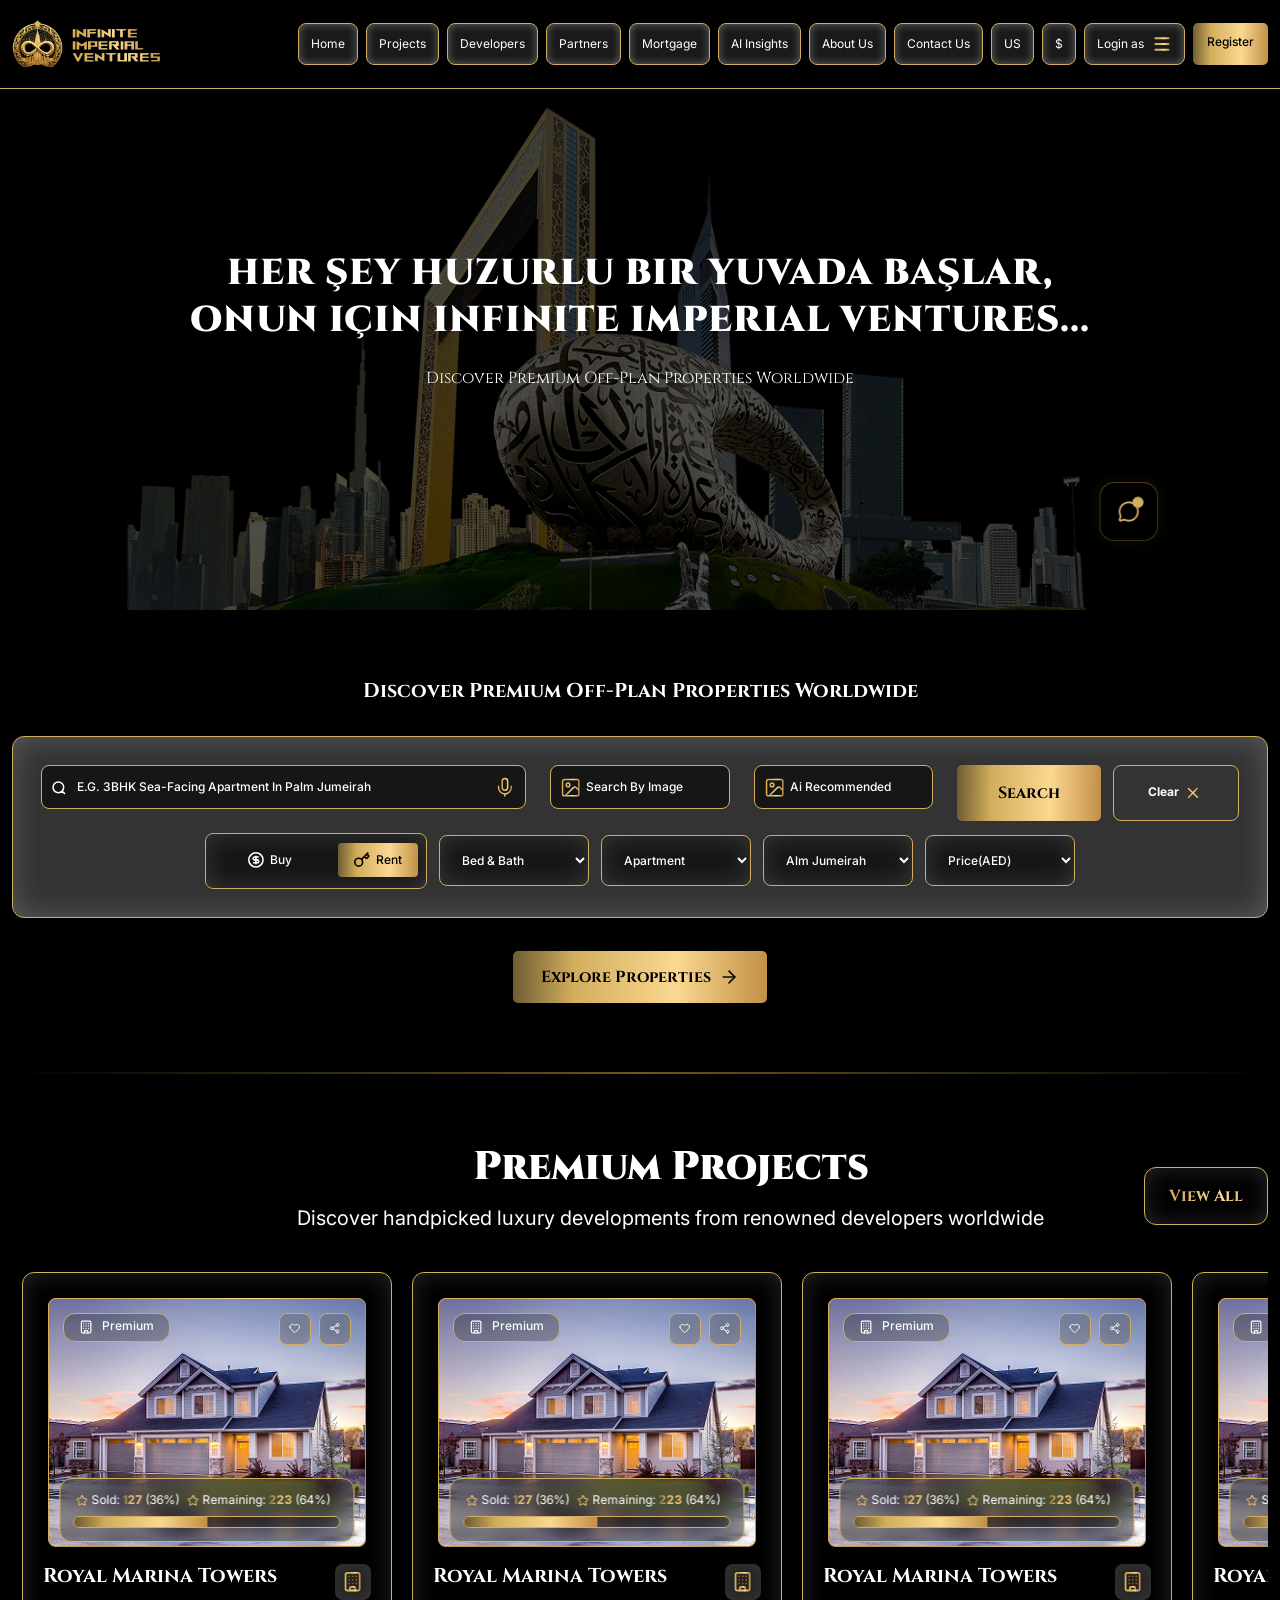
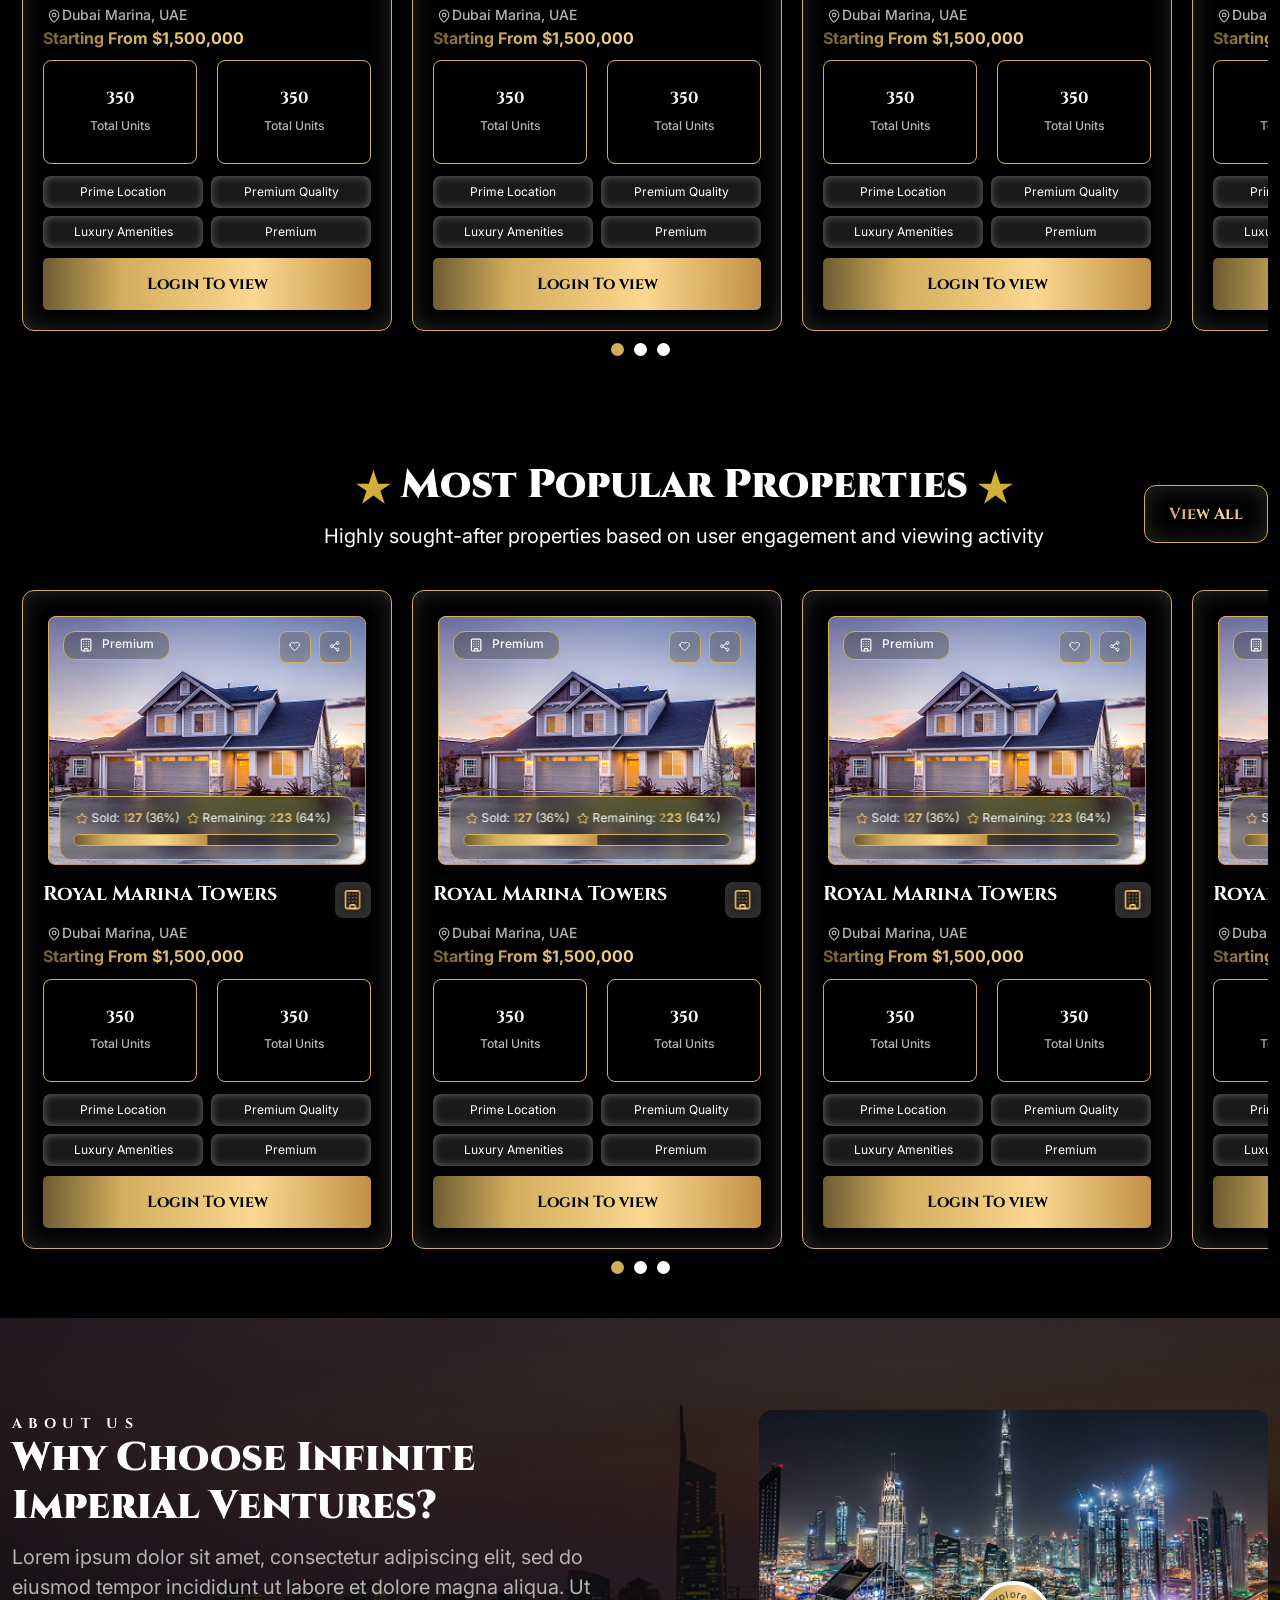
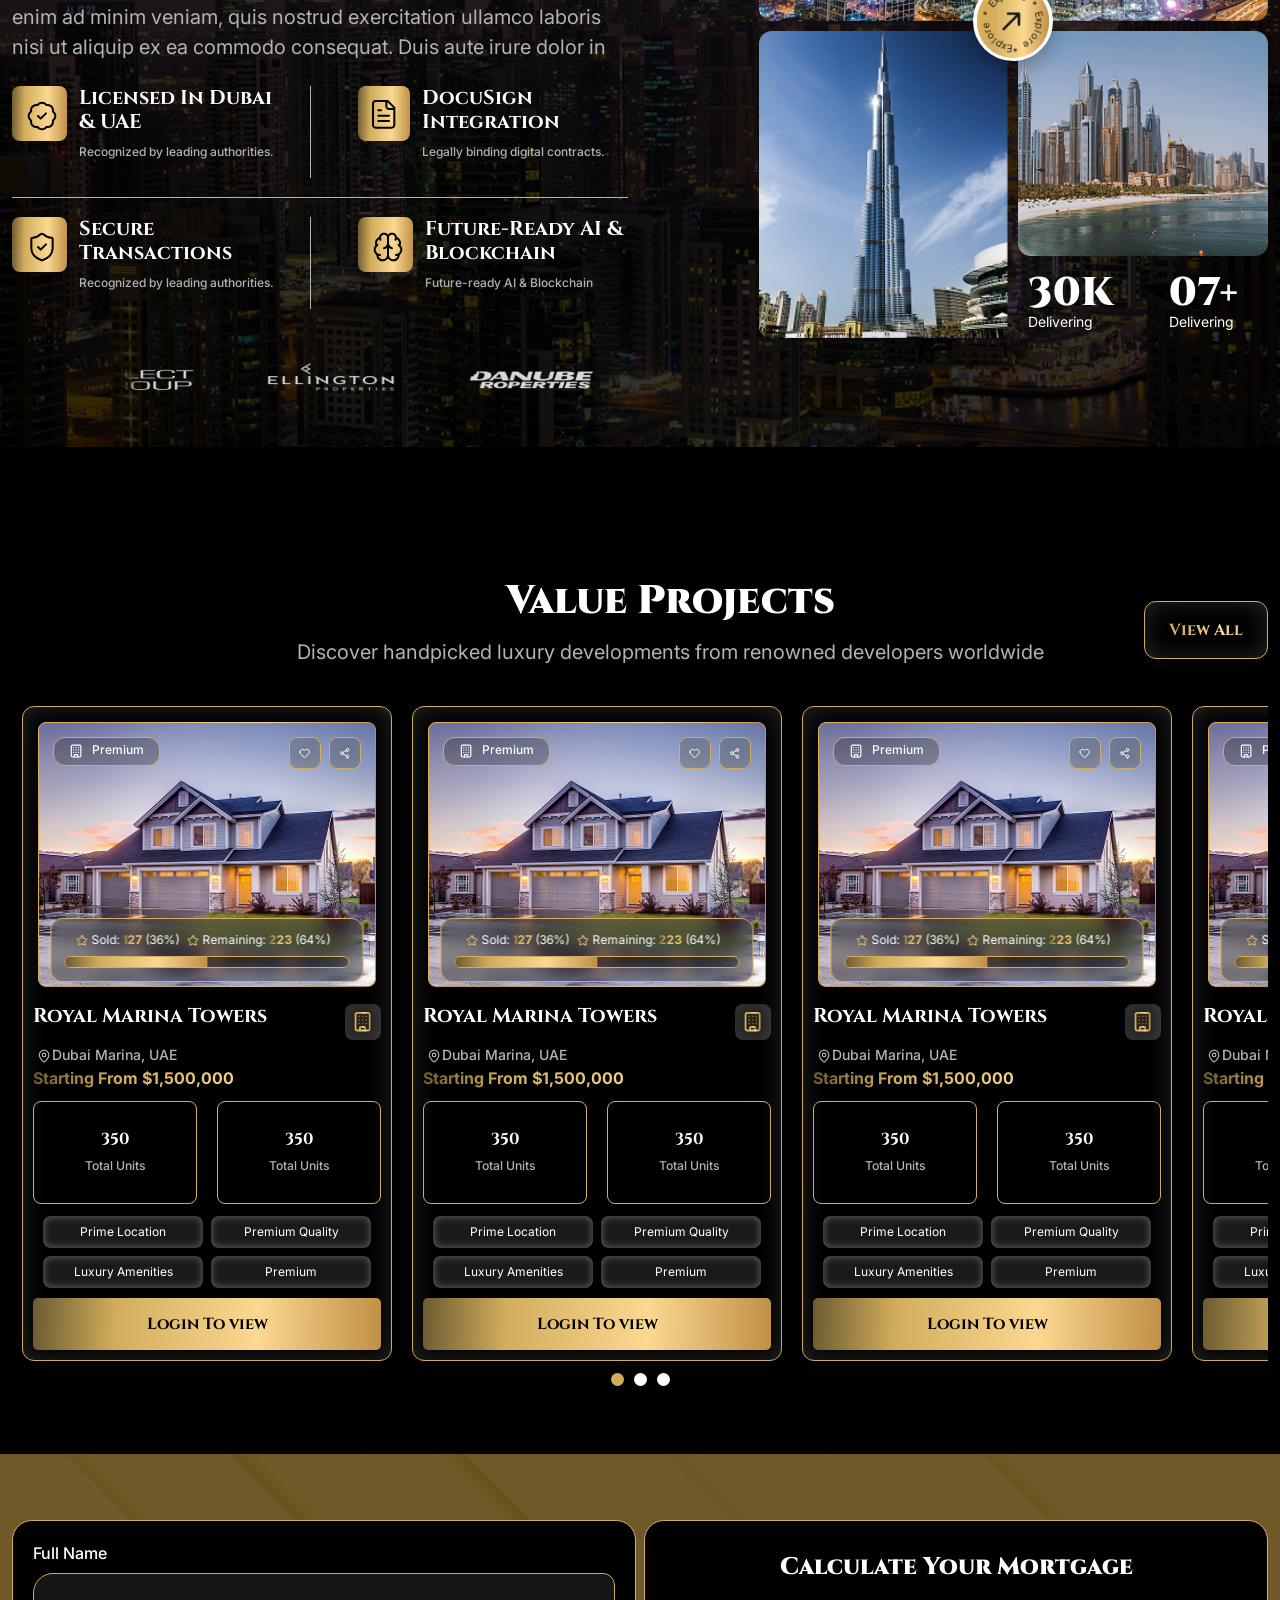
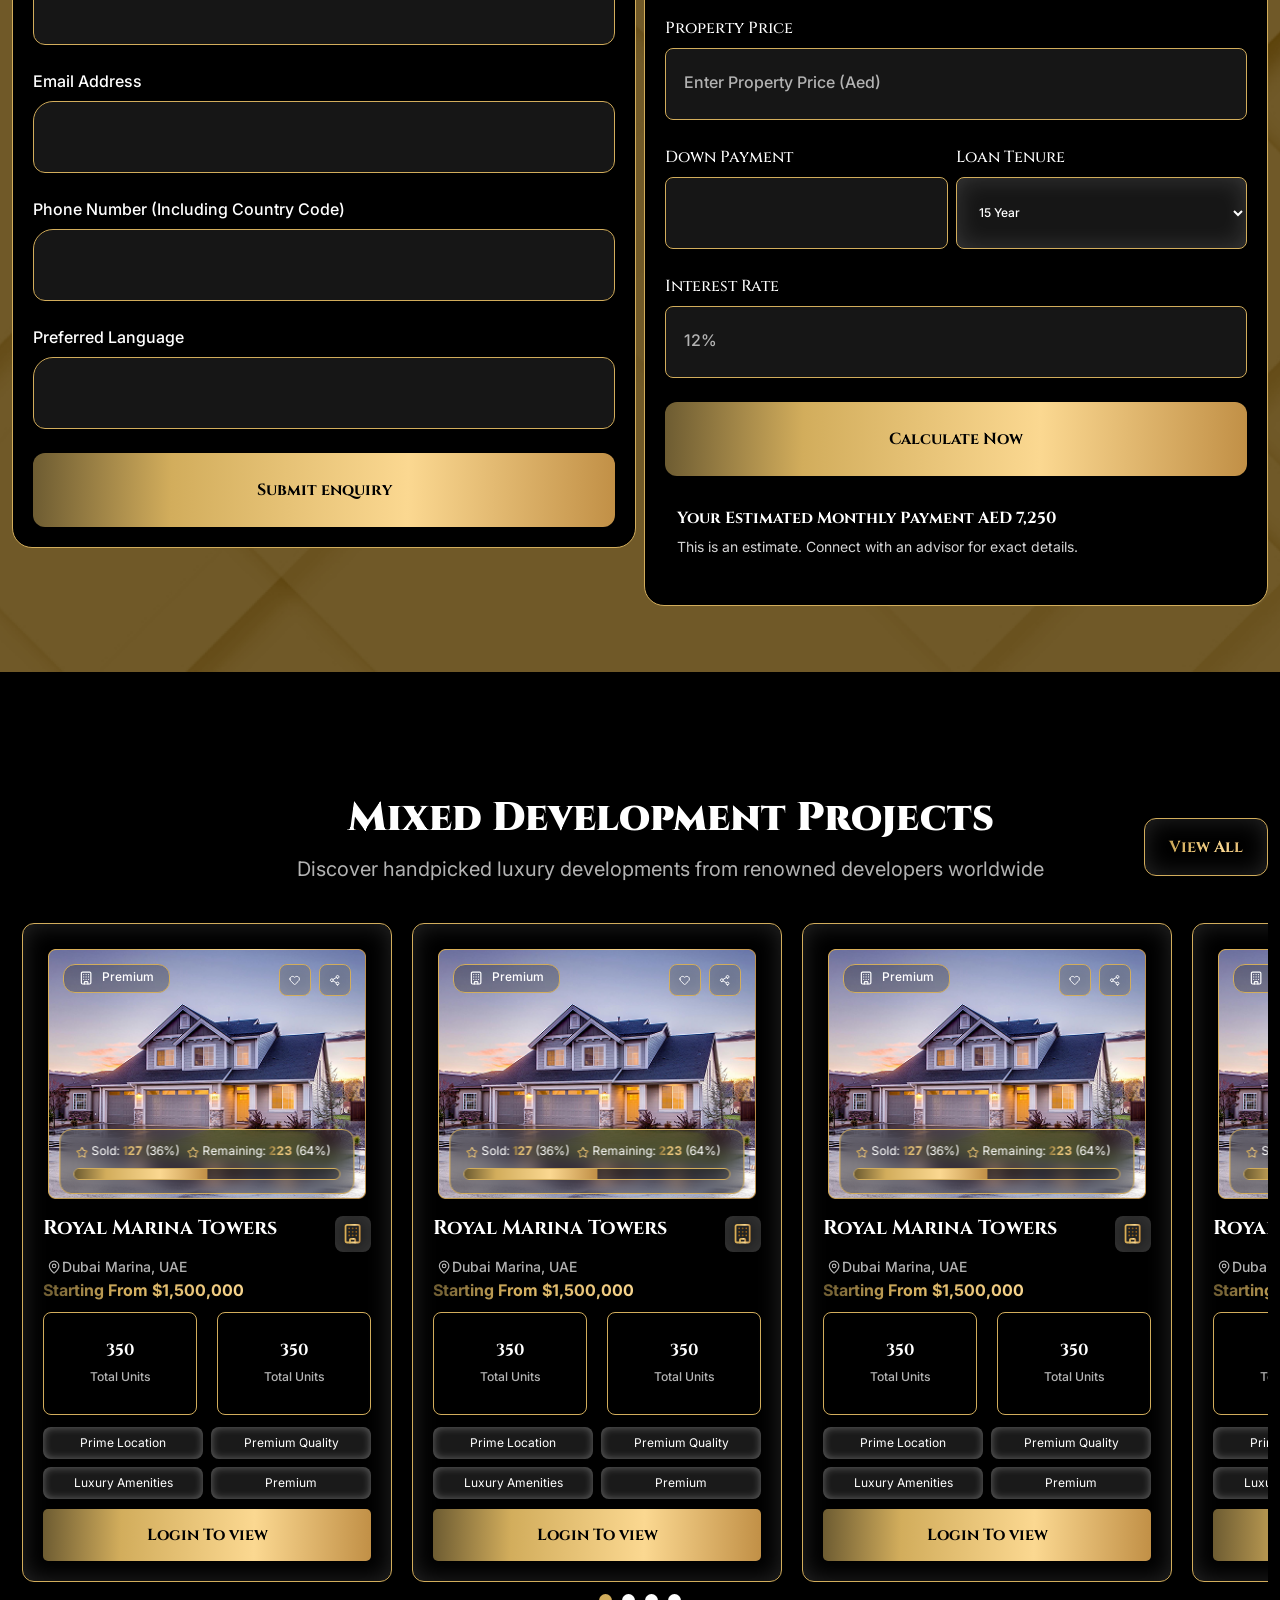
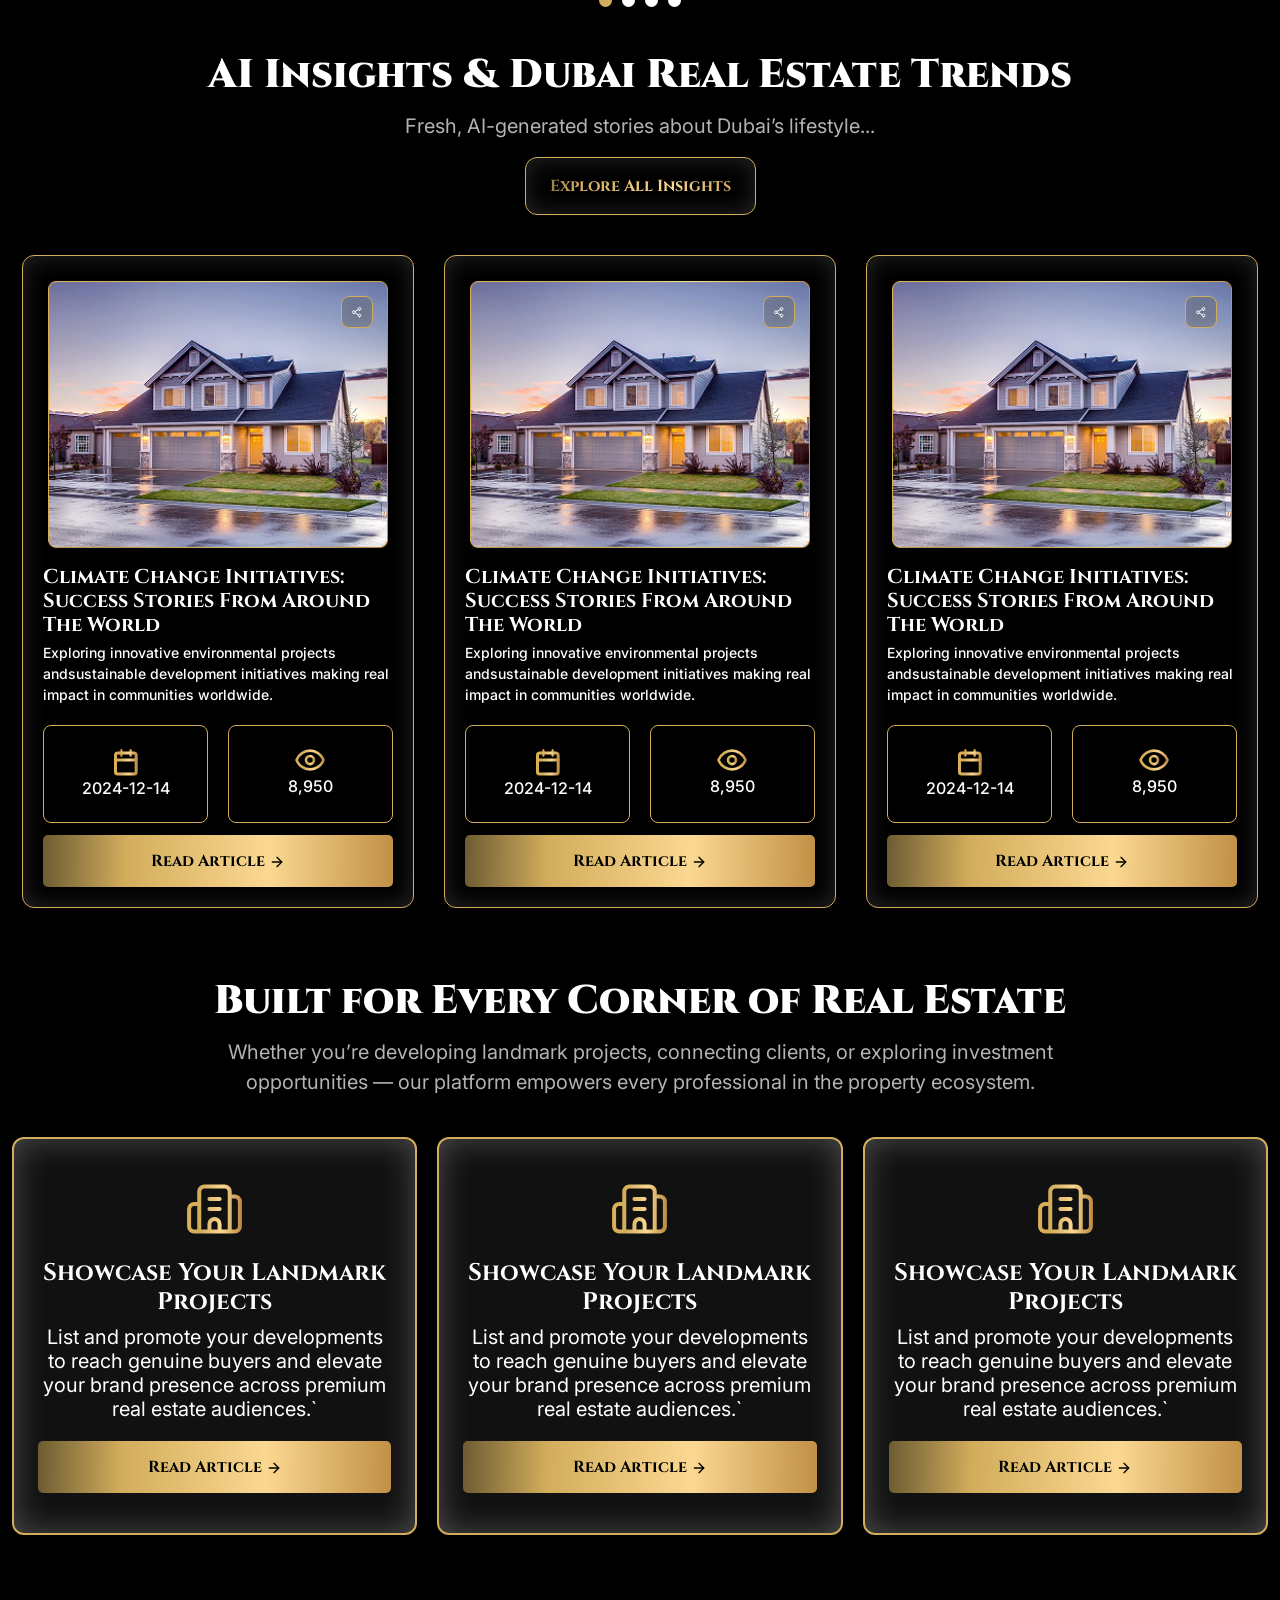
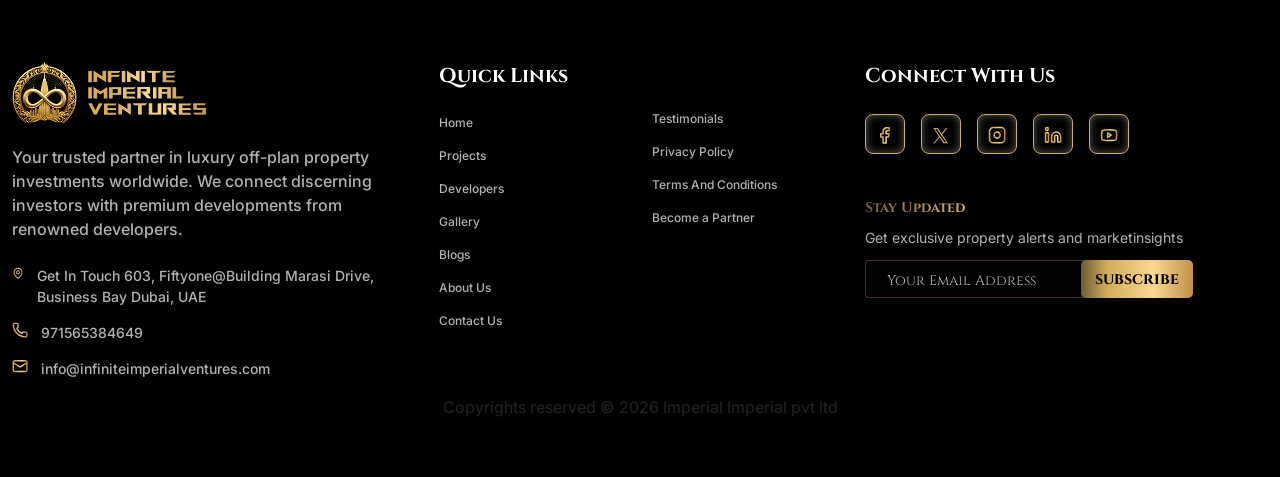
==== commit 25e0eeac: "Title Changes" ====
--- a/index.html
+++ b/index.html
@@ -6,7 +6,7 @@
     <meta charset="utf-8" />
 
     <!-- Title Tag -->
-    <title>Infinte Imperiel</title>
+    <title>Infinte Imperial</title>
 
     <!-- Mobile Viewport Code -->
     <meta name="viewport" content="width=device-width, initial-scale=1, shrink-to-fit=no">
@@ -4754,7 +4754,7 @@
                 </div>
 
                 <div class="footer__copyright d-flex justify-content-center align-items-center">
-                    <span>Copyrights reserved © 2025 RoadCartel</span>
+                    <span>Copyrights reserved © 2026 Imperial Imperial pvt ltd</span>
                 </div>
             </div>
         </div>
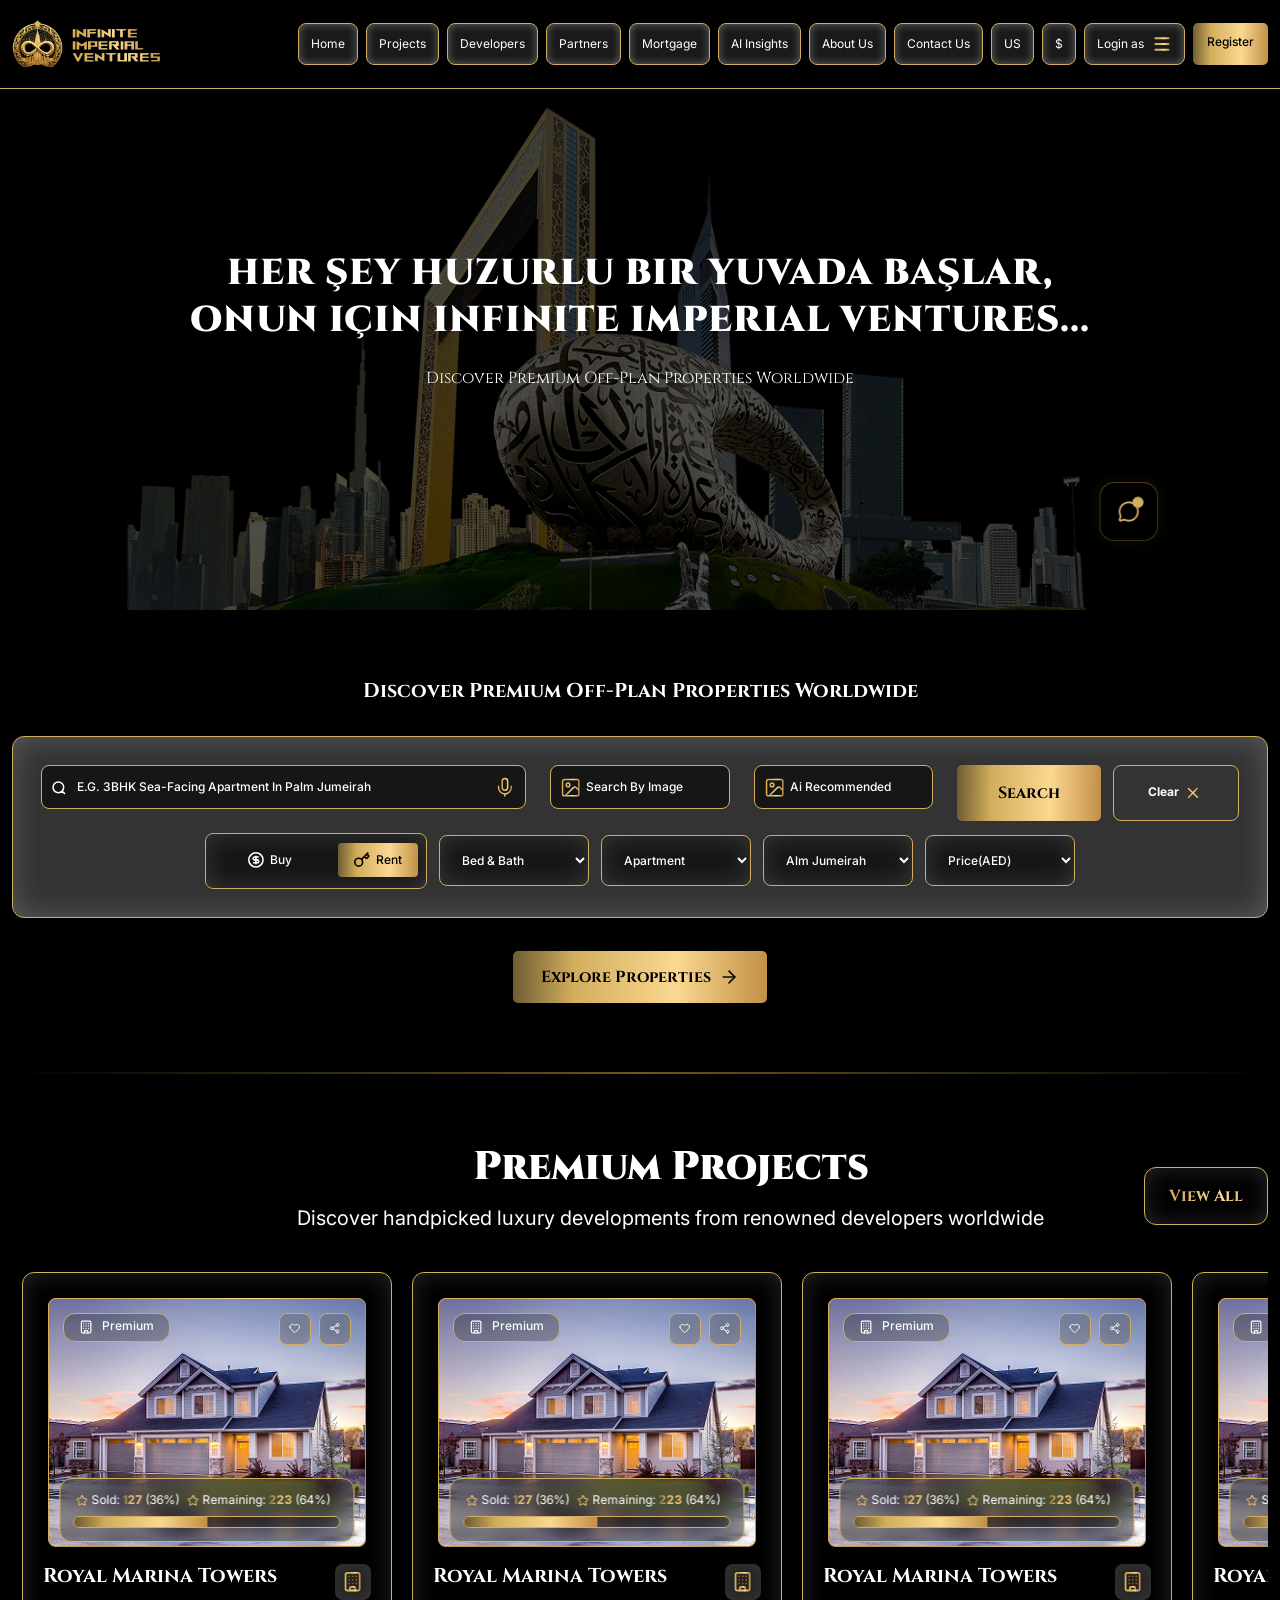
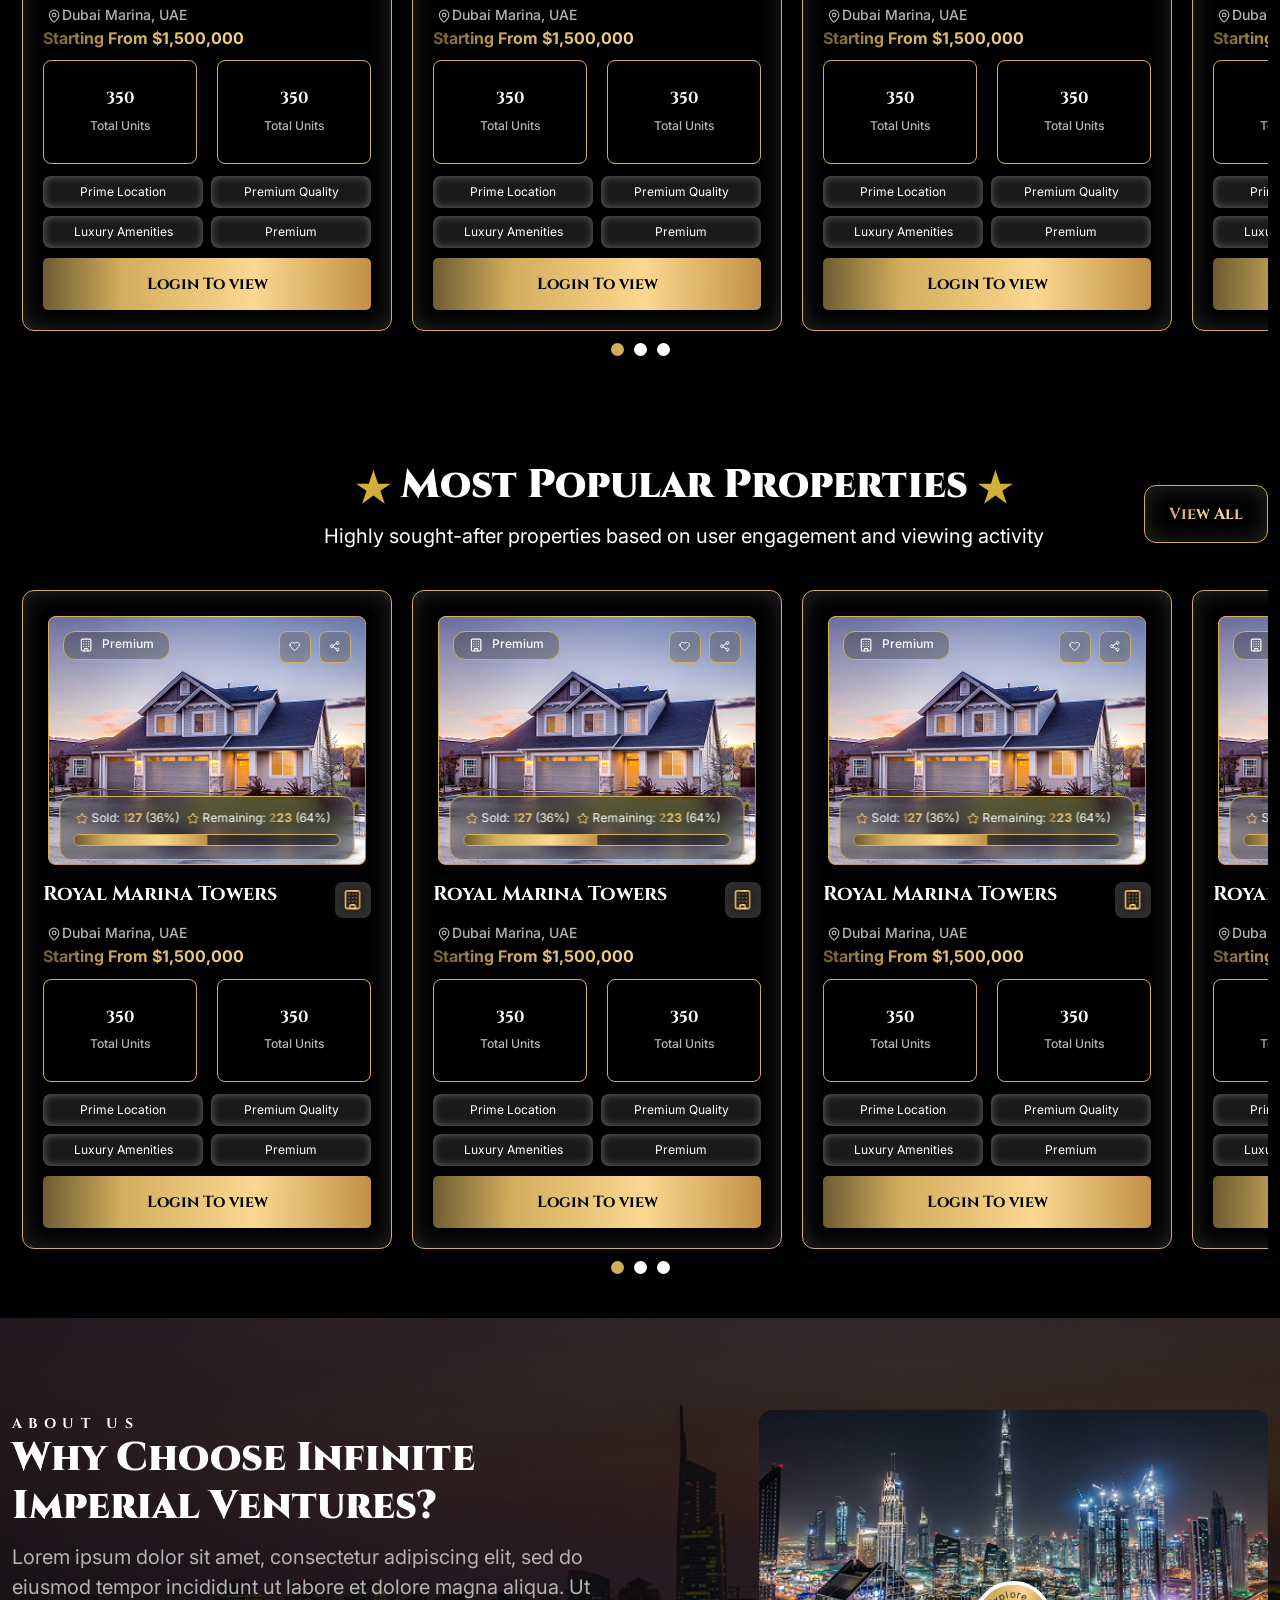
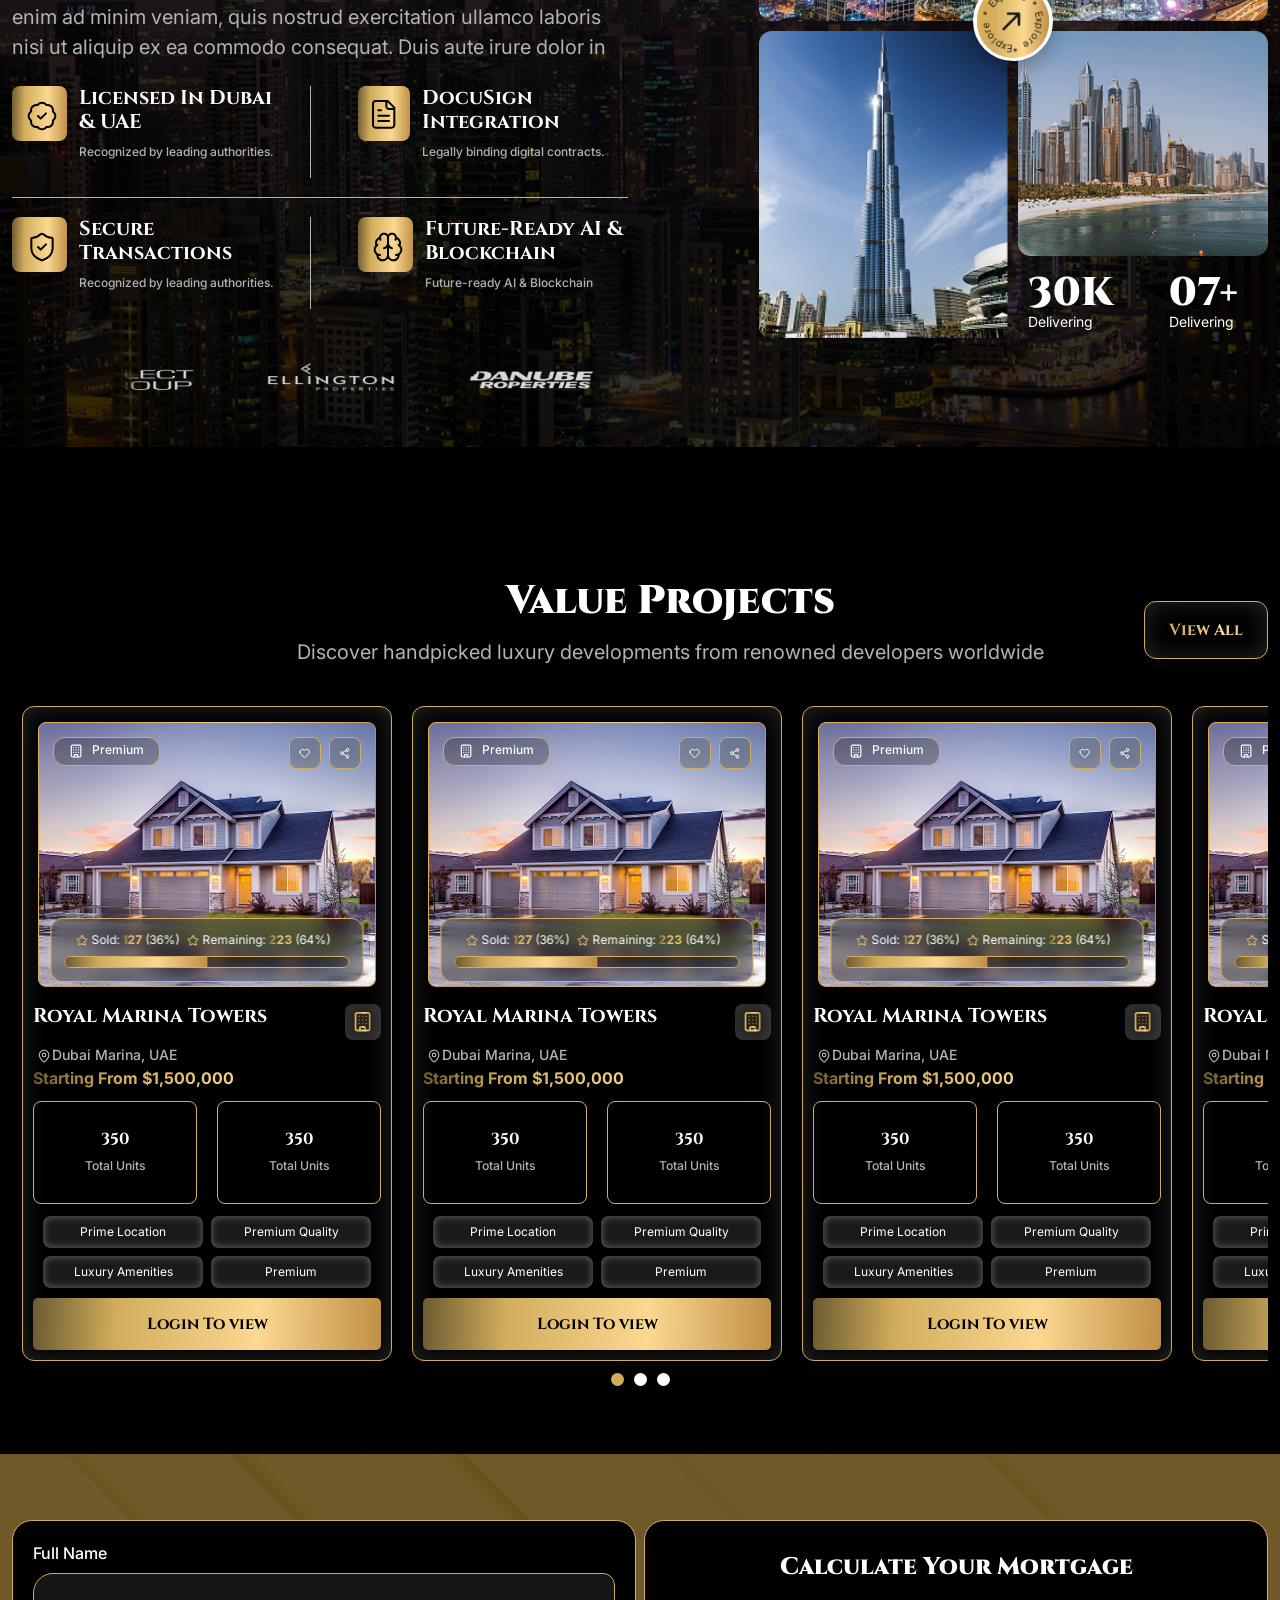
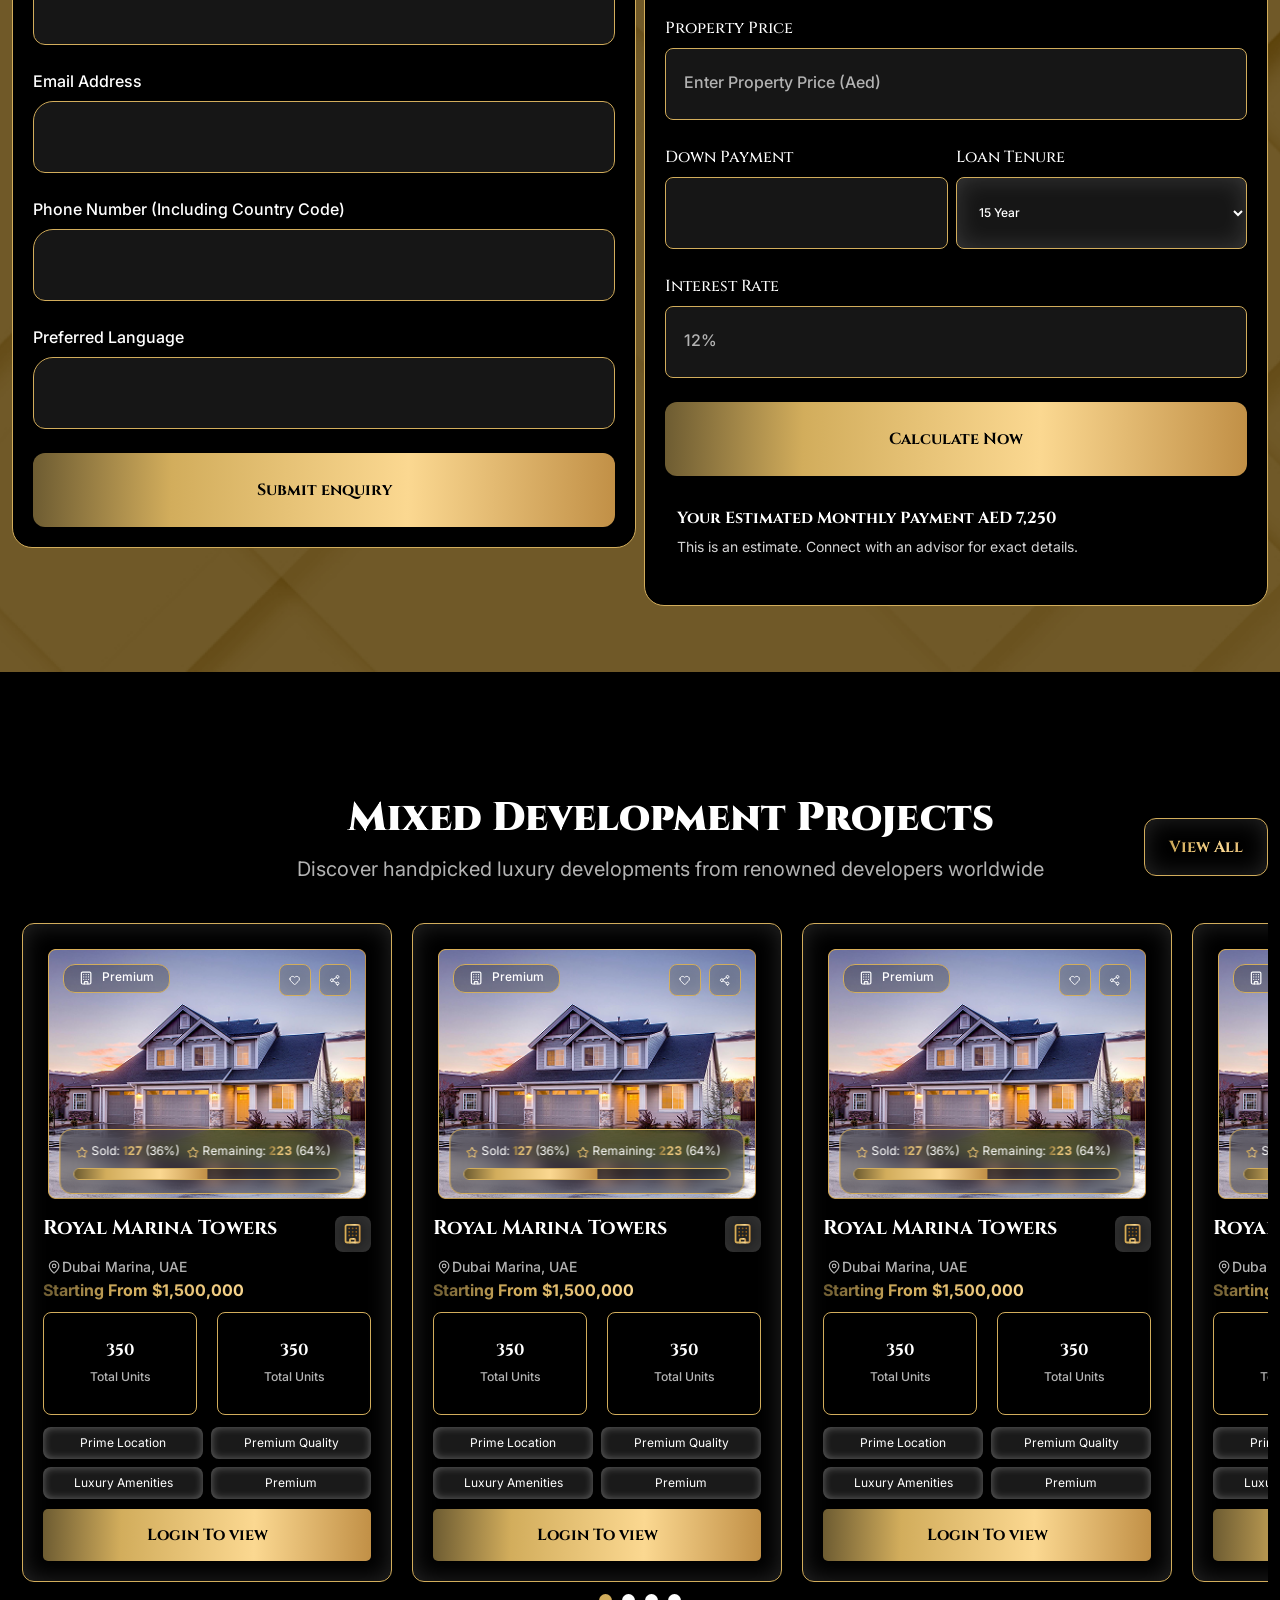
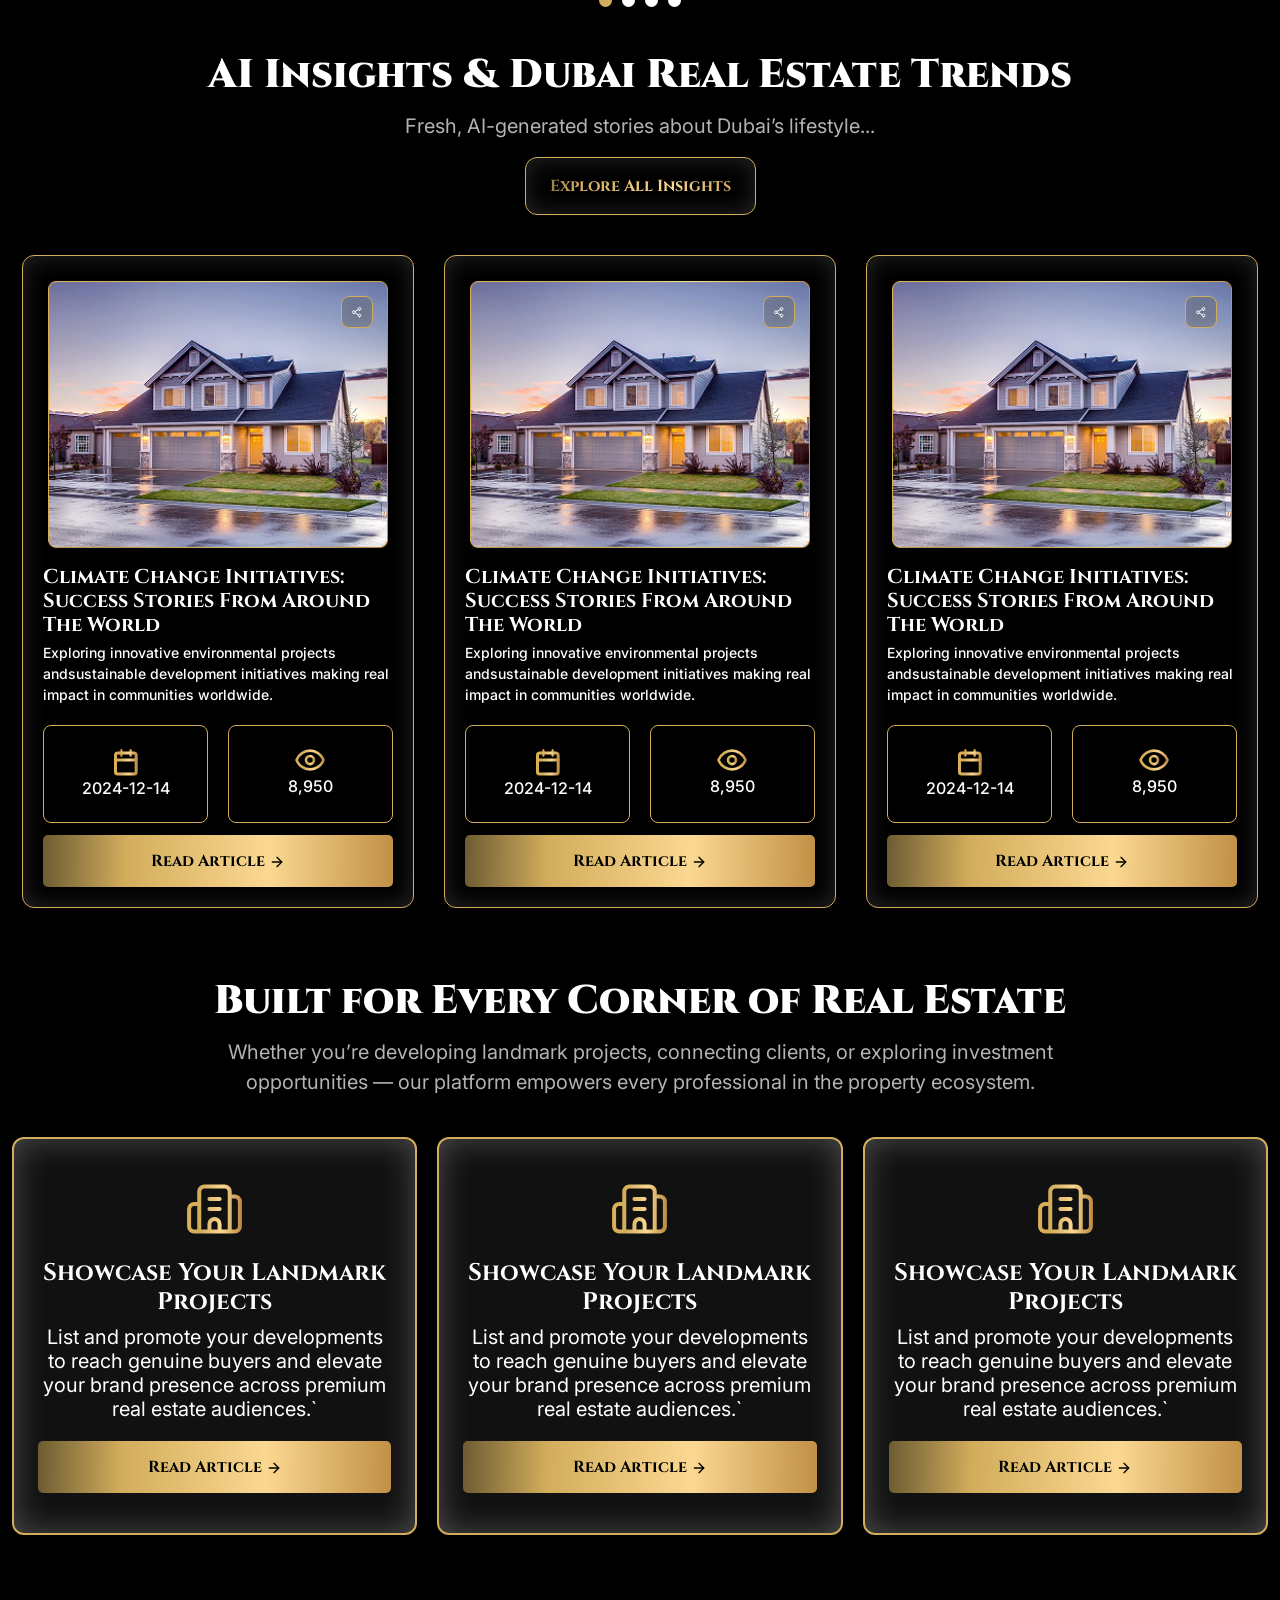
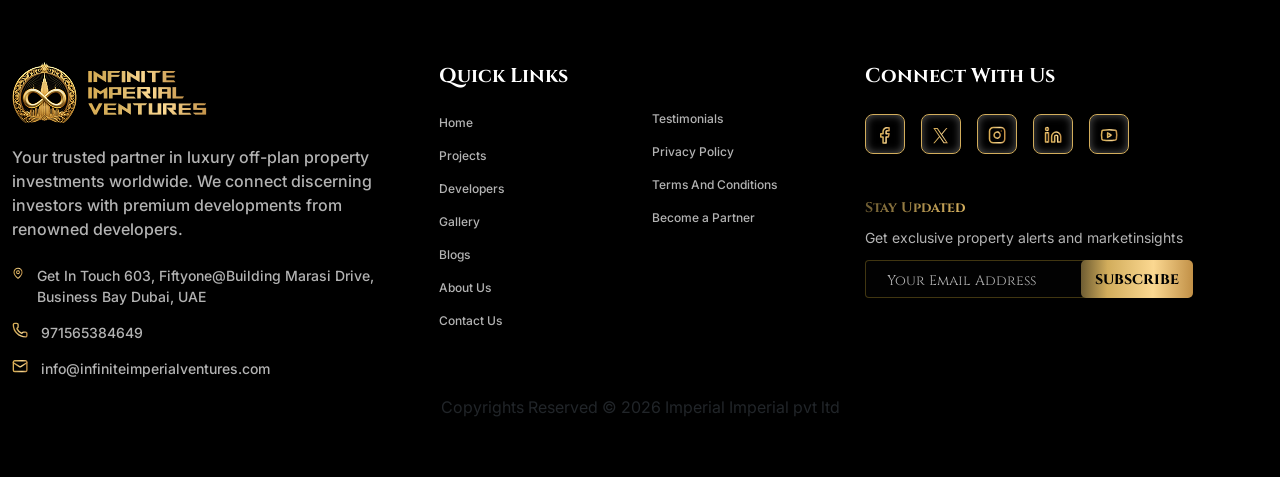
==== commit 2de36a2c: "Copyright Change" ====
--- a/index.html
+++ b/index.html
@@ -4754,7 +4754,7 @@
                 </div>
 
                 <div class="footer__copyright d-flex justify-content-center align-items-center">
-                    <span>Copyrights reserved © 2026 Imperial Imperial pvt ltd</span>
+                    <span>Copyrights Reserved © 2026 Imperial Imperial pvt ltd</span>
                 </div>
             </div>
         </div>
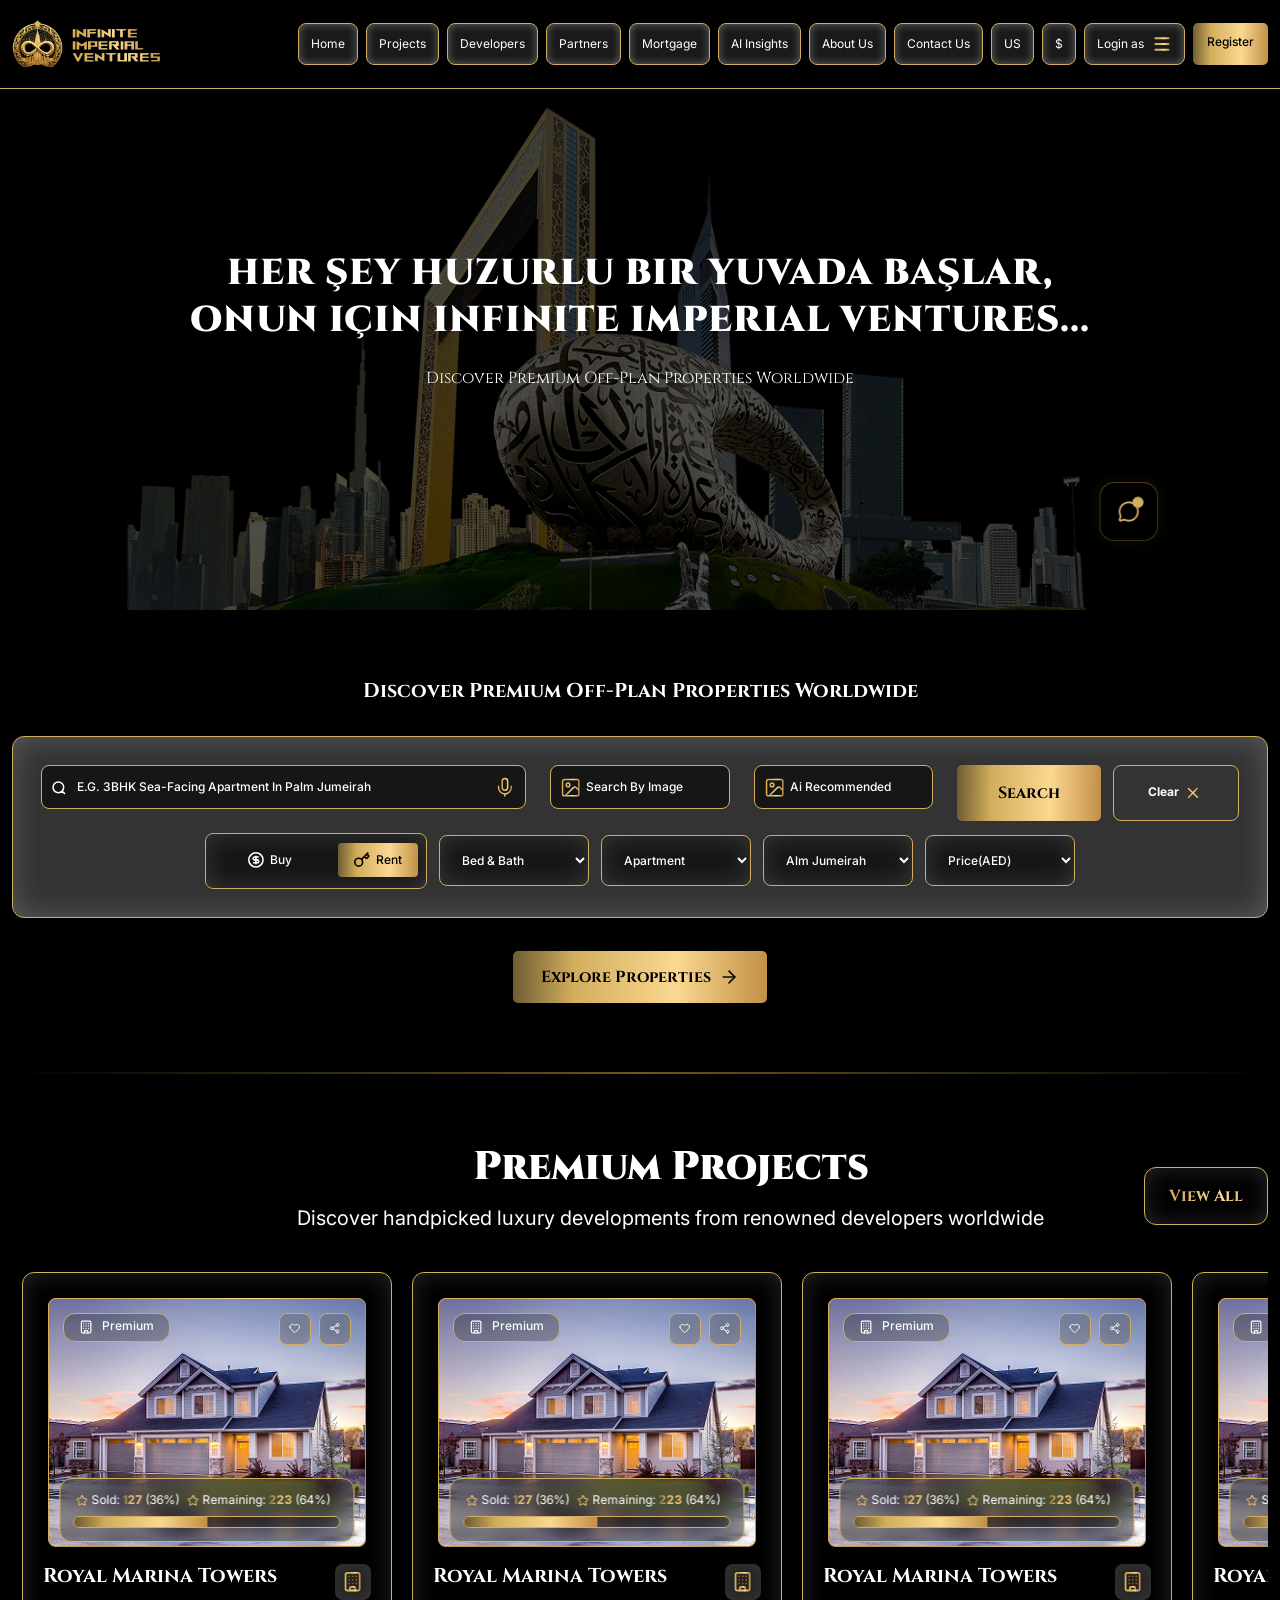
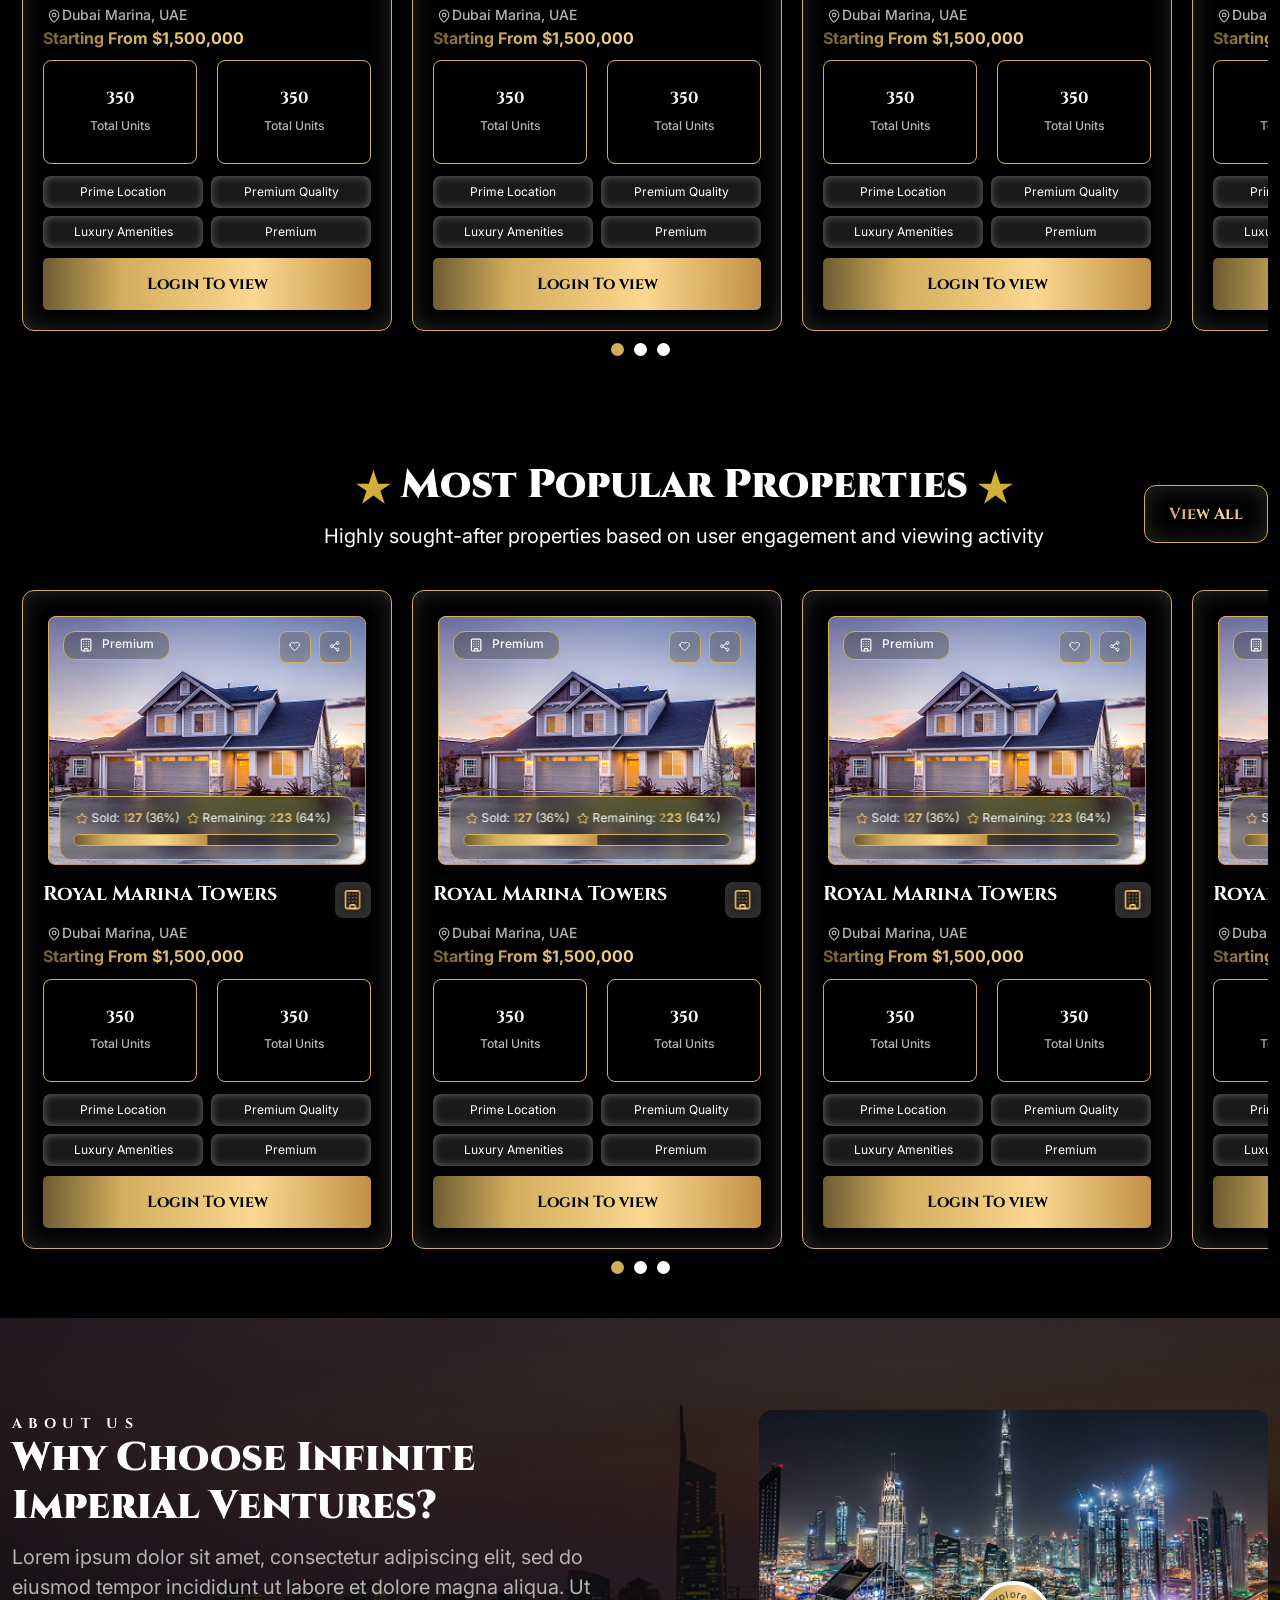
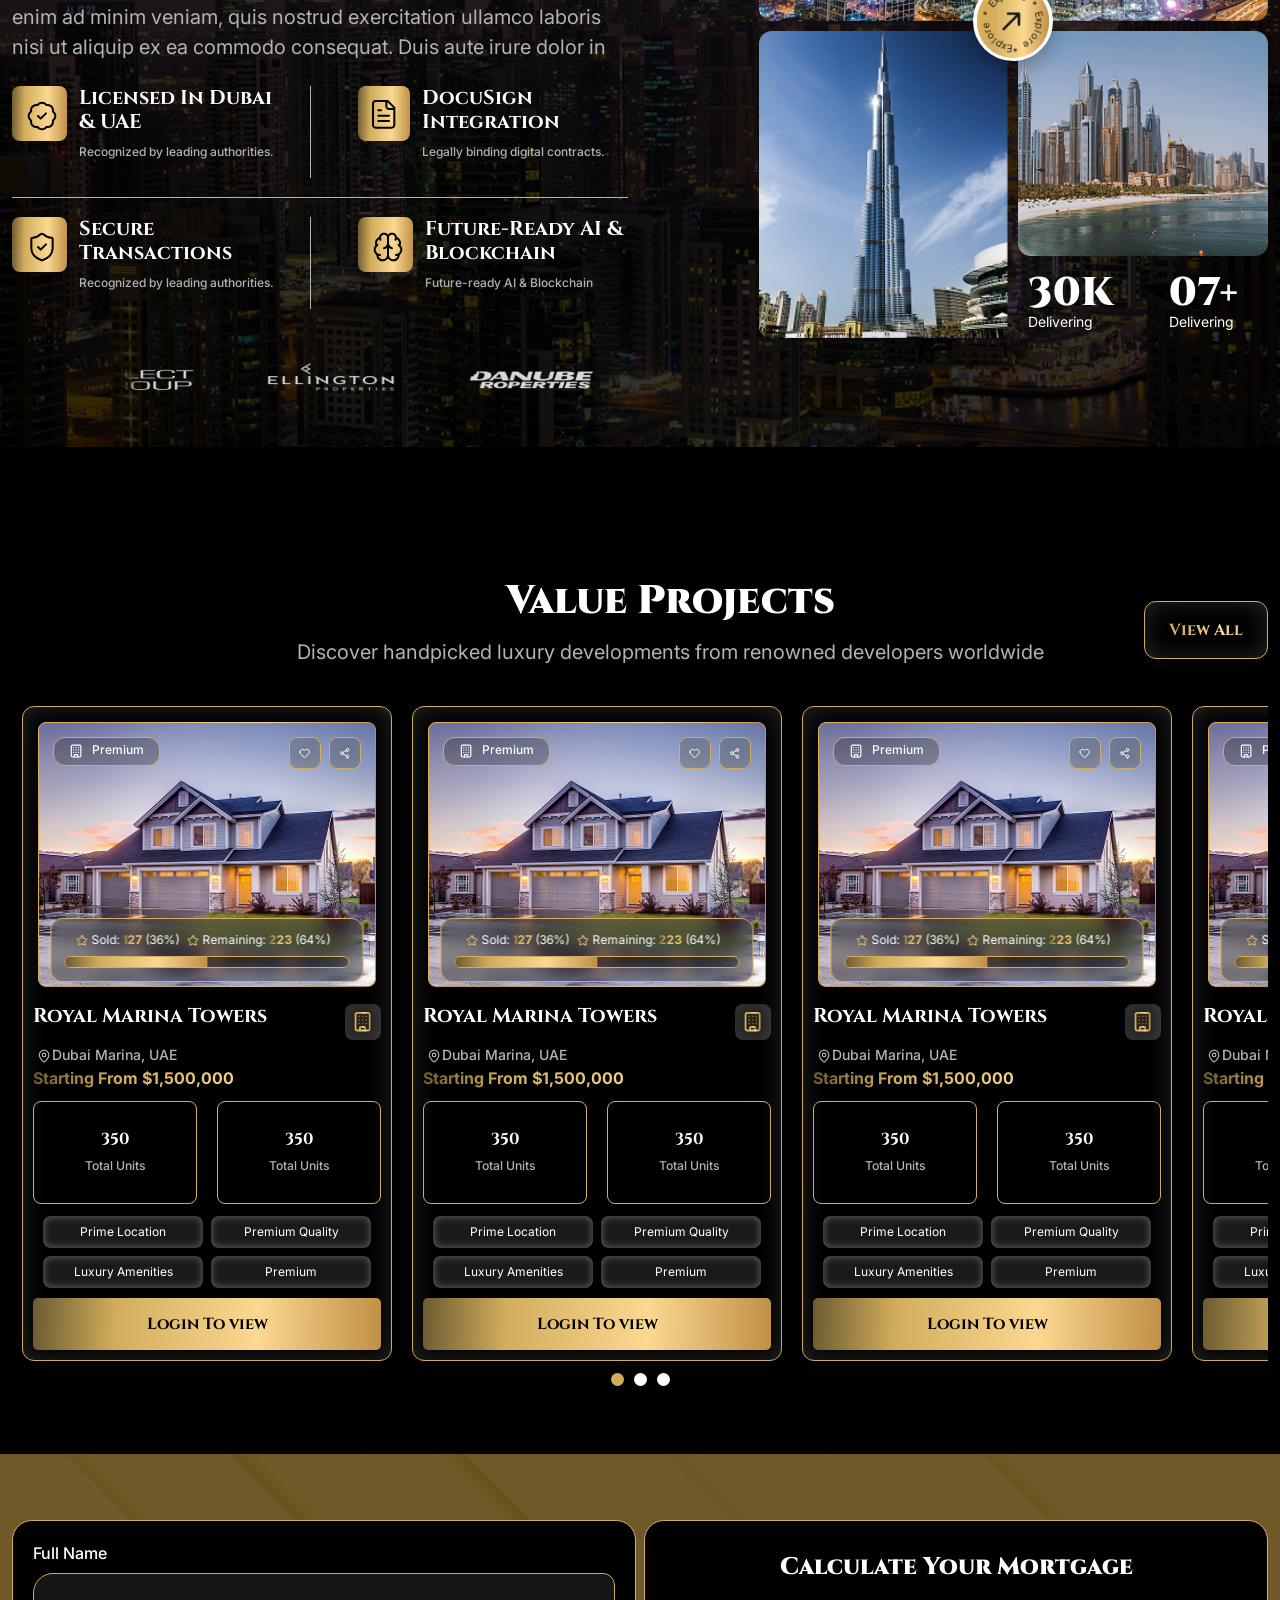
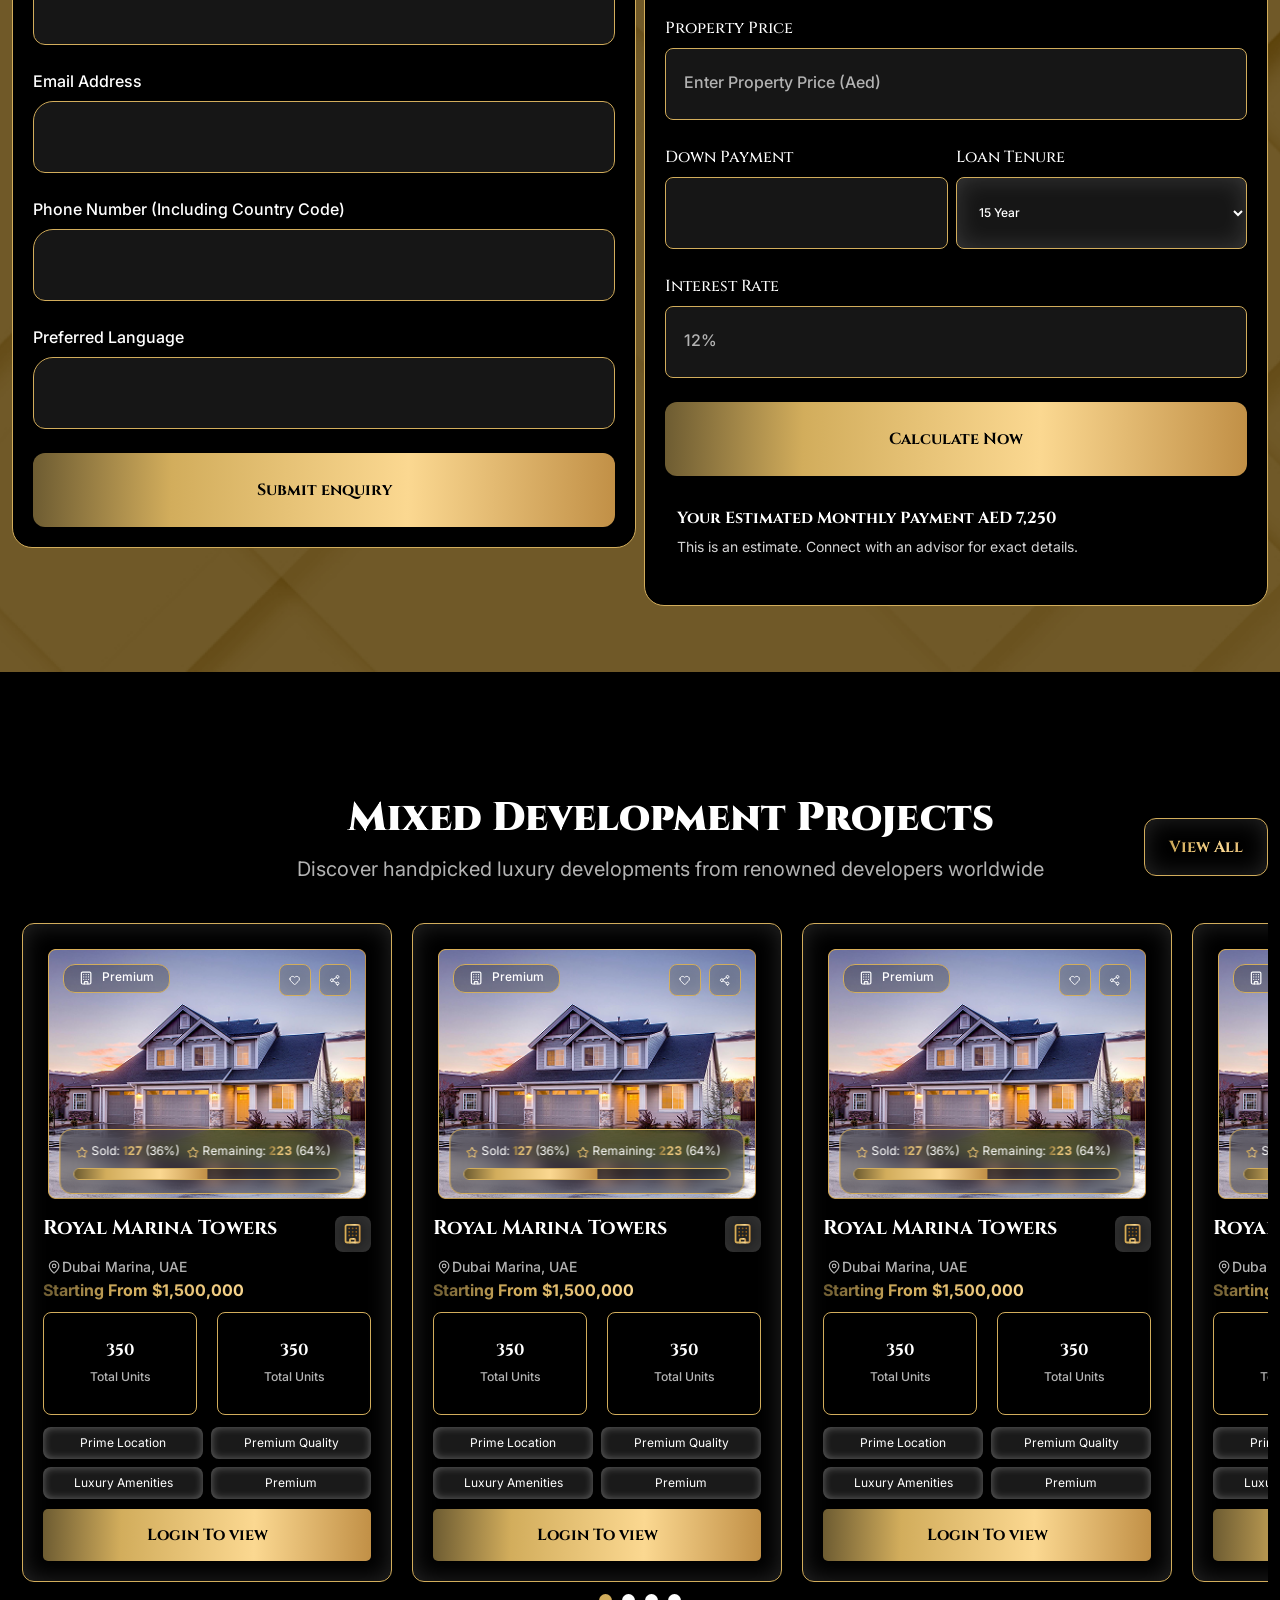
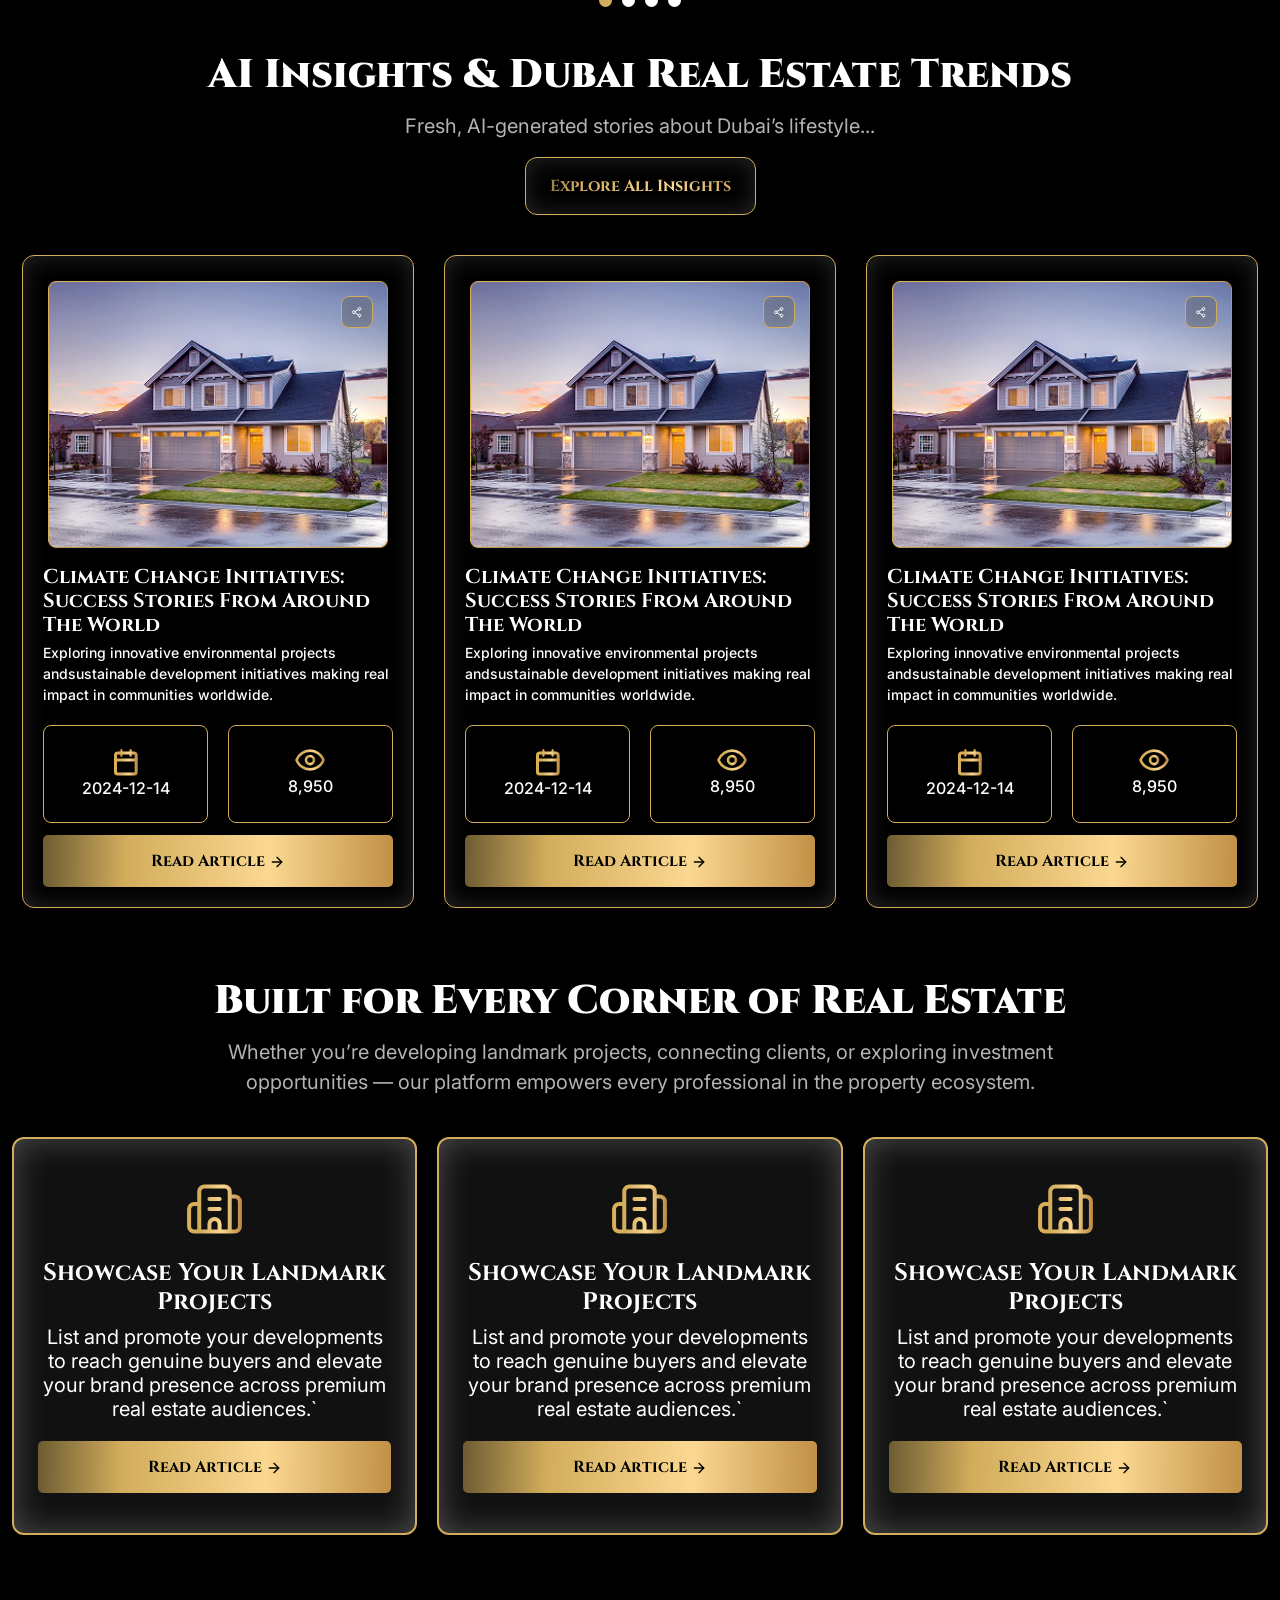
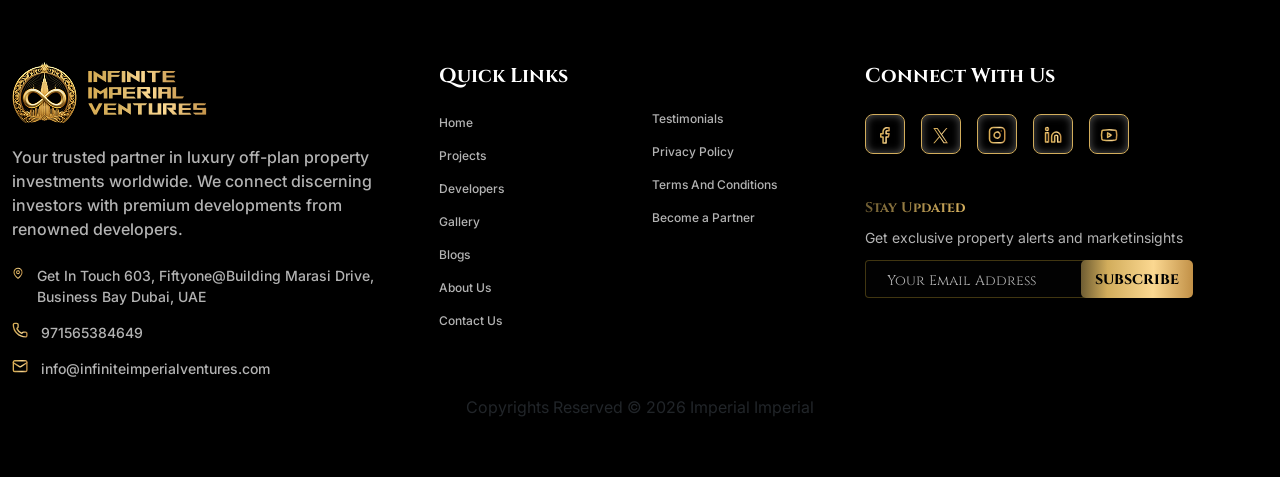
==== commit a91a6695: "Changes Done" ====
--- a/index.html
+++ b/index.html
@@ -4735,40 +4735,31 @@
                                             </defs>
                                         </svg></a></li>
                             </ul>
-
                             <div class="footer__wrapper_column_newsLetter">
                                 <h6 class="ttl">Stay Updated</h6>
                                 <p class="desc">Get exclusive property alerts and marketinsights</p>
                                 <div class="footer__wrapper_column_newsLetter_wrapper">
                                     <input type="text" placeholder="Your Email Address">
                                     <button class="btn btn-primary">subscribe</button>
-
-                                </div>
-
+                                </div>
                             </div>
-
                         </div>
-
                     </div>
-
                 </div>
-
                 <div class="footer__copyright d-flex justify-content-center align-items-center">
-                    <span>Copyrights Reserved © 2026 Imperial Imperial pvt ltd</span>
+                    <span>Copyrights Reserved © 2026 Imperial Imperial </span>
                 </div>
             </div>
         </div>
         <a href="#" class="scrollup" contenteditable="false" style="cursor: pointer; display: inline;"><svg width="16" height="27" viewBox="0 0 16 27" fill="none" xmlns="http://www.w3.org/2000/svg"> <path d="M7.29289 26.7071C7.68342 27.0976 8.31658 27.0976 8.70711 26.7071L15.0711 20.3431C15.4616 19.9526 15.4616 19.3195 15.0711 18.9289C14.6805 18.5384 14.0474 18.5384 13.6569 18.9289L8 24.5858L2.34315 18.9289C1.95262 18.5384 1.31946 18.5384 0.928932 18.9289C0.538408 19.3195 0.538408 19.9526 0.928932 20.3431L7.29289 26.7071ZM7 0L7 26H9L9 0L7 0Z" fill="white"></path> </svg></a>
     </div>
     <!-- /* Outer */ -->
-
     <!-- Attched assets/javascripts -->
     <script src="https://code.jquery.com/jquery-3.3.1.min.js"></script>
     <script src="https://cdn.jsdelivr.net/npm/bootstrap@5.0.2/dist/js/bootstrap.bundle.min.js"></script>
     <script src="assets/javascripts/aos.js"></script>
     <script src="assets/javascripts/slick.js"></script>
     <script src="assets/javascripts/global.js"></script>
-
 </body>
 
 </html>
--- a/assets/stylesheets/theme.css
+++ b/assets/stylesheets/theme.css
@@ -221,8 +221,7 @@
 .btn-primary--outline {
   font-family: var(--bs-body-font-primary);
   background-color: rgba(0, 0, 0, 0.4);
-  -webkit-backdrop-filter: blur(8.1219673157px);
-          backdrop-filter: blur(8.1219673157px);
+  backdrop-filter: blur(8.1219673157px);
   box-shadow: 0px 0px 24.98px 0px rgba(255, 255, 255, 0.1490196078) inset;
   --bs-btn-active-bg: none;
   border: 1px solid var(--bs-border);
@@ -263,8 +262,7 @@
   background-color: #161616;
   border: 1px solid var(--bs-border) !important;
   color: var(--bs-white) !important;
-  -webkit-backdrop-filter: blur(30px);
-          backdrop-filter: blur(30px);
+  backdrop-filter: blur(30px);
   font-size: 12px;
   font-weight: 500;
   border: none;
@@ -334,8 +332,7 @@
   background-color: #161616 !important;
   color: var(--bs-white) !important;
   background-color: rgba(0, 0, 0, 0.4);
-  -webkit-backdrop-filter: blur(8.1219673157px);
-          backdrop-filter: blur(8.1219673157px);
+  backdrop-filter: blur(8.1219673157px);
   box-shadow: 0px 0px 24.98px 0px rgba(255, 255, 255, 0.1490196078) inset;
   --bs-btn-active-bg: none;
   border: 1px solid var(--bs-border);
@@ -395,8 +392,7 @@
   background-color: #161616 !important;
   color: var(--bs-white) !important;
   background-color: rgba(0, 0, 0, 0.4);
-  -webkit-backdrop-filter: blur(8px);
-          backdrop-filter: blur(8px);
+  backdrop-filter: blur(8px);
   box-shadow: 0px 0px 24px 0px rgba(255, 255, 255, 0.1490196078) inset;
   border: 1px solid var(--bs-border);
   padding: 9px 8px;
@@ -509,8 +505,7 @@
   border: 1px solid var(--bs-border) !important;
   border-radius: 20px 12px 12px 12px !important;
   box-shadow: 0px 0px 24.6px 0px rgba(255, 255, 255, 0.1490196078) inset;
-  -webkit-backdrop-filter: blur(8px);
-          backdrop-filter: blur(8px);
+  backdrop-filter: blur(8px);
   background: linear-gradient(0deg, #000000, #000000);
   margin-bottom: 20px;
 }
@@ -736,7 +731,6 @@
 }
 @media (min-width: 992px) {
   .navbar .navbar-nav > .nav-item {
-    -webkit-backdrop-filter: blur(0px);
     backdrop-filter: blur(0);
     box-shadow: 0px 0px 8.1px 0px rgba(255, 255, 255, 0.3490196078) inset;
     border: 1px solid var(--bs-border);
@@ -906,10 +900,6 @@
 }
 
 /* ContentBox */
-#contentArea {
-  overflow: hidden;
-}
-
 .banner {
   background: url(../images/bannerImg1.png);
   padding-top: 140px;
@@ -1160,8 +1150,7 @@
   background: rgba(0, 0, 0, 0.4);
   border-radius: 12px;
   box-shadow: 0px 0px 24.98px 0px rgba(255, 255, 255, 0.1490196078) inset;
-  -webkit-backdrop-filter: blur(8.1219673157px);
-          backdrop-filter: blur(8.1219673157px);
+  backdrop-filter: blur(8.1219673157px);
   max-width: 100%;
   margin: 0 10px;
 }
@@ -1204,8 +1193,7 @@
   gap: 8px;
 }
 .prjSec__wrapper_prjSlider_premiumCard_imgWrap_rightIcons .btn {
-  -webkit-backdrop-filter: blur(15.2286891937px);
-          backdrop-filter: blur(15.2286891937px);
+  backdrop-filter: blur(15.2286891937px);
   background: rgba(26, 26, 26, 0.3019607843);
   padding: 9px 9px;
   height: 32px;
@@ -1217,8 +1205,7 @@
 }
 .prjSec__wrapper_prjSlider_premiumCard_imgWrap_statsBar {
   background: rgba(0, 0, 0, 0.4);
-  -webkit-backdrop-filter: blur(8.1219673157px);
-          backdrop-filter: blur(8.1219673157px);
+  backdrop-filter: blur(8.1219673157px);
   box-shadow: 0px 0px 24.98px 0px rgba(255, 255, 255, 0.1490196078) inset;
   border-radius: 12px;
   border: 1px solid var(--bs-border);
@@ -1259,8 +1246,7 @@
   background: rgba(0, 0, 0, 0.2509803922);
   border-radius: 20px;
   border: 1px solid var(--bs-border);
-  -webkit-backdrop-filter: blur(10px);
-          backdrop-filter: blur(10px);
+  backdrop-filter: blur(10px);
   overflow: hidden;
   position: relative;
 }
@@ -1287,8 +1273,7 @@
   display: flex;
   justify-content: center;
   align-items: center;
-  -webkit-backdrop-filter: blur(0px);
-          backdrop-filter: blur(0px);
+  backdrop-filter: blur(0px);
   box-shadow: 0px 0px 24.98px 0px rgba(255, 255, 255, 0.1490196078) inset;
   background: rgba(255, 255, 255, 0.1019607843);
   border: none;
@@ -1413,8 +1398,7 @@
   background: rgba(0, 0, 0, 0.4);
   border-radius: 12px;
   box-shadow: 0px 0px 24.98px 0px rgba(255, 255, 255, 0.1490196078) inset;
-  -webkit-backdrop-filter: blur(8.1219673157px);
-          backdrop-filter: blur(8.1219673157px);
+  backdrop-filter: blur(8.1219673157px);
   max-width: 100%;
   margin: 0 10px;
 }
@@ -1457,8 +1441,7 @@
   gap: 8px;
 }
 .propSec__wrapper_prjSlider_premiumCard_imgWrap_rightIcons .btn {
-  -webkit-backdrop-filter: blur(15.2286891937px);
-          backdrop-filter: blur(15.2286891937px);
+  backdrop-filter: blur(15.2286891937px);
   background: rgba(26, 26, 26, 0.3019607843);
   padding: 9px 9px;
   height: 32px;
@@ -1470,8 +1453,7 @@
 }
 .propSec__wrapper_prjSlider_premiumCard_imgWrap_statsBar {
   background: rgba(0, 0, 0, 0.4);
-  -webkit-backdrop-filter: blur(8.1219673157px);
-          backdrop-filter: blur(8.1219673157px);
+  backdrop-filter: blur(8.1219673157px);
   box-shadow: 0px 0px 24.98px 0px rgba(255, 255, 255, 0.1490196078) inset;
   border-radius: 12px;
   border: 1px solid var(--bs-border);
@@ -1507,8 +1489,7 @@
   background: rgba(0, 0, 0, 0.2509803922);
   border-radius: 20px;
   border: 1px solid var(--bs-border);
-  -webkit-backdrop-filter: blur(10px);
-          backdrop-filter: blur(10px);
+  backdrop-filter: blur(10px);
   overflow: hidden;
   position: relative;
 }
@@ -1535,8 +1516,7 @@
   display: flex;
   justify-content: center;
   align-items: center;
-  -webkit-backdrop-filter: blur(0px);
-          backdrop-filter: blur(0px);
+  backdrop-filter: blur(0px);
   box-shadow: 0px 0px 24.98px 0px rgba(255, 255, 255, 0.1490196078) inset;
   background: rgba(255, 255, 255, 0.1019607843);
   border: none;
@@ -1842,8 +1822,7 @@
   background: rgba(0, 0, 0, 0.4);
   border-radius: 12px;
   box-shadow: 0px 0px 24.98px 0px rgba(255, 255, 255, 0.1490196078) inset;
-  -webkit-backdrop-filter: blur(8.1219673157px);
-          backdrop-filter: blur(8.1219673157px);
+  backdrop-filter: blur(8.1219673157px);
   max-width: 100%;
   margin: 0 10px;
 }
@@ -1886,8 +1865,7 @@
   gap: 8px;
 }
 .valueSec__wrapper_prjSlider_premiumCard_imgWrap_rightIcons .btn {
-  -webkit-backdrop-filter: blur(15.2286891937px);
-          backdrop-filter: blur(15.2286891937px);
+  backdrop-filter: blur(15.2286891937px);
   background: rgba(26, 26, 26, 0.3019607843);
   padding: 9px 9px;
   height: 32px;
@@ -1899,8 +1877,7 @@
 }
 .valueSec__wrapper_prjSlider_premiumCard_imgWrap_statsBar {
   background: rgba(0, 0, 0, 0.4);
-  -webkit-backdrop-filter: blur(8.1219673157px);
-          backdrop-filter: blur(8.1219673157px);
+  backdrop-filter: blur(8.1219673157px);
   box-shadow: 0px 0px 24.98px 0px rgba(255, 255, 255, 0.1490196078) inset;
   border-radius: 12px;
   border: 1px solid var(--bs-border);
@@ -1936,8 +1913,7 @@
   background: rgba(0, 0, 0, 0.2509803922);
   border-radius: 20px;
   border: 1px solid var(--bs-border);
-  -webkit-backdrop-filter: blur(10px);
-          backdrop-filter: blur(10px);
+  backdrop-filter: blur(10px);
   overflow: hidden;
   position: relative;
 }
@@ -1964,8 +1940,7 @@
   display: flex;
   justify-content: center;
   align-items: center;
-  -webkit-backdrop-filter: blur(0px);
-          backdrop-filter: blur(0px);
+  backdrop-filter: blur(0px);
   box-shadow: 0px 0px 24.98px 0px rgba(255, 255, 255, 0.1490196078) inset;
   background: rgba(255, 255, 255, 0.1019607843);
   border: none;
@@ -2194,8 +2169,7 @@
   background: rgba(0, 0, 0, 0.4);
   border-radius: 12px;
   box-shadow: 0px 0px 24.98px 0px rgba(255, 255, 255, 0.1490196078) inset;
-  -webkit-backdrop-filter: blur(8.1219673157px);
-          backdrop-filter: blur(8.1219673157px);
+  backdrop-filter: blur(8.1219673157px);
   max-width: 100%;
   margin: 0 10px;
 }
@@ -2238,8 +2212,7 @@
   gap: 8px;
 }
 .developSec__wrapper_prjSlider_premiumCard_imgWrap_rightIcons .btn {
-  -webkit-backdrop-filter: blur(15.2286891937px);
-          backdrop-filter: blur(15.2286891937px);
+  backdrop-filter: blur(15.2286891937px);
   background: rgba(26, 26, 26, 0.3019607843);
   padding: 9px 9px;
   height: 32px;
@@ -2251,8 +2224,7 @@
 }
 .developSec__wrapper_prjSlider_premiumCard_imgWrap_statsBar {
   background: rgba(0, 0, 0, 0.4);
-  -webkit-backdrop-filter: blur(8.1219673157px);
-          backdrop-filter: blur(8.1219673157px);
+  backdrop-filter: blur(8.1219673157px);
   box-shadow: 0px 0px 24.98px 0px rgba(255, 255, 255, 0.1490196078) inset;
   border-radius: 12px;
   border: 1px solid var(--bs-border);
@@ -2288,8 +2260,7 @@
   background: rgba(0, 0, 0, 0.2509803922);
   border-radius: 20px;
   border: 1px solid var(--bs-border);
-  -webkit-backdrop-filter: blur(10px);
-          backdrop-filter: blur(10px);
+  backdrop-filter: blur(10px);
   overflow: hidden;
   position: relative;
 }
@@ -2316,8 +2287,7 @@
   display: flex;
   justify-content: center;
   align-items: center;
-  -webkit-backdrop-filter: blur(0px);
-          backdrop-filter: blur(0px);
+  backdrop-filter: blur(0px);
   box-shadow: 0px 0px 24.98px 0px rgba(255, 255, 255, 0.1490196078) inset;
   background: rgba(255, 255, 255, 0.1019607843);
   border: none;
@@ -2433,8 +2403,7 @@
   background: rgba(0, 0, 0, 0.4);
   border-radius: 12px;
   box-shadow: 0px 0px 24.98px 0px rgba(255, 255, 255, 0.1490196078) inset;
-  -webkit-backdrop-filter: blur(8.1219673157px);
-          backdrop-filter: blur(8.1219673157px);
+  backdrop-filter: blur(8.1219673157px);
   max-width: 100%;
   margin: 0 10px;
 }
@@ -2467,8 +2436,7 @@
   gap: 8px;
 }
 .insightSec__wrapper_innerWrapper_premiumCard_imgWrap_rightIcons .btn {
-  -webkit-backdrop-filter: blur(15.2286891937px);
-          backdrop-filter: blur(15.2286891937px);
+  backdrop-filter: blur(15.2286891937px);
   background: rgba(26, 26, 26, 0.3019607843);
   padding: 9px 9px;
   height: 32px;
@@ -2574,8 +2542,7 @@
   background-color: rgba(70, 69, 69, 0.25);
   border: 2px solid var(--bs-border);
   box-shadow: 0px 0px 32.98px 0px rgba(255, 255, 255, 0.2509803922) inset;
-  -webkit-backdrop-filter: blur(0px);
-          backdrop-filter: blur(0px);
+  backdrop-filter: blur(0px);
   border-radius: 12px;
   max-width: 100%;
   width: 100%;
@@ -2701,8 +2668,7 @@
 }
 .abtbanner__wrapper .developerForm .form-control {
   height: 72px;
-  -webkit-backdrop-filter: blur(20px);
-          backdrop-filter: blur(20px);
+  backdrop-filter: blur(20px);
   background: rgba(255, 255, 255, 0.0509803922);
 }
 .abtbanner__wrapper .developerForm .form-control::-moz-placeholder {
@@ -2756,8 +2722,7 @@
   padding: 10px;
   border-radius: 12px;
   box-shadow: 0px 0px 32.98px 0px rgba(255, 255, 255, 0.2509803922) inset;
-  -webkit-backdrop-filter: blur(0px);
-          backdrop-filter: blur(0px);
+  backdrop-filter: blur(0px);
 }
 @media (min-width: 768px) {
   .storySec__wrapper_abtImg {
@@ -2835,8 +2800,7 @@
   background-color: rgba(70, 69, 69, 0.25);
   border: 2px solid var(--bs-border);
   box-shadow: 0px 0px 32.98px 0px rgba(255, 255, 255, 0.2509803922) inset;
-  -webkit-backdrop-filter: blur(0px);
-          backdrop-filter: blur(0px);
+  backdrop-filter: blur(0px);
   border-radius: 12px;
   width: 100%;
 }
@@ -2919,8 +2883,7 @@
   background-color: rgba(70, 69, 69, 0.25);
   border: 2px solid var(--bs-border);
   box-shadow: 0px 0px 32.98px 0px rgba(255, 255, 255, 0.2509803922) inset;
-  -webkit-backdrop-filter: blur(0px);
-          backdrop-filter: blur(0px);
+  backdrop-filter: blur(0px);
   border-radius: 12px;
   width: 100%;
 }
@@ -3111,8 +3074,7 @@
   background-color: rgba(70, 69, 69, 0.25);
   border: 2px solid var(--bs-border);
   box-shadow: 0px 0px 32.98px 0px rgba(255, 255, 255, 0.2509803922) inset;
-  -webkit-backdrop-filter: blur(0px);
-          backdrop-filter: blur(0px);
+  backdrop-filter: blur(0px);
   border-radius: 12px;
   width: 100%;
 }
@@ -3209,8 +3171,7 @@
   border-radius: 12px;
   padding: 20px 14px;
   box-shadow: 0px 0px 32.98px 0px rgba(255, 255, 255, 0.2509803922) inset;
-  -webkit-backdrop-filter: blur(0px);
-          backdrop-filter: blur(0px);
+  backdrop-filter: blur(0px);
 }
 @media (min-width: 768px) {
   .enqSec__wrapper_globalBlk {
@@ -3265,8 +3226,7 @@
   border-radius: 12px;
   padding: 20px 14px;
   box-shadow: 0px 0px 32.98px 0px rgba(255, 255, 255, 0.2509803922) inset;
-  -webkit-backdrop-filter: blur(0px);
-          backdrop-filter: blur(0px);
+  backdrop-filter: blur(0px);
 }
 @media (min-width: 768px) {
   .enqSec__wrapper_serviceBlk {
@@ -3287,8 +3247,7 @@
 }
 .enqSec__wrapper_serviceBlk_list li {
   background: rgba(255, 255, 255, 0.1019607843);
-  -webkit-backdrop-filter: blur(0px);
-          backdrop-filter: blur(0px);
+  backdrop-filter: blur(0px);
   box-shadow: 0px 0px 28.6px 0px rgba(255, 255, 255, 0.3490196078) inset;
   border-radius: 8px;
   padding: 10px 8px;
@@ -3326,8 +3285,7 @@
 }
 .contactInfo__wrapper {
   box-shadow: 0px 0px 32.98px 0px rgba(255, 255, 255, 0.2509803922) inset;
-  -webkit-backdrop-filter: blur(0px);
-          backdrop-filter: blur(0px);
+  backdrop-filter: blur(0px);
   background: rgba(255, 255, 255, 0.0509803922);
   border: 2px solid var(--bs-border);
   border-radius: 12px;
@@ -3379,13 +3337,12 @@
   background-color: #ececec;
   background-position: center;
   background-size: cover;
-  height: auto;
+  height: 100%;
 }
 @media (min-width: 768px) {
   .loginPage {
     padding-top: 200px;
     padding-bottom: 100px;
-    height: 100vh;
   }
 }
 @media (min-width: 1200px) {
@@ -3438,8 +3395,7 @@
 }
 .loginPage__wrapper .form__formGroup .form-control {
   box-shadow: 0px 0px 32.98px 0px rgba(255, 255, 255, 0.2509803922) inset;
-  -webkit-backdrop-filter: blur(0px);
-          backdrop-filter: blur(0px);
+  backdrop-filter: blur(0px);
   background: rgba(255, 255, 255, 0.0509803922);
   padding: 23px 24px;
 }
@@ -3466,8 +3422,7 @@
   width: 20px;
   height: 20px;
   border-radius: 2px;
-  -webkit-backdrop-filter: blur(20px);
-          backdrop-filter: blur(20px);
+  backdrop-filter: blur(20px);
   background: rgba(255, 255, 255, 0.0509803922);
   border: 1px solid #5E5E5E;
   box-shadow: 0px 0px 32.98px 0px rgba(255, 255, 255, 0.2509803922) inset;
@@ -3501,7 +3456,6 @@
 }
 @media (min-width: 992px) {
   .loginPage__wrapper .form .btn-primary {
-    padding: 24px 30px;
     margin-bottom: 28px;
   }
 }
@@ -3556,8 +3510,7 @@
 .loginPage__wrapper .form__btnGrp .btn-primary {
   background: rgba(255, 255, 255, 0.0509803922);
   box-shadow: 0px 0px 32.98px 0px rgba(255, 255, 255, 0.2509803922) inset;
-  -webkit-backdrop-filter: blur(0px);
-          backdrop-filter: blur(0px);
+  backdrop-filter: blur(0px);
   border: 1px solid var(--bs-border);
   border-radius: 8px;
   padding: 10px 20px;
@@ -3599,13 +3552,12 @@
   background-color: #ececec;
   background-position: center;
   background-size: cover;
-  height: auto;
+  height: 100%;
 }
 @media (min-width: 768px) {
   .registerPage {
     padding-top: 160px;
     padding-bottom: 80px;
-    height: 100vh;
   }
 }
 .registerPage__wrapper {
@@ -3657,8 +3609,7 @@
 }
 .registerPage__wrapper .form__formGroup .form-control {
   box-shadow: 0px 0px 32.98px 0px rgba(255, 255, 255, 0.2509803922) inset;
-  -webkit-backdrop-filter: blur(0px);
-          backdrop-filter: blur(0px);
+  backdrop-filter: blur(0px);
   background: rgba(255, 255, 255, 0.0509803922);
   padding: 23px 24px;
 }
@@ -3680,8 +3631,7 @@
   max-width: 100%;
   background: #1F1F1F;
   box-shadow: 0px 0px 32.98px 0px rgba(255, 255, 255, 0.2509803922) inset;
-  -webkit-backdrop-filter: blur(0px);
-          backdrop-filter: blur(0px);
+  backdrop-filter: blur(0px);
 }
 .registerPage__wrapper .form__formGroup svg {
   position: absolute;
@@ -3693,8 +3643,7 @@
   width: 20px;
   height: 20px;
   border-radius: 2px;
-  -webkit-backdrop-filter: blur(20px);
-          backdrop-filter: blur(20px);
+  backdrop-filter: blur(20px);
   background: rgba(255, 255, 255, 0.0509803922);
   border: 1px solid #5E5E5E;
   box-shadow: 0px 0px 32.98px 0px rgba(255, 255, 255, 0.2509803922) inset;
@@ -3728,7 +3677,6 @@
 }
 @media (min-width: 992px) {
   .registerPage__wrapper .form .btn-primary {
-    padding: 24px 30px;
     margin-bottom: 28px;
   }
 }
@@ -3765,8 +3713,7 @@
   background: linear-gradient(0deg, #000000, #000000);
   border: 1px solid var(--bs-border);
   box-shadow: 0px 0px 32.98px 0px rgba(255, 255, 255, 0.2509803922) inset;
-  -webkit-backdrop-filter: blur(0px);
-          backdrop-filter: blur(0px);
+  backdrop-filter: blur(0px);
   border-radius: 12px;
   width: 100%;
 }
@@ -3811,8 +3758,7 @@
   gap: 8px;
 }
 .devPage__wrapper_devBlk_imgWrap_rightIcons .btn {
-  -webkit-backdrop-filter: blur(15.2286891937px);
-          backdrop-filter: blur(15.2286891937px);
+  backdrop-filter: blur(15.2286891937px);
   background: rgba(26, 26, 26, 0.3019607843);
   padding: 9px 9px;
   height: 32px;
@@ -4196,8 +4142,7 @@
   background: linear-gradient(0deg, #000000, #000000);
   border: 1px solid var(--bs-border);
   box-shadow: 0px 0px 32.98px 0px rgba(255, 255, 255, 0.2509803922) inset;
-  -webkit-backdrop-filter: blur(0px);
-          backdrop-filter: blur(0px);
+  backdrop-filter: blur(0px);
   border-radius: 12px;
   width: 100%;
 }
@@ -4283,8 +4228,7 @@
   border-radius: 12px;
   background: rgba(0, 0, 0, 0.4);
   box-shadow: 0px 0px 24.6px 0px rgba(255, 255, 255, 0.1490196078) inset;
-  -webkit-backdrop-filter: blur(8px);
-          backdrop-filter: blur(8px);
+  backdrop-filter: blur(8px);
   padding: 16px;
   text-align: center;
   min-height: 245px;
@@ -4373,8 +4317,7 @@
   width: 20px;
   height: 20px;
   border-radius: 2px;
-  -webkit-backdrop-filter: blur(20px);
-          backdrop-filter: blur(20px);
+  backdrop-filter: blur(20px);
   background: rgba(255, 255, 255, 0.0509803922);
   border: 1px solid #5E5E5E;
   box-shadow: 0px 0px 32.98px 0px rgba(255, 255, 255, 0.2509803922) inset;
@@ -4464,8 +4407,7 @@
   height: 40px;
   border: 1px solid var(--bs-border);
   border-radius: 8px;
-  -webkit-backdrop-filter: blur(0px);
-          backdrop-filter: blur(0px);
+  backdrop-filter: blur(0px);
   box-shadow: 0px 0px 8.1px 0px rgba(255, 255, 255, 0.3490196078) inset;
   display: flex;
   justify-content: center;
@@ -4598,12 +4540,14 @@
   height: 100%;
   min-height: 1px;
   outline: 0;
-  display: none;
 }
 [dir=rtl] .slick-slide {
   float: right;
 }
 .slick-slide.slick-loading img {
+  display: none;
+}
+.slick-slide {
   display: none;
 }
 .slick-slide.dragging img {
@@ -4649,8 +4593,7 @@
   border-radius: 10px;
   background: rgba(26, 26, 26, 0.5490196078);
   box-shadow: 0px 0px 15.23px 0px rgba(212, 175, 55, 0.1019607843);
-  -webkit-backdrop-filter: blur(12.1829509735px);
-          backdrop-filter: blur(12.1829509735px);
+  backdrop-filter: blur(12.1829509735px);
 }
 
 /* Position */
